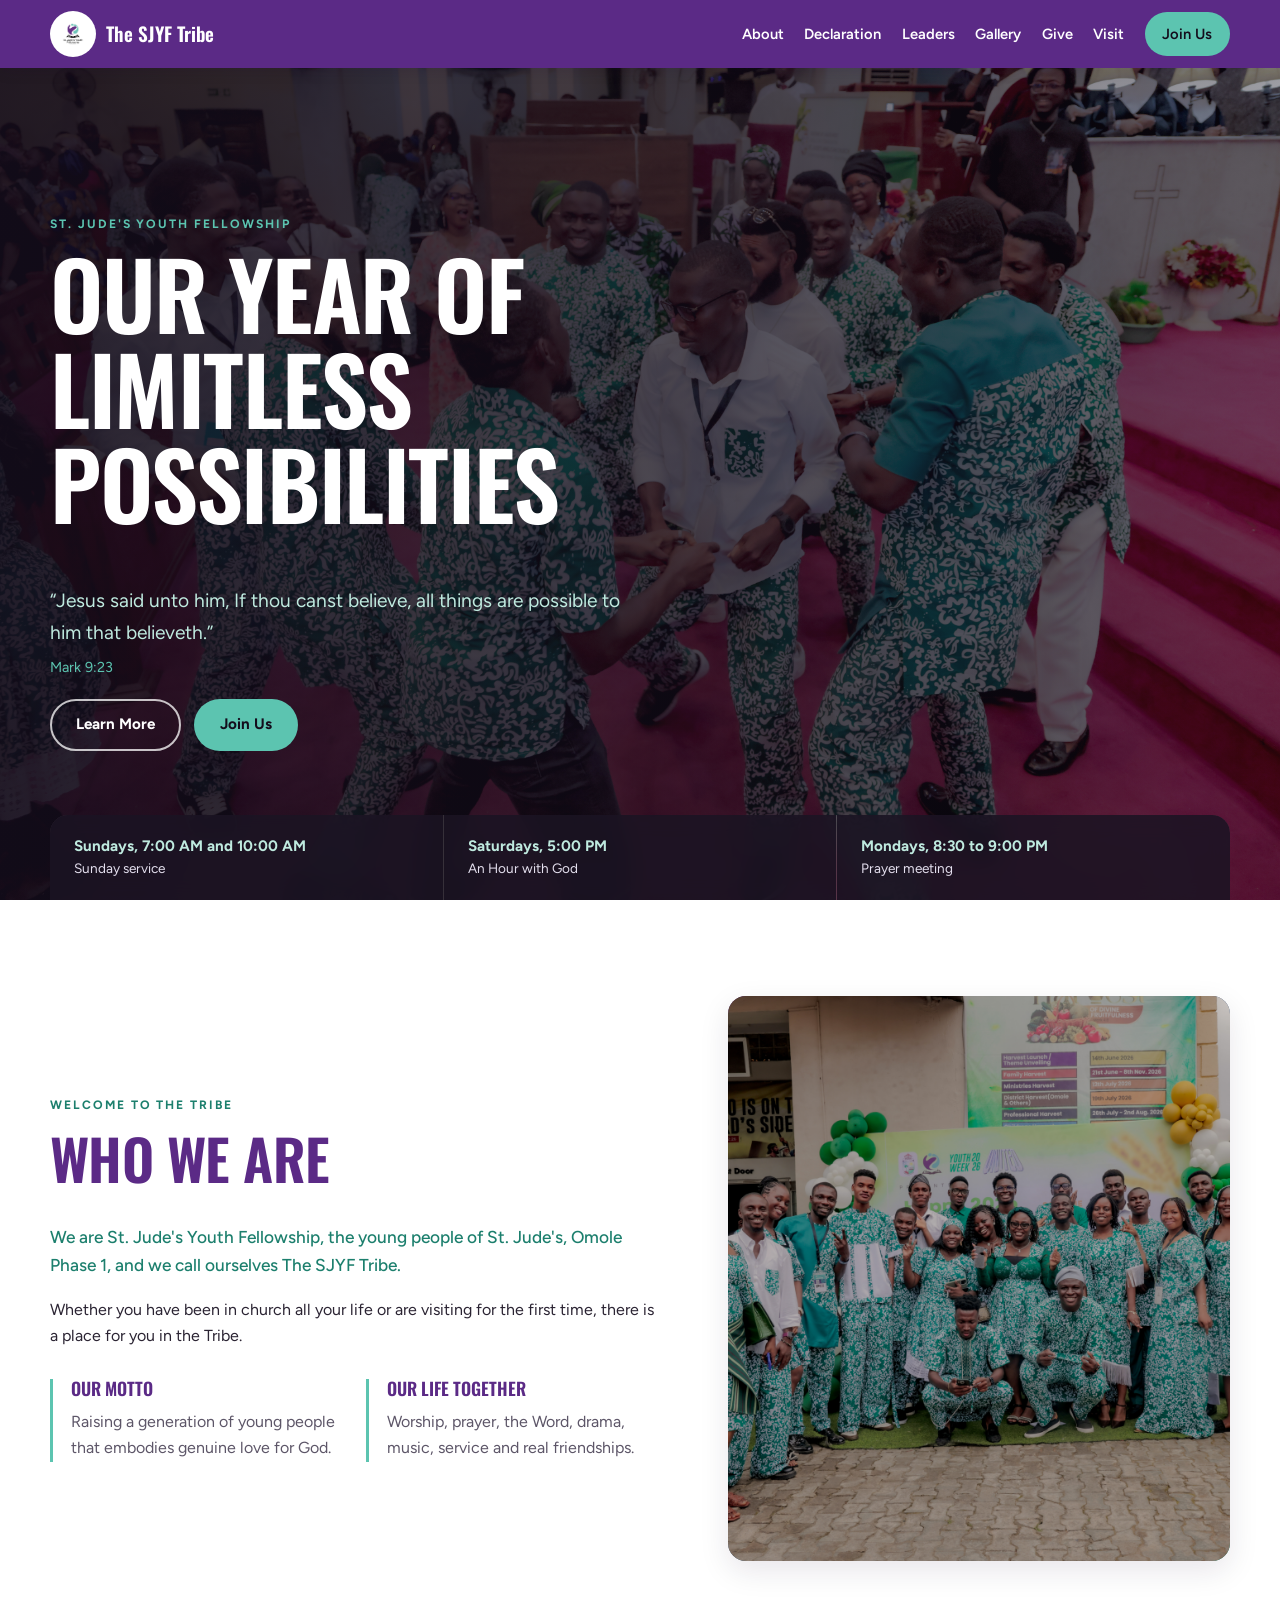
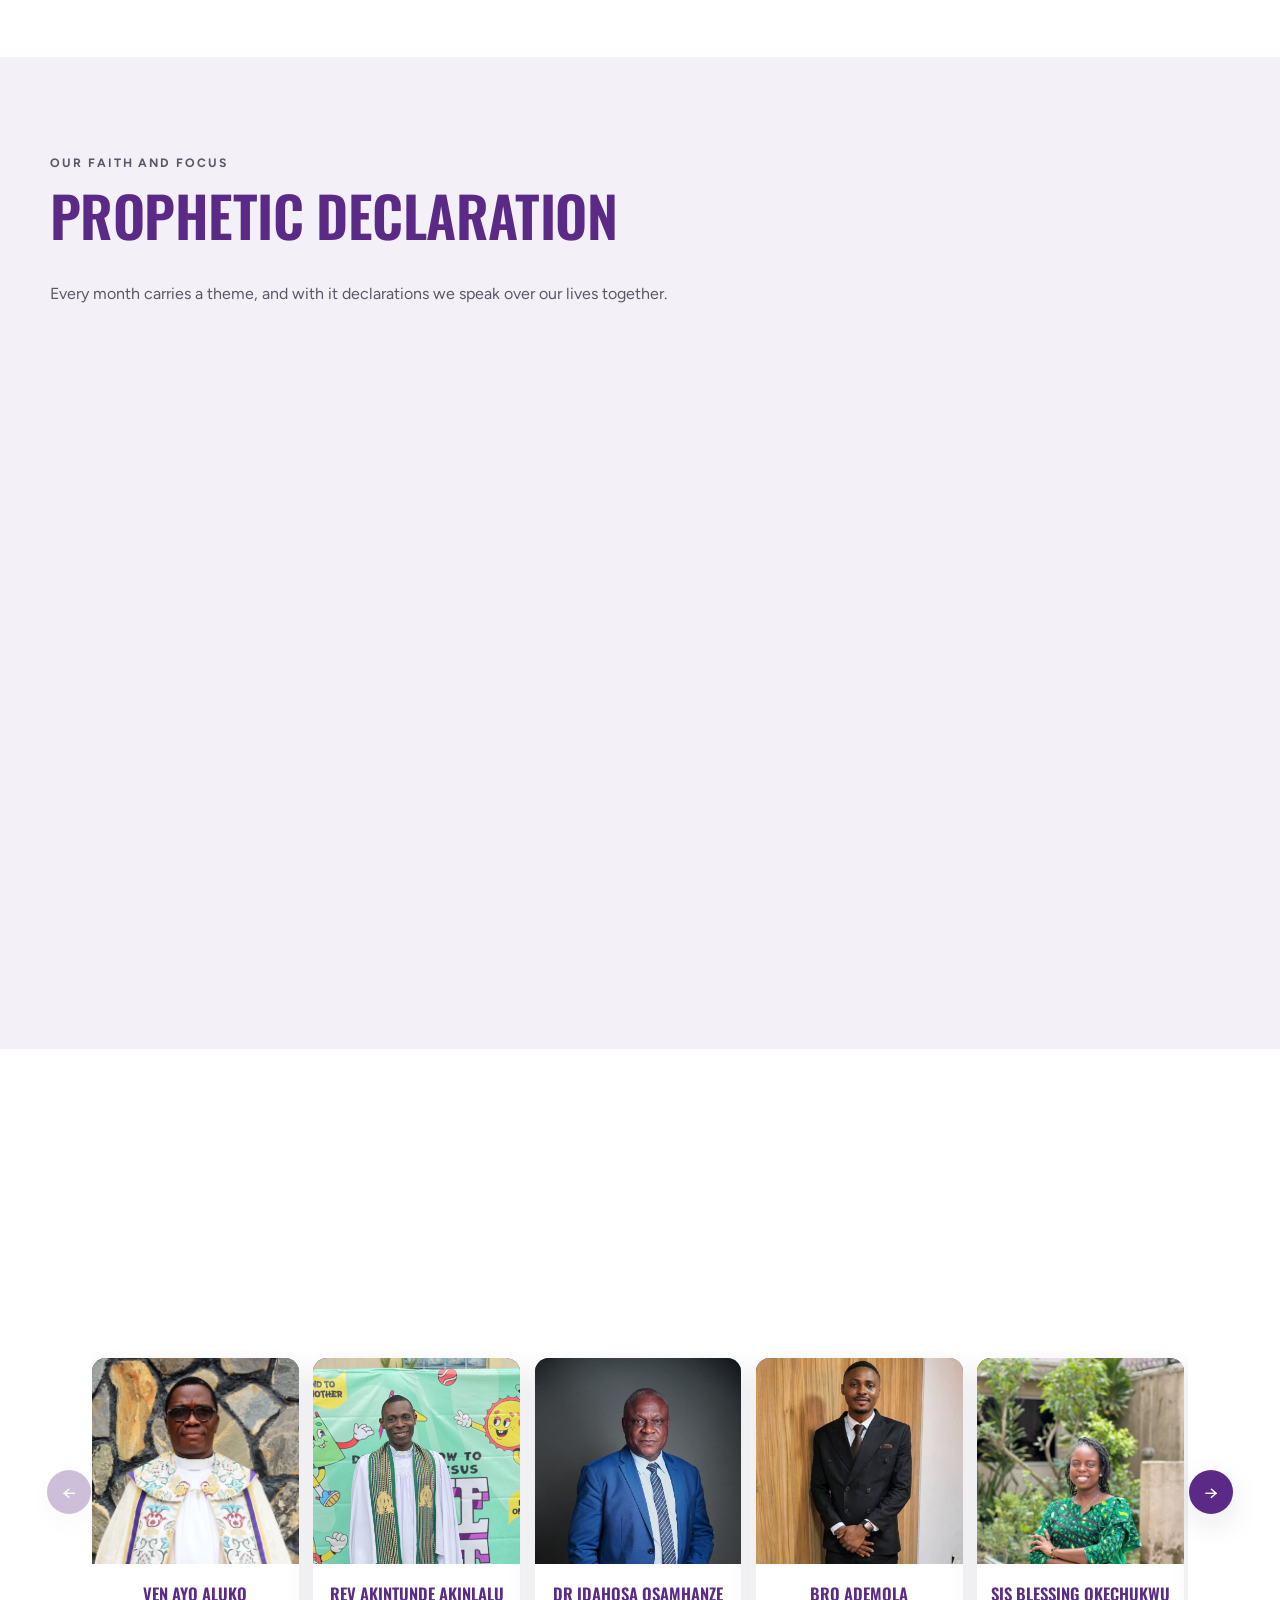
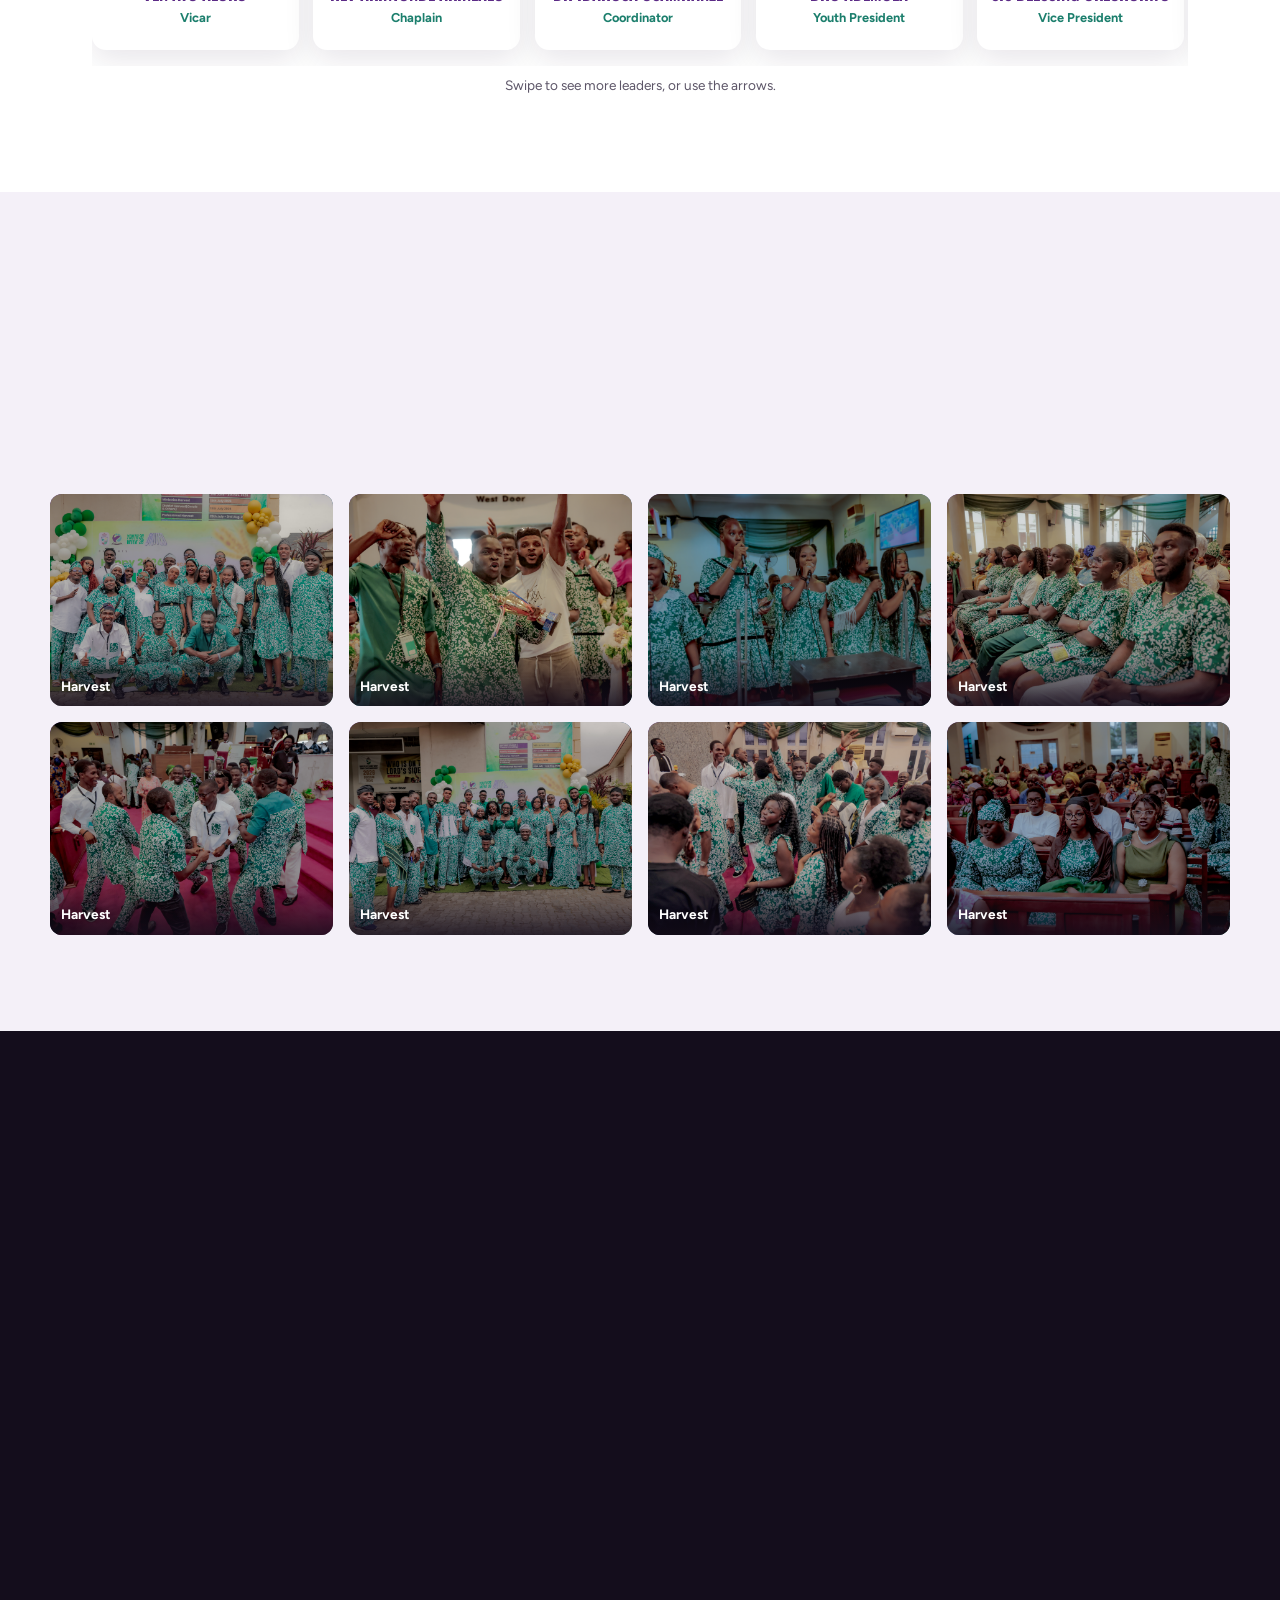
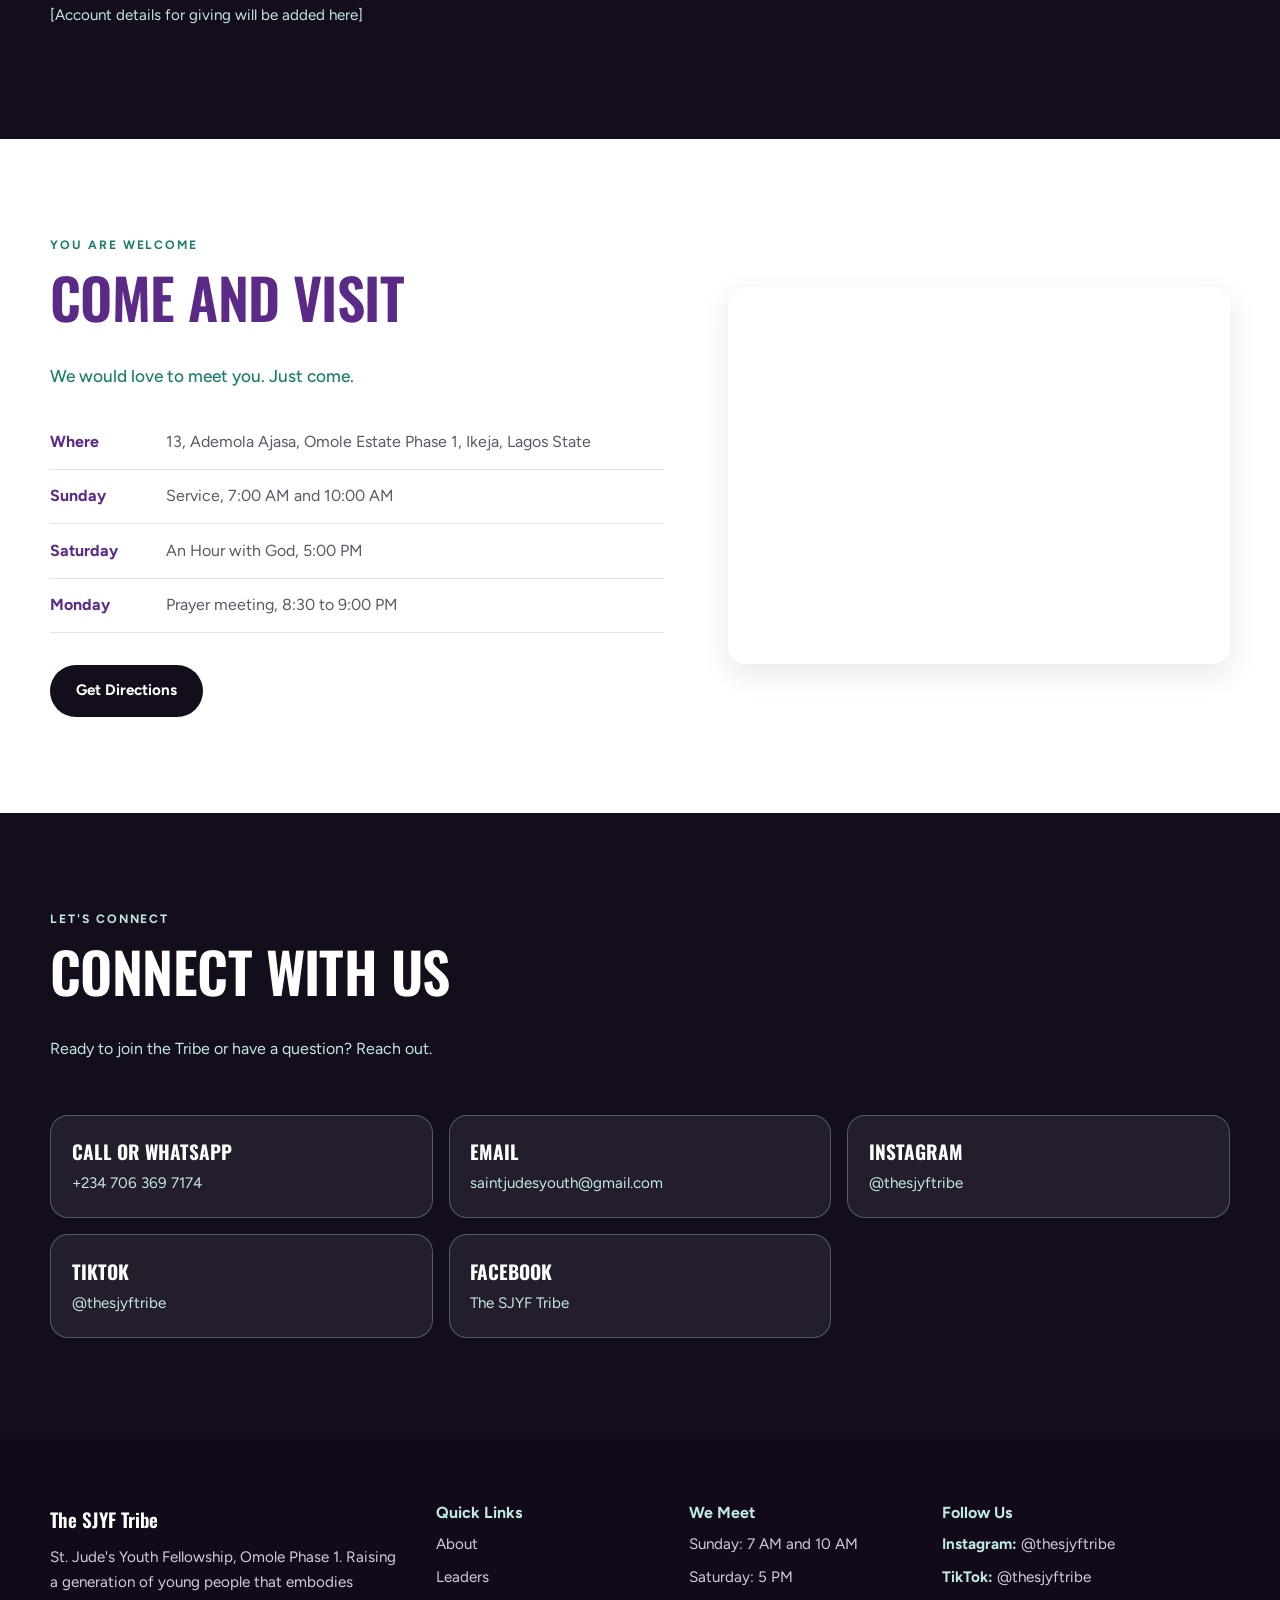
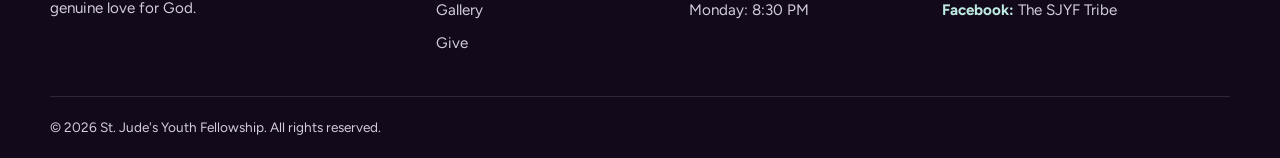
==== index.html @ 76948035 "updated the designs again because i didn't like the previous one" ====
<!DOCTYPE html>
<html lang="en">
<head>
  <meta charset="UTF-8">
  <meta name="viewport" content="width=device-width, initial-scale=1, viewport-fit=cover">
  <title>The SJYF Tribe | St. Jude's Youth Fellowship</title>
  <meta name="description" content="St. Jude's Youth Fellowship, Omole Phase 1, Ikeja, Lagos. Raising a generation of young people that embodies genuine love for God.">
  <meta name="theme-color" content="#5b2a86">
  <link rel="preconnect" href="https://fonts.googleapis.com">
  <link rel="preconnect" href="https://fonts.gstatic.com" crossorigin>
  <link href="https://fonts.googleapis.com/css2?family=Oswald:wght@400;500;600;700&family=Figtree:wght@400;500;600;700&display=swap" rel="stylesheet">
  <link rel="stylesheet" href="css/style.css">
</head>
<body>

<header class="site-header" id="top">
  <div class="container nav-bar">
    <a href="#top" class="brand">
      <span class="brand-logo"><img src="images/logo.jpg" alt="St. Jude's Youth Fellowship logo"></span>
      <span class="brand-name">The SJYF Tribe</span>
    </a>
    <button class="nav-toggle" type="button" aria-label="Open menu" aria-expanded="false" aria-controls="site-nav"><span></span><span></span><span></span></button>
    <nav id="site-nav" class="site-nav" aria-label="Main navigation">
      <ul>
        <li><a href="#about">About</a></li>
        <li><a href="#declaration">Declaration</a></li>
        <li><a href="#leaders">Leaders</a></li>
        <li><a href="#gallery">Gallery</a></li>
        <li><a href="#give">Give</a></li>
        <li><a href="#visit">Visit</a></li>
        <li><a href="#contact" class="btn btn-green btn-small">Join Us</a></li>
      </ul>
    </nav>
  </div>
</header>

<main>

  <!-- HERO -->
  <section class="hero">
    <img class="hero-img" src="images/crowd2.jpeg" alt="" onerror="this.remove()">
    <div class="hero-overlay"></div>
    <div class="container hero-content">
      <p class="hero-eyebrow">ST. JUDE'S YOUTH FELLOWSHIP</p>
      <h1>Our Year of Limitless Possibilities</h1>
      <p class="verse">&ldquo;Jesus said unto him, If thou canst believe, all things are possible to him that believeth.&rdquo;<cite>Mark 9:23</cite></p>
      <div class="btn-row">
        <a href="#declaration" class="btn btn-light">Learn More</a>
        <a href="#contact" class="btn btn-green">Join Us</a>
      </div>
    </div>
    <div class="container">
      <div class="hero-strip">
        <div><strong>Sundays, 7:00 AM and 10:00 AM</strong><span>Sunday service</span></div>
        <div><strong>Saturdays, 5:00 PM</strong><span>An Hour with God</span></div>
        <div><strong>Mondays, 8:30 to 9:00 PM</strong><span>Prayer meeting</span></div>
      </div>
    </div>
  </section>

  <!-- ABOUT -->
  <section class="section" id="about">
    <div class="container split">
      <div class="split-text reveal">
        <p class="eyebrow">WELCOME TO THE TRIBE</p>
        <h2>Who We Are</h2>
        <p class="lead">We are St. Jude's Youth Fellowship, the young people of St. Jude's, Omole Phase 1, and we call ourselves The SJYF Tribe.</p>
        <p>Whether you have been in church all your life or are visiting for the first time, there is a place for you in the Tribe.</p>
        <div class="pillars">
          <div><h3>Our Motto</h3><p>Raising a generation of young people that embodies genuine love for God.</p></div>
          <div><h3>Our Life Together</h3><p>Worship, prayer, the Word, drama, music, service and real friendships.</p></div>
        </div>
      </div>
      <figure class="split-img reveal"><img src="images/group.jpeg" alt="The SJYF Tribe together" loading="lazy" onerror="this.remove()"></figure>
    </div>
  </section>

  <!-- DECLARATION AND WEEKLY ACTIVITIES -->
  <section class="section section-tint" id="declaration">
    <div class="container">
      <div class="section-head reveal">
        <p class="eyebrow">OUR FAITH AND FOCUS</p>
        <h2>Prophetic Declaration</h2>
        <p>Every month carries a theme, and with it declarations we speak over our lives together.</p>
      </div>
      <div class="theme-box reveal">
        <small>This month's theme</small>
        <h3>[Month's theme goes here]</h3>
        <ul class="declarations">
          <li>[Declaration 1]</li>
          <li>[Declaration 2]</li>
          <li>[Declaration 3]</li>
        </ul>
      </div>
      <h2 class="weekly-heading reveal">This Week With Us</h2>
      <div class="grid grid-3">
        <article class="card reveal"><h3>Sunday Service</h3><p>7:00 AM and 10:00 AM. Come and worship with the whole church.</p></article>
        <article class="card reveal"><h3>An Hour with God</h3><p>Saturdays at 5:00 PM. One hour set apart to seek Him together.</p></article>
        <article class="card reveal"><h3>Prayer Meeting</h3><p>Mondays, 8:30 to 9:00 PM. Start the week in prayer.</p></article>
      </div>
    </div>
  </section>

  <!-- LEADERS -->
  <section class="section" id="leaders">
    <div class="container">
      <div class="section-head reveal">
        <p class="eyebrow">THE PEOPLE WHO SERVE</p>
        <h2>Meet Our Leaders</h2>
        <p>The clergy and executives who serve and guide The SJYF Tribe.</p>
      </div>
      <div class="leaders-carousel">
        <button class="leaders-arrow leaders-prev" type="button" aria-label="See previous leaders">&#8592;</button>
        <div class="leaders-track" id="leaders-track">
          <article class="leader"><div class="photo"><span>AA</span><img src="images/vicar.jpeg" alt="Ven Ayo Aluko" loading="lazy" onerror="this.remove()"></div><div class="leader-info"><h3>Ven Ayo Aluko</h3><p>Vicar</p></div></article>
          <article class="leader"><div class="photo"><span>RA</span><img src="images/rev%20akintude%20akinalu.jpeg" alt="Rev Akintunde Akinlalu" loading="lazy" onerror="this.remove()"></div><div class="leader-info"><h3>Rev Akintunde Akinlalu</h3><p>Chaplain</p></div></article>
          <article class="leader"><div class="photo"><span>IO</span><img src="images/osahamanse%20idahosa.jpeg" alt="Dr Idahosa Osamhanze" loading="lazy" onerror="this.remove()"></div><div class="leader-info"><h3>Dr Idahosa Osamhanze</h3><p>Coordinator</p></div></article>
          <article class="leader"><div class="photo"><span>A</span><img src="images/ademola%20temitope.jpeg" alt="Bro Ademola" loading="lazy" onerror="this.remove()"></div><div class="leader-info"><h3>Bro Ademola</h3><p>Youth President</p></div></article>
          <article class="leader"><div class="photo"><span>BO</span><img src="images/preciuos%20blessing.jpeg" alt="Sis Blessing Okechukwu" loading="lazy" onerror="this.remove()"></div><div class="leader-info"><h3>Sis Blessing Okechukwu</h3><p>Vice President</p></div></article>
          <article class="leader"><div class="photo"><span>DA</span><img src="images/dabiri.jpeg" alt="Bro Dabiri Ayomide" loading="lazy" onerror="this.remove()"></div><div class="leader-info"><h3>Bro Dabiri Ayomide</h3><p>General Secretary</p></div></article>
          <article class="leader"><div class="photo"><span>PA</span><img src="images/precious%20nkiruka.jpeg" alt="Sis Precious Abonyi" loading="lazy" onerror="this.remove()"></div><div class="leader-info"><h3>Sis Precious Abonyi</h3><p>Assistant General Secretary</p></div></article>
          <article class="leader"><div class="photo"><span>OD</span><img src="images/delight.jpeg" alt="Bro Osamhanze Delight" loading="lazy" onerror="this.remove()"></div><div class="leader-info"><h3>Bro Osamhanze Delight</h3><p>Prayer and Word Coordinator</p></div></article>
          <article class="leader"><div class="photo"><span>IA</span><img src="images/israel.jpeg" alt="Bro Isreal Adeyemi" loading="lazy" onerror="this.remove()"></div><div class="leader-info"><h3>Bro Isreal Adeyemi</h3><p>Choir Director</p></div></article>
          <article class="leader"><div class="photo"><span>PU</span><img src="images/phillip%20uche.jpeg" alt="Bro Philip Uche" loading="lazy" onerror="this.remove()"></div><div class="leader-info"><h3>Bro Philip Uche</h3><p>Drama Coordinator</p></div></article>
          <article class="leader"><div class="photo"><span>KJ</span><img src="images/leaders/bro-kelechi-johnson.jpg" alt="Bro Kelechi Johnson" loading="lazy" onerror="this.remove()"></div><div class="leader-info"><h3>Bro Kelechi Johnson</h3><p>Assistant Drama Coordinator</p></div></article>
          <article class="leader"><div class="photo"><span>NO</span><img src="images/chinonyerem%20blessing.jpeg" alt="Sis Nonye Onwunaike" loading="lazy" onerror="this.remove()"></div><div class="leader-info"><h3>Sis Nonye Onwunaike</h3><p>Welfare Secretary</p></div></article>
          <article class="leader"><div class="photo"><span>OI</span><img src="images/okolo%20ikechuckwu.jpeg" alt="Bro Okolo Ikechukwu" loading="lazy" onerror="this.remove()"></div><div class="leader-info"><h3>Bro Okolo Ikechukwu</h3><p>Organizing Secretary</p></div></article>
          <article class="leader"><div class="photo"><span>OW</span><img src="images/osamahanse%20wisdom.jpeg" alt="Bro Osamhanze Wisdom" loading="lazy" onerror="this.remove()"></div><div class="leader-info"><h3>Bro Osamhanze Wisdom</h3><p>Chief Usher / Protocol</p></div></article>
          <article class="leader"><div class="photo"><span>IA</span><img src="images/leaders/sis-ifeoma-anaka.jpg" alt="Sis Ifeoma Anaka" loading="lazy" onerror="this.remove()"></div><div class="leader-info"><h3>Sis Ifeoma Anaka</h3><p>Financial Secretary 1</p></div></article>
          <article class="leader"><div class="photo"><span>DO</span><img src="images/dipo-ojo.jpeg" alt="Bro Dipo Ojo Ayo" loading="lazy" onerror="this.remove()"></div><div class="leader-info"><h3>Bro Dipo Ojo Ayo</h3><p>Financial Secretary 2</p></div></article>
          <article class="leader"><div class="photo"><span>VA</span><img src="images/leaders/bro-victor-alaoma.jpg" alt="Bro Victor Alaoma" loading="lazy" onerror="this.remove()"></div><div class="leader-info"><h3>Bro Victor Alaoma</h3><p>PRO</p></div></article>
          <article class="leader"><div class="photo"><span>AE</span><img src="images/abonyi%20ugochukwu%20emmanuel.jpeg" alt="Bro Abonyi Ugochukwu Emmanuel" loading="lazy" onerror="this.remove()"></div><div class="leader-info"><h3>Bro Abonyi Ugochukwu Emmanuel</h3><p>Evangelism Secretary</p></div></article>
          <article class="leader"><div class="photo"><span>OO</span><img src="images/olusegun%20E.jpeg" alt="Bro Olaniyi Olusegun" loading="lazy" onerror="this.remove()"></div><div class="leader-info"><h3>Bro Olaniyi Olusegun</h3><p>Committee Member</p></div></article>
        </div>
        <button class="leaders-arrow leaders-next" type="button" aria-label="See more leaders">&#8594;</button>
      </div>
      <p class="carousel-hint">Swipe to see more leaders, or use the arrows.</p>
    </div>
  </section>

  <!-- GALLERY -->
  <section class="section section-tint" id="gallery">
    <div class="container">
      <div class="section-head reveal">
        <p class="eyebrow">LIFE IN THE TRIBE</p>
        <h2>Fellowship Moments</h2>
        <p>Highlights from our harvest and beyond.</p>
      </div>
      <div class="gallery" aria-label="Fellowship photo gallery">
          <figure><img src="images/group2.jpeg" alt="Harvest fellowship moment 1" loading="lazy" onerror="this.remove()"><figcaption>Harvest</figcaption></figure>
          <figure><img src="images/praise.jpeg" alt="Harvest fellowship moment 2" loading="lazy" onerror="this.remove()"><figcaption>Harvest</figcaption></figure>
          <figure><img src="images/choir.jpeg" alt="Harvest fellowship moment 3" loading="lazy" onerror="this.remove()"><figcaption>Harvest</figcaption></figure>
          <figure><img src="images/sitting.jpeg" alt="Harvest fellowship moment 4" loading="lazy" onerror="this.remove()"><figcaption>Harvest</figcaption></figure>
          <figure><img src="images/crowd2.jpeg" alt="Harvest fellowship moment 5" loading="lazy" onerror="this.remove()"><figcaption>Harvest</figcaption></figure>
          <figure><img src="images/group.jpeg" alt="Harvest fellowship moment 6" loading="lazy" onerror="this.remove()"><figcaption>Harvest</figcaption></figure>
          <figure><img src="images/praise2.jpeg" alt="Harvest fellowship moment 7" loading="lazy" onerror="this.remove()"><figcaption>Harvest</figcaption></figure>
          <figure><img src="images/crowd1.jpeg" alt="Harvest fellowship moment 8" loading="lazy" onerror="this.remove()"><figcaption>Harvest</figcaption></figure>
      </div>
      <p class="carousel-hint swipe-hint">Swipe to see more photos.</p>
    </div>
  </section>

  <!-- GIVING -->
  <section class="section section-dark" id="give">
    <div class="container">
      <div class="section-head reveal">
        <p class="eyebrow">PARTNER WITH US</p>
        <h2>Give and Support</h2>
        <p>Your giving keeps the fellowship growing and funds projects that touch lives.</p>
      </div>
      <div class="grid grid-3">
        <article class="card reveal"><h3>Offering</h3><p>Give freely as God leads you.</p></article>
        <article class="card reveal"><h3>Tithe</h3><p>Honour God with the first of your increase.</p></article>
        <article class="card reveal"><h3>Youth Dues</h3><p>Support the running of the fellowship.</p></article>
        <article class="card reveal"><h3>Welfare</h3><p>Help us care for members in need.</p></article>
        <article class="card reveal"><h3>Chapel Sound Project</h3><p>Help us equip the chapel with quality sound.</p></article>
      </div>
      <p class="note">[Account details for giving will be added here]</p>
    </div>
  </section>

  <!-- LOCATION -->
  <section class="section" id="visit">
    <div class="container split">
      <div class="split-text reveal">
        <p class="eyebrow">YOU ARE WELCOME</p>
        <h2>Come and Visit</h2>
        <p class="lead">We would love to meet you. Just come.</p>
        <ul class="info-list">
          <li><strong>Where</strong><span>13, Ademola Ajasa, Omole Estate Phase 1, Ikeja, Lagos State</span></li>
          <li><strong>Sunday</strong><span>Service, 7:00 AM and 10:00 AM</span></li>
          <li><strong>Saturday</strong><span>An Hour with God, 5:00 PM</span></li>
          <li><strong>Monday</strong><span>Prayer meeting, 8:30 to 9:00 PM</span></li>
        </ul>
        <a class="btn btn-dark" href="https://www.google.com/maps/search/?api=1&amp;query=13+Ademola+Ajasa+Omole+Estate+Phase+1+Ikeja+Lagos" target="_blank" rel="noopener">Get Directions</a>
      </div>
      <iframe class="map reveal" title="Map to St. Jude's Youth Fellowship" loading="lazy" referrerpolicy="no-referrer-when-downgrade" src="https://www.google.com/maps?q=13+Ademola+Ajasa+Omole+Estate+Phase+1+Ikeja+Lagos&amp;output=embed"></iframe>
    </div>
  </section>

  <!-- CONTACT -->
  <section class="section section-dark" id="contact">
    <div class="container">
      <div class="section-head reveal">
        <p class="eyebrow">LET'S CONNECT</p>
        <h2>Connect With Us</h2>
        <p>Ready to join the Tribe or have a question? Reach out.</p>
      </div>
      <div class="grid grid-3">
        <a class="contact-card reveal" href="tel:+2347063697174"><strong>Call or WhatsApp</strong><span>+234 706 369 7174</span></a>
        <a class="contact-card reveal" href="mailto:saintjudesyouth@gmail.com"><strong>Email</strong><span>saintjudesyouth@gmail.com</span></a>
        <a class="contact-card reveal" href="https://www.instagram.com/thesjyftribe" target="_blank" rel="noopener"><strong>Instagram</strong><span>@thesjyftribe</span></a>
        <a class="contact-card reveal" href="https://www.tiktok.com/@thesjyftribe" target="_blank" rel="noopener"><strong>TikTok</strong><span>@thesjyftribe</span></a>
        <a class="contact-card reveal" href="https://www.facebook.com/search/top?q=The%20SJYF%20Tribe" target="_blank" rel="noopener"><strong>Facebook</strong><span>The SJYF Tribe</span></a>
      </div>
    </div>
  </section>

</main>

<footer class="site-footer">
  <div class="container footer-grid">
    <div class="footer-about">
      <a href="#top" class="brand footer-brand">The SJYF Tribe</a>
      <p>St. Jude's Youth Fellowship, Omole Phase 1. Raising a generation of young people that embodies genuine love for God.</p>
    </div>
    <div><h3>Quick Links</h3><ul><li><a href="#about">About</a></li><li><a href="#leaders">Leaders</a></li><li><a href="#gallery">Gallery</a></li><li><a href="#give">Give</a></li></ul></div>
    <div><h3>We Meet</h3><ul><li>Sunday: 7 AM and 10 AM</li><li>Saturday: 5 PM</li><li>Monday: 8:30 PM</li></ul></div>
    <div><h3>Follow Us</h3><ul>
      <li><span>Instagram:</span> <a href="https://www.instagram.com/thesjyftribe" target="_blank" rel="noopener">@thesjyftribe</a></li>
      <li><span>TikTok:</span> <a href="https://www.tiktok.com/@thesjyftribe" target="_blank" rel="noopener">@thesjyftribe</a></li>
      <li><span>Facebook:</span> <a href="https://www.facebook.com/search/top?q=The%20SJYF%20Tribe" target="_blank" rel="noopener">The SJYF Tribe</a></li>
    </ul></div>
  </div>
  <div class="container copyright"><p>&copy; <span id="year">2026</span> St. Jude's Youth Fellowship. All rights reserved.</p></div>
</footer>

<script src="script.js"></script>
</body>
</html>
---- css/style.css ----
/* 1. Colours, fonts and spacing (edit here to restyle the whole site) */
:root {
  --ink: #140d1c; --purple: #5b2a86; --green: #5cc4b0; --green-dark: #1c7f6d;
  --mint: #bfeadf; --tint: #f4f0f8; --white: #fff; --text: #2b2433; --muted: #5d5668;
  --shadow: 0 10px 30px rgba(32, 14, 48, .10); --radius: 18px; --header-h: 68px;
  --font-display: "Oswald", Impact, sans-serif;
  --font-body: "Figtree", system-ui, -apple-system, "Segoe UI", Roboto, sans-serif;
}

/* 2. Base */
*, *::before, *::after { box-sizing: border-box; }
html { overflow-x: hidden; max-width: 100%; scroll-behavior: smooth; scroll-padding-top: calc(var(--header-h) + 12px); -webkit-text-size-adjust: 100%; }
body { margin: 0; font-family: var(--font-body); font-size: 1rem; line-height: 1.65; color: var(--text); background: var(--white); overflow-x: hidden; }
img { display: block; max-width: 100%; }
h1, h2, h3 { font-family: var(--font-display); font-weight: 600; text-transform: uppercase; line-height: 1.12; margin: 0 0 .6em; color: var(--purple); overflow-wrap: break-word; }
h1 { font-size: clamp(2.2rem, 1.6rem + 6vw, 5.8rem); letter-spacing: -.015em; }
h2 { font-size: clamp(1.9rem, 1.4rem + 3vw, 3.5rem); letter-spacing: -.01em; }
h3 { font-size: clamp(1.1rem, 1rem + .6vw, 1.45rem); }
p { margin: 0 0 1em; }
a { color: inherit; }
ul { list-style: none; margin: 0; padding: 0; }
button { font: inherit; -webkit-tap-highlight-color: transparent; }
:focus-visible { outline: 3px solid var(--green); outline-offset: 3px; }

.container { width: min(1180px, 100% - 2rem); margin-inline: auto; }
.section { padding-block: clamp(3rem, 2rem + 5vw, 6.5rem); }
.section-tint { background: var(--tint); }
.section-dark { background: var(--ink); color: var(--mint); }
.section-dark h2, .section-dark h3 { color: var(--white); }
.section-head { max-width: 43rem; margin-bottom: clamp(1.75rem, 1rem + 3vw, 3.25rem); }
.section-head p { color: var(--muted); }
.section-dark .section-head p { color: var(--mint); }
.lead { font-size: 1.08rem; color: var(--green-dark); font-weight: 500; }
.eyebrow, .hero-eyebrow { color: var(--green-dark); font-size: .76rem; font-weight: 700; letter-spacing: .16em; margin-bottom: .7rem; }
.section-dark .eyebrow, .hero-eyebrow { color: var(--green); }
.note { margin-top: 1.5rem; color: var(--mint); font-size: .95rem; }

/* 3. Buttons */
.btn { display: inline-flex; align-items: center; justify-content: center; min-height: 48px; padding: .7rem 1.5rem; border-radius: 999px; font-size: .95rem; font-weight: 700; text-decoration: none; border: 2px solid transparent; transition: transform .25s, box-shadow .25s, background .25s, color .25s; }
.btn:hover { transform: translateY(-2px); box-shadow: var(--shadow); }
.btn-green { background: var(--green); color: var(--ink); }
.btn-green:hover { background: var(--mint); }
.btn-light { color: var(--white); border-color: rgba(255,255,255,.75); }
.btn-light:hover { background: var(--white); color: var(--ink); }
.btn-dark { background: var(--ink); color: var(--white); }
.btn-dark:hover { background: var(--green-dark); }
.btn-small { min-height: 44px; padding: .5rem 1.1rem; }
.btn-row { display: flex; flex-wrap: wrap; gap: .8rem; }
@media (max-width: 420px) { .btn-row .btn { flex: 1 1 100%; } }

/* 4. Header and navigation */
.site-header { position: fixed; inset: 0 0 auto; z-index: 100; height: var(--header-h); background: var(--purple); box-shadow: 0 2px 14px rgba(32,14,48,.15); }
.nav-bar { height: 100%; display: flex; align-items: center; justify-content: space-between; gap: .6rem; }
.brand { display: inline-flex; align-items: center; gap: .6rem; min-width: 0; font-family: var(--font-display); font-weight: 600; font-size: 1.2rem; color: var(--white); text-decoration: none; }
.brand-name { overflow: hidden; text-overflow: ellipsis; white-space: nowrap; }
.brand-logo { width: 46px; height: 46px; flex: 0 0 46px; padding: 3px; border-radius: 50%; background: var(--white); display: grid; place-items: center; }
.brand-logo img { width: 100%; height: 100%; object-fit: contain; border-radius: 50%; }
.nav-toggle { position: relative; z-index: 102; width: 46px; height: 46px; flex: 0 0 46px; background: none; border: 0; cursor: pointer; display: grid; place-content: center; gap: 6px; }
.nav-toggle span { display: block; width: 25px; height: 2px; background: var(--white); border-radius: 3px; transition: transform .3s, opacity .3s; }
.nav-toggle[aria-expanded="true"] span:nth-child(1) { transform: translateY(8px) rotate(45deg); }
.nav-toggle[aria-expanded="true"] span:nth-child(2) { opacity: 0; }
.nav-toggle[aria-expanded="true"] span:nth-child(3) { transform: translateY(-8px) rotate(-45deg); }
.site-nav { position: fixed; inset: var(--header-h) 0 0; z-index: 101; background: var(--purple); padding: 1rem 1.25rem calc(2rem + env(safe-area-inset-bottom)); overflow-y: auto; opacity: 0; visibility: hidden; transform: translateY(-8px); transition: opacity .25s, transform .25s, visibility .25s; }
.site-nav.open { opacity: 1; visibility: visible; transform: none; }
.site-nav ul { display: flex; flex-direction: column; }
.site-nav a { display: block; padding: .95rem 0; color: var(--white); text-decoration: none; font-size: 1.1rem; font-weight: 600; border-bottom: 1px solid rgba(255,255,255,.16); }
.site-nav li:last-child a { margin-top: 1.2rem; border: 0; text-align: center; color: var(--ink); }

@media (min-width: 960px) {
  .nav-toggle { display: none; }
  .site-nav { position: static; background: none; padding: 0; overflow: visible; opacity: 1; visibility: visible; transform: none; }
  .site-nav ul { flex-direction: row; align-items: center; gap: clamp(.9rem, 1.6vw, 1.7rem); }
  .site-nav a { display: inline-block; padding: .45rem 0; font-size: .92rem; border: 0; position: relative; white-space: nowrap; }
  .site-nav li:not(:last-child) a::after { content: ""; position: absolute; left: 0; bottom: 0; width: 0; height: 2px; background: var(--green); transition: width .25s; }
  .site-nav li:not(:last-child) a:hover::after, .site-nav li:not(:last-child) a:focus-visible::after { width: 100%; }
  .site-nav li:last-child a { margin: 0; padding: .6rem 1.1rem; }
}

/* 5. Hero */
.hero { position: relative; isolation: isolate; display: flex; flex-direction: column; justify-content: flex-end; min-height: 100vh; min-height: 100svh; padding-top: var(--header-h); background: linear-gradient(135deg, #2b1245, var(--purple) 60%, var(--green-dark)); color: var(--white); }
.hero-img { position: absolute; inset: 0; z-index: -2; width: 100%; height: 100%; object-fit: cover; object-position: center; }
.hero-overlay { position: absolute; inset: 0; z-index: -1; background: linear-gradient(90deg, rgba(20,13,28,.86), rgba(20,13,28,.62) 55%, rgba(20,13,28,.35)); }
.hero-content { max-width: 100%; padding-block: clamp(2.5rem, 1rem + 7vw, 6rem) clamp(2rem, 1rem + 4vw, 4rem); }
.hero h1 { max-width: 12ch; color: var(--white); line-height: 1.02; }
.verse { max-width: 36rem; font-size: clamp(1rem, .95rem + .5vw, 1.2rem); color: var(--mint); }
.verse cite { display: block; margin-top: .5rem; font-size: .9rem; font-style: normal; color: var(--green); }
.hero-strip { display: grid; gap: 1px; overflow: hidden; background: rgba(255,255,255,.16); border-radius: var(--radius) var(--radius) 0 0; backdrop-filter: blur(10px); }
.hero-strip div { min-width: 0; display: flex; flex-direction: column; padding: .9rem 1rem; background: rgba(20,13,28,.84); }
.hero-strip strong { color: var(--mint); font-size: .95rem; line-height: 1.4; }
.hero-strip span { font-size: .85rem; color: #e4dfee; }
@media (min-width: 700px) { .hero-strip { grid-template-columns: repeat(3, minmax(0, 1fr)); } .hero-strip div { padding: 1.3rem 1.5rem; } }

/* 6. Layout helpers */
.split { display: grid; gap: 2rem; align-items: center; }
@media (min-width: 900px) { .split { grid-template-columns: 1.1fr .9fr; gap: clamp(2.5rem, 5vw, 4.5rem); } }
.split > * { min-width: 0; }
.split-img { margin: 0; aspect-ratio: 4 / 3.5; overflow: hidden; border-radius: var(--radius); box-shadow: var(--shadow); background: linear-gradient(135deg, var(--purple), var(--green-dark)); }
.split-img img { width: 100%; height: 100%; object-fit: cover; }
@media (min-width: 900px) { .split-img { aspect-ratio: 4 / 4.5; } }
.grid { display: grid; grid-template-columns: minmax(0, 1fr); gap: 1rem; }
@media (min-width: 600px) { .grid-3 { grid-template-columns: repeat(2, minmax(0, 1fr)); } }
@media (min-width: 900px) { .grid-3 { grid-template-columns: repeat(3, minmax(0, 1fr)); } }
.pillars { display: grid; gap: 1.2rem; margin-top: 1.8rem; }
.pillars > div { padding-left: 1.1rem; border-left: 3px solid var(--green); }
.pillars h3 { font-size: 1.1rem; }
.pillars p { margin: 0; color: var(--muted); }
@media (min-width: 560px) { .pillars { grid-template-columns: repeat(2, minmax(0, 1fr)); } }

/* 7. Cards and declaration */
.card { min-width: 0; padding: 1.4rem; background: var(--white); border-radius: var(--radius); border-top: 4px solid var(--green); box-shadow: var(--shadow); transition: transform .25s, box-shadow .25s; }
.card h3 { color: var(--purple); }
.card p { margin: 0; color: var(--muted); }
.card:hover { transform: translateY(-4px); box-shadow: 0 18px 40px rgba(32,14,48,.14); }
.weekly-heading { margin-block: 2.5rem 1.25rem; }
.theme-box { margin-bottom: 1rem; padding: clamp(1.25rem, .5rem + 4vw, 3rem); color: var(--white); background: linear-gradient(135deg, var(--purple), #2b1245); border-radius: var(--radius); }
.theme-box small { color: var(--green); font-weight: 700; }
.theme-box h3 { color: var(--white); font-size: clamp(1.5rem, 1.1rem + 2vw, 2.3rem); }
.declarations li { position: relative; padding: .65rem 0 .65rem 1.7rem; border-top: 1px solid rgba(255,255,255,.18); }
.declarations li::before { content: ""; position: absolute; left: 0; top: 1.15rem; width: .65rem; height: .65rem; border-radius: 50%; background: var(--green); }

/* 8. Leaders: one row, in the order you gave, scrolls sideways */
.leaders-carousel { position: relative; padding-inline: 1.9rem; }
.leaders-track { display: flex; gap: .6rem; overflow-x: auto; padding: .4rem .15rem 1rem; scroll-snap-type: x mandatory; scroll-behavior: smooth; scrollbar-width: none; overscroll-behavior-x: contain; -webkit-overflow-scrolling: touch; }
.leaders-track::-webkit-scrollbar { display: none; }
.leader { flex: 0 0 calc((100% - .6rem) / 2); min-width: 0; display: flex; flex-direction: column; overflow: hidden; text-align: center; background: var(--white); border-radius: 14px; box-shadow: var(--shadow); scroll-snap-align: start; transition: transform .25s, box-shadow .25s; }
.leader:hover { transform: translateY(-3px); box-shadow: 0 14px 30px rgba(32,14,48,.15); }
.photo { position: relative; display: grid; place-items: center; width: 100%; aspect-ratio: 1; overflow: hidden; background: linear-gradient(135deg, var(--purple), var(--green-dark)); color: var(--white); font-family: var(--font-display); font-size: 1.6rem; }
.photo img { position: absolute; inset: 0; width: 100%; height: 100%; object-fit: cover; object-position: center top; }
.leader-info { flex: 1; display: flex; flex-direction: column; justify-content: center; padding: .6rem .5rem .8rem; }
.leader h3 { margin: 0 0 .25rem; font-size: clamp(.85rem, .8rem + .3vw, 1.05rem); line-height: 1.25; overflow-wrap: anywhere; }
.leader p { margin: 0; color: var(--green-dark); font-size: .8rem; font-weight: 700; line-height: 1.35; overflow-wrap: anywhere; }
.leaders-arrow { position: absolute; z-index: 5; top: calc(50% - 1rem); transform: translateY(-50%); width: 38px; height: 38px; display: grid; place-items: center; border: 0; border-radius: 50%; background: var(--purple); color: var(--white); font-size: 1.2rem; cursor: pointer; box-shadow: var(--shadow); transition: background .2s, opacity .2s; }
.leaders-arrow:hover { background: var(--green-dark); }
.leaders-arrow:disabled { opacity: .3; cursor: default; }
.leaders-prev { left: -.2rem; }
.leaders-next { right: -.2rem; }
.carousel-hint { margin: .5rem 0 0; text-align: center; color: var(--muted); font-size: .85rem; }
@media (max-width: 380px) { .leaders-carousel { padding-inline: 1.5rem; } .leaders-arrow { width: 32px; height: 32px; font-size: 1rem; } }
@media (min-width: 600px) { .leaders-track { gap: .9rem; } .leader { flex-basis: calc((100% - 1.8rem) / 3); } .leaders-carousel { padding-inline: 2.6rem; } .leaders-arrow { width: 44px; height: 44px; } }
@media (min-width: 900px) { .leader { flex-basis: calc((100% - 2.7rem) / 4); } }
@media (min-width: 1150px) { .leader { flex-basis: calc((100% - 3.6rem) / 5); } }

/* 9. Gallery: phones swipe through two rows, bigger screens show all photos with no scrolling */
.gallery { display: grid; grid-auto-flow: column; grid-template-rows: repeat(2, auto); grid-auto-columns: min(58vw, 230px); gap: .6rem; overflow-x: auto; padding-bottom: .5rem; scroll-snap-type: x mandatory; scrollbar-width: none; -webkit-overflow-scrolling: touch; }
.gallery::-webkit-scrollbar { display: none; }
.gallery figure { position: relative; margin: 0; aspect-ratio: 4 / 3; overflow: hidden; border-radius: 12px; background: linear-gradient(135deg, var(--purple), var(--green-dark)); scroll-snap-align: start; }
.gallery img { position: absolute; inset: 0; width: 100%; height: 100%; object-fit: cover; transition: transform .5s; }
.gallery figure:hover img { transform: scale(1.05); }
.gallery figcaption { position: absolute; inset: auto 0 0; padding: 1.4rem .7rem .55rem; color: var(--white); font-size: .85rem; font-weight: 700; background: linear-gradient(transparent, rgba(20,13,28,.82)); }
@media (min-width: 700px) {
  .gallery { grid-auto-flow: row; grid-template-rows: none; grid-template-columns: repeat(4, minmax(0, 1fr)); grid-auto-columns: auto; gap: 1rem; overflow: visible; padding: 0; }
  .swipe-hint { display: none; }
}

/* 10. Location */
.info-list { margin: 1.5rem 0 2rem; }
.info-list li { display: flex; flex-direction: column; gap: .2rem; padding: .85rem 0; border-bottom: 1px solid #e3e0e8; }
.info-list strong { color: var(--purple); }
.info-list span { color: var(--muted); }
@media (min-width: 560px) { .info-list li { flex-direction: row; gap: 1.25rem; } .info-list strong { min-width: 6rem; } }
.map { display: block; width: 100%; aspect-ratio: 4 / 3; min-height: 260px; border: 0; border-radius: var(--radius); box-shadow: var(--shadow); }

/* 11. Contact */
.contact-card { display: flex; flex-direction: column; gap: .2rem; min-width: 0; padding: 1.3rem; border-radius: var(--radius); text-decoration: none; overflow-wrap: anywhere; background: rgba(255,255,255,.07); border: 1px solid rgba(191,234,223,.3); transition: background .25s, transform .25s; }
.contact-card:hover { background: rgba(255,255,255,.14); transform: translateY(-3px); }
.contact-card strong { color: var(--white); font-family: var(--font-display); font-size: 1.2rem; text-transform: uppercase; }
.contact-card span { color: var(--mint); font-size: .95rem; }

/* 12. Footer */
.site-footer { padding-top: clamp(2.5rem, 2rem + 3vw, 4.5rem); background: #120a1a; color: #d3ccdc; font-size: .95rem; }
.footer-grid { display: grid; grid-template-columns: repeat(2, minmax(0, 1fr)); gap: 1.75rem 1rem; }
.footer-about { grid-column: 1 / -1; }
.footer-grid > div { min-width: 0; }
.footer-brand { margin-bottom: .6rem; }
.footer-grid h3 { color: var(--mint); font-family: var(--font-body); font-size: 1rem; font-weight: 700; text-transform: none; }
.footer-grid li { margin-bottom: .5rem; overflow-wrap: anywhere; }
.footer-grid li span { color: var(--mint); font-weight: 700; }
.footer-grid a { text-decoration: none; transition: color .2s; }
.footer-grid a:hover { color: var(--green); }
.footer-grid p { max-width: 28rem; }
.copyright { margin-top: 2rem; padding-block: 1.2rem calc(1.2rem + env(safe-area-inset-bottom)); border-top: 1px solid rgba(255,255,255,.12); font-size: .85rem; }
.copyright p { margin: 0; }
@media (max-width: 380px) { .footer-grid { grid-template-columns: minmax(0, 1fr); } }
@media (min-width: 800px) { .footer-grid { grid-template-columns: 1.6fr 1fr 1fr 1.3fr; gap: 2rem; } .footer-about { grid-column: auto; } }

/* 13. Small phones */
@media (max-width: 420px) {
  :root { --header-h: 62px; }
  .brand { font-size: 1.05rem; gap: .5rem; }
  .brand-logo { width: 40px; height: 40px; flex-basis: 40px; }
  .card, .contact-card { padding: 1.15rem; }
}

/* 14. Scroll animation (only when JavaScript runs) */
.js .reveal { opacity: 0; transform: translateY(16px); transition: opacity .5s ease, transform .5s ease; }
.js .reveal.visible { opacity: 1; transform: none; }
@media (prefers-reduced-motion: reduce) {
  html { scroll-behavior: auto; }
  *, *::before, *::after { transition-duration: .01ms !important; }
  .js .reveal { opacity: 1; transform: none; }
  .leaders-track { scroll-behavior: auto; }
}
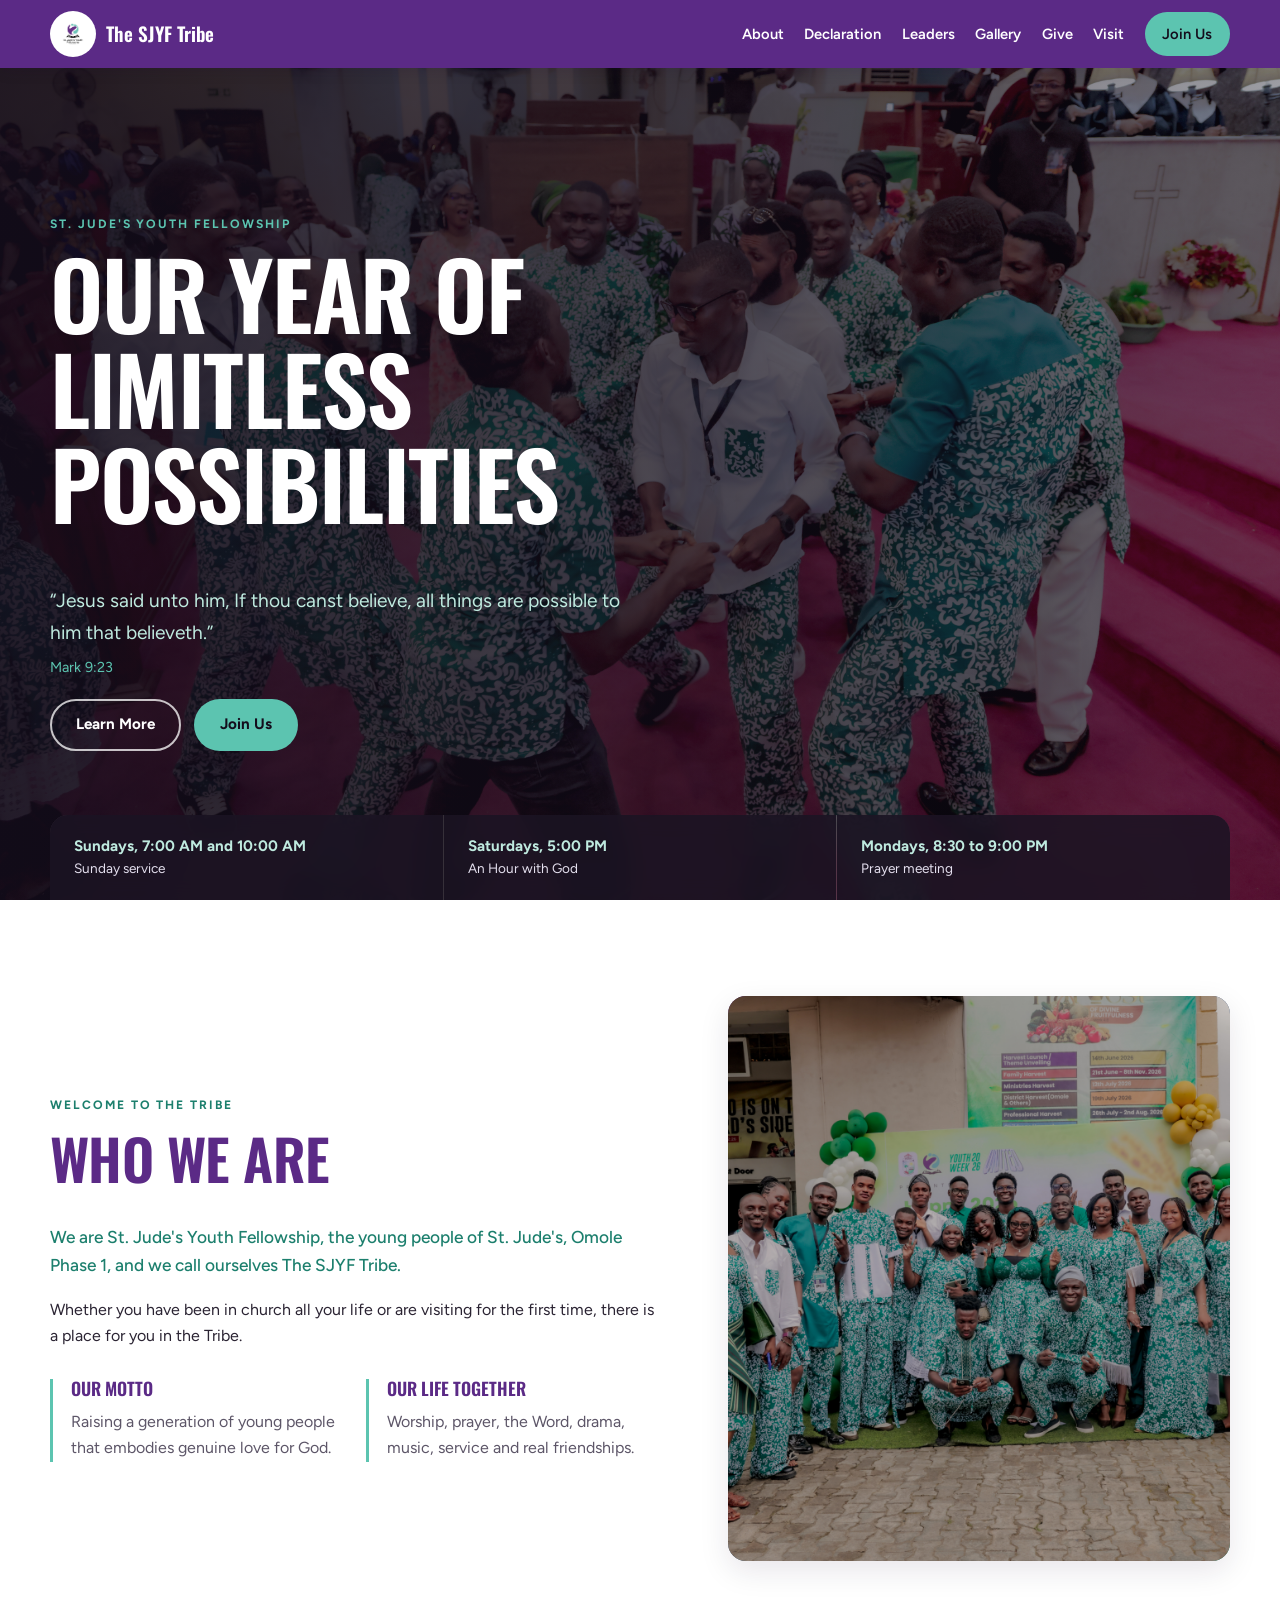
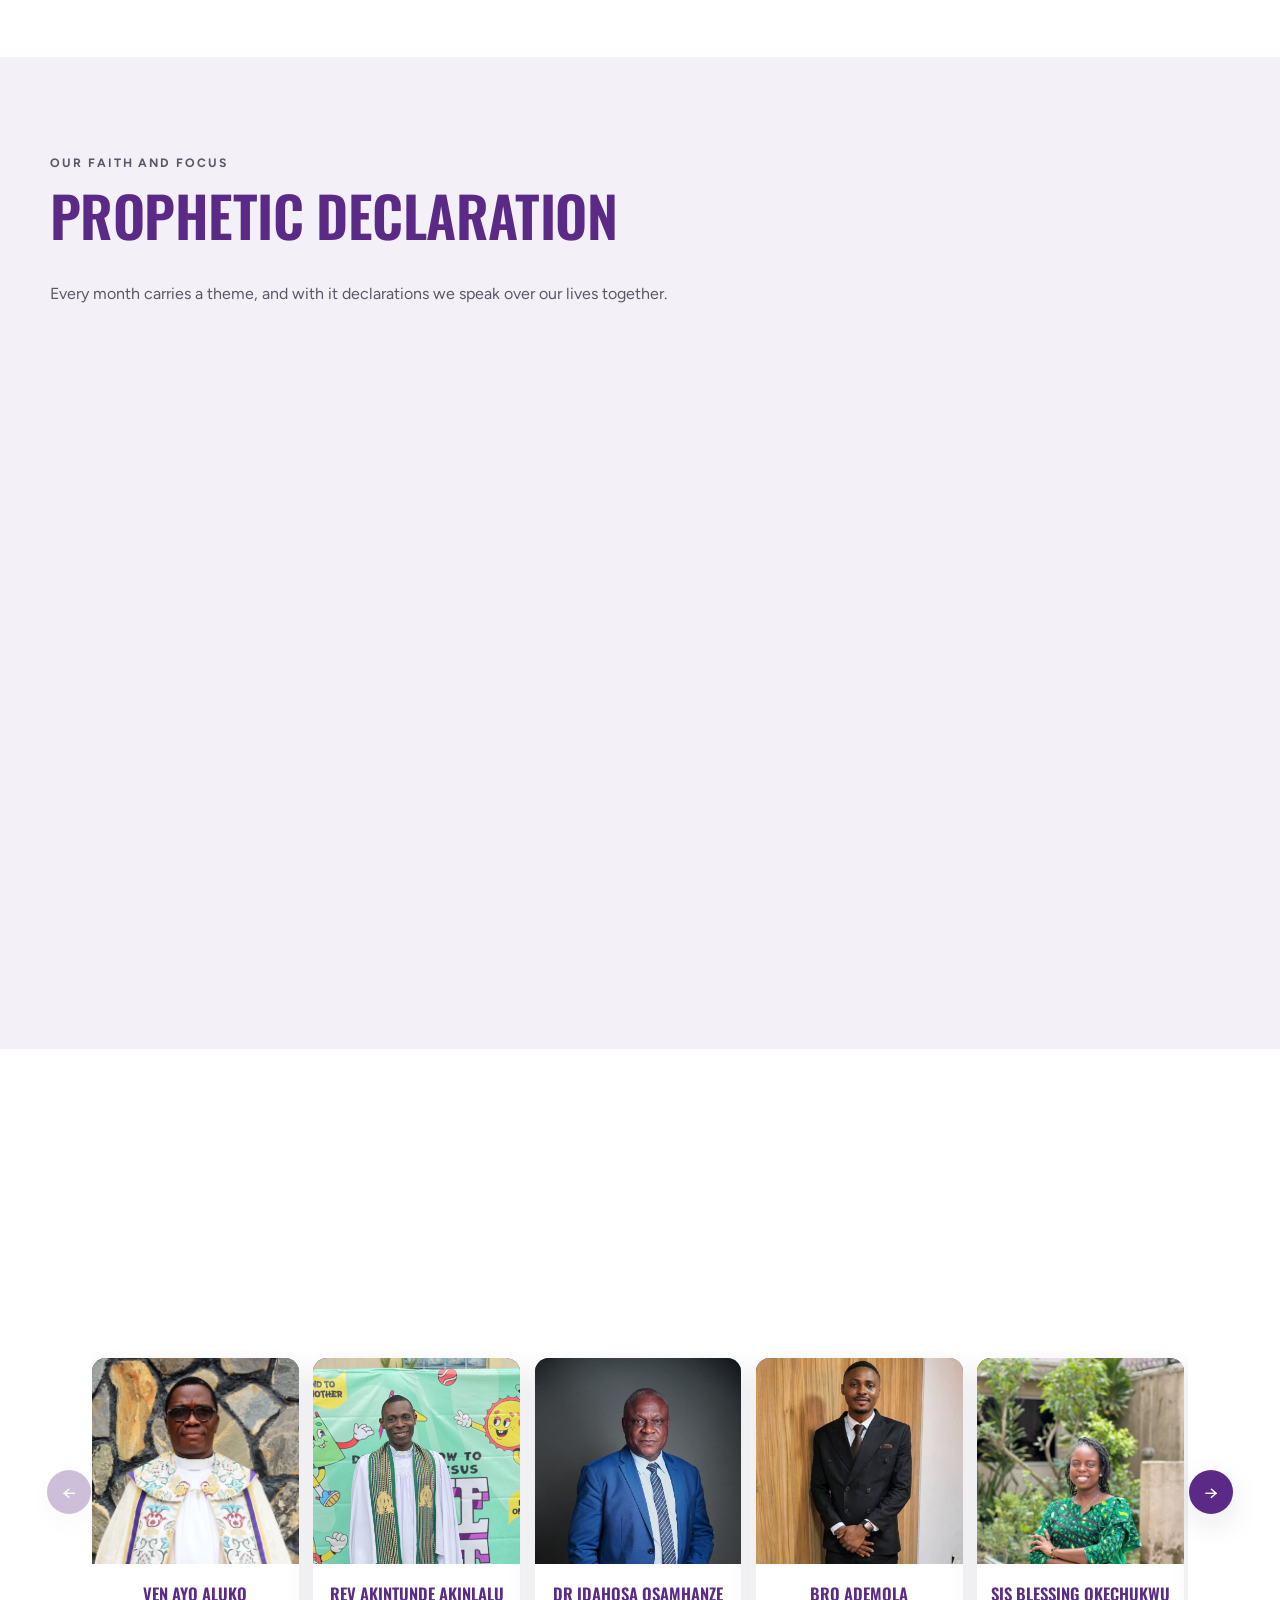
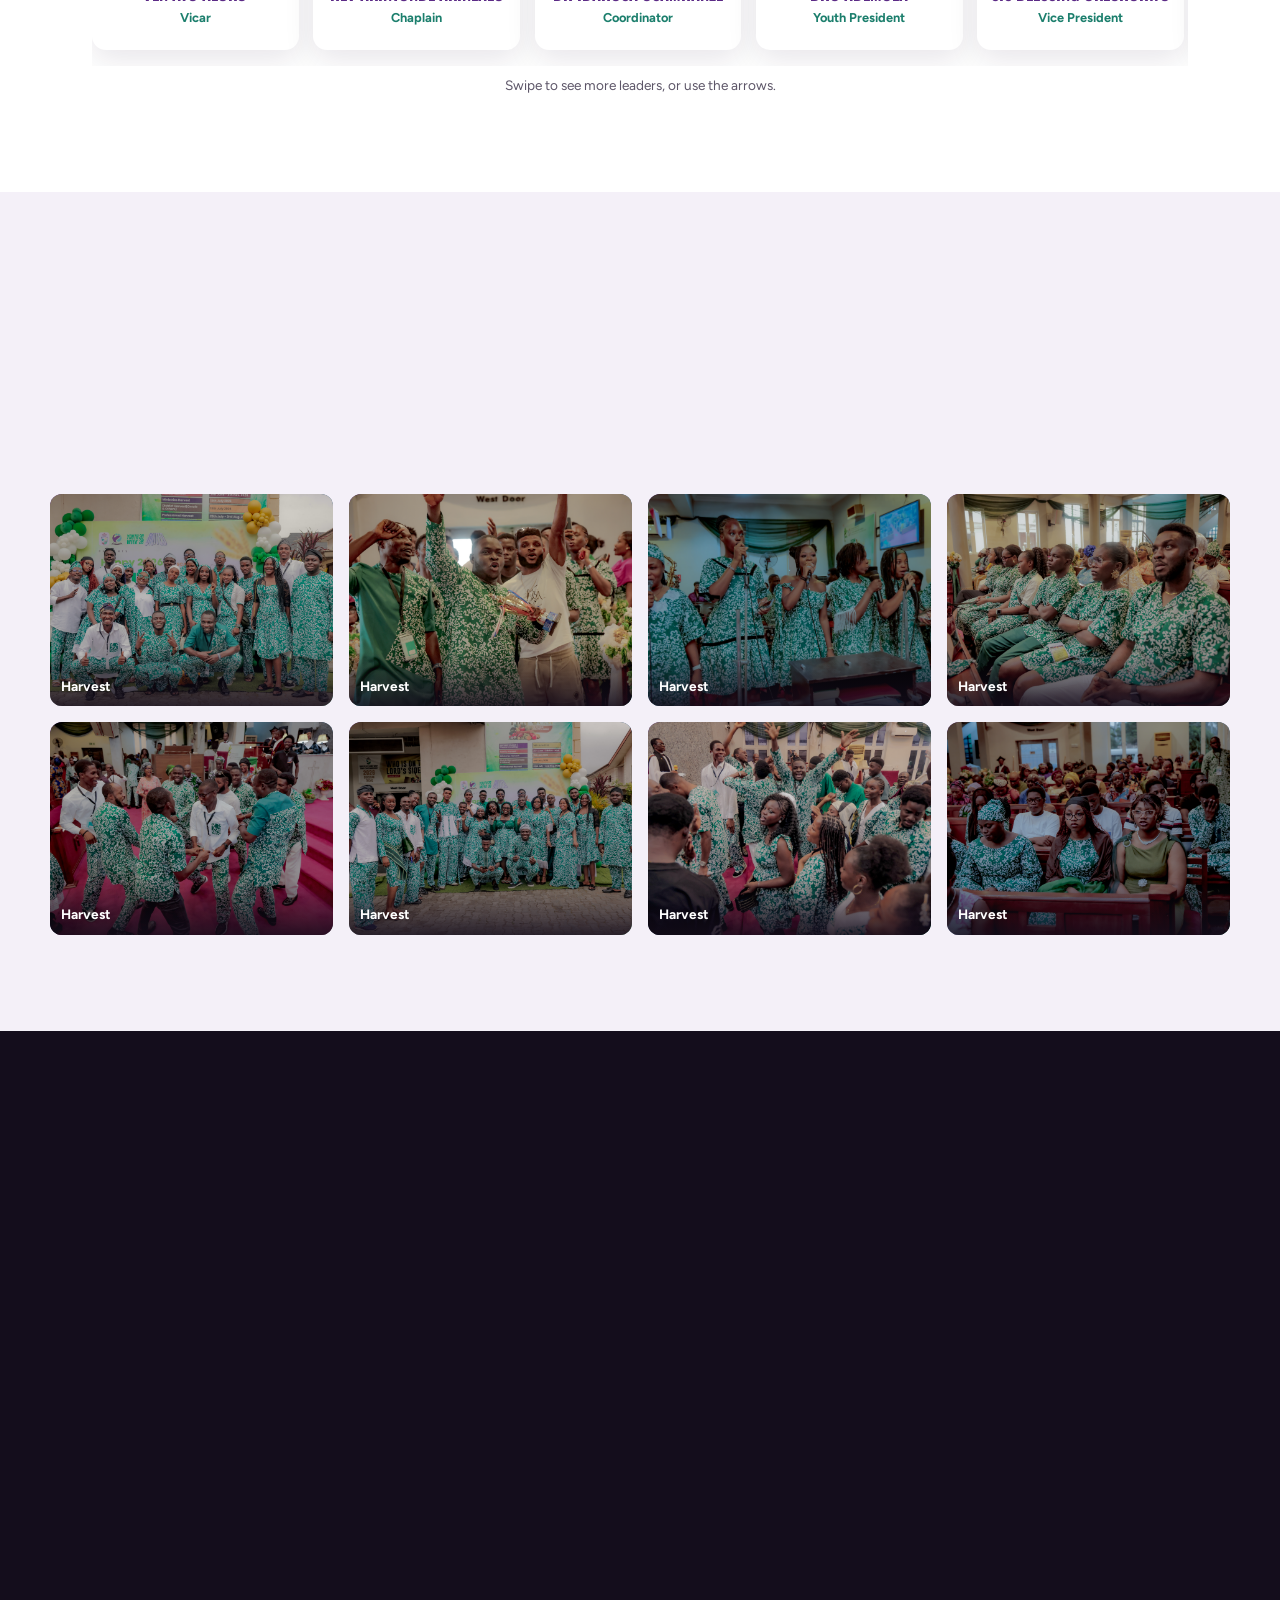
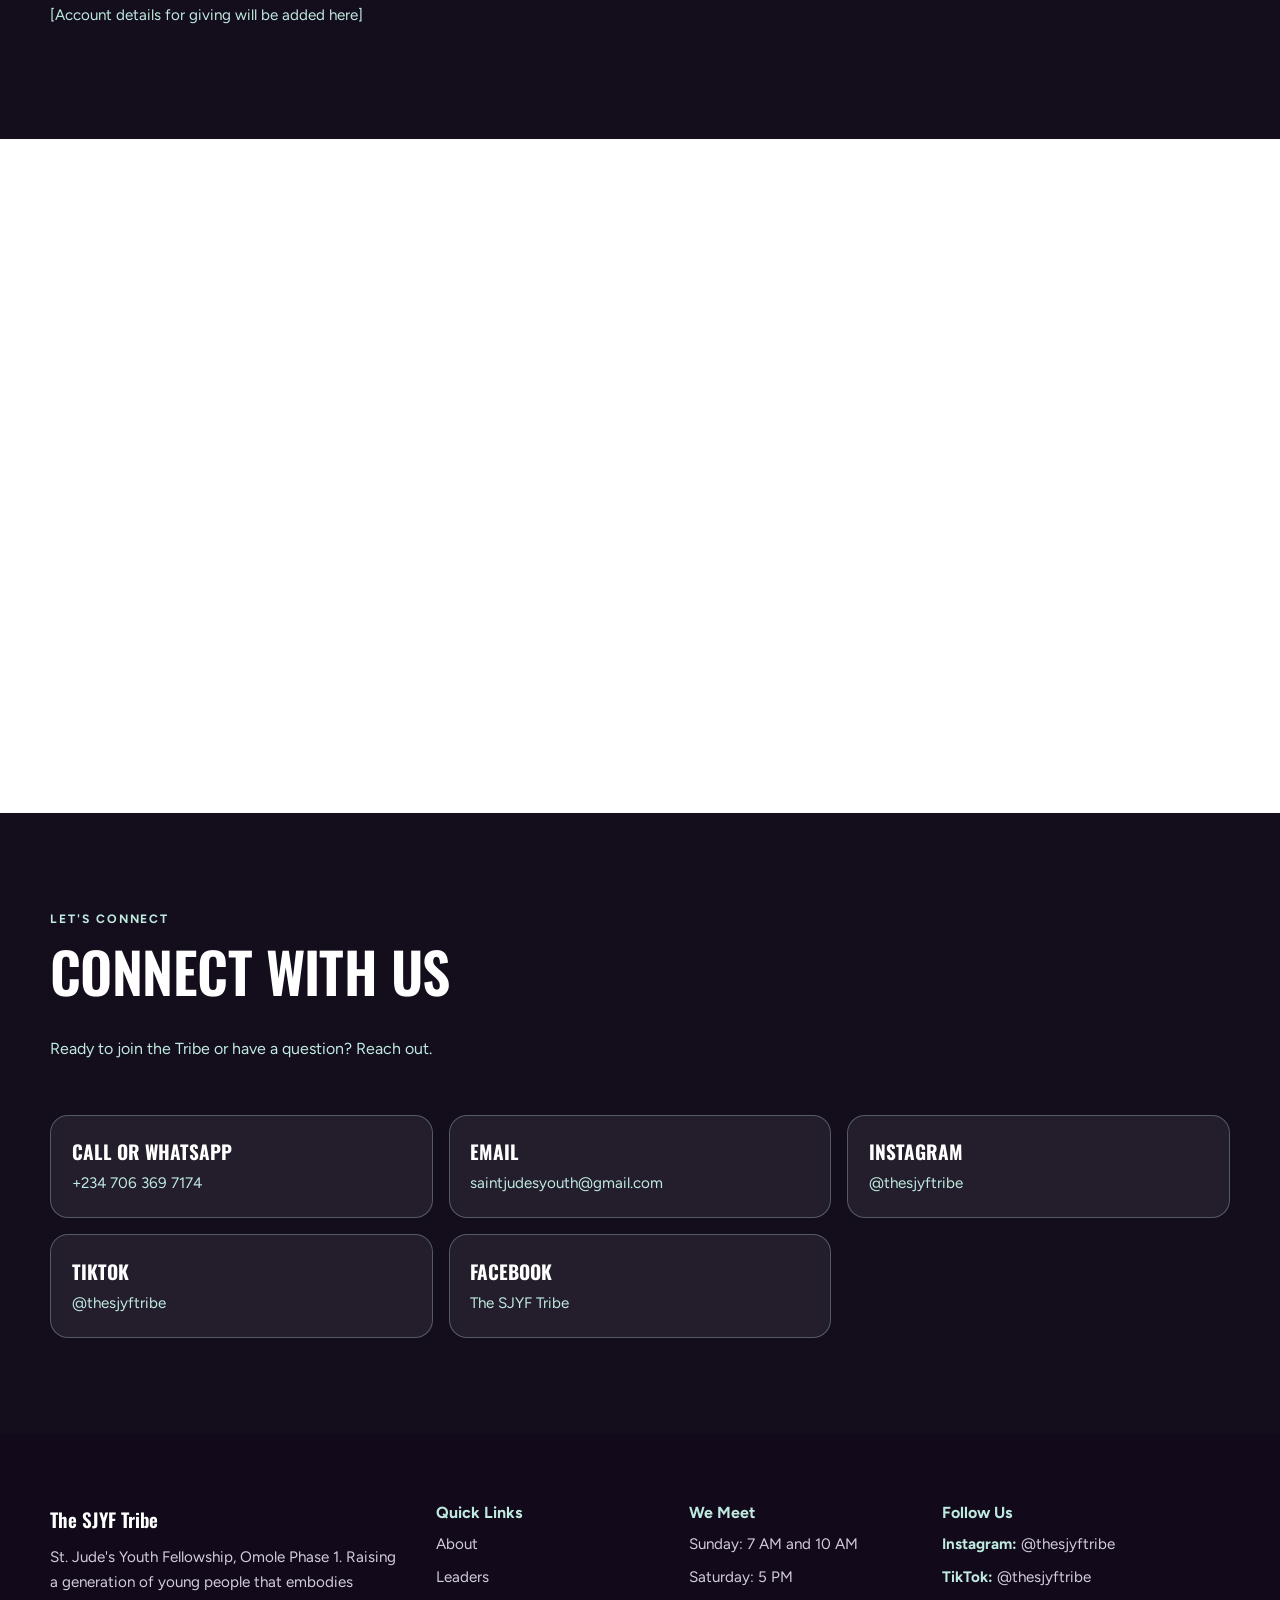
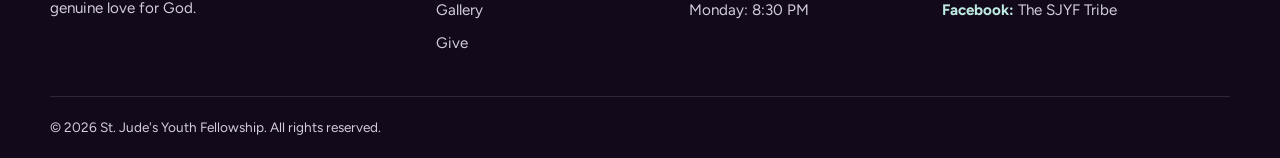
==== commit 4648cfdb: "cleaned up my code and arranged it properly" ====
--- a/index.html
+++ b/index.html
@@ -1,240 +1,928 @@
+
 <!DOCTYPE html>
 <html lang="en">
 <head>
   <meta charset="UTF-8">
   <meta name="viewport" content="width=device-width, initial-scale=1, viewport-fit=cover">
+
   <title>The SJYF Tribe | St. Jude's Youth Fellowship</title>
-  <meta name="description" content="St. Jude's Youth Fellowship, Omole Phase 1, Ikeja, Lagos. Raising a generation of young people that embodies genuine love for God.">
+
+  <meta
+    name="description"
+    content="St. Jude's Youth Fellowship, Omole Phase 1, Ikeja, Lagos. Raising a generation of young people that embodies genuine love for God."
+  >
   <meta name="theme-color" content="#5b2a86">
+
+  <!-- Google Fonts -->
   <link rel="preconnect" href="https://fonts.googleapis.com">
   <link rel="preconnect" href="https://fonts.gstatic.com" crossorigin>
-  <link href="https://fonts.googleapis.com/css2?family=Oswald:wght@400;500;600;700&family=Figtree:wght@400;500;600;700&display=swap" rel="stylesheet">
+
+  <link
+    href="https://fonts.googleapis.com/css2?family=Oswald:wght@400;500;600;700&family=Figtree:wght@400;500;600;700&display=swap"
+    rel="stylesheet"
+  >
+
+  <!-- CSS -->
   <link rel="stylesheet" href="css/style.css">
 </head>
+
 <body>
 
-<header class="site-header" id="top">
-  <div class="container nav-bar">
-    <a href="#top" class="brand">
-      <span class="brand-logo"><img src="images/logo.jpg" alt="St. Jude's Youth Fellowship logo"></span>
-      <span class="brand-name">The SJYF Tribe</span>
-    </a>
-    <button class="nav-toggle" type="button" aria-label="Open menu" aria-expanded="false" aria-controls="site-nav"><span></span><span></span><span></span></button>
-    <nav id="site-nav" class="site-nav" aria-label="Main navigation">
-      <ul>
-        <li><a href="#about">About</a></li>
-        <li><a href="#declaration">Declaration</a></li>
-        <li><a href="#leaders">Leaders</a></li>
-        <li><a href="#gallery">Gallery</a></li>
-        <li><a href="#give">Give</a></li>
-        <li><a href="#visit">Visit</a></li>
-        <li><a href="#contact" class="btn btn-green btn-small">Join Us</a></li>
-      </ul>
-    </nav>
-  </div>
-</header>
-
-<main>
-
-  <!-- HERO -->
-  <section class="hero">
-    <img class="hero-img" src="images/crowd2.jpeg" alt="" onerror="this.remove()">
-    <div class="hero-overlay"></div>
-    <div class="container hero-content">
-      <p class="hero-eyebrow">ST. JUDE'S YOUTH FELLOWSHIP</p>
-      <h1>Our Year of Limitless Possibilities</h1>
-      <p class="verse">&ldquo;Jesus said unto him, If thou canst believe, all things are possible to him that believeth.&rdquo;<cite>Mark 9:23</cite></p>
-      <div class="btn-row">
-        <a href="#declaration" class="btn btn-light">Learn More</a>
-        <a href="#contact" class="btn btn-green">Join Us</a>
-      </div>
+  <!-- HEADER AND NAVIGATION -->
+  <header class="site-header" id="top">
+    <div class="container nav-bar">
+
+      <a href="#top" class="brand">
+        <span class="brand-logo">
+          <img
+            src="images/logo.jpg"
+            alt="St. Jude's Youth Fellowship logo"
+          >
+        </span>
+
+        <span class="brand-name">The SJYF Tribe</span>
+      </a>
+
+      <button
+        class="nav-toggle"
+        type="button"
+        aria-label="Open menu"
+        aria-expanded="false"
+        aria-controls="site-nav"
+      >
+        <span></span>
+        <span></span>
+        <span></span>
+      </button>
+
+      <nav id="site-nav" class="site-nav" aria-label="Main navigation">
+        <ul>
+          <li><a href="#about">About</a></li>
+          <li><a href="#declaration">Declaration</a></li>
+          <li><a href="#leaders">Leaders</a></li>
+          <li><a href="#gallery">Gallery</a></li>
+          <li><a href="#give">Give</a></li>
+          <li><a href="#visit">Visit</a></li>
+          <li>
+            <a href="#contact" class="btn btn-green btn-small">Join Us</a>
+          </li>
+        </ul>
+      </nav>
+
     </div>
-    <div class="container">
-      <div class="hero-strip">
-        <div><strong>Sundays, 7:00 AM and 10:00 AM</strong><span>Sunday service</span></div>
-        <div><strong>Saturdays, 5:00 PM</strong><span>An Hour with God</span></div>
-        <div><strong>Mondays, 8:30 to 9:00 PM</strong><span>Prayer meeting</span></div>
-      </div>
+  </header>
+
+  <main>
+
+    <!-- HERO SECTION -->
+    <section class="hero">
+      <img
+        class="hero-img"
+        src="images/crowd2.jpeg"
+        alt=""
+        onerror="this.remove()"
+      >
+
+      <div class="hero-overlay"></div>
+
+      <div class="container hero-content">
+        <p class="hero-eyebrow">ST. JUDE'S YOUTH FELLOWSHIP</p>
+
+        <h1>Our Year of Limitless Possibilities</h1>
+
+        <p class="verse">
+          &ldquo;Jesus said unto him, If thou canst believe, all things are
+          possible to him that believeth.&rdquo;
+          <cite>Mark 9:23</cite>
+        </p>
+
+        <div class="btn-row">
+          <a href="#declaration" class="btn btn-light">Learn More</a>
+          <a href="#contact" class="btn btn-green">Join Us</a>
+        </div>
+      </div>
+
+      <div class="container">
+        <div class="hero-strip">
+          <div>
+            <strong>Sundays, 7:00 AM and 10:00 AM</strong>
+            <span>Sunday service</span>
+          </div>
+
+          <div>
+            <strong>Saturdays, 5:00 PM</strong>
+            <span>An Hour with God</span>
+          </div>
+
+          <div>
+            <strong>Mondays, 8:30 to 9:00 PM</strong>
+            <span>Prayer meeting</span>
+          </div>
+        </div>
+      </div>
+    </section>
+
+    <!-- ABOUT SECTION -->
+    <section class="section" id="about">
+      <div class="container split">
+
+        <div class="split-text reveal">
+          <p class="eyebrow">WELCOME TO THE TRIBE</p>
+
+          <h2>Who We Are</h2>
+
+          <p class="lead">
+            We are St. Jude's Youth Fellowship, the young people of St. Jude's,
+            Omole Phase 1, and we call ourselves The SJYF Tribe.
+          </p>
+
+          <p>
+            Whether you have been in church all your life or are visiting for
+            the first time, there is a place for you in the Tribe.
+          </p>
+
+          <div class="pillars">
+            <div>
+              <h3>Our Motto</h3>
+              <p>
+                Raising a generation of young people that embodies genuine
+                love for God.
+              </p>
+            </div>
+
+            <div>
+              <h3>Our Life Together</h3>
+              <p>
+                Worship, prayer, the Word, drama, music, service and real
+                friendships.
+              </p>
+            </div>
+          </div>
+        </div>
+
+        <figure class="split-img reveal">
+          <img
+            src="images/group.jpeg"
+            alt="The SJYF Tribe together"
+            loading="lazy"
+            onerror="this.remove()"
+          >
+        </figure>
+
+      </div>
+    </section>
+
+    <!-- DECLARATION AND WEEKLY ACTIVITIES -->
+    <section class="section section-tint" id="declaration">
+      <div class="container">
+
+        <div class="section-head reveal">
+          <p class="eyebrow">OUR FAITH AND FOCUS</p>
+
+          <h2>Prophetic Declaration</h2>
+
+          <p>
+            Every month carries a theme, and with it declarations we speak
+            over our lives together.
+          </p>
+        </div>
+
+        <div class="theme-box reveal">
+          <small>This month's theme</small>
+
+          <h3>[Month's theme goes here]</h3>
+
+          <ul class="declarations">
+            <li>[Declaration 1]</li>
+            <li>[Declaration 2]</li>
+            <li>[Declaration 3]</li>
+          </ul>
+        </div>
+
+        <h2 class="weekly-heading reveal">This Week With Us</h2>
+
+        <div class="grid grid-3">
+          <article class="card reveal">
+            <h3>Sunday Service</h3>
+            <p>
+              7:00 AM and 10:00 AM. Come and worship with the whole church.
+            </p>
+          </article>
+
+          <article class="card reveal">
+            <h3>An Hour with God</h3>
+            <p>
+              Saturdays at 5:00 PM. One hour set apart to seek Him together.
+            </p>
+          </article>
+
+          <article class="card reveal">
+            <h3>Prayer Meeting</h3>
+            <p>
+              Mondays, 8:30 to 9:00 PM. Start the week in prayer.
+            </p>
+          </article>
+        </div>
+
+      </div>
+    </section>
+
+    <!-- LEADERS SECTION -->
+    <section class="section" id="leaders">
+      <div class="container">
+
+        <div class="section-head reveal">
+          <p class="eyebrow">THE PEOPLE WHO SERVE</p>
+
+          <h2>Meet Our Leaders</h2>
+
+          <p>
+            The clergy and executives who serve and guide The SJYF Tribe.
+          </p>
+        </div>
+
+        <div class="leaders-carousel">
+
+          <button
+            class="leaders-arrow leaders-prev"
+            type="button"
+            aria-label="See previous leaders"
+          >
+            &#8592;
+          </button>
+
+          <div class="leaders-track" id="leaders-track">
+
+            <article class="leader">
+              <div class="photo">
+                <span>AA</span>
+                <img
+                  src="images/vicar.jpeg"
+                  alt="Ven Ayo Aluko"
+                  loading="lazy"
+                  onerror="this.remove()"
+                >
+              </div>
+              <div class="leader-info">
+                <h3>Ven Ayo Aluko</h3>
+                <p>Vicar</p>
+              </div>
+            </article>
+
+            <article class="leader">
+              <div class="photo">
+                <span>RA</span>
+                <img
+                  src="images/rev%20akintude%20akinalu.jpeg"
+                  alt="Rev Akintunde Akinlalu"
+                  loading="lazy"
+                  onerror="this.remove()"
+                >
+              </div>
+              <div class="leader-info">
+                <h3>Rev Akintunde Akinlalu</h3>
+                <p>Chaplain</p>
+              </div>
+            </article>
+
+            <article class="leader">
+              <div class="photo">
+                <span>IO</span>
+                <img
+                  src="images/osahamanse%20idahosa.jpeg"
+                  alt="Dr Idahosa Osamhanze"
+                  loading="lazy"
+                  onerror="this.remove()"
+                >
+              </div>
+              <div class="leader-info">
+                <h3>Dr Idahosa Osamhanze</h3>
+                <p>Coordinator</p>
+              </div>
+            </article>
+
+            <article class="leader">
+              <div class="photo">
+                <span>A</span>
+                <img
+                  src="images/ademola%20temitope.jpeg"
+                  alt="Bro Ademola"
+                  loading="lazy"
+                  onerror="this.remove()"
+                >
+              </div>
+              <div class="leader-info">
+                <h3>Bro Ademola</h3>
+                <p>Youth President</p>
+              </div>
+            </article>
+
+            <article class="leader">
+              <div class="photo">
+                <span>BO</span>
+                <img
+                  src="images/preciuos%20blessing.jpeg"
+                  alt="Sis Blessing Okechukwu"
+                  loading="lazy"
+                  onerror="this.remove()"
+                >
+              </div>
+              <div class="leader-info">
+                <h3>Sis Blessing Okechukwu</h3>
+                <p>Vice President</p>
+              </div>
+            </article>
+
+            <article class="leader">
+              <div class="photo">
+                <span>DA</span>
+                <img
+                  src="images/dabiri.jpeg"
+                  alt="Bro Dabiri Ayomide"
+                  loading="lazy"
+                  onerror="this.remove()"
+                >
+              </div>
+              <div class="leader-info">
+                <h3>Bro Dabiri Ayomide</h3>
+                <p>General Secretary</p>
+              </div>
+            </article>
+
+            <article class="leader">
+              <div class="photo">
+                <span>PA</span>
+                <img
+                  src="images/precious%20nkiruka.jpeg"
+                  alt="Sis Precious Abonyi"
+                  loading="lazy"
+                  onerror="this.remove()"
+                >
+              </div>
+              <div class="leader-info">
+                <h3>Sis Precious Abonyi</h3>
+                <p>Assistant General Secretary</p>
+              </div>
+            </article>
+
+            <article class="leader">
+              <div class="photo">
+                <span>OD</span>
+                <img
+                  src="images/delight.jpeg"
+                  alt="Bro Osamhanze Delight"
+                  loading="lazy"
+                  onerror="this.remove()"
+                >
+              </div>
+              <div class="leader-info">
+                <h3>Bro Osamhanze Delight</h3>
+                <p>Prayer and Word Coordinator</p>
+              </div>
+            </article>
+
+            <article class="leader">
+              <div class="photo">
+                <span>IA</span>
+                <img
+                  src="images/israel.jpeg"
+                  alt="Bro Isreal Adeyemi"
+                  loading="lazy"
+                  onerror="this.remove()"
+                >
+              </div>
+              <div class="leader-info">
+                <h3>Bro Isreal Adeyemi</h3>
+                <p>Choir Director</p>
+              </div>
+            </article>
+
+            <article class="leader">
+              <div class="photo">
+                <span>PU</span>
+                <img
+                  src="images/phillip%20uche.jpeg"
+                  alt="Bro Philip Uche"
+                  loading="lazy"
+                  onerror="this.remove()"
+                >
+              </div>
+              <div class="leader-info">
+                <h3>Bro Philip Uche</h3>
+                <p>Drama Coordinator</p>
+              </div>
+            </article>
+
+            <article class="leader">
+              <div class="photo">
+                <span>KJ</span>
+                <img
+                  src="images/leaders/bro-kelechi-johnson.jpg"
+                  alt="Bro Kelechi Johnson"
+                  loading="lazy"
+                  onerror="this.remove()"
+                >
+              </div>
+              <div class="leader-info">
+                <h3>Bro Kelechi Johnson</h3>
+                <p>Assistant Drama Coordinator</p>
+              </div>
+            </article>
+
+            <article class="leader">
+              <div class="photo">
+                <span>NO</span>
+                <img
+                  src="images/chinonyerem%20blessing.jpeg"
+                  alt="Sis Nonye Onwunaike"
+                  loading="lazy"
+                  onerror="this.remove()"
+                >
+              </div>
+              <div class="leader-info">
+                <h3>Sis Nonye Onwunaike</h3>
+                <p>Welfare Secretary</p>
+              </div>
+            </article>
+
+            <article class="leader">
+              <div class="photo">
+                <span>OI</span>
+                <img
+                  src="images/okolo%20ikechuckwu.jpeg"
+                  alt="Bro Okolo Ikechukwu"
+                  loading="lazy"
+                  onerror="this.remove()"
+                >
+              </div>
+              <div class="leader-info">
+                <h3>Bro Okolo Ikechukwu</h3>
+                <p>Organizing Secretary</p>
+              </div>
+            </article>
+
+            <article class="leader">
+              <div class="photo">
+                <span>OW</span>
+                <img
+                  src="images/osamahanse%20wisdom.jpeg"
+                  alt="Bro Osamhanze Wisdom"
+                  loading="lazy"
+                  onerror="this.remove()"
+                >
+              </div>
+              <div class="leader-info">
+                <h3>Bro Osamhanze Wisdom</h3>
+                <p>Chief Usher / Protocol</p>
+              </div>
+            </article>
+
+            <article class="leader">
+              <div class="photo">
+                <span>IA</span>
+                <img
+                  src="images/leaders/sis-ifeoma-anaka.jpg"
+                  alt="Sis Ifeoma Anaka"
+                  loading="lazy"
+                  onerror="this.remove()"
+                >
+              </div>
+              <div class="leader-info">
+                <h3>Sis Ifeoma Anaka</h3>
+                <p>Financial Secretary 1</p>
+              </div>
+            </article>
+
+            <article class="leader">
+              <div class="photo">
+                <span>DO</span>
+                <img
+                  src="images/dipo-ojo.jpeg"
+                  alt="Bro Dipo Ojo Ayo"
+                  loading="lazy"
+                  onerror="this.remove()"
+                >
+              </div>
+              <div class="leader-info">
+                <h3>Bro Dipo Ojo Ayo</h3>
+                <p>Financial Secretary 2</p>
+              </div>
+            </article>
+
+            <article class="leader">
+              <div class="photo">
+                <span>VA</span>
+                <img
+                  src="images/leaders/bro-victor-alaoma.jpg"
+                  alt="Bro Victor Alaoma"
+                  loading="lazy"
+                  onerror="this.remove()"
+                >
+              </div>
+              <div class="leader-info">
+                <h3>Bro Victor Alaoma</h3>
+                <p>PRO</p>
+              </div>
+            </article>
+
+            <article class="leader">
+              <div class="photo">
+                <span>AE</span>
+                <img
+                  src="images/abonyi%20ugochukwu%20emmanuel.jpeg"
+                  alt="Bro Abonyi Ugochukwu Emmanuel"
+                  loading="lazy"
+                  onerror="this.remove()"
+                >
+              </div>
+              <div class="leader-info">
+                <h3>Bro Abonyi Ugochukwu Emmanuel</h3>
+                <p>Evangelism Secretary</p>
+              </div>
+            </article>
+
+            <article class="leader">
+              <div class="photo">
+                <span>OO</span>
+                <img
+                  src="images/olusegun%20E.jpeg"
+                  alt="Bro Olaniyi Olusegun"
+                  loading="lazy"
+                  onerror="this.remove()"
+                >
+              </div>
+              <div class="leader-info">
+                <h3>Bro Olaniyi Olusegun</h3>
+                <p>Committee Member</p>
+              </div>
+            </article>
+
+          </div>
+
+          <button
+            class="leaders-arrow leaders-next"
+            type="button"
+            aria-label="See more leaders"
+          >
+            &#8594;
+          </button>
+
+        </div>
+
+        <p class="carousel-hint">
+          Swipe to see more leaders, or use the arrows.
+        </p>
+      </div>
+    </section>
+
+    <!-- GALLERY SECTION -->
+    <section class="section section-tint" id="gallery">
+      <div class="container">
+
+        <div class="section-head reveal">
+          <p class="eyebrow">LIFE IN THE TRIBE</p>
+
+          <h2>Fellowship Moments</h2>
+
+          <p>Highlights from our harvest and beyond.</p>
+        </div>
+
+        <div class="gallery" aria-label="Fellowship photo gallery">
+
+          <figure>
+            <img
+              src="images/group2.jpeg"
+              alt="Harvest fellowship moment 1"
+              loading="lazy"
+              onerror="this.remove()"
+            >
+            <figcaption>Harvest</figcaption>
+          </figure>
+
+          <figure>
+            <img
+              src="images/praise.jpeg"
+              alt="Harvest fellowship moment 2"
+              loading="lazy"
+              onerror="this.remove()"
+            >
+            <figcaption>Harvest</figcaption>
+          </figure>
+
+          <figure>
+            <img
+              src="images/choir.jpeg"
+              alt="Harvest fellowship moment 3"
+              loading="lazy"
+              onerror="this.remove()"
+            >
+            <figcaption>Harvest</figcaption>
+          </figure>
+
+          <figure>
+            <img
+              src="images/sitting.jpeg"
+              alt="Harvest fellowship moment 4"
+              loading="lazy"
+              onerror="this.remove()"
+            >
+            <figcaption>Harvest</figcaption>
+          </figure>
+
+          <figure>
+            <img
+              src="images/crowd2.jpeg"
+              alt="Harvest fellowship moment 5"
+              loading="lazy"
+              onerror="this.remove()"
+            >
+            <figcaption>Harvest</figcaption>
+          </figure>
+
+          <figure>
+            <img
+              src="images/group.jpeg"
+              alt="Harvest fellowship moment 6"
+              loading="lazy"
+              onerror="this.remove()"
+            >
+            <figcaption>Harvest</figcaption>
+          </figure>
+
+          <figure>
+            <img
+              src="images/praise2.jpeg"
+              alt="Harvest fellowship moment 7"
+              loading="lazy"
+              onerror="this.remove()"
+            >
+            <figcaption>Harvest</figcaption>
+          </figure>
+
+          <figure>
+            <img
+              src="images/crowd1.jpeg"
+              alt="Harvest fellowship moment 8"
+              loading="lazy"
+              onerror="this.remove()"
+            >
+            <figcaption>Harvest</figcaption>
+          </figure>
+
+        </div>
+
+        <p class="carousel-hint swipe-hint">
+          Swipe to see more photos.
+        </p>
+      </div>
+    </section>
+
+    <!-- GIVING SECTION -->
+    <section class="section section-dark" id="give">
+      <div class="container">
+
+        <div class="section-head reveal">
+          <p class="eyebrow">PARTNER WITH US</p>
+
+          <h2>Give and Support</h2>
+
+          <p>
+            Your giving keeps the fellowship growing and funds projects that
+            touch lives.
+          </p>
+        </div>
+
+        <div class="grid grid-3">
+          <article class="card reveal">
+            <h3>Offering</h3>
+            <p>Give freely as God leads you.</p>
+          </article>
+
+          <article class="card reveal">
+            <h3>Tithe</h3>
+            <p>Honour God with the first of your increase.</p>
+          </article>
+
+          <article class="card reveal">
+            <h3>Youth Dues</h3>
+            <p>Support the running of the fellowship.</p>
+          </article>
+
+          <article class="card reveal">
+            <h3>Welfare</h3>
+            <p>Help us care for members in need.</p>
+          </article>
+
+          <article class="card reveal">
+            <h3>Chapel Sound Project</h3>
+            <p>Help us equip the chapel with quality sound.</p>
+          </article>
+        </div>
+
+        <p class="note">[Account details for giving will be added here]</p>
+      </div>
+    </section>
+
+    <!-- LOCATION SECTION -->
+    <section class="section" id="visit">
+      <div class="container split">
+
+        <div class="split-text reveal">
+          <p class="eyebrow">YOU ARE WELCOME</p>
+
+          <h2>Come and Visit</h2>
+
+          <p class="lead">We would love to meet you. Just come.</p>
+
+          <ul class="info-list">
+            <li>
+              <strong>Where</strong>
+              <span>
+                13, Ademola Ajasa, Omole Estate Phase 1, Ikeja, Lagos State
+              </span>
+            </li>
+
+            <li>
+              <strong>Sunday</strong>
+              <span>Service, 7:00 AM and 10:00 AM</span>
+            </li>
+
+            <li>
+              <strong>Saturday</strong>
+              <span>An Hour with God, 5:00 PM</span>
+            </li>
+
+            <li>
+              <strong>Monday</strong>
+              <span>Prayer meeting, 8:30 to 9:00 PM</span>
+            </li>
+          </ul>
+
+          <a
+            class="btn btn-dark"
+            href="https://www.google.com/maps/search/?api=1&amp;query=13+Ademola+Ajasa+Omole+Estate+Phase+1+Ikeja+Lagos"
+            target="_blank"
+            rel="noopener"
+          >
+            Get Directions
+          </a>
+        </div>
+
+        <iframe
+          class="map reveal"
+          title="Map to St. Jude's Youth Fellowship"
+          loading="lazy"
+          referrerpolicy="no-referrer-when-downgrade"
+          src="https://www.google.com/maps?q=13+Ademola+Ajasa+Omole+Estate+Phase+1+Ikeja+Lagos&amp;output=embed"
+        ></iframe>
+
+      </div>
+    </section>
+
+    <!-- CONTACT SECTION -->
+    <section class="section section-dark" id="contact">
+      <div class="container">
+
+        <div class="section-head reveal">
+          <p class="eyebrow">LET'S CONNECT</p>
+
+          <h2>Connect With Us</h2>
+
+          <p>
+            Ready to join the Tribe or have a question? Reach out.
+          </p>
+        </div>
+
+        <div class="grid grid-3">
+
+          <a class="contact-card reveal" href="tel:+2347063697174">
+            <strong>Call or WhatsApp</strong>
+            <span>+234 706 369 7174</span>
+          </a>
+
+          <a class="contact-card reveal" href="mailto:saintjudesyouth@gmail.com">
+            <strong>Email</strong>
+            <span>saintjudesyouth@gmail.com</span>
+          </a>
+
+          <a
+            class="contact-card reveal"
+            href="https://www.instagram.com/thesjyftribe"
+            target="_blank"
+            rel="noopener"
+          >
+            <strong>Instagram</strong>
+            <span>@thesjyftribe</span>
+          </a>
+
+          <a
+            class="contact-card reveal"
+            href="https://www.tiktok.com/@thesjyftribe"
+            target="_blank"
+            rel="noopener"
+          >
+            <strong>TikTok</strong>
+            <span>@thesjyftribe</span>
+          </a>
+
+          <a
+            class="contact-card reveal"
+            href="https://www.facebook.com/search/top?q=The%20SJYF%20Tribe"
+            target="_blank"
+            rel="noopener"
+          >
+            <strong>Facebook</strong>
+            <span>The SJYF Tribe</span>
+          </a>
+
+        </div>
+      </div>
+    </section>
+
+  </main>
+
+  <!-- FOOTER -->
+  <footer class="site-footer">
+    <div class="container footer-grid">
+
+      <div class="footer-about">
+        <a href="#top" class="brand footer-brand">The SJYF Tribe</a>
+
+        <p>
+          St. Jude's Youth Fellowship, Omole Phase 1. Raising a generation
+          of young people that embodies genuine love for God.
+        </p>
+      </div>
+
+      <div>
+        <h3>Quick Links</h3>
+        <ul>
+          <li><a href="#about">About</a></li>
+          <li><a href="#leaders">Leaders</a></li>
+          <li><a href="#gallery">Gallery</a></li>
+          <li><a href="#give">Give</a></li>
+        </ul>
+      </div>
+
+      <div>
+        <h3>We Meet</h3>
+        <ul>
+          <li>Sunday: 7 AM and 10 AM</li>
+          <li>Saturday: 5 PM</li>
+          <li>Monday: 8:30 PM</li>
+        </ul>
+      </div>
+
+      <div>
+        <h3>Follow Us</h3>
+        <ul>
+          <li>
+            <span>Instagram:</span>
+            <a
+              href="https://www.instagram.com/thesjyftribe"
+              target="_blank"
+              rel="noopener"
+            >
+              @thesjyftribe
+            </a>
+          </li>
+
+          <li>
+            <span>TikTok:</span>
+            <a
+              href="https://www.tiktok.com/@thesjyftribe"
+              target="_blank"
+              rel="noopener"
+            >
+              @thesjyftribe
+            </a>
+          </li>
+
+          <li>
+            <span>Facebook:</span>
+            <a
+              href="https://www.facebook.com/search/top?q=The%20SJYF%20Tribe"
+              target="_blank"
+              rel="noopener"
+            >
+              The SJYF Tribe
+            </a>
+          </li>
+        </ul>
+      </div>
+
     </div>
-  </section>
-
-  <!-- ABOUT -->
-  <section class="section" id="about">
-    <div class="container split">
-      <div class="split-text reveal">
-        <p class="eyebrow">WELCOME TO THE TRIBE</p>
-        <h2>Who We Are</h2>
-        <p class="lead">We are St. Jude's Youth Fellowship, the young people of St. Jude's, Omole Phase 1, and we call ourselves The SJYF Tribe.</p>
-        <p>Whether you have been in church all your life or are visiting for the first time, there is a place for you in the Tribe.</p>
-        <div class="pillars">
-          <div><h3>Our Motto</h3><p>Raising a generation of young people that embodies genuine love for God.</p></div>
-          <div><h3>Our Life Together</h3><p>Worship, prayer, the Word, drama, music, service and real friendships.</p></div>
-        </div>
-      </div>
-      <figure class="split-img reveal"><img src="images/group.jpeg" alt="The SJYF Tribe together" loading="lazy" onerror="this.remove()"></figure>
+
+    <div class="container copyright">
+      <p>
+        &copy; <span id="year">2026</span> St. Jude's Youth Fellowship.
+        All rights reserved.
+      </p>
     </div>
-  </section>
-
-  <!-- DECLARATION AND WEEKLY ACTIVITIES -->
-  <section class="section section-tint" id="declaration">
-    <div class="container">
-      <div class="section-head reveal">
-        <p class="eyebrow">OUR FAITH AND FOCUS</p>
-        <h2>Prophetic Declaration</h2>
-        <p>Every month carries a theme, and with it declarations we speak over our lives together.</p>
-      </div>
-      <div class="theme-box reveal">
-        <small>This month's theme</small>
-        <h3>[Month's theme goes here]</h3>
-        <ul class="declarations">
-          <li>[Declaration 1]</li>
-          <li>[Declaration 2]</li>
-          <li>[Declaration 3]</li>
-        </ul>
-      </div>
-      <h2 class="weekly-heading reveal">This Week With Us</h2>
-      <div class="grid grid-3">
-        <article class="card reveal"><h3>Sunday Service</h3><p>7:00 AM and 10:00 AM. Come and worship with the whole church.</p></article>
-        <article class="card reveal"><h3>An Hour with God</h3><p>Saturdays at 5:00 PM. One hour set apart to seek Him together.</p></article>
-        <article class="card reveal"><h3>Prayer Meeting</h3><p>Mondays, 8:30 to 9:00 PM. Start the week in prayer.</p></article>
-      </div>
-    </div>
-  </section>
-
-  <!-- LEADERS -->
-  <section class="section" id="leaders">
-    <div class="container">
-      <div class="section-head reveal">
-        <p class="eyebrow">THE PEOPLE WHO SERVE</p>
-        <h2>Meet Our Leaders</h2>
-        <p>The clergy and executives who serve and guide The SJYF Tribe.</p>
-      </div>
-      <div class="leaders-carousel">
-        <button class="leaders-arrow leaders-prev" type="button" aria-label="See previous leaders">&#8592;</button>
-        <div class="leaders-track" id="leaders-track">
-          <article class="leader"><div class="photo"><span>AA</span><img src="images/vicar.jpeg" alt="Ven Ayo Aluko" loading="lazy" onerror="this.remove()"></div><div class="leader-info"><h3>Ven Ayo Aluko</h3><p>Vicar</p></div></article>
-          <article class="leader"><div class="photo"><span>RA</span><img src="images/rev%20akintude%20akinalu.jpeg" alt="Rev Akintunde Akinlalu" loading="lazy" onerror="this.remove()"></div><div class="leader-info"><h3>Rev Akintunde Akinlalu</h3><p>Chaplain</p></div></article>
-          <article class="leader"><div class="photo"><span>IO</span><img src="images/osahamanse%20idahosa.jpeg" alt="Dr Idahosa Osamhanze" loading="lazy" onerror="this.remove()"></div><div class="leader-info"><h3>Dr Idahosa Osamhanze</h3><p>Coordinator</p></div></article>
-          <article class="leader"><div class="photo"><span>A</span><img src="images/ademola%20temitope.jpeg" alt="Bro Ademola" loading="lazy" onerror="this.remove()"></div><div class="leader-info"><h3>Bro Ademola</h3><p>Youth President</p></div></article>
-          <article class="leader"><div class="photo"><span>BO</span><img src="images/preciuos%20blessing.jpeg" alt="Sis Blessing Okechukwu" loading="lazy" onerror="this.remove()"></div><div class="leader-info"><h3>Sis Blessing Okechukwu</h3><p>Vice President</p></div></article>
-          <article class="leader"><div class="photo"><span>DA</span><img src="images/dabiri.jpeg" alt="Bro Dabiri Ayomide" loading="lazy" onerror="this.remove()"></div><div class="leader-info"><h3>Bro Dabiri Ayomide</h3><p>General Secretary</p></div></article>
-          <article class="leader"><div class="photo"><span>PA</span><img src="images/precious%20nkiruka.jpeg" alt="Sis Precious Abonyi" loading="lazy" onerror="this.remove()"></div><div class="leader-info"><h3>Sis Precious Abonyi</h3><p>Assistant General Secretary</p></div></article>
-          <article class="leader"><div class="photo"><span>OD</span><img src="images/delight.jpeg" alt="Bro Osamhanze Delight" loading="lazy" onerror="this.remove()"></div><div class="leader-info"><h3>Bro Osamhanze Delight</h3><p>Prayer and Word Coordinator</p></div></article>
-          <article class="leader"><div class="photo"><span>IA</span><img src="images/israel.jpeg" alt="Bro Isreal Adeyemi" loading="lazy" onerror="this.remove()"></div><div class="leader-info"><h3>Bro Isreal Adeyemi</h3><p>Choir Director</p></div></article>
-          <article class="leader"><div class="photo"><span>PU</span><img src="images/phillip%20uche.jpeg" alt="Bro Philip Uche" loading="lazy" onerror="this.remove()"></div><div class="leader-info"><h3>Bro Philip Uche</h3><p>Drama Coordinator</p></div></article>
-          <article class="leader"><div class="photo"><span>KJ</span><img src="images/leaders/bro-kelechi-johnson.jpg" alt="Bro Kelechi Johnson" loading="lazy" onerror="this.remove()"></div><div class="leader-info"><h3>Bro Kelechi Johnson</h3><p>Assistant Drama Coordinator</p></div></article>
-          <article class="leader"><div class="photo"><span>NO</span><img src="images/chinonyerem%20blessing.jpeg" alt="Sis Nonye Onwunaike" loading="lazy" onerror="this.remove()"></div><div class="leader-info"><h3>Sis Nonye Onwunaike</h3><p>Welfare Secretary</p></div></article>
-          <article class="leader"><div class="photo"><span>OI</span><img src="images/okolo%20ikechuckwu.jpeg" alt="Bro Okolo Ikechukwu" loading="lazy" onerror="this.remove()"></div><div class="leader-info"><h3>Bro Okolo Ikechukwu</h3><p>Organizing Secretary</p></div></article>
-          <article class="leader"><div class="photo"><span>OW</span><img src="images/osamahanse%20wisdom.jpeg" alt="Bro Osamhanze Wisdom" loading="lazy" onerror="this.remove()"></div><div class="leader-info"><h3>Bro Osamhanze Wisdom</h3><p>Chief Usher / Protocol</p></div></article>
-          <article class="leader"><div class="photo"><span>IA</span><img src="images/leaders/sis-ifeoma-anaka.jpg" alt="Sis Ifeoma Anaka" loading="lazy" onerror="this.remove()"></div><div class="leader-info"><h3>Sis Ifeoma Anaka</h3><p>Financial Secretary 1</p></div></article>
-          <article class="leader"><div class="photo"><span>DO</span><img src="images/dipo-ojo.jpeg" alt="Bro Dipo Ojo Ayo" loading="lazy" onerror="this.remove()"></div><div class="leader-info"><h3>Bro Dipo Ojo Ayo</h3><p>Financial Secretary 2</p></div></article>
-          <article class="leader"><div class="photo"><span>VA</span><img src="images/leaders/bro-victor-alaoma.jpg" alt="Bro Victor Alaoma" loading="lazy" onerror="this.remove()"></div><div class="leader-info"><h3>Bro Victor Alaoma</h3><p>PRO</p></div></article>
-          <article class="leader"><div class="photo"><span>AE</span><img src="images/abonyi%20ugochukwu%20emmanuel.jpeg" alt="Bro Abonyi Ugochukwu Emmanuel" loading="lazy" onerror="this.remove()"></div><div class="leader-info"><h3>Bro Abonyi Ugochukwu Emmanuel</h3><p>Evangelism Secretary</p></div></article>
-          <article class="leader"><div class="photo"><span>OO</span><img src="images/olusegun%20E.jpeg" alt="Bro Olaniyi Olusegun" loading="lazy" onerror="this.remove()"></div><div class="leader-info"><h3>Bro Olaniyi Olusegun</h3><p>Committee Member</p></div></article>
-        </div>
-        <button class="leaders-arrow leaders-next" type="button" aria-label="See more leaders">&#8594;</button>
-      </div>
-      <p class="carousel-hint">Swipe to see more leaders, or use the arrows.</p>
-    </div>
-  </section>
-
-  <!-- GALLERY -->
-  <section class="section section-tint" id="gallery">
-    <div class="container">
-      <div class="section-head reveal">
-        <p class="eyebrow">LIFE IN THE TRIBE</p>
-        <h2>Fellowship Moments</h2>
-        <p>Highlights from our harvest and beyond.</p>
-      </div>
-      <div class="gallery" aria-label="Fellowship photo gallery">
-          <figure><img src="images/group2.jpeg" alt="Harvest fellowship moment 1" loading="lazy" onerror="this.remove()"><figcaption>Harvest</figcaption></figure>
-          <figure><img src="images/praise.jpeg" alt="Harvest fellowship moment 2" loading="lazy" onerror="this.remove()"><figcaption>Harvest</figcaption></figure>
-          <figure><img src="images/choir.jpeg" alt="Harvest fellowship moment 3" loading="lazy" onerror="this.remove()"><figcaption>Harvest</figcaption></figure>
-          <figure><img src="images/sitting.jpeg" alt="Harvest fellowship moment 4" loading="lazy" onerror="this.remove()"><figcaption>Harvest</figcaption></figure>
-          <figure><img src="images/crowd2.jpeg" alt="Harvest fellowship moment 5" loading="lazy" onerror="this.remove()"><figcaption>Harvest</figcaption></figure>
-          <figure><img src="images/group.jpeg" alt="Harvest fellowship moment 6" loading="lazy" onerror="this.remove()"><figcaption>Harvest</figcaption></figure>
-          <figure><img src="images/praise2.jpeg" alt="Harvest fellowship moment 7" loading="lazy" onerror="this.remove()"><figcaption>Harvest</figcaption></figure>
-          <figure><img src="images/crowd1.jpeg" alt="Harvest fellowship moment 8" loading="lazy" onerror="this.remove()"><figcaption>Harvest</figcaption></figure>
-      </div>
-      <p class="carousel-hint swipe-hint">Swipe to see more photos.</p>
-    </div>
-  </section>
-
-  <!-- GIVING -->
-  <section class="section section-dark" id="give">
-    <div class="container">
-      <div class="section-head reveal">
-        <p class="eyebrow">PARTNER WITH US</p>
-        <h2>Give and Support</h2>
-        <p>Your giving keeps the fellowship growing and funds projects that touch lives.</p>
-      </div>
-      <div class="grid grid-3">
-        <article class="card reveal"><h3>Offering</h3><p>Give freely as God leads you.</p></article>
-        <article class="card reveal"><h3>Tithe</h3><p>Honour God with the first of your increase.</p></article>
-        <article class="card reveal"><h3>Youth Dues</h3><p>Support the running of the fellowship.</p></article>
-        <article class="card reveal"><h3>Welfare</h3><p>Help us care for members in need.</p></article>
-        <article class="card reveal"><h3>Chapel Sound Project</h3><p>Help us equip the chapel with quality sound.</p></article>
-      </div>
-      <p class="note">[Account details for giving will be added here]</p>
-    </div>
-  </section>
-
-  <!-- LOCATION -->
-  <section class="section" id="visit">
-    <div class="container split">
-      <div class="split-text reveal">
-        <p class="eyebrow">YOU ARE WELCOME</p>
-        <h2>Come and Visit</h2>
-        <p class="lead">We would love to meet you. Just come.</p>
-        <ul class="info-list">
-          <li><strong>Where</strong><span>13, Ademola Ajasa, Omole Estate Phase 1, Ikeja, Lagos State</span></li>
-          <li><strong>Sunday</strong><span>Service, 7:00 AM and 10:00 AM</span></li>
-          <li><strong>Saturday</strong><span>An Hour with God, 5:00 PM</span></li>
-          <li><strong>Monday</strong><span>Prayer meeting, 8:30 to 9:00 PM</span></li>
-        </ul>
-        <a class="btn btn-dark" href="https://www.google.com/maps/search/?api=1&amp;query=13+Ademola+Ajasa+Omole+Estate+Phase+1+Ikeja+Lagos" target="_blank" rel="noopener">Get Directions</a>
-      </div>
-      <iframe class="map reveal" title="Map to St. Jude's Youth Fellowship" loading="lazy" referrerpolicy="no-referrer-when-downgrade" src="https://www.google.com/maps?q=13+Ademola+Ajasa+Omole+Estate+Phase+1+Ikeja+Lagos&amp;output=embed"></iframe>
-    </div>
-  </section>
-
-  <!-- CONTACT -->
-  <section class="section section-dark" id="contact">
-    <div class="container">
-      <div class="section-head reveal">
-        <p class="eyebrow">LET'S CONNECT</p>
-        <h2>Connect With Us</h2>
-        <p>Ready to join the Tribe or have a question? Reach out.</p>
-      </div>
-      <div class="grid grid-3">
-        <a class="contact-card reveal" href="tel:+2347063697174"><strong>Call or WhatsApp</strong><span>+234 706 369 7174</span></a>
-        <a class="contact-card reveal" href="mailto:saintjudesyouth@gmail.com"><strong>Email</strong><span>saintjudesyouth@gmail.com</span></a>
-        <a class="contact-card reveal" href="https://www.instagram.com/thesjyftribe" target="_blank" rel="noopener"><strong>Instagram</strong><span>@thesjyftribe</span></a>
-        <a class="contact-card reveal" href="https://www.tiktok.com/@thesjyftribe" target="_blank" rel="noopener"><strong>TikTok</strong><span>@thesjyftribe</span></a>
-        <a class="contact-card reveal" href="https://www.facebook.com/search/top?q=The%20SJYF%20Tribe" target="_blank" rel="noopener"><strong>Facebook</strong><span>The SJYF Tribe</span></a>
-      </div>
-    </div>
-  </section>
-
-</main>
-
-<footer class="site-footer">
-  <div class="container footer-grid">
-    <div class="footer-about">
-      <a href="#top" class="brand footer-brand">The SJYF Tribe</a>
-      <p>St. Jude's Youth Fellowship, Omole Phase 1. Raising a generation of young people that embodies genuine love for God.</p>
-    </div>
-    <div><h3>Quick Links</h3><ul><li><a href="#about">About</a></li><li><a href="#leaders">Leaders</a></li><li><a href="#gallery">Gallery</a></li><li><a href="#give">Give</a></li></ul></div>
-    <div><h3>We Meet</h3><ul><li>Sunday: 7 AM and 10 AM</li><li>Saturday: 5 PM</li><li>Monday: 8:30 PM</li></ul></div>
-    <div><h3>Follow Us</h3><ul>
-      <li><span>Instagram:</span> <a href="https://www.instagram.com/thesjyftribe" target="_blank" rel="noopener">@thesjyftribe</a></li>
-      <li><span>TikTok:</span> <a href="https://www.tiktok.com/@thesjyftribe" target="_blank" rel="noopener">@thesjyftribe</a></li>
-      <li><span>Facebook:</span> <a href="https://www.facebook.com/search/top?q=The%20SJYF%20Tribe" target="_blank" rel="noopener">The SJYF Tribe</a></li>
-    </ul></div>
-  </div>
-  <div class="container copyright"><p>&copy; <span id="year">2026</span> St. Jude's Youth Fellowship. All rights reserved.</p></div>
-</footer>
-
-<script src="script.js"></script>
+  </footer>
+
+  <!-- JavaScript -->
+  <script src="script.js"></script>
+
 </body>
-</html>+</html>
--- a/css/style.css
+++ b/css/style.css
@@ -1,202 +1,1097 @@
-/* 1. Colours, fonts and spacing (edit here to restyle the whole site) */
+
+/* 1. Colours, fonts and spacing */
 :root {
-  --ink: #140d1c; --purple: #5b2a86; --green: #5cc4b0; --green-dark: #1c7f6d;
-  --mint: #bfeadf; --tint: #f4f0f8; --white: #fff; --text: #2b2433; --muted: #5d5668;
-  --shadow: 0 10px 30px rgba(32, 14, 48, .10); --radius: 18px; --header-h: 68px;
+  --ink: #140d1c;
+  --purple: #5b2a86;
+  --green: #5cc4b0;
+  --green-dark: #1c7f6d;
+  --mint: #bfeadf;
+  --tint: #f4f0f8;
+  --white: #fff;
+  --text: #2b2433;
+  --muted: #5d5668;
+  --shadow: 0 10px 30px rgba(32, 14, 48, .10);
+  --radius: 18px;
+  --header-h: 68px;
   --font-display: "Oswald", Impact, sans-serif;
   --font-body: "Figtree", system-ui, -apple-system, "Segoe UI", Roboto, sans-serif;
 }
 
-/* 2. Base */
-*, *::before, *::after { box-sizing: border-box; }
-html { overflow-x: hidden; max-width: 100%; scroll-behavior: smooth; scroll-padding-top: calc(var(--header-h) + 12px); -webkit-text-size-adjust: 100%; }
-body { margin: 0; font-family: var(--font-body); font-size: 1rem; line-height: 1.65; color: var(--text); background: var(--white); overflow-x: hidden; }
-img { display: block; max-width: 100%; }
-h1, h2, h3 { font-family: var(--font-display); font-weight: 600; text-transform: uppercase; line-height: 1.12; margin: 0 0 .6em; color: var(--purple); overflow-wrap: break-word; }
-h1 { font-size: clamp(2.2rem, 1.6rem + 6vw, 5.8rem); letter-spacing: -.015em; }
-h2 { font-size: clamp(1.9rem, 1.4rem + 3vw, 3.5rem); letter-spacing: -.01em; }
-h3 { font-size: clamp(1.1rem, 1rem + .6vw, 1.45rem); }
-p { margin: 0 0 1em; }
-a { color: inherit; }
-ul { list-style: none; margin: 0; padding: 0; }
-button { font: inherit; -webkit-tap-highlight-color: transparent; }
-:focus-visible { outline: 3px solid var(--green); outline-offset: 3px; }
-
-.container { width: min(1180px, 100% - 2rem); margin-inline: auto; }
-.section { padding-block: clamp(3rem, 2rem + 5vw, 6.5rem); }
-.section-tint { background: var(--tint); }
-.section-dark { background: var(--ink); color: var(--mint); }
-.section-dark h2, .section-dark h3 { color: var(--white); }
-.section-head { max-width: 43rem; margin-bottom: clamp(1.75rem, 1rem + 3vw, 3.25rem); }
-.section-head p { color: var(--muted); }
-.section-dark .section-head p { color: var(--mint); }
-.lead { font-size: 1.08rem; color: var(--green-dark); font-weight: 500; }
-.eyebrow, .hero-eyebrow { color: var(--green-dark); font-size: .76rem; font-weight: 700; letter-spacing: .16em; margin-bottom: .7rem; }
-.section-dark .eyebrow, .hero-eyebrow { color: var(--green); }
-.note { margin-top: 1.5rem; color: var(--mint); font-size: .95rem; }
+/* 2. Base styles */
+*, *::before, *::after {
+  box-sizing: border-box;
+}
+
+html {
+  max-width: 100%;
+  overflow-x: hidden;
+  scroll-behavior: smooth;
+  scroll-padding-top: calc(var(--header-h) + 12px);
+  -webkit-text-size-adjust: 100%;
+}
+
+body {
+  margin: 0;
+  overflow-x: hidden;
+  background: var(--white);
+  color: var(--text);
+  font-family: var(--font-body);
+  font-size: 1rem;
+  line-height: 1.65;
+}
+
+img {
+  display: block;
+  max-width: 100%;
+}
+
+h1, h2, h3 {
+  margin: 0 0 .6em;
+  color: var(--purple);
+  font-family: var(--font-display);
+  font-weight: 600;
+  line-height: 1.12;
+  text-transform: uppercase;
+  overflow-wrap: break-word;
+}
+
+h1 {
+  font-size: clamp(2.2rem, 1.6rem + 6vw, 5.8rem);
+  letter-spacing: -.015em;
+}
+
+h2 {
+  font-size: clamp(1.9rem, 1.4rem + 3vw, 3.5rem);
+  letter-spacing: -.01em;
+}
+
+h3 {
+  font-size: clamp(1.1rem, 1rem + .6vw, 1.45rem);
+}
+
+p {
+  margin: 0 0 1em;
+}
+
+a {
+  color: inherit;
+}
+
+ul {
+  margin: 0;
+  padding: 0;
+  list-style: none;
+}
+
+button {
+  font: inherit;
+  -webkit-tap-highlight-color: transparent;
+}
+
+:focus-visible {
+  outline: 3px solid var(--green);
+  outline-offset: 3px;
+}
+
+/* Reusable layout */
+.container {
+  width: min(1180px, 100% - 2rem);
+  margin-inline: auto;
+}
+
+.section {
+  padding-block: clamp(3rem, 2rem + 5vw, 6.5rem);
+}
+
+.section-tint {
+  background: var(--tint);
+}
+
+.section-dark {
+  background: var(--ink);
+  color: var(--mint);
+}
+
+.section-dark h2,
+.section-dark h3 {
+  color: var(--white);
+}
+
+.section-head {
+  max-width: 43rem;
+  margin-bottom: clamp(1.75rem, 1rem + 3vw, 3.25rem);
+}
+
+.section-head p {
+  color: var(--muted);
+}
+
+.section-dark .section-head p {
+  color: var(--mint);
+}
+
+.lead {
+  color: var(--green-dark);
+  font-size: 1.08rem;
+  font-weight: 500;
+}
+
+.eyebrow,
+.hero-eyebrow {
+  margin-bottom: .7rem;
+  color: var(--green-dark);
+  font-size: .76rem;
+  font-weight: 700;
+  letter-spacing: .16em;
+}
+
+.section-dark .eyebrow,
+.hero-eyebrow {
+  color: var(--green);
+}
+
+.note {
+  margin-top: 1.5rem;
+  color: var(--mint);
+  font-size: .95rem;
+}
 
 /* 3. Buttons */
-.btn { display: inline-flex; align-items: center; justify-content: center; min-height: 48px; padding: .7rem 1.5rem; border-radius: 999px; font-size: .95rem; font-weight: 700; text-decoration: none; border: 2px solid transparent; transition: transform .25s, box-shadow .25s, background .25s, color .25s; }
-.btn:hover { transform: translateY(-2px); box-shadow: var(--shadow); }
-.btn-green { background: var(--green); color: var(--ink); }
-.btn-green:hover { background: var(--mint); }
-.btn-light { color: var(--white); border-color: rgba(255,255,255,.75); }
-.btn-light:hover { background: var(--white); color: var(--ink); }
-.btn-dark { background: var(--ink); color: var(--white); }
-.btn-dark:hover { background: var(--green-dark); }
-.btn-small { min-height: 44px; padding: .5rem 1.1rem; }
-.btn-row { display: flex; flex-wrap: wrap; gap: .8rem; }
-@media (max-width: 420px) { .btn-row .btn { flex: 1 1 100%; } }
+.btn {
+  display: inline-flex;
+  align-items: center;
+  justify-content: center;
+  min-height: 48px;
+  padding: .7rem 1.5rem;
+  border: 2px solid transparent;
+  border-radius: 999px;
+  font-size: .95rem;
+  font-weight: 700;
+  text-decoration: none;
+  transition: transform .25s, box-shadow .25s, background .25s, color .25s;
+}
+
+.btn:hover {
+  transform: translateY(-2px);
+  box-shadow: var(--shadow);
+}
+
+.btn-green {
+  background: var(--green);
+  color: var(--ink);
+}
+
+.btn-green:hover {
+  background: var(--mint);
+}
+
+.btn-light {
+  border-color: rgba(255, 255, 255, .75);
+  color: var(--white);
+}
+
+.btn-light:hover {
+  background: var(--white);
+  color: var(--ink);
+}
+
+.btn-dark {
+  background: var(--ink);
+  color: var(--white);
+}
+
+.btn-dark:hover {
+  background: var(--green-dark);
+}
+
+.btn-small {
+  min-height: 44px;
+  padding: .5rem 1.1rem;
+}
+
+.btn-row {
+  display: flex;
+  flex-wrap: nowrap;
+  gap: .8rem;
+}
 
 /* 4. Header and navigation */
-.site-header { position: fixed; inset: 0 0 auto; z-index: 100; height: var(--header-h); background: var(--purple); box-shadow: 0 2px 14px rgba(32,14,48,.15); }
-.nav-bar { height: 100%; display: flex; align-items: center; justify-content: space-between; gap: .6rem; }
-.brand { display: inline-flex; align-items: center; gap: .6rem; min-width: 0; font-family: var(--font-display); font-weight: 600; font-size: 1.2rem; color: var(--white); text-decoration: none; }
-.brand-name { overflow: hidden; text-overflow: ellipsis; white-space: nowrap; }
-.brand-logo { width: 46px; height: 46px; flex: 0 0 46px; padding: 3px; border-radius: 50%; background: var(--white); display: grid; place-items: center; }
-.brand-logo img { width: 100%; height: 100%; object-fit: contain; border-radius: 50%; }
-.nav-toggle { position: relative; z-index: 102; width: 46px; height: 46px; flex: 0 0 46px; background: none; border: 0; cursor: pointer; display: grid; place-content: center; gap: 6px; }
-.nav-toggle span { display: block; width: 25px; height: 2px; background: var(--white); border-radius: 3px; transition: transform .3s, opacity .3s; }
-.nav-toggle[aria-expanded="true"] span:nth-child(1) { transform: translateY(8px) rotate(45deg); }
-.nav-toggle[aria-expanded="true"] span:nth-child(2) { opacity: 0; }
-.nav-toggle[aria-expanded="true"] span:nth-child(3) { transform: translateY(-8px) rotate(-45deg); }
-.site-nav { position: fixed; inset: var(--header-h) 0 0; z-index: 101; background: var(--purple); padding: 1rem 1.25rem calc(2rem + env(safe-area-inset-bottom)); overflow-y: auto; opacity: 0; visibility: hidden; transform: translateY(-8px); transition: opacity .25s, transform .25s, visibility .25s; }
-.site-nav.open { opacity: 1; visibility: visible; transform: none; }
-.site-nav ul { display: flex; flex-direction: column; }
-.site-nav a { display: block; padding: .95rem 0; color: var(--white); text-decoration: none; font-size: 1.1rem; font-weight: 600; border-bottom: 1px solid rgba(255,255,255,.16); }
-.site-nav li:last-child a { margin-top: 1.2rem; border: 0; text-align: center; color: var(--ink); }
-
+.site-header {
+  position: fixed;
+  z-index: 100;
+  inset: 0 0 auto;
+  height: var(--header-h);
+  background: var(--purple);
+  box-shadow: 0 2px 14px rgba(32, 14, 48, .15);
+}
+
+.nav-bar {
+  display: flex;
+  align-items: center;
+  justify-content: space-between;
+  gap: .6rem;
+  height: 100%;
+}
+
+.brand {
+  display: inline-flex;
+  align-items: center;
+  gap: .6rem;
+  min-width: 0;
+  color: var(--white);
+  font-family: var(--font-display);
+  font-size: 1.2rem;
+  font-weight: 600;
+  text-decoration: none;
+}
+
+.brand-name {
+  overflow: hidden;
+  text-overflow: ellipsis;
+  white-space: nowrap;
+}
+
+.brand-logo {
+  display: grid;
+  flex: 0 0 46px;
+  place-items: center;
+  width: 46px;
+  height: 46px;
+  padding: 3px;
+  border-radius: 50%;
+  background: var(--white);
+}
+
+.brand-logo img {
+  width: 100%;
+  height: 100%;
+  border-radius: 50%;
+  object-fit: contain;
+}
+
+.nav-toggle {
+  position: relative;
+  z-index: 102;
+  display: grid;
+  flex: 0 0 46px;
+  place-content: center;
+  gap: 6px;
+  width: 46px;
+  height: 46px;
+  border: 0;
+  background: none;
+  cursor: pointer;
+}
+
+.nav-toggle span {
+  display: block;
+  width: 25px;
+  height: 2px;
+  border-radius: 3px;
+  background: var(--white);
+  transition: transform .3s, opacity .3s;
+}
+
+.nav-toggle[aria-expanded="true"] span:nth-child(1) {
+  transform: translateY(8px) rotate(45deg);
+}
+
+.nav-toggle[aria-expanded="true"] span:nth-child(2) {
+  opacity: 0;
+}
+
+.nav-toggle[aria-expanded="true"] span:nth-child(3) {
+  transform: translateY(-8px) rotate(-45deg);
+}
+
+.site-nav {
+  position: fixed;
+  z-index: 101;
+  inset: var(--header-h) 0 0;
+  padding: 1rem 1.25rem calc(2rem + env(safe-area-inset-bottom));
+  overflow-y: auto;
+  background: var(--purple);
+  opacity: 0;
+  visibility: hidden;
+  transform: translateY(-8px);
+  transition: opacity .25s, transform .25s, visibility .25s;
+}
+
+.site-nav.open {
+  opacity: 1;
+  visibility: visible;
+  transform: none;
+}
+
+.site-nav ul {
+  display: flex;
+  flex-direction: column;
+}
+
+.site-nav a {
+  display: block;
+  padding: .95rem 0;
+  border-bottom: 1px solid rgba(255, 255, 255, .16);
+  color: var(--white);
+  font-size: 1.1rem;
+  font-weight: 600;
+  text-decoration: none;
+}
+
+.site-nav li:last-child a {
+  margin-top: 1.2rem;
+  border: 0;
+  color: var(--ink);
+  text-align: center;
+}
+
+/* 5. Hero section */
+.hero {
+  position: relative;
+  isolation: isolate;
+  display: flex;
+  flex-direction: column;
+  justify-content: flex-end;
+  min-height: 100vh;
+  min-height: 100svh;
+  padding-top: var(--header-h);
+  background: linear-gradient(135deg, #2b1245, var(--purple) 60%, var(--green-dark));
+  color: var(--white);
+}
+
+.hero-img {
+  position: absolute;
+  z-index: -2;
+  inset: 0;
+  width: 100%;
+  height: 100%;
+  object-fit: cover;
+  object-position: center;
+}
+
+.hero-overlay {
+  position: absolute;
+  z-index: -1;
+  inset: 0;
+  background: linear-gradient(90deg, rgba(20, 13, 28, .86), rgba(20, 13, 28, .62) 55%, rgba(20, 13, 28, .35));
+}
+
+.hero-content {
+  max-width: 100%;
+  padding-block: clamp(2.5rem, 1rem + 7vw, 6rem) clamp(2rem, 1rem + 4vw, 4rem);
+}
+
+.hero h1 {
+  max-width: 12ch;
+  color: var(--white);
+  line-height: 1.02;
+}
+
+.verse {
+  max-width: 36rem;
+  color: var(--mint);
+  font-size: clamp(1rem, .95rem + .5vw, 1.2rem);
+}
+
+.verse cite {
+  display: block;
+  margin-top: .5rem;
+  color: var(--green);
+  font-size: .9rem;
+  font-style: normal;
+}
+
+.hero-strip {
+  display: grid;
+  gap: 1px;
+  overflow: hidden;
+  border-radius: var(--radius) var(--radius) 0 0;
+  background: rgba(255, 255, 255, .16);
+  backdrop-filter: blur(10px);
+}
+
+.hero-strip div {
+  display: flex;
+  flex-direction: column;
+  min-width: 0;
+  padding: .9rem 1rem;
+  background: rgba(20, 13, 28, .84);
+}
+
+.hero-strip strong {
+  color: var(--mint);
+  font-size: .95rem;
+  line-height: 1.4;
+}
+
+.hero-strip span {
+  color: #e4dfee;
+  font-size: .85rem;
+}
+
+/* 6. Layout helpers */
+.split {
+  display: grid;
+  align-items: center;
+  gap: 2rem;
+}
+
+.split > * {
+  min-width: 0;
+}
+
+.split-img {
+  margin: 0;
+  aspect-ratio: 4 / 3.5;
+  overflow: hidden;
+  border-radius: var(--radius);
+  background: linear-gradient(135deg, var(--purple), var(--green-dark));
+  box-shadow: var(--shadow);
+}
+
+.split-img img {
+  width: 100%;
+  height: 100%;
+  object-fit: cover;
+}
+
+.grid {
+  display: grid;
+  grid-template-columns: minmax(0, 1fr);
+  gap: 1rem;
+}
+
+.pillars {
+  display: grid;
+  gap: 1.2rem;
+  margin-top: 1.8rem;
+}
+
+.pillars > div {
+  padding-left: 1.1rem;
+  border-left: 3px solid var(--green);
+}
+
+.pillars h3 {
+  font-size: 1.1rem;
+}
+
+.pillars p {
+  margin: 0;
+  color: var(--muted);
+}
+
+/* 7. Cards and declaration */
+.card {
+  min-width: 0;
+  padding: 1.4rem;
+  border-top: 4px solid var(--green);
+  border-radius: var(--radius);
+  background: var(--white);
+  box-shadow: var(--shadow);
+  transition: transform .25s, box-shadow .25s;
+}
+
+.card h3 {
+  color: var(--purple);
+}
+
+.card p {
+  margin: 0;
+  color: var(--muted);
+}
+
+.card:hover {
+  transform: translateY(-4px);
+  box-shadow: 0 18px 40px rgba(32, 14, 48, .14);
+}
+
+.weekly-heading {
+  margin-block: 2.5rem 1.25rem;
+}
+
+.theme-box {
+  margin-bottom: 1rem;
+  padding: clamp(1.25rem, .5rem + 4vw, 3rem);
+  border-radius: var(--radius);
+  background: linear-gradient(135deg, var(--purple), #2b1245);
+  color: var(--white);
+}
+
+.theme-box small {
+  color: var(--green);
+  font-weight: 700;
+}
+
+.theme-box h3 {
+  color: var(--white);
+  font-size: clamp(1.5rem, 1.1rem + 2vw, 2.3rem);
+}
+
+.declarations li {
+  position: relative;
+  padding: .65rem 0 .65rem 1.7rem;
+  border-top: 1px solid rgba(255, 255, 255, .18);
+}
+
+.declarations li::before {
+  position: absolute;
+  top: 1.15rem;
+  left: 0;
+  width: .65rem;
+  height: .65rem;
+  border-radius: 50%;
+  background: var(--green);
+  content: "";
+}
+
+/* 8. Leaders carousel */
+.leaders-carousel {
+  position: relative;
+  padding-inline: 1.9rem;
+}
+
+.leaders-track {
+  display: flex;
+  gap: .6rem;
+  overflow-x: auto;
+  padding: .4rem .15rem 1rem;
+  scroll-snap-type: x mandatory;
+  scroll-behavior: smooth;
+  scrollbar-width: none;
+  overscroll-behavior-x: contain;
+  -webkit-overflow-scrolling: touch;
+}
+
+.leaders-track::-webkit-scrollbar {
+  display: none;
+}
+
+.leader {
+  display: flex;
+  flex: 0 0 calc((100% - .6rem) / 2);
+  flex-direction: column;
+  min-width: 0;
+  overflow: hidden;
+  border-radius: 14px;
+  background: var(--white);
+  box-shadow: var(--shadow);
+  text-align: center;
+  scroll-snap-align: start;
+  transition: transform .25s, box-shadow .25s;
+}
+
+.leader:hover {
+  transform: translateY(-3px);
+  box-shadow: 0 14px 30px rgba(32, 14, 48, .15);
+}
+
+.photo {
+  position: relative;
+  display: grid;
+  place-items: center;
+  width: 100%;
+  aspect-ratio: 1;
+  overflow: hidden;
+  background: linear-gradient(135deg, var(--purple), var(--green-dark));
+  color: var(--white);
+  font-family: var(--font-display);
+  font-size: 1.6rem;
+}
+
+.photo img {
+  position: absolute;
+  inset: 0;
+  width: 100%;
+  height: 100%;
+  object-fit: cover;
+  object-position: center top;
+}
+
+.leader-info {
+  display: flex;
+  flex: 1;
+  flex-direction: column;
+  justify-content: center;
+  padding: .6rem .5rem .8rem;
+}
+
+.leader h3 {
+  margin: 0 0 .25rem;
+  font-size: clamp(.85rem, .8rem + .3vw, 1.05rem);
+  line-height: 1.25;
+  overflow-wrap: anywhere;
+}
+
+.leader p {
+  margin: 0;
+  color: var(--green-dark);
+  font-size: .8rem;
+  font-weight: 700;
+  line-height: 1.35;
+  overflow-wrap: anywhere;
+}
+
+.leaders-arrow {
+  position: absolute;
+  z-index: 5;
+  top: calc(50% - 1rem);
+  display: grid;
+  place-items: center;
+  width: 38px;
+  height: 38px;
+  border: 0;
+  border-radius: 50%;
+  background: var(--purple);
+  color: var(--white);
+  font-size: 1.2rem;
+  cursor: pointer;
+  box-shadow: var(--shadow);
+  transform: translateY(-50%);
+  transition: background .2s, opacity .2s;
+}
+
+.leaders-arrow:hover {
+  background: var(--green-dark);
+}
+
+.leaders-arrow:disabled {
+  opacity: .3;
+  cursor: default;
+}
+
+.leaders-prev {
+  left: -.2rem;
+}
+
+.leaders-next {
+  right: -.2rem;
+}
+
+.carousel-hint {
+  margin: .5rem 0 0;
+  color: var(--muted);
+  font-size: .85rem;
+  text-align: center;
+}
+
+/* 9. Gallery */
+.gallery {
+  display: grid;
+  grid-auto-flow: column;
+  grid-template-rows: repeat(2, auto);
+  grid-auto-columns: min(58vw, 230px);
+  gap: .6rem;
+  overflow-x: auto;
+  padding-bottom: .5rem;
+  scroll-snap-type: x mandatory;
+  scrollbar-width: none;
+  -webkit-overflow-scrolling: touch;
+}
+
+.gallery::-webkit-scrollbar {
+  display: none;
+}
+
+.gallery figure {
+  position: relative;
+  margin: 0;
+  aspect-ratio: 4 / 3;
+  overflow: hidden;
+  border-radius: 12px;
+  background: linear-gradient(135deg, var(--purple), var(--green-dark));
+  scroll-snap-align: start;
+}
+
+.gallery img {
+  position: absolute;
+  inset: 0;
+  width: 100%;
+  height: 100%;
+  object-fit: cover;
+  transition: transform .5s;
+}
+
+.gallery figure:hover img {
+  transform: scale(1.05);
+}
+
+.gallery figcaption {
+  position: absolute;
+  inset: auto 0 0;
+  padding: 1.4rem .7rem .55rem;
+  background: linear-gradient(transparent, rgba(20, 13, 28, .82));
+  color: var(--white);
+  font-size: .85rem;
+  font-weight: 700;
+}
+
+/* 10. Location */
+.info-list {
+  margin: 1.5rem 0 2rem;
+}
+
+.info-list li {
+  display: flex;
+  flex-direction: column;
+  gap: .2rem;
+  padding: .85rem 0;
+  border-bottom: 1px solid #e3e0e8;
+}
+
+.info-list strong {
+  color: var(--purple);
+}
+
+.info-list span {
+  color: var(--muted);
+}
+
+.map {
+  display: block;
+  width: 100%;
+  min-height: 260px;
+  aspect-ratio: 4 / 3;
+  border: 0;
+  border-radius: var(--radius);
+  box-shadow: var(--shadow);
+}
+
+/* 11. Contact */
+.contact-card {
+  display: flex;
+  flex-direction: column;
+  gap: .2rem;
+  min-width: 0;
+  padding: 1.3rem;
+  overflow-wrap: anywhere;
+  border: 1px solid rgba(191, 234, 223, .3);
+  border-radius: var(--radius);
+  background: rgba(255, 255, 255, .07);
+  text-decoration: none;
+  transition: background .25s, transform .25s;
+}
+
+.contact-card:hover {
+  background: rgba(255, 255, 255, .14);
+  transform: translateY(-3px);
+}
+
+.contact-card strong {
+  color: var(--white);
+  font-family: var(--font-display);
+  font-size: 1.2rem;
+  text-transform: uppercase;
+}
+
+.contact-card span {
+  color: var(--mint);
+  font-size: .95rem;
+}
+
+/* 12. Footer */
+.site-footer {
+  padding-top: clamp(2.5rem, 2rem + 3vw, 4.5rem);
+  background: #120a1a;
+  color: #d3ccdc;
+  font-size: .95rem;
+}
+
+.footer-grid {
+  display: grid;
+  grid-template-columns: repeat(2, minmax(0, 1fr));
+  gap: 1.75rem 1rem;
+}
+
+.footer-about {
+  grid-column: 1 / -1;
+}
+
+.footer-grid > div {
+  min-width: 0;
+}
+
+.footer-brand {
+  margin-bottom: .6rem;
+}
+
+.footer-grid h3 {
+  color: var(--mint);
+  font-family: var(--font-body);
+  font-size: 1rem;
+  font-weight: 700;
+  text-transform: none;
+}
+
+.footer-grid li {
+  margin-bottom: .5rem;
+  overflow-wrap: anywhere;
+}
+
+.footer-grid li span {
+  color: var(--mint);
+  font-weight: 700;
+}
+
+.footer-grid a {
+  text-decoration: none;
+  transition: color .2s;
+}
+
+.footer-grid a:hover {
+  color: var(--green);
+}
+
+.footer-grid p {
+  max-width: 28rem;
+}
+
+.copyright {
+  margin-top: 2rem;
+  padding-block: 1.2rem calc(1.2rem + env(safe-area-inset-bottom));
+  border-top: 1px solid rgba(255, 255, 255, .12);
+  font-size: .85rem;
+}
+
+.copyright p {
+  margin: 0;
+}
+
+/* 13. Responsive design */
+
+/* Small phones */
+@media (max-width: 420px) {
+  :root {
+    --header-h: 62px;
+  }
+
+  .brand {
+    gap: .5rem;
+    font-size: 1.05rem;
+  }
+
+  .brand-logo {
+    flex-basis: 40px;
+    width: 40px;
+    height: 40px;
+  }
+
+  .card,
+  .contact-card {
+    padding: 1.15rem;
+  }
+
+  .btn-row {
+    gap: .6rem;
+  }
+
+  .btn-row .btn {
+    flex: 1 1 0;
+    min-width: 0;
+    padding-inline: .8rem;
+    font-size: .9rem;
+  }
+}
+
+/* Extra-small phones */
+@media (max-width: 380px) {
+  .leaders-carousel {
+    padding-inline: 1.5rem;
+  }
+
+  .leaders-arrow {
+    width: 32px;
+    height: 32px;
+    font-size: 1rem;
+  }
+
+  .footer-grid {
+    grid-template-columns: minmax(0, 1fr);
+  }
+}
+
+/* Tablets and larger phones */
+@media (min-width: 560px) {
+  .pillars {
+    grid-template-columns: repeat(2, minmax(0, 1fr));
+  }
+
+  .info-list li {
+    flex-direction: row;
+    gap: 1.25rem;
+  }
+
+  .info-list strong {
+    min-width: 6rem;
+  }
+}
+
+@media (min-width: 600px) {
+  .grid-3 {
+    grid-template-columns: repeat(2, minmax(0, 1fr));
+  }
+
+  .leaders-track {
+    gap: .9rem;
+  }
+
+  .leader {
+    flex-basis: calc((100% - 1.8rem) / 3);
+  }
+
+  .leaders-carousel {
+    padding-inline: 2.6rem;
+  }
+
+  .leaders-arrow {
+    width: 44px;
+    height: 44px;
+  }
+}
+
+@media (min-width: 700px) {
+  .hero-strip {
+    grid-template-columns: repeat(3, minmax(0, 1fr));
+  }
+
+  .hero-strip div {
+    padding: 1.3rem 1.5rem;
+  }
+
+  .gallery {
+    grid-auto-flow: row;
+    grid-template-rows: none;
+    grid-template-columns: repeat(4, minmax(0, 1fr));
+    grid-auto-columns: auto;
+    gap: 1rem;
+    overflow: visible;
+    padding: 0;
+  }
+
+  .swipe-hint {
+    display: none;
+  }
+}
+
+@media (min-width: 800px) {
+  .footer-grid {
+    grid-template-columns: 1.6fr 1fr 1fr 1.3fr;
+    gap: 2rem;
+  }
+
+  .footer-about {
+    grid-column: auto;
+  }
+}
+
+@media (min-width: 900px) {
+  .split {
+    grid-template-columns: 1.1fr .9fr;
+    gap: clamp(2.5rem, 5vw, 4.5rem);
+  }
+
+  .split-img {
+    aspect-ratio: 4 / 4.5;
+  }
+
+  .grid-3 {
+    grid-template-columns: repeat(3, minmax(0, 1fr));
+  }
+
+  .leader {
+    flex-basis: calc((100% - 2.7rem) / 4);
+  }
+}
+
+/* Desktop navigation */
 @media (min-width: 960px) {
-  .nav-toggle { display: none; }
-  .site-nav { position: static; background: none; padding: 0; overflow: visible; opacity: 1; visibility: visible; transform: none; }
-  .site-nav ul { flex-direction: row; align-items: center; gap: clamp(.9rem, 1.6vw, 1.7rem); }
-  .site-nav a { display: inline-block; padding: .45rem 0; font-size: .92rem; border: 0; position: relative; white-space: nowrap; }
-  .site-nav li:not(:last-child) a::after { content: ""; position: absolute; left: 0; bottom: 0; width: 0; height: 2px; background: var(--green); transition: width .25s; }
-  .site-nav li:not(:last-child) a:hover::after, .site-nav li:not(:last-child) a:focus-visible::after { width: 100%; }
-  .site-nav li:last-child a { margin: 0; padding: .6rem 1.1rem; }
-}
-
-/* 5. Hero */
-.hero { position: relative; isolation: isolate; display: flex; flex-direction: column; justify-content: flex-end; min-height: 100vh; min-height: 100svh; padding-top: var(--header-h); background: linear-gradient(135deg, #2b1245, var(--purple) 60%, var(--green-dark)); color: var(--white); }
-.hero-img { position: absolute; inset: 0; z-index: -2; width: 100%; height: 100%; object-fit: cover; object-position: center; }
-.hero-overlay { position: absolute; inset: 0; z-index: -1; background: linear-gradient(90deg, rgba(20,13,28,.86), rgba(20,13,28,.62) 55%, rgba(20,13,28,.35)); }
-.hero-content { max-width: 100%; padding-block: clamp(2.5rem, 1rem + 7vw, 6rem) clamp(2rem, 1rem + 4vw, 4rem); }
-.hero h1 { max-width: 12ch; color: var(--white); line-height: 1.02; }
-.verse { max-width: 36rem; font-size: clamp(1rem, .95rem + .5vw, 1.2rem); color: var(--mint); }
-.verse cite { display: block; margin-top: .5rem; font-size: .9rem; font-style: normal; color: var(--green); }
-.hero-strip { display: grid; gap: 1px; overflow: hidden; background: rgba(255,255,255,.16); border-radius: var(--radius) var(--radius) 0 0; backdrop-filter: blur(10px); }
-.hero-strip div { min-width: 0; display: flex; flex-direction: column; padding: .9rem 1rem; background: rgba(20,13,28,.84); }
-.hero-strip strong { color: var(--mint); font-size: .95rem; line-height: 1.4; }
-.hero-strip span { font-size: .85rem; color: #e4dfee; }
-@media (min-width: 700px) { .hero-strip { grid-template-columns: repeat(3, minmax(0, 1fr)); } .hero-strip div { padding: 1.3rem 1.5rem; } }
-
-/* 6. Layout helpers */
-.split { display: grid; gap: 2rem; align-items: center; }
-@media (min-width: 900px) { .split { grid-template-columns: 1.1fr .9fr; gap: clamp(2.5rem, 5vw, 4.5rem); } }
-.split > * { min-width: 0; }
-.split-img { margin: 0; aspect-ratio: 4 / 3.5; overflow: hidden; border-radius: var(--radius); box-shadow: var(--shadow); background: linear-gradient(135deg, var(--purple), var(--green-dark)); }
-.split-img img { width: 100%; height: 100%; object-fit: cover; }
-@media (min-width: 900px) { .split-img { aspect-ratio: 4 / 4.5; } }
-.grid { display: grid; grid-template-columns: minmax(0, 1fr); gap: 1rem; }
-@media (min-width: 600px) { .grid-3 { grid-template-columns: repeat(2, minmax(0, 1fr)); } }
-@media (min-width: 900px) { .grid-3 { grid-template-columns: repeat(3, minmax(0, 1fr)); } }
-.pillars { display: grid; gap: 1.2rem; margin-top: 1.8rem; }
-.pillars > div { padding-left: 1.1rem; border-left: 3px solid var(--green); }
-.pillars h3 { font-size: 1.1rem; }
-.pillars p { margin: 0; color: var(--muted); }
-@media (min-width: 560px) { .pillars { grid-template-columns: repeat(2, minmax(0, 1fr)); } }
-
-/* 7. Cards and declaration */
-.card { min-width: 0; padding: 1.4rem; background: var(--white); border-radius: var(--radius); border-top: 4px solid var(--green); box-shadow: var(--shadow); transition: transform .25s, box-shadow .25s; }
-.card h3 { color: var(--purple); }
-.card p { margin: 0; color: var(--muted); }
-.card:hover { transform: translateY(-4px); box-shadow: 0 18px 40px rgba(32,14,48,.14); }
-.weekly-heading { margin-block: 2.5rem 1.25rem; }
-.theme-box { margin-bottom: 1rem; padding: clamp(1.25rem, .5rem + 4vw, 3rem); color: var(--white); background: linear-gradient(135deg, var(--purple), #2b1245); border-radius: var(--radius); }
-.theme-box small { color: var(--green); font-weight: 700; }
-.theme-box h3 { color: var(--white); font-size: clamp(1.5rem, 1.1rem + 2vw, 2.3rem); }
-.declarations li { position: relative; padding: .65rem 0 .65rem 1.7rem; border-top: 1px solid rgba(255,255,255,.18); }
-.declarations li::before { content: ""; position: absolute; left: 0; top: 1.15rem; width: .65rem; height: .65rem; border-radius: 50%; background: var(--green); }
-
-/* 8. Leaders: one row, in the order you gave, scrolls sideways */
-.leaders-carousel { position: relative; padding-inline: 1.9rem; }
-.leaders-track { display: flex; gap: .6rem; overflow-x: auto; padding: .4rem .15rem 1rem; scroll-snap-type: x mandatory; scroll-behavior: smooth; scrollbar-width: none; overscroll-behavior-x: contain; -webkit-overflow-scrolling: touch; }
-.leaders-track::-webkit-scrollbar { display: none; }
-.leader { flex: 0 0 calc((100% - .6rem) / 2); min-width: 0; display: flex; flex-direction: column; overflow: hidden; text-align: center; background: var(--white); border-radius: 14px; box-shadow: var(--shadow); scroll-snap-align: start; transition: transform .25s, box-shadow .25s; }
-.leader:hover { transform: translateY(-3px); box-shadow: 0 14px 30px rgba(32,14,48,.15); }
-.photo { position: relative; display: grid; place-items: center; width: 100%; aspect-ratio: 1; overflow: hidden; background: linear-gradient(135deg, var(--purple), var(--green-dark)); color: var(--white); font-family: var(--font-display); font-size: 1.6rem; }
-.photo img { position: absolute; inset: 0; width: 100%; height: 100%; object-fit: cover; object-position: center top; }
-.leader-info { flex: 1; display: flex; flex-direction: column; justify-content: center; padding: .6rem .5rem .8rem; }
-.leader h3 { margin: 0 0 .25rem; font-size: clamp(.85rem, .8rem + .3vw, 1.05rem); line-height: 1.25; overflow-wrap: anywhere; }
-.leader p { margin: 0; color: var(--green-dark); font-size: .8rem; font-weight: 700; line-height: 1.35; overflow-wrap: anywhere; }
-.leaders-arrow { position: absolute; z-index: 5; top: calc(50% - 1rem); transform: translateY(-50%); width: 38px; height: 38px; display: grid; place-items: center; border: 0; border-radius: 50%; background: var(--purple); color: var(--white); font-size: 1.2rem; cursor: pointer; box-shadow: var(--shadow); transition: background .2s, opacity .2s; }
-.leaders-arrow:hover { background: var(--green-dark); }
-.leaders-arrow:disabled { opacity: .3; cursor: default; }
-.leaders-prev { left: -.2rem; }
-.leaders-next { right: -.2rem; }
-.carousel-hint { margin: .5rem 0 0; text-align: center; color: var(--muted); font-size: .85rem; }
-@media (max-width: 380px) { .leaders-carousel { padding-inline: 1.5rem; } .leaders-arrow { width: 32px; height: 32px; font-size: 1rem; } }
-@media (min-width: 600px) { .leaders-track { gap: .9rem; } .leader { flex-basis: calc((100% - 1.8rem) / 3); } .leaders-carousel { padding-inline: 2.6rem; } .leaders-arrow { width: 44px; height: 44px; } }
-@media (min-width: 900px) { .leader { flex-basis: calc((100% - 2.7rem) / 4); } }
-@media (min-width: 1150px) { .leader { flex-basis: calc((100% - 3.6rem) / 5); } }
-
-/* 9. Gallery: phones swipe through two rows, bigger screens show all photos with no scrolling */
-.gallery { display: grid; grid-auto-flow: column; grid-template-rows: repeat(2, auto); grid-auto-columns: min(58vw, 230px); gap: .6rem; overflow-x: auto; padding-bottom: .5rem; scroll-snap-type: x mandatory; scrollbar-width: none; -webkit-overflow-scrolling: touch; }
-.gallery::-webkit-scrollbar { display: none; }
-.gallery figure { position: relative; margin: 0; aspect-ratio: 4 / 3; overflow: hidden; border-radius: 12px; background: linear-gradient(135deg, var(--purple), var(--green-dark)); scroll-snap-align: start; }
-.gallery img { position: absolute; inset: 0; width: 100%; height: 100%; object-fit: cover; transition: transform .5s; }
-.gallery figure:hover img { transform: scale(1.05); }
-.gallery figcaption { position: absolute; inset: auto 0 0; padding: 1.4rem .7rem .55rem; color: var(--white); font-size: .85rem; font-weight: 700; background: linear-gradient(transparent, rgba(20,13,28,.82)); }
-@media (min-width: 700px) {
-  .gallery { grid-auto-flow: row; grid-template-rows: none; grid-template-columns: repeat(4, minmax(0, 1fr)); grid-auto-columns: auto; gap: 1rem; overflow: visible; padding: 0; }
-  .swipe-hint { display: none; }
-}
-
-/* 10. Location */
-.info-list { margin: 1.5rem 0 2rem; }
-.info-list li { display: flex; flex-direction: column; gap: .2rem; padding: .85rem 0; border-bottom: 1px solid #e3e0e8; }
-.info-list strong { color: var(--purple); }
-.info-list span { color: var(--muted); }
-@media (min-width: 560px) { .info-list li { flex-direction: row; gap: 1.25rem; } .info-list strong { min-width: 6rem; } }
-.map { display: block; width: 100%; aspect-ratio: 4 / 3; min-height: 260px; border: 0; border-radius: var(--radius); box-shadow: var(--shadow); }
-
-/* 11. Contact */
-.contact-card { display: flex; flex-direction: column; gap: .2rem; min-width: 0; padding: 1.3rem; border-radius: var(--radius); text-decoration: none; overflow-wrap: anywhere; background: rgba(255,255,255,.07); border: 1px solid rgba(191,234,223,.3); transition: background .25s, transform .25s; }
-.contact-card:hover { background: rgba(255,255,255,.14); transform: translateY(-3px); }
-.contact-card strong { color: var(--white); font-family: var(--font-display); font-size: 1.2rem; text-transform: uppercase; }
-.contact-card span { color: var(--mint); font-size: .95rem; }
-
-/* 12. Footer */
-.site-footer { padding-top: clamp(2.5rem, 2rem + 3vw, 4.5rem); background: #120a1a; color: #d3ccdc; font-size: .95rem; }
-.footer-grid { display: grid; grid-template-columns: repeat(2, minmax(0, 1fr)); gap: 1.75rem 1rem; }
-.footer-about { grid-column: 1 / -1; }
-.footer-grid > div { min-width: 0; }
-.footer-brand { margin-bottom: .6rem; }
-.footer-grid h3 { color: var(--mint); font-family: var(--font-body); font-size: 1rem; font-weight: 700; text-transform: none; }
-.footer-grid li { margin-bottom: .5rem; overflow-wrap: anywhere; }
-.footer-grid li span { color: var(--mint); font-weight: 700; }
-.footer-grid a { text-decoration: none; transition: color .2s; }
-.footer-grid a:hover { color: var(--green); }
-.footer-grid p { max-width: 28rem; }
-.copyright { margin-top: 2rem; padding-block: 1.2rem calc(1.2rem + env(safe-area-inset-bottom)); border-top: 1px solid rgba(255,255,255,.12); font-size: .85rem; }
-.copyright p { margin: 0; }
-@media (max-width: 380px) { .footer-grid { grid-template-columns: minmax(0, 1fr); } }
-@media (min-width: 800px) { .footer-grid { grid-template-columns: 1.6fr 1fr 1fr 1.3fr; gap: 2rem; } .footer-about { grid-column: auto; } }
-
-/* 13. Small phones */
-@media (max-width: 420px) {
-  :root { --header-h: 62px; }
-  .brand { font-size: 1.05rem; gap: .5rem; }
-  .brand-logo { width: 40px; height: 40px; flex-basis: 40px; }
-  .card, .contact-card { padding: 1.15rem; }
-}
-
-/* 14. Scroll animation (only when JavaScript runs) */
-.js .reveal { opacity: 0; transform: translateY(16px); transition: opacity .5s ease, transform .5s ease; }
-.js .reveal.visible { opacity: 1; transform: none; }
+  .nav-toggle {
+    display: none;
+  }
+
+  .site-nav {
+    position: static;
+    padding: 0;
+    overflow: visible;
+    background: none;
+    opacity: 1;
+    visibility: visible;
+    transform: none;
+  }
+
+  .site-nav ul {
+    flex-direction: row;
+    align-items: center;
+    gap: clamp(.9rem, 1.6vw, 1.7rem);
+  }
+
+  .site-nav a {
+    position: relative;
+    display: inline-block;
+    padding: .45rem 0;
+    border: 0;
+    font-size: .92rem;
+    white-space: nowrap;
+  }
+
+  .site-nav li:not(:last-child) a::after {
+    position: absolute;
+    bottom: 0;
+    left: 0;
+    width: 0;
+    height: 2px;
+    background: var(--green);
+    content: "";
+    transition: width .25s;
+  }
+
+  .site-nav li:not(:last-child) a:hover::after,
+  .site-nav li:not(:last-child) a:focus-visible::after {
+    width: 100%;
+  }
+
+  .site-nav li:last-child a {
+    margin: 0;
+    padding: .6rem 1.1rem;
+  }
+}
+
+@media (min-width: 1150px) {
+  .leader {
+    flex-basis: calc((100% - 3.6rem) / 5);
+  }
+}
+
+/* 14. Scroll animations */
+.js .reveal {
+  opacity: 0;
+  transform: translateY(16px);
+  transition: opacity .5s ease, transform .5s ease;
+}
+
+.js .reveal.visible {
+  opacity: 1;
+  transform: none;
+}
+
+/* Respect reduced-motion preferences */
 @media (prefers-reduced-motion: reduce) {
-  html { scroll-behavior: auto; }
-  *, *::before, *::after { transition-duration: .01ms !important; }
-  .js .reveal { opacity: 1; transform: none; }
-  .leaders-track { scroll-behavior: auto; }
-}+  html {
+    scroll-behavior: auto;
+  }
+
+  *,
+  *::before,
+  *::after {
+    transition-duration: .01ms !important;
+  }
+
+  .js .reveal {
+    opacity: 1;
+    transform: none;
+  }
+
+  .leaders-track {
+    scroll-behavior: auto;
+  }
+}
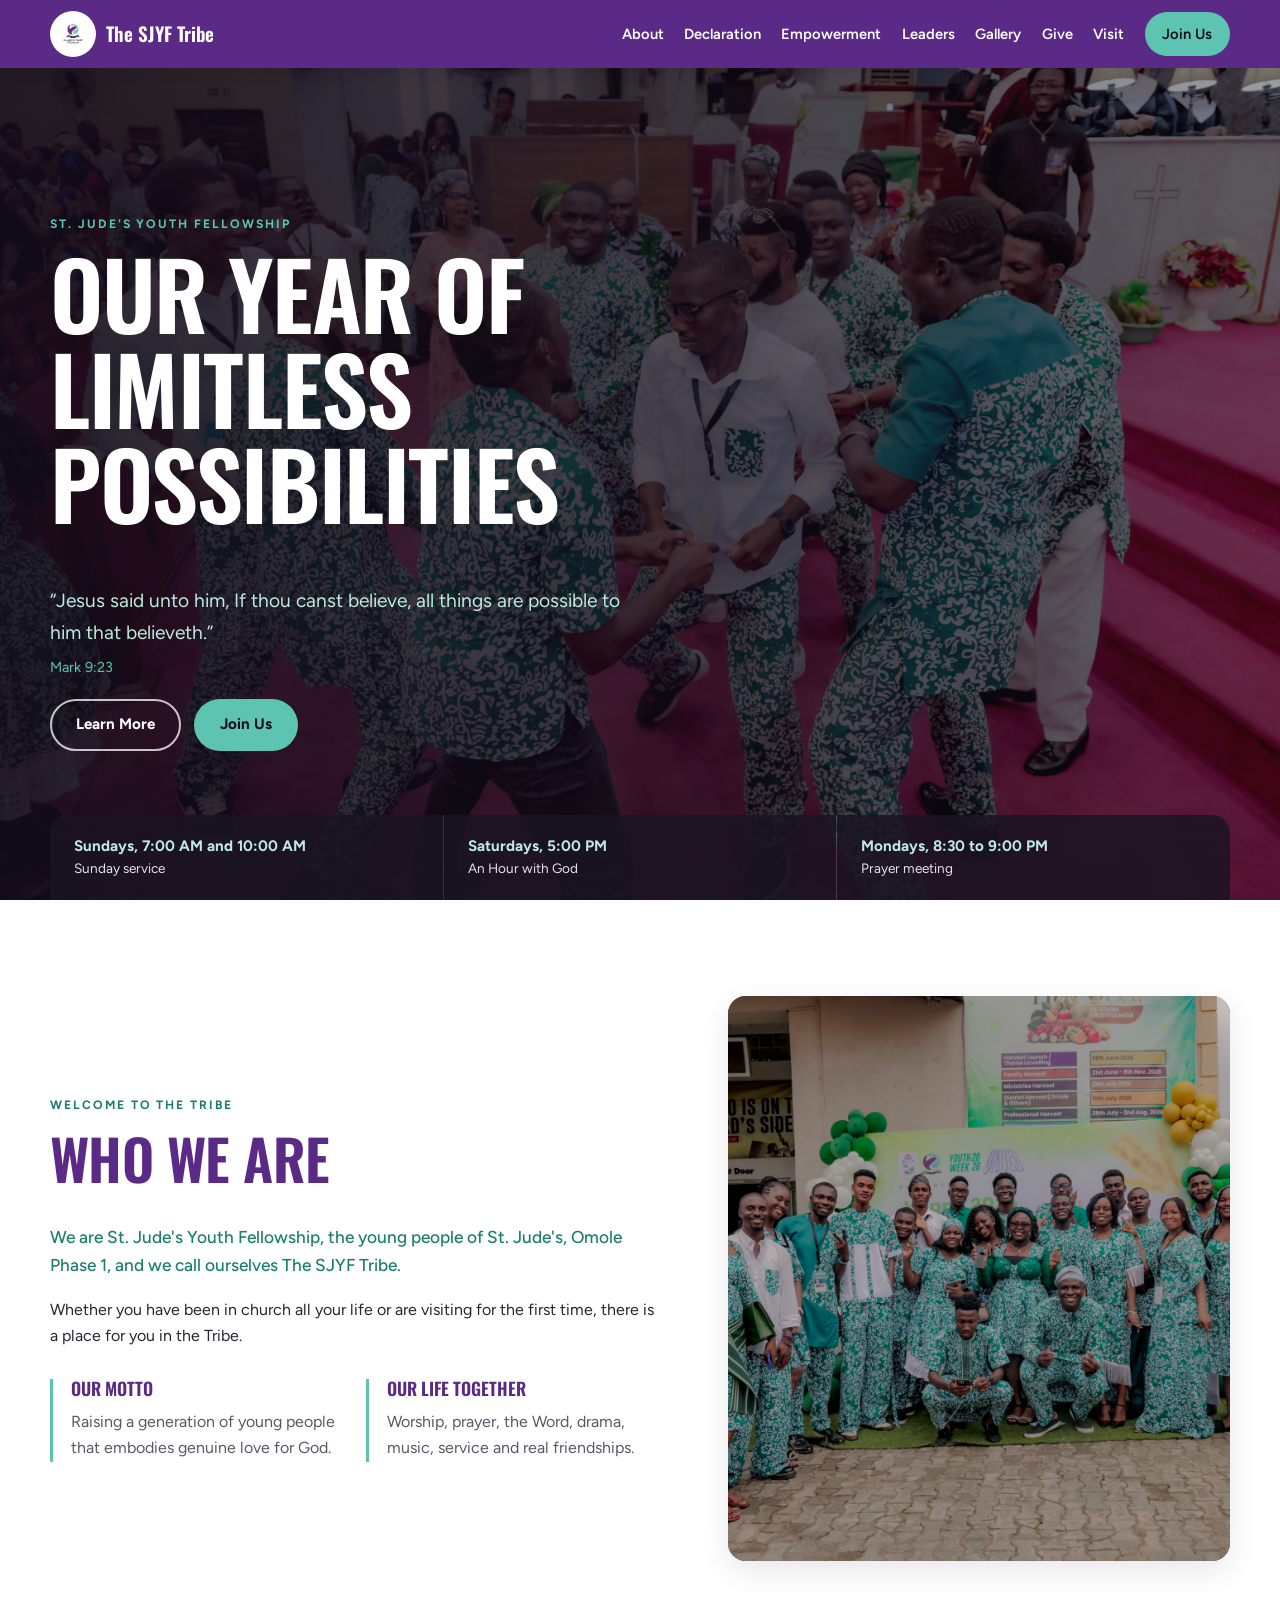
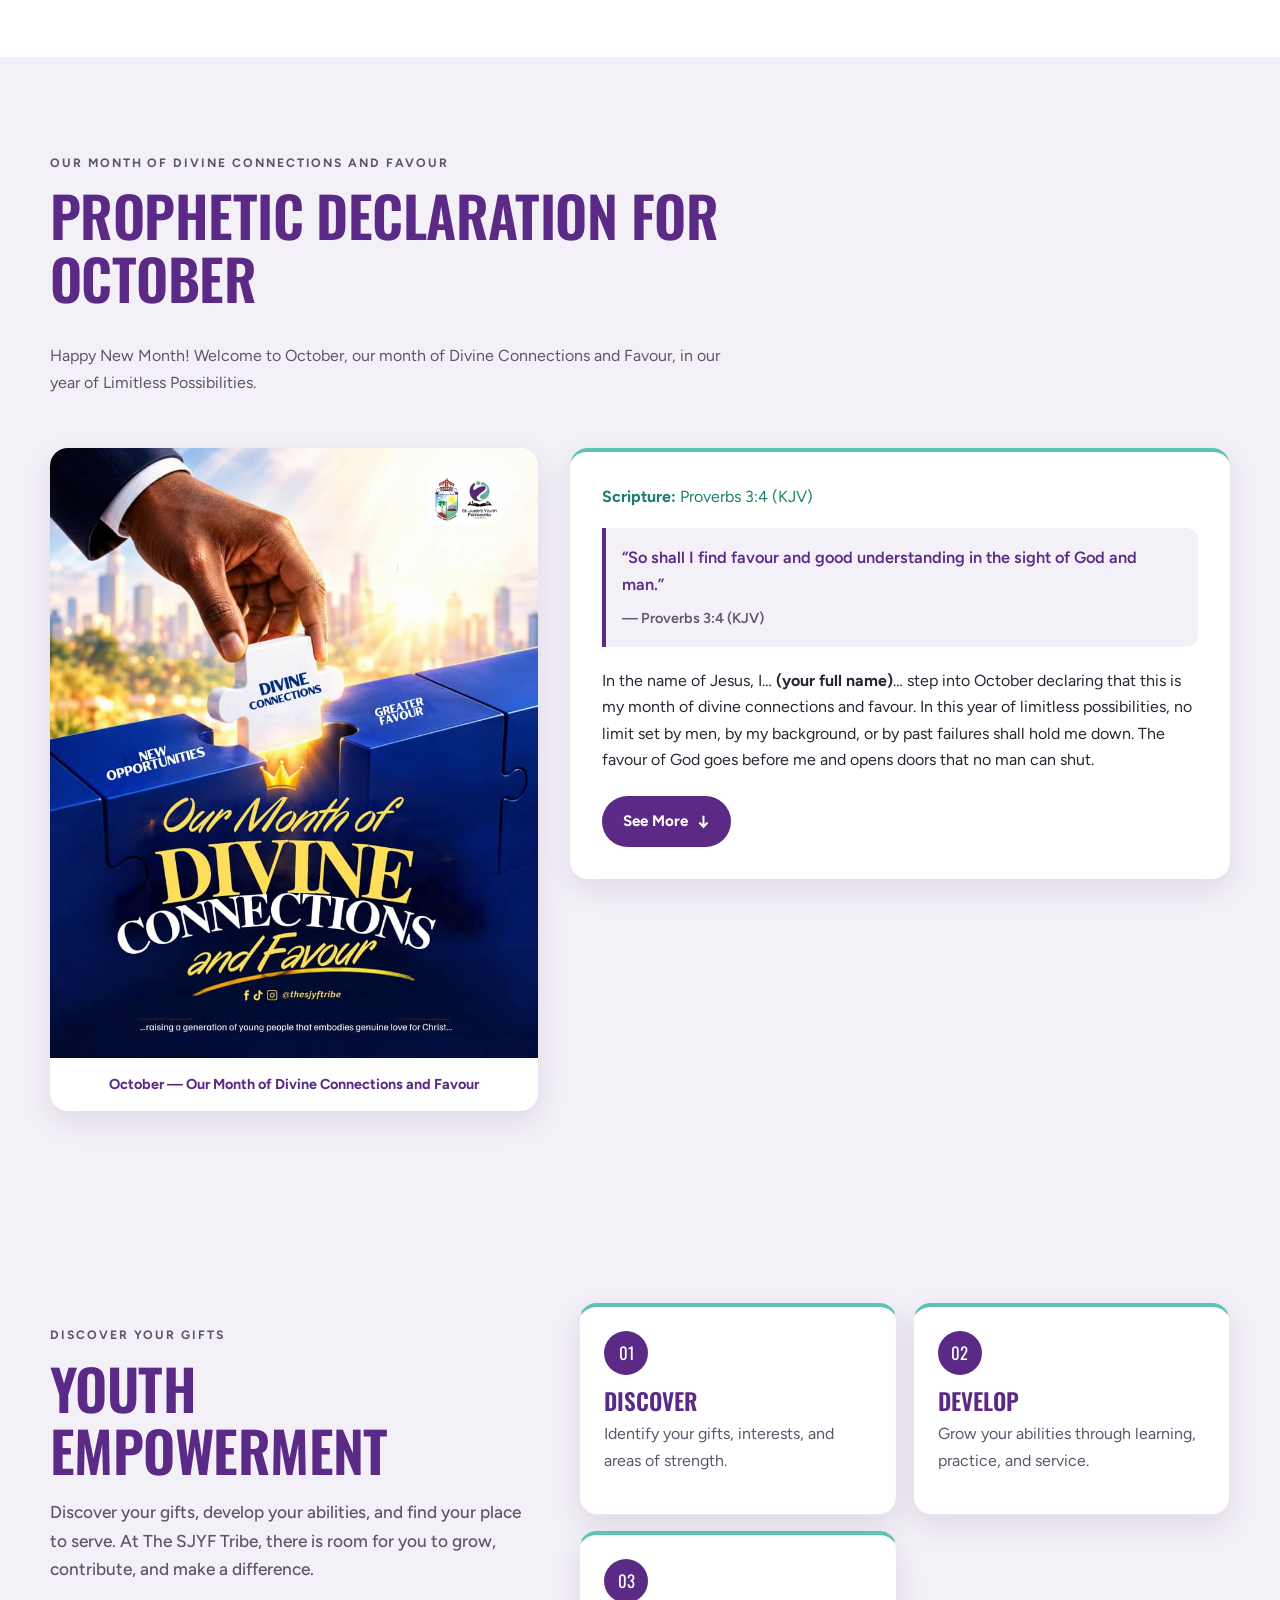
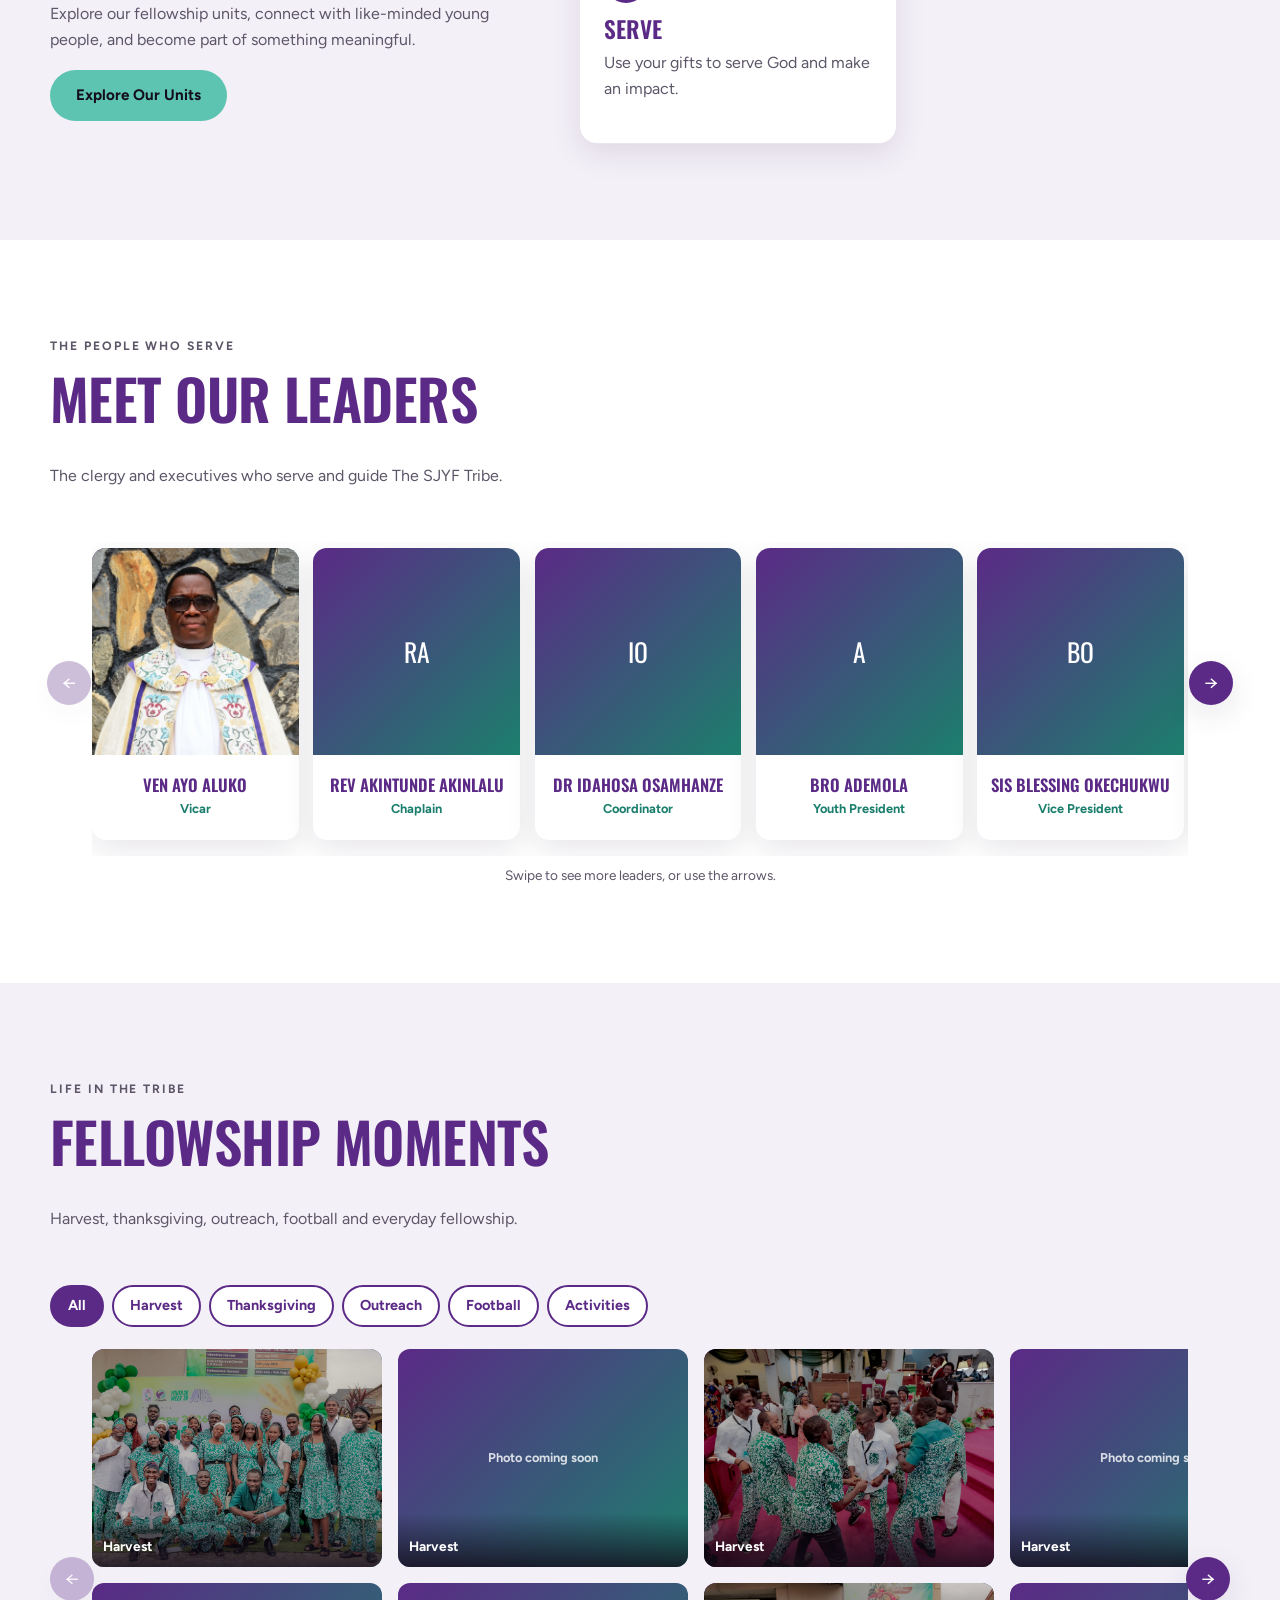
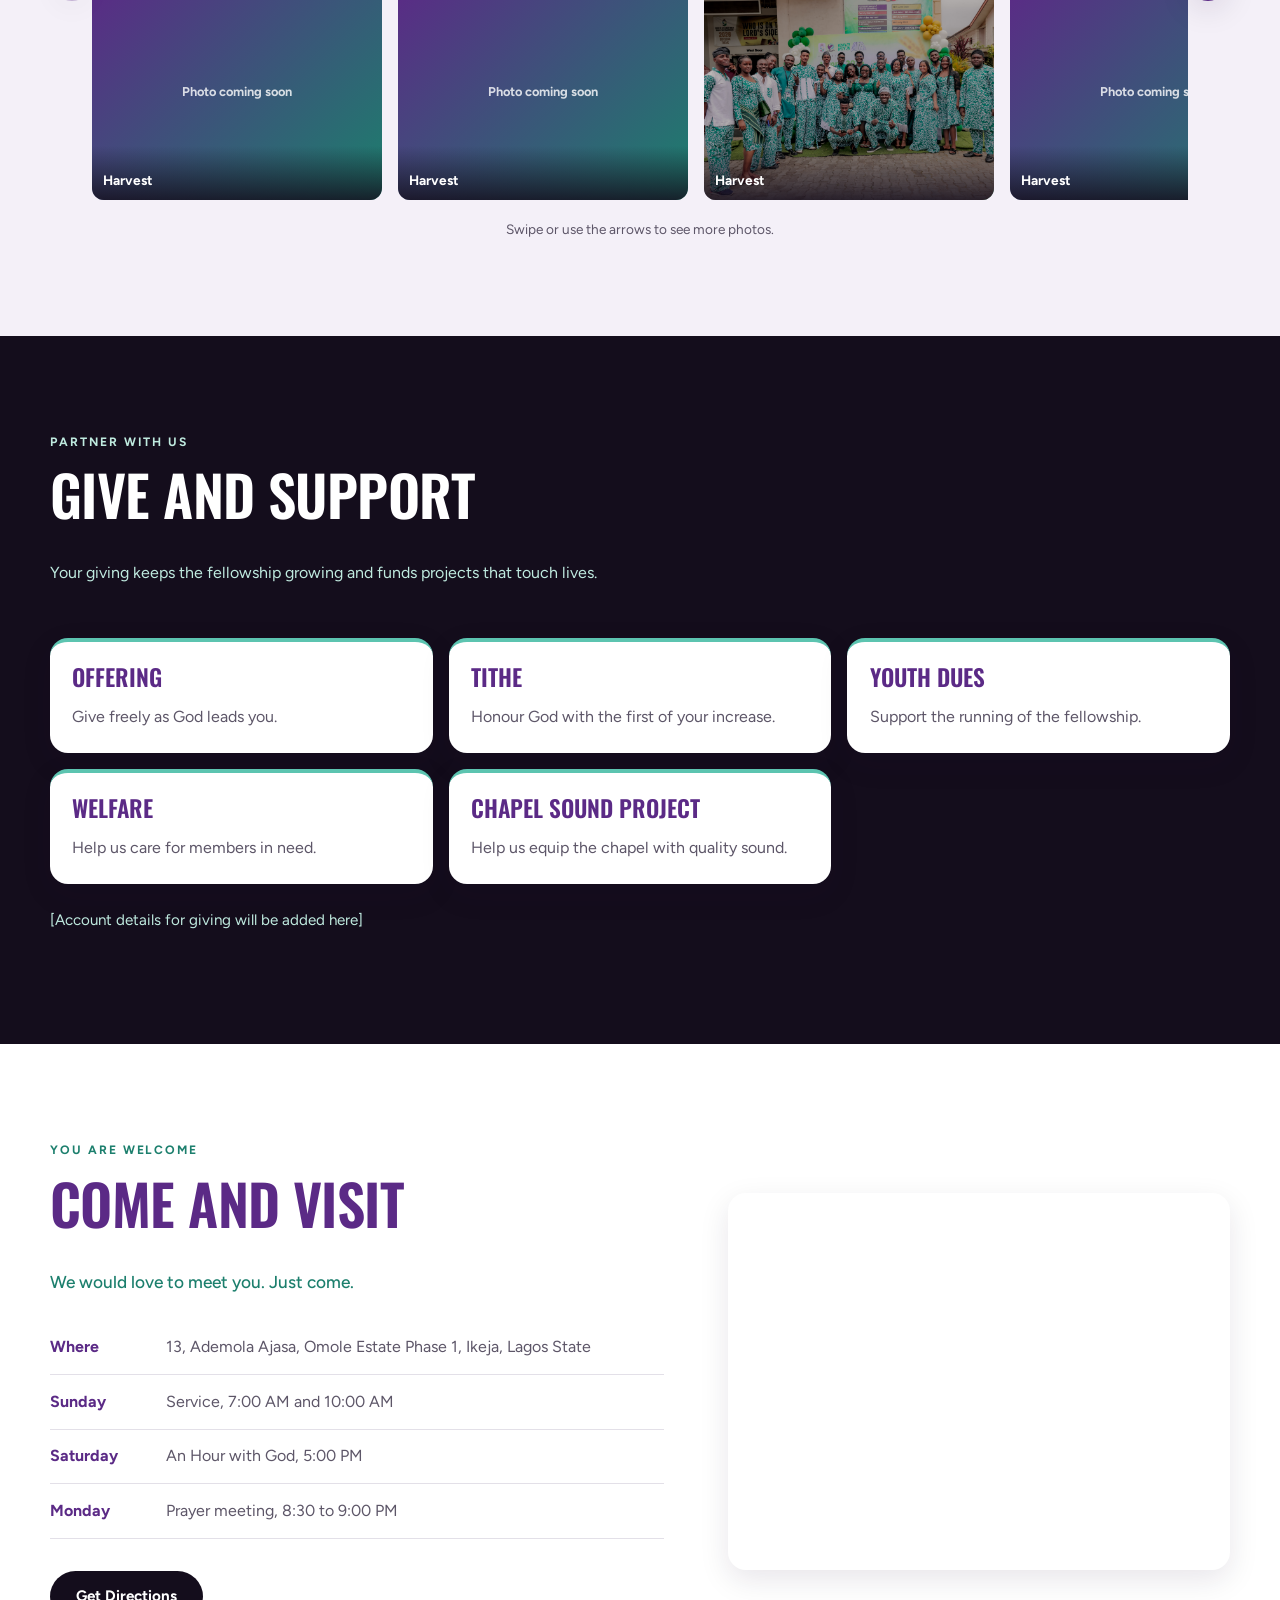
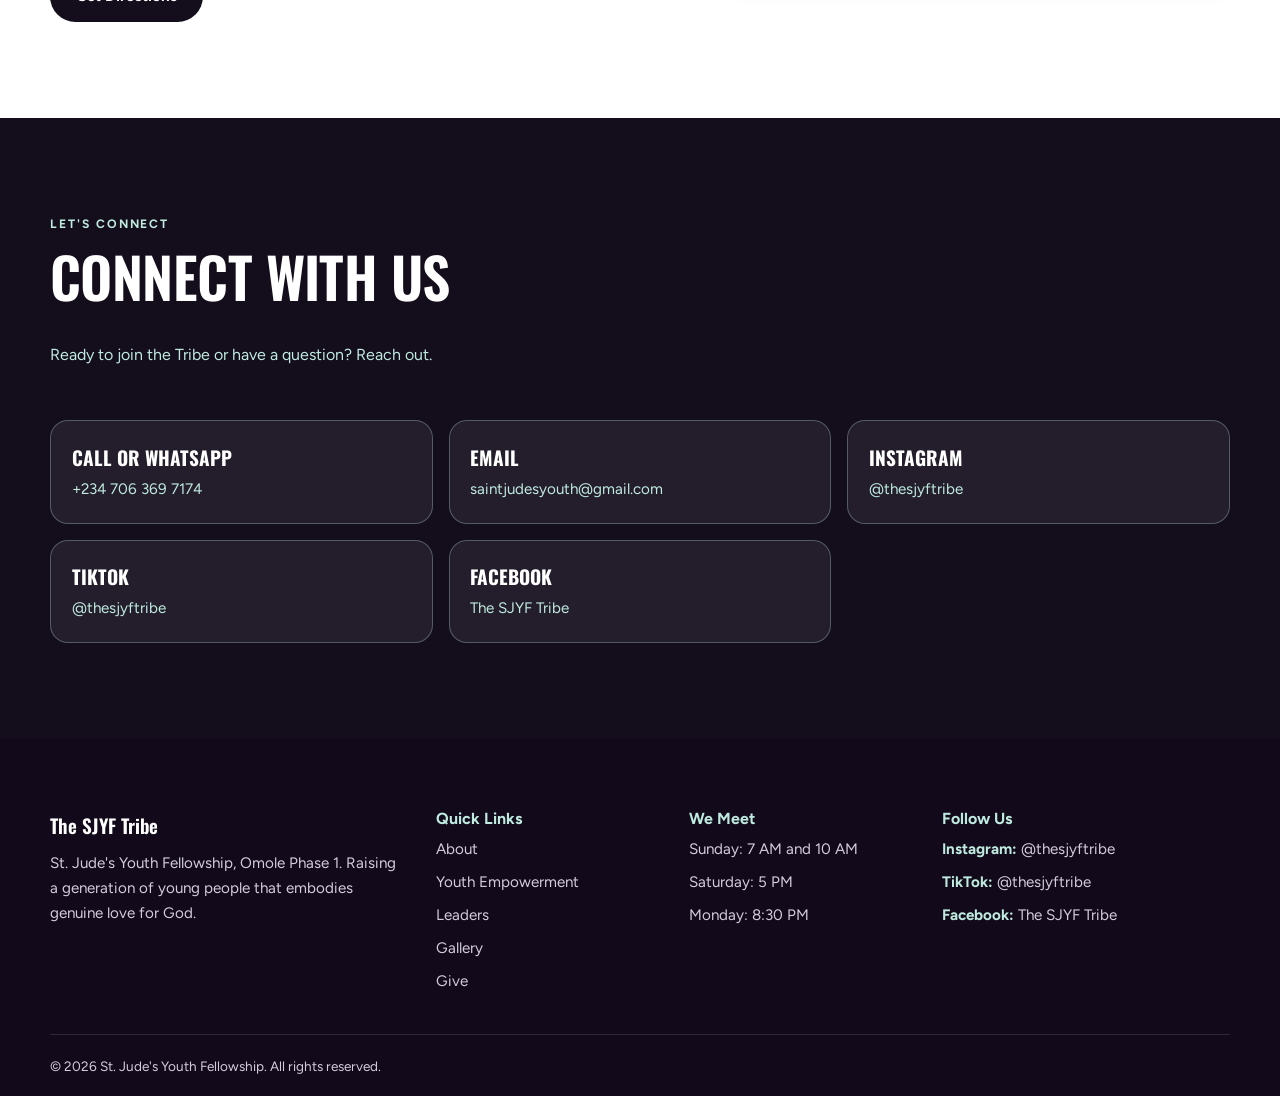
==== commit 0a9cc450: "updated it and added some new features" ====
--- a/index.html
+++ b/index.html
@@ -1,4 +1,3 @@
-
 <!DOCTYPE html>
 <html lang="en">
 <head>
@@ -7,68 +6,47 @@
 
   <title>The SJYF Tribe | St. Jude's Youth Fellowship</title>
 
-  <meta
-    name="description"
-    content="St. Jude's Youth Fellowship, Omole Phase 1, Ikeja, Lagos. Raising a generation of young people that embodies genuine love for God."
-  >
+  <meta name="description" content="St. Jude's Youth Fellowship, Omole Phase 1, Ikeja, Lagos. Raising a generation of young people that embodies genuine love for God.">
   <meta name="theme-color" content="#5b2a86">
 
-  <!-- Google Fonts -->
   <link rel="preconnect" href="https://fonts.googleapis.com">
   <link rel="preconnect" href="https://fonts.gstatic.com" crossorigin>
-
-  <link
-    href="https://fonts.googleapis.com/css2?family=Oswald:wght@400;500;600;700&family=Figtree:wght@400;500;600;700&display=swap"
-    rel="stylesheet"
-  >
-
-  <!-- CSS -->
+  <link href="https://fonts.googleapis.com/css2?family=Oswald:wght@400;500;600;700&family=Figtree:wght@400;500;600;700&display=swap" rel="stylesheet">
+
   <link rel="stylesheet" href="css/style.css">
+  <link rel="stylesheet" href="css/pages.css">
 </head>
 
 <body>
 
-  <!-- HEADER AND NAVIGATION -->
+  <!-- HEADER -->
   <header class="site-header" id="top">
     <div class="container nav-bar">
-
       <a href="#top" class="brand">
         <span class="brand-logo">
-          <img
-            src="images/logo.jpg"
-            alt="St. Jude's Youth Fellowship logo"
-          >
+          <img src="images/logo.jpg" alt="St. Jude's Youth Fellowship logo" width="46" height="46">
         </span>
-
         <span class="brand-name">The SJYF Tribe</span>
       </a>
 
-      <button
-        class="nav-toggle"
-        type="button"
-        aria-label="Open menu"
-        aria-expanded="false"
-        aria-controls="site-nav"
-      >
+      <button class="nav-toggle" type="button" aria-label="Open menu" aria-expanded="false" aria-controls="site-nav">
         <span></span>
         <span></span>
         <span></span>
       </button>
 
-      <nav id="site-nav" class="site-nav" aria-label="Main navigation">
+      <nav class="site-nav" id="site-nav" aria-label="Main navigation">
         <ul>
           <li><a href="#about">About</a></li>
           <li><a href="#declaration">Declaration</a></li>
+          <li><a href="#empowerment">Empowerment</a></li>
           <li><a href="#leaders">Leaders</a></li>
           <li><a href="#gallery">Gallery</a></li>
           <li><a href="#give">Give</a></li>
           <li><a href="#visit">Visit</a></li>
-          <li>
-            <a href="#contact" class="btn btn-green btn-small">Join Us</a>
-          </li>
+          <li><a href="#contact" class="btn btn-green btn-small">Join Us</a></li>
         </ul>
       </nav>
-
     </div>
   </header>
 
@@ -76,23 +54,15 @@
 
     <!-- HERO SECTION -->
     <section class="hero">
-      <img
-        class="hero-img"
-        src="images/crowd2.jpeg"
-        alt=""
-        onerror="this.remove()"
-      >
-
+      <img class="hero-img" src="images/crowd2.jpeg" alt="" fetchpriority="high" decoding="async" onerror="this.remove()">
       <div class="hero-overlay"></div>
 
       <div class="container hero-content">
         <p class="hero-eyebrow">ST. JUDE'S YOUTH FELLOWSHIP</p>
-
         <h1>Our Year of Limitless Possibilities</h1>
 
         <p class="verse">
-          &ldquo;Jesus said unto him, If thou canst believe, all things are
-          possible to him that believeth.&rdquo;
+          “Jesus said unto him, If thou canst believe, all things are possible to him that believeth.”
           <cite>Mark 9:23</cite>
         </p>
 
@@ -108,12 +78,10 @@
             <strong>Sundays, 7:00 AM and 10:00 AM</strong>
             <span>Sunday service</span>
           </div>
-
           <div>
             <strong>Saturdays, 5:00 PM</strong>
             <span>An Hour with God</span>
           </div>
-
           <div>
             <strong>Mondays, 8:30 to 9:00 PM</strong>
             <span>Prayer meeting</span>
@@ -125,143 +93,153 @@
     <!-- ABOUT SECTION -->
     <section class="section" id="about">
       <div class="container split">
-
         <div class="split-text reveal">
           <p class="eyebrow">WELCOME TO THE TRIBE</p>
-
           <h2>Who We Are</h2>
 
           <p class="lead">
-            We are St. Jude's Youth Fellowship, the young people of St. Jude's,
-            Omole Phase 1, and we call ourselves The SJYF Tribe.
+            We are St. Jude's Youth Fellowship, the young people of St. Jude's, Omole Phase 1, and we call ourselves The SJYF Tribe.
           </p>
 
           <p>
-            Whether you have been in church all your life or are visiting for
-            the first time, there is a place for you in the Tribe.
+            Whether you have been in church all your life or are visiting for the first time, there is a place for you in the Tribe.
           </p>
 
           <div class="pillars">
             <div>
               <h3>Our Motto</h3>
+              <p>Raising a generation of young people that embodies genuine love for God.</p>
+            </div>
+            <div>
+              <h3>Our Life Together</h3>
+              <p>Worship, prayer, the Word, drama, music, service and real friendships.</p>
+            </div>
+          </div>
+        </div>
+
+        <figure class="split-img reveal">
+          <img src="images/group.jpeg" alt="The SJYF Tribe together" loading="lazy" decoding="async" onerror="this.remove()">
+        </figure>
+      </div>
+    </section>
+
+    <!-- PROPHETIC DECLARATION -->
+    <section class="section section-tint" id="declaration">
+      <div class="container">
+        <div class="section-head reveal">
+          <p class="eyebrow">OUR MONTH OF DIVINE CONNECTIONS AND FAVOUR</p>
+          <h2>Prophetic Declaration for October</h2>
+          <p>
+            Happy New Month! Welcome to October, our month of Divine Connections and Favour, in our year of Limitless Possibilities.
+          </p>
+        </div>
+
+        <div class="prophetic-layout">
+          <figure class="prophetic-image reveal">
+            <img src="images/october-prophetic-declaration.jpeg" alt="October Prophetic Declaration" loading="lazy" decoding="async">
+            <figcaption>October — Our Month of Divine Connections and Favour</figcaption>
+          </figure>
+
+          <article class="prophetic-content reveal">
+            <p class="prophetic-scripture">
+              <strong>Scripture:</strong> Proverbs 3:4 (KJV)
+            </p>
+
+            <blockquote class="prophetic-verse">
+              “So shall I find favour and good understanding in the sight of God and man.”
+              <cite>— Proverbs 3:4 (KJV)</cite>
+            </blockquote>
+
+            <div class="prophetic-intro">
               <p>
-                Raising a generation of young people that embodies genuine
-                love for God.
+                In the name of Jesus, I… <strong>(your full name)</strong>… step into October declaring that this is my month of divine connections and favour. In this year of limitless possibilities, no limit set by men, by my background, or by past failures shall hold me down. The favour of God goes before me and opens doors that no man can shut.
               </p>
             </div>
 
-            <div>
-              <h3>Our Life Together</h3>
+            <div class="prophetic-extra" id="prophetic-extra" hidden>
               <p>
-                Worship, prayer, the Word, drama, music, service and real
-                friendships.
+                I decree and declare that I find favour and good understanding in the sight of God and man. Heaven smiles on me, and people are moved to help me. My name comes up for good in rooms I have not yet entered. Helpers of destiny locate me. I am connected to the right mentors, opportunities, and friendships, and the right places. The Holy Spirit cuts me off from every wrong association.
+              </p>
+
+              <p>
+                I receive wisdom beyond my years. In my studies, career, business, and ministry, I excel. Examinations, interviews, applications, and proposals turn in my favour. Where others are rejected, I am accepted, and where others struggle, I find grace.
+              </p>
+
+              <p>
+                This October, my gifts make room for me and bring me before great men. I will not be hidden or forgotten. Like Joseph, Daniel and Esther, I rise to places of influence and use them for God's glory. My spiritual fire burns brighter as I grow in the Word, in prayer and in love for God's house.
+              </p>
+
+              <p class="prophetic-closing">
+                October is my month. I am favoured, connected, free and limitless. It is settled in heaven and established on earth, in the mighty name of Jesus I decree and declare. Amen!
               </p>
             </div>
-          </div>
-        </div>
-
-        <figure class="split-img reveal">
-          <img
-            src="images/group.jpeg"
-            alt="The SJYF Tribe together"
-            loading="lazy"
-            onerror="this.remove()"
-          >
-        </figure>
-
-      </div>
-    </section>
-
-    <!-- DECLARATION AND WEEKLY ACTIVITIES -->
-    <section class="section section-tint" id="declaration">
-      <div class="container">
-
-        <div class="section-head reveal">
-          <p class="eyebrow">OUR FAITH AND FOCUS</p>
-
-          <h2>Prophetic Declaration</h2>
+
+            <button class="prophetic-toggle" id="prophetic-toggle" type="button" aria-expanded="false" aria-controls="prophetic-extra">
+              See More <span aria-hidden="true">↓</span>
+            </button>
+          </article>
+        </div>
+      </div>
+    </section>
+
+    <!-- YOUTH EMPOWERMENT -->
+    <section class="section empowerment-section" id="empowerment">
+      <div class="container empowerment-content">
+        <div class="empowerment-text reveal">
+          <p class="eyebrow">DISCOVER YOUR GIFTS</p>
+          <h2>Youth Empowerment</h2>
+
+          <p class="lead">
+            Discover your gifts, develop your abilities, and find your place to serve. At The SJYF Tribe, there is room for you to grow, contribute, and make a difference.
+          </p>
 
           <p>
-            Every month carries a theme, and with it declarations we speak
-            over our lives together.
+            Explore our fellowship units, connect with like-minded young people, and become part of something meaningful.
           </p>
-        </div>
-
-        <div class="theme-box reveal">
-          <small>This month's theme</small>
-
-          <h3>[Month's theme goes here]</h3>
-
-          <ul class="declarations">
-            <li>[Declaration 1]</li>
-            <li>[Declaration 2]</li>
-            <li>[Declaration 3]</li>
-          </ul>
-        </div>
-
-        <h2 class="weekly-heading reveal">This Week With Us</h2>
-
-        <div class="grid grid-3">
-          <article class="card reveal">
-            <h3>Sunday Service</h3>
-            <p>
-              7:00 AM and 10:00 AM. Come and worship with the whole church.
-            </p>
-          </article>
-
-          <article class="card reveal">
-            <h3>An Hour with God</h3>
-            <p>
-              Saturdays at 5:00 PM. One hour set apart to seek Him together.
-            </p>
-          </article>
-
-          <article class="card reveal">
-            <h3>Prayer Meeting</h3>
-            <p>
-              Mondays, 8:30 to 9:00 PM. Start the week in prayer.
-            </p>
-          </article>
-        </div>
-
-      </div>
-    </section>
-
-    <!-- LEADERS SECTION -->
+
+          <a href="units.html" class="btn btn-green">Explore Our Units</a>
+        </div>
+
+        <div class="empowerment-cards reveal">
+          <div class="empowerment-card">
+            <span class="empowerment-icon">01</span>
+            <h3>Discover</h3>
+            <p>Identify your gifts, interests, and areas of strength.</p>
+          </div>
+
+          <div class="empowerment-card">
+            <span class="empowerment-icon">02</span>
+            <h3>Develop</h3>
+            <p>Grow your abilities through learning, practice, and service.</p>
+          </div>
+
+          <div class="empowerment-card">
+            <span class="empowerment-icon">03</span>
+            <h3>Serve</h3>
+            <p>Use your gifts to serve God and make an impact.</p>
+          </div>
+        </div>
+      </div>
+    </section>
+
+    <!-- LEADERS -->
     <section class="section" id="leaders">
       <div class="container">
-
         <div class="section-head reveal">
           <p class="eyebrow">THE PEOPLE WHO SERVE</p>
-
           <h2>Meet Our Leaders</h2>
-
-          <p>
-            The clergy and executives who serve and guide The SJYF Tribe.
-          </p>
+          <p>The clergy and executives who serve and guide The SJYF Tribe.</p>
         </div>
 
         <div class="leaders-carousel">
-
-          <button
-            class="leaders-arrow leaders-prev"
-            type="button"
-            aria-label="See previous leaders"
-          >
-            &#8592;
-          </button>
+          <button class="leaders-arrow leaders-prev" type="button" aria-label="See previous leaders">←</button>
 
           <div class="leaders-track" id="leaders-track">
 
             <article class="leader">
               <div class="photo">
                 <span>AA</span>
-                <img
-                  src="images/vicar.jpeg"
-                  alt="Ven Ayo Aluko"
-                  loading="lazy"
-                  onerror="this.remove()"
-                >
+                <img src="images/vicar.jpeg" alt="Ven Ayo Aluko" loading="lazy" decoding="async" onerror="this.remove()">
               </div>
               <div class="leader-info">
                 <h3>Ven Ayo Aluko</h3>
@@ -272,12 +250,7 @@
             <article class="leader">
               <div class="photo">
                 <span>RA</span>
-                <img
-                  src="images/rev%20akintude%20akinalu.jpeg"
-                  alt="Rev Akintunde Akinlalu"
-                  loading="lazy"
-                  onerror="this.remove()"
-                >
+                <img src="images/rev%20akintude%20akinalu.jpeg" alt="Rev Akintunde Akinlalu" loading="lazy" decoding="async" onerror="this.remove()">
               </div>
               <div class="leader-info">
                 <h3>Rev Akintunde Akinlalu</h3>
@@ -288,12 +261,7 @@
             <article class="leader">
               <div class="photo">
                 <span>IO</span>
-                <img
-                  src="images/osahamanse%20idahosa.jpeg"
-                  alt="Dr Idahosa Osamhanze"
-                  loading="lazy"
-                  onerror="this.remove()"
-                >
+                <img src="images/osahamanse%20idahosa.jpeg" alt="Dr Idahosa Osamhanze" loading="lazy" decoding="async" onerror="this.remove()">
               </div>
               <div class="leader-info">
                 <h3>Dr Idahosa Osamhanze</h3>
@@ -304,12 +272,7 @@
             <article class="leader">
               <div class="photo">
                 <span>A</span>
-                <img
-                  src="images/ademola%20temitope.jpeg"
-                  alt="Bro Ademola"
-                  loading="lazy"
-                  onerror="this.remove()"
-                >
+                <img src="images/ademola%20temitope.jpeg" alt="Bro Ademola" loading="lazy" decoding="async" onerror="this.remove()">
               </div>
               <div class="leader-info">
                 <h3>Bro Ademola</h3>
@@ -320,12 +283,7 @@
             <article class="leader">
               <div class="photo">
                 <span>BO</span>
-                <img
-                  src="images/preciuos%20blessing.jpeg"
-                  alt="Sis Blessing Okechukwu"
-                  loading="lazy"
-                  onerror="this.remove()"
-                >
+                <img src="images/preciuos%20blessing.jpeg" alt="Sis Blessing Okechukwu" loading="lazy" decoding="async" onerror="this.remove()">
               </div>
               <div class="leader-info">
                 <h3>Sis Blessing Okechukwu</h3>
@@ -336,12 +294,7 @@
             <article class="leader">
               <div class="photo">
                 <span>DA</span>
-                <img
-                  src="images/dabiri.jpeg"
-                  alt="Bro Dabiri Ayomide"
-                  loading="lazy"
-                  onerror="this.remove()"
-                >
+                <img src="images/dabiri.jpeg" alt="Bro Dabiri Ayomide" loading="lazy" decoding="async" onerror="this.remove()">
               </div>
               <div class="leader-info">
                 <h3>Bro Dabiri Ayomide</h3>
@@ -352,12 +305,7 @@
             <article class="leader">
               <div class="photo">
                 <span>PA</span>
-                <img
-                  src="images/precious%20nkiruka.jpeg"
-                  alt="Sis Precious Abonyi"
-                  loading="lazy"
-                  onerror="this.remove()"
-                >
+                <img src="images/precious%20nkiruka.jpeg" alt="Sis Precious Abonyi" loading="lazy" decoding="async" onerror="this.remove()">
               </div>
               <div class="leader-info">
                 <h3>Sis Precious Abonyi</h3>
@@ -368,12 +316,7 @@
             <article class="leader">
               <div class="photo">
                 <span>OD</span>
-                <img
-                  src="images/delight.jpeg"
-                  alt="Bro Osamhanze Delight"
-                  loading="lazy"
-                  onerror="this.remove()"
-                >
+                <img src="images/delight.jpeg" alt="Bro Osamhanze Delight" loading="lazy" decoding="async" onerror="this.remove()">
               </div>
               <div class="leader-info">
                 <h3>Bro Osamhanze Delight</h3>
@@ -384,12 +327,7 @@
             <article class="leader">
               <div class="photo">
                 <span>IA</span>
-                <img
-                  src="images/israel.jpeg"
-                  alt="Bro Isreal Adeyemi"
-                  loading="lazy"
-                  onerror="this.remove()"
-                >
+                <img src="images/israel.jpeg" alt="Bro Isreal Adeyemi" loading="lazy" decoding="async" onerror="this.remove()">
               </div>
               <div class="leader-info">
                 <h3>Bro Isreal Adeyemi</h3>
@@ -400,12 +338,7 @@
             <article class="leader">
               <div class="photo">
                 <span>PU</span>
-                <img
-                  src="images/phillip%20uche.jpeg"
-                  alt="Bro Philip Uche"
-                  loading="lazy"
-                  onerror="this.remove()"
-                >
+                <img src="images/phillip%20uche.jpeg" alt="Bro Philip Uche" loading="lazy" decoding="async" onerror="this.remove()">
               </div>
               <div class="leader-info">
                 <h3>Bro Philip Uche</h3>
@@ -416,12 +349,7 @@
             <article class="leader">
               <div class="photo">
                 <span>KJ</span>
-                <img
-                  src="images/leaders/bro-kelechi-johnson.jpg"
-                  alt="Bro Kelechi Johnson"
-                  loading="lazy"
-                  onerror="this.remove()"
-                >
+                <img src="images/kelechi johnson.jpg" alt="Bro Kelechi Johnson" loading="lazy" decoding="async" onerror="this.remove()">
               </div>
               <div class="leader-info">
                 <h3>Bro Kelechi Johnson</h3>
@@ -432,12 +360,7 @@
             <article class="leader">
               <div class="photo">
                 <span>NO</span>
-                <img
-                  src="images/chinonyerem%20blessing.jpeg"
-                  alt="Sis Nonye Onwunaike"
-                  loading="lazy"
-                  onerror="this.remove()"
-                >
+                <img src="images/chinonyerem%20blessing.jpeg" alt="Sis Nonye Onwunaike" loading="lazy" decoding="async" onerror="this.remove()">
               </div>
               <div class="leader-info">
                 <h3>Sis Nonye Onwunaike</h3>
@@ -448,12 +371,7 @@
             <article class="leader">
               <div class="photo">
                 <span>OI</span>
-                <img
-                  src="images/okolo%20ikechuckwu.jpeg"
-                  alt="Bro Okolo Ikechukwu"
-                  loading="lazy"
-                  onerror="this.remove()"
-                >
+                <img src="images/okolo%20ikechuckwu.jpeg" alt="Bro Okolo Ikechukwu" loading="lazy" decoding="async" onerror="this.remove()">
               </div>
               <div class="leader-info">
                 <h3>Bro Okolo Ikechukwu</h3>
@@ -464,12 +382,7 @@
             <article class="leader">
               <div class="photo">
                 <span>OW</span>
-                <img
-                  src="images/osamahanse%20wisdom.jpeg"
-                  alt="Bro Osamhanze Wisdom"
-                  loading="lazy"
-                  onerror="this.remove()"
-                >
+                <img src="images/osamahanse%20wisdom.jpeg" alt="Bro Osamhanze Wisdom" loading="lazy" decoding="async" onerror="this.remove()">
               </div>
               <div class="leader-info">
                 <h3>Bro Osamhanze Wisdom</h3>
@@ -480,12 +393,7 @@
             <article class="leader">
               <div class="photo">
                 <span>IA</span>
-                <img
-                  src="images/leaders/sis-ifeoma-anaka.jpg"
-                  alt="Sis Ifeoma Anaka"
-                  loading="lazy"
-                  onerror="this.remove()"
-                >
+                <img src="images/ifeoma anaka.jpeg" alt="Sis Ifeoma Anaka" loading="lazy" decoding="async" onerror="this.remove()">
               </div>
               <div class="leader-info">
                 <h3>Sis Ifeoma Anaka</h3>
@@ -496,12 +404,7 @@
             <article class="leader">
               <div class="photo">
                 <span>DO</span>
-                <img
-                  src="images/dipo-ojo.jpeg"
-                  alt="Bro Dipo Ojo Ayo"
-                  loading="lazy"
-                  onerror="this.remove()"
-                >
+                <img src="images/dipo-ojo.jpeg" alt="Bro Dipo Ojo Ayo" loading="lazy" decoding="async" onerror="this.remove()">
               </div>
               <div class="leader-info">
                 <h3>Bro Dipo Ojo Ayo</h3>
@@ -512,12 +415,7 @@
             <article class="leader">
               <div class="photo">
                 <span>VA</span>
-                <img
-                  src="images/leaders/bro-victor-alaoma.jpg"
-                  alt="Bro Victor Alaoma"
-                  loading="lazy"
-                  onerror="this.remove()"
-                >
+                <img src="images/victor alaoma.jpg" alt="Bro Victor Alaoma" loading="lazy" decoding="async" onerror="this.remove()">
               </div>
               <div class="leader-info">
                 <h3>Bro Victor Alaoma</h3>
@@ -528,12 +426,7 @@
             <article class="leader">
               <div class="photo">
                 <span>AE</span>
-                <img
-                  src="images/abonyi%20ugochukwu%20emmanuel.jpeg"
-                  alt="Bro Abonyi Ugochukwu Emmanuel"
-                  loading="lazy"
-                  onerror="this.remove()"
-                >
+                <img src="images/abonyi ugochukwu emmanuel.jpeg" alt="Bro Abonyi Ugochukwu Emmanuel" loading="lazy" decoding="async" onerror="this.remove()">
               </div>
               <div class="leader-info">
                 <h3>Bro Abonyi Ugochukwu Emmanuel</h3>
@@ -544,12 +437,7 @@
             <article class="leader">
               <div class="photo">
                 <span>OO</span>
-                <img
-                  src="images/olusegun%20E.jpeg"
-                  alt="Bro Olaniyi Olusegun"
-                  loading="lazy"
-                  onerror="this.remove()"
-                >
+                <img src="images/olusegun E.jpeg" alt="Bro Olaniyi Olusegun" loading="lazy" decoding="async" onerror="this.remove()">
               </div>
               <div class="leader-info">
                 <h3>Bro Olaniyi Olusegun</h3>
@@ -559,137 +447,151 @@
 
           </div>
 
-          <button
-            class="leaders-arrow leaders-next"
-            type="button"
-            aria-label="See more leaders"
-          >
-            &#8594;
-          </button>
-
-        </div>
-
-        <p class="carousel-hint">
-          Swipe to see more leaders, or use the arrows.
-        </p>
-      </div>
-    </section>
-
-    <!-- GALLERY SECTION -->
+          <button class="leaders-arrow leaders-next" type="button" aria-label="See more leaders">→</button>
+        </div>
+
+        <p class="carousel-hint">Swipe to see more leaders, or use the arrows.</p>
+      </div>
+    </section>
+
+    <!-- GALLERY -->
     <section class="section section-tint" id="gallery">
       <div class="container">
-
         <div class="section-head reveal">
           <p class="eyebrow">LIFE IN THE TRIBE</p>
-
           <h2>Fellowship Moments</h2>
-
-          <p>Highlights from our harvest and beyond.</p>
-        </div>
-
-        <div class="gallery" aria-label="Fellowship photo gallery">
-
-          <figure>
-            <img
-              src="images/group2.jpeg"
-              alt="Harvest fellowship moment 1"
-              loading="lazy"
-              onerror="this.remove()"
-            >
-            <figcaption>Harvest</figcaption>
-          </figure>
-
-          <figure>
-            <img
-              src="images/praise.jpeg"
-              alt="Harvest fellowship moment 2"
-              loading="lazy"
-              onerror="this.remove()"
-            >
-            <figcaption>Harvest</figcaption>
-          </figure>
-
-          <figure>
-            <img
-              src="images/choir.jpeg"
-              alt="Harvest fellowship moment 3"
-              loading="lazy"
-              onerror="this.remove()"
-            >
-            <figcaption>Harvest</figcaption>
-          </figure>
-
-          <figure>
-            <img
-              src="images/sitting.jpeg"
-              alt="Harvest fellowship moment 4"
-              loading="lazy"
-              onerror="this.remove()"
-            >
-            <figcaption>Harvest</figcaption>
-          </figure>
-
-          <figure>
-            <img
-              src="images/crowd2.jpeg"
-              alt="Harvest fellowship moment 5"
-              loading="lazy"
-              onerror="this.remove()"
-            >
-            <figcaption>Harvest</figcaption>
-          </figure>
-
-          <figure>
-            <img
-              src="images/group.jpeg"
-              alt="Harvest fellowship moment 6"
-              loading="lazy"
-              onerror="this.remove()"
-            >
-            <figcaption>Harvest</figcaption>
-          </figure>
-
-          <figure>
-            <img
-              src="images/praise2.jpeg"
-              alt="Harvest fellowship moment 7"
-              loading="lazy"
-              onerror="this.remove()"
-            >
-            <figcaption>Harvest</figcaption>
-          </figure>
-
-          <figure>
-            <img
-              src="images/crowd1.jpeg"
-              alt="Harvest fellowship moment 8"
-              loading="lazy"
-              onerror="this.remove()"
-            >
-            <figcaption>Harvest</figcaption>
-          </figure>
-
-        </div>
-
-        <p class="carousel-hint swipe-hint">
-          Swipe to see more photos.
-        </p>
-      </div>
-    </section>
-
-    <!-- GIVING SECTION -->
+          <p>Harvest, thanksgiving, outreach, football and everyday fellowship.</p>
+        </div>
+
+        <div class="g-filters" role="group" aria-label="Filter photos">
+          <button class="g-filter" type="button" data-filter="all" aria-pressed="true">All</button>
+          <button class="g-filter" type="button" data-filter="harvest" aria-pressed="false">Harvest</button>
+          <button class="g-filter" type="button" data-filter="thanksgiving" aria-pressed="false">Thanksgiving</button>
+          <button class="g-filter" type="button" data-filter="outreach" aria-pressed="false">Outreach</button>
+          <button class="g-filter" type="button" data-filter="football" aria-pressed="false">Football</button>
+          <button class="g-filter" type="button" data-filter="activities" aria-pressed="false">Activities</button>
+        </div>
+
+        <div class="gallery-wrap" data-carousel>
+          <button class="c-arrow c-prev" type="button" aria-label="Previous photos">←</button>
+
+          <div class="c-track gallery-scroller" aria-label="Fellowship photo gallery">
+            <figure class="g-item" data-cat="harvest">
+              <img src="images/group2.jpeg" alt="Harvest fellowship moment 1" loading="lazy" decoding="async" onerror="this.remove()">
+              <figcaption>Harvest</figcaption>
+            </figure>
+            <figure class="g-item" data-cat="harvest">
+              <img src="images/praise.jpeg" alt="Harvest fellowship moment 2" loading="lazy" decoding="async" onerror="this.remove()">
+              <figcaption>Harvest</figcaption>
+            </figure>
+            <figure class="g-item" data-cat="harvest">
+              <img src="images/choir.jpeg" alt="Harvest fellowship moment 3" loading="lazy" decoding="async" onerror="this.remove()">
+              <figcaption>Harvest</figcaption>
+            </figure>
+            <figure class="g-item" data-cat="harvest">
+              <img src="images/sitting.jpeg" alt="Harvest fellowship moment 4" loading="lazy" decoding="async" onerror="this.remove()">
+              <figcaption>Harvest</figcaption>
+            </figure>
+            <figure class="g-item" data-cat="harvest">
+              <img src="images/crowd2.jpeg" alt="Harvest fellowship moment 5" loading="lazy" decoding="async" onerror="this.remove()">
+              <figcaption>Harvest</figcaption>
+            </figure>
+            <figure class="g-item" data-cat="harvest">
+              <img src="images/group.jpeg" alt="Harvest fellowship moment 6" loading="lazy" decoding="async" onerror="this.remove()">
+              <figcaption>Harvest</figcaption>
+            </figure>
+            <figure class="g-item" data-cat="harvest">
+              <img src="images/praise2.jpeg" alt="Harvest fellowship moment 7" loading="lazy" decoding="async" onerror="this.remove()">
+              <figcaption>Harvest</figcaption>
+            </figure>
+            <figure class="g-item" data-cat="harvest">
+              <img src="images/crowd1.jpeg" alt="Harvest fellowship moment 8" loading="lazy" decoding="async" onerror="this.remove()">
+              <figcaption>Harvest</figcaption>
+            </figure>
+
+            <figure class="g-item" data-cat="thanksgiving">
+              <img src="images/thanksgiving crowd.jpeg" alt="Thanksgiving service moment 1" loading="lazy" decoding="async" onerror="this.remove()">
+              <figcaption>Thanksgiving</figcaption>
+            </figure>
+            <figure class="g-item" data-cat="thanksgiving">
+              <img src="images/thanksgiving dance.jpeg" alt="Thanksgiving service moment 2" loading="lazy" decoding="async" onerror="this.remove()">
+              <figcaption>Thanksgiving</figcaption>
+            </figure>
+            <figure class="g-item" data-cat="thanksgiving">
+              <img src="images/thanksgiving crowd2.jpeg" alt="Thanksgiving service moment 3" loading="lazy" decoding="async" onerror="this.remove()">
+              <figcaption>Thanksgiving</figcaption>
+            </figure>
+            <figure class="g-item" data-cat="thanksgiving">
+              <img src="images/thanksgiving happy.jpeg" alt="Thanksgiving service moment 4" loading="lazy" decoding="async" onerror="this.remove()">
+              <figcaption>Thanksgiving</figcaption>
+            </figure>
+
+            <figure class="g-item" data-cat="outreach">
+              <img src="images/outreach-group.jpg" alt="Outreach moment 1" loading="lazy" decoding="async" onerror="this.remove()">
+              <figcaption>Outreach</figcaption>
+            </figure>
+            <figure class="g-item" data-cat="outreach">
+              <img src="images/outreach.jpg" alt="Outreach moment 2" loading="lazy" decoding="async" onerror="this.remove()">
+              <figcaption>Outreach</figcaption>
+            </figure>
+            <figure class="g-item" data-cat="outreach">
+              <img src="images/outreach2.jpg" alt="Outreach moment 3" loading="lazy" decoding="async" onerror="this.remove()">
+              <figcaption>Outreach</figcaption>
+            </figure>
+            <figure class="g-item" data-cat="outreach">
+              <img src="images/outreach3.jpg" alt="Outreach moment 4" loading="lazy" decoding="async" onerror="this.remove()">
+              <figcaption>Outreach</figcaption>
+            </figure>
+
+            <figure class="g-item" data-cat="football">
+              <img src="images/tiger2.jpeg" alt="SJYF Tigers football moment 1" loading="lazy" decoding="async" onerror="this.remove()">
+              <figcaption>Football</figcaption>
+            </figure>
+            <figure class="g-item" data-cat="football">
+              <img src="images/tigers-group-photo1.jpeg" alt="SJYF Tigers football moment 2" loading="lazy" decoding="async" onerror="this.remove()">
+              <figcaption>Football</figcaption>
+            </figure>
+            <figure class="g-item" data-cat="football">
+              <img src="images/tigers-group-2.jpeg" alt="SJYF Tigers football moment 3" loading="lazy" decoding="async" onerror="this.remove()">
+              <figcaption>Football</figcaption>
+            </figure>
+            <figure class="g-item" data-cat="football">
+              <img src="images/tigers.jpeg" alt="SJYF Tigers football moment 4" loading="lazy" decoding="async" onerror="this.remove()">
+              <figcaption>Football</figcaption>
+            </figure>
+
+            <figure class="g-item" data-cat="activities">
+              <img src="images/gallery/activities-1.jpg" alt="Fellowship activity 1" loading="lazy" decoding="async" onerror="this.remove()">
+              <figcaption>Activities</figcaption>
+            </figure>
+            <figure class="g-item" data-cat="activities">
+              <img src="images/gallery/activities-2.jpg" alt="Fellowship activity 2" loading="lazy" decoding="async" onerror="this.remove()">
+              <figcaption>Activities</figcaption>
+            </figure>
+            <figure class="g-item" data-cat="activities">
+              <img src="images/gallery/activities-3.jpg" alt="Fellowship activity 3" loading="lazy" decoding="async" onerror="this.remove()">
+              <figcaption>Activities</figcaption>
+            </figure>
+            <figure class="g-item" data-cat="activities">
+              <img src="images/gallery/activities-4.jpg" alt="Fellowship activity 4" loading="lazy" decoding="async" onerror="this.remove()">
+              <figcaption>Activities</figcaption>
+            </figure>
+          </div>
+
+          <button class="c-arrow c-next" type="button" aria-label="Next photos">→</button>
+        </div>
+
+        <p class="carousel-hint">Swipe or use the arrows to see more photos.</p>
+      </div>
+    </section>
+
+    <!-- GIVING -->
     <section class="section section-dark" id="give">
       <div class="container">
-
         <div class="section-head reveal">
           <p class="eyebrow">PARTNER WITH US</p>
-
           <h2>Give and Support</h2>
-
-          <p>
-            Your giving keeps the fellowship growing and funds projects that
-            touch lives.
-          </p>
+          <p>Your giving keeps the fellowship growing and funds projects that touch lives.</p>
         </div>
 
         <div class="grid grid-3">
@@ -697,22 +599,18 @@
             <h3>Offering</h3>
             <p>Give freely as God leads you.</p>
           </article>
-
           <article class="card reveal">
             <h3>Tithe</h3>
             <p>Honour God with the first of your increase.</p>
           </article>
-
           <article class="card reveal">
             <h3>Youth Dues</h3>
             <p>Support the running of the fellowship.</p>
           </article>
-
           <article class="card reveal">
             <h3>Welfare</h3>
             <p>Help us care for members in need.</p>
           </article>
-
           <article class="card reveal">
             <h3>Chapel Sound Project</h3>
             <p>Help us equip the chapel with quality sound.</p>
@@ -723,47 +621,34 @@
       </div>
     </section>
 
-    <!-- LOCATION SECTION -->
+    <!-- VISIT -->
     <section class="section" id="visit">
       <div class="container split">
-
         <div class="split-text reveal">
           <p class="eyebrow">YOU ARE WELCOME</p>
-
           <h2>Come and Visit</h2>
-
           <p class="lead">We would love to meet you. Just come.</p>
 
           <ul class="info-list">
             <li>
               <strong>Where</strong>
-              <span>
-                13, Ademola Ajasa, Omole Estate Phase 1, Ikeja, Lagos State
-              </span>
+              <span>13, Ademola Ajasa, Omole Estate Phase 1, Ikeja, Lagos State</span>
             </li>
-
             <li>
               <strong>Sunday</strong>
               <span>Service, 7:00 AM and 10:00 AM</span>
             </li>
-
             <li>
               <strong>Saturday</strong>
               <span>An Hour with God, 5:00 PM</span>
             </li>
-
             <li>
               <strong>Monday</strong>
               <span>Prayer meeting, 8:30 to 9:00 PM</span>
             </li>
           </ul>
 
-          <a
-            class="btn btn-dark"
-            href="https://www.google.com/maps/search/?api=1&amp;query=13+Ademola+Ajasa+Omole+Estate+Phase+1+Ikeja+Lagos"
-            target="_blank"
-            rel="noopener"
-          >
+          <a class="btn btn-dark" href="https://www.google.com/maps/search/?api=1&query=13+Ademola+Ajasa+Omole+Estate+Phase+1+Ikeja+Lagos" target="_blank" rel="noopener">
             Get Directions
           </a>
         </div>
@@ -773,28 +658,21 @@
           title="Map to St. Jude's Youth Fellowship"
           loading="lazy"
           referrerpolicy="no-referrer-when-downgrade"
-          src="https://www.google.com/maps?q=13+Ademola+Ajasa+Omole+Estate+Phase+1+Ikeja+Lagos&amp;output=embed"
-        ></iframe>
-
-      </div>
-    </section>
-
-    <!-- CONTACT SECTION -->
+          src="https://www.google.com/maps?q=13+Ademola+Ajasa+Omole+Estate+Phase+1+Ikeja+Lagos&output=embed">
+        </iframe>
+      </div>
+    </section>
+
+    <!-- CONTACT -->
     <section class="section section-dark" id="contact">
       <div class="container">
-
         <div class="section-head reveal">
           <p class="eyebrow">LET'S CONNECT</p>
-
           <h2>Connect With Us</h2>
-
-          <p>
-            Ready to join the Tribe or have a question? Reach out.
-          </p>
+          <p>Ready to join the Tribe or have a question? Reach out.</p>
         </div>
 
         <div class="grid grid-3">
-
           <a class="contact-card reveal" href="tel:+2347063697174">
             <strong>Call or WhatsApp</strong>
             <span>+234 706 369 7174</span>
@@ -805,36 +683,20 @@
             <span>saintjudesyouth@gmail.com</span>
           </a>
 
-          <a
-            class="contact-card reveal"
-            href="https://www.instagram.com/thesjyftribe"
-            target="_blank"
-            rel="noopener"
-          >
+          <a class="contact-card reveal" href="https://www.instagram.com/thesjyftribe" target="_blank" rel="noopener">
             <strong>Instagram</strong>
             <span>@thesjyftribe</span>
           </a>
 
-          <a
-            class="contact-card reveal"
-            href="https://www.tiktok.com/@thesjyftribe"
-            target="_blank"
-            rel="noopener"
-          >
+          <a class="contact-card reveal" href="https://www.tiktok.com/@thesjyftribe" target="_blank" rel="noopener">
             <strong>TikTok</strong>
             <span>@thesjyftribe</span>
           </a>
 
-          <a
-            class="contact-card reveal"
-            href="https://www.facebook.com/search/top?q=The%20SJYF%20Tribe"
-            target="_blank"
-            rel="noopener"
-          >
+          <a class="contact-card reveal" href="https://www.facebook.com/search/top?q=The%20SJYF%20Tribe" target="_blank" rel="noopener">
             <strong>Facebook</strong>
             <span>The SJYF Tribe</span>
           </a>
-
         </div>
       </div>
     </section>
@@ -844,13 +706,10 @@
   <!-- FOOTER -->
   <footer class="site-footer">
     <div class="container footer-grid">
-
       <div class="footer-about">
         <a href="#top" class="brand footer-brand">The SJYF Tribe</a>
-
         <p>
-          St. Jude's Youth Fellowship, Omole Phase 1. Raising a generation
-          of young people that embodies genuine love for God.
+          St. Jude's Youth Fellowship, Omole Phase 1. Raising a generation of young people that embodies genuine love for God.
         </p>
       </div>
 
@@ -858,6 +717,7 @@
         <h3>Quick Links</h3>
         <ul>
           <li><a href="#about">About</a></li>
+          <li><a href="#empowerment">Youth Empowerment</a></li>
           <li><a href="#leaders">Leaders</a></li>
           <li><a href="#gallery">Gallery</a></li>
           <li><a href="#give">Give</a></li>
@@ -878,51 +738,27 @@
         <ul>
           <li>
             <span>Instagram:</span>
-            <a
-              href="https://www.instagram.com/thesjyftribe"
-              target="_blank"
-              rel="noopener"
-            >
-              @thesjyftribe
-            </a>
+            <a href="https://www.instagram.com/thesjyftribe" target="_blank" rel="noopener">@thesjyftribe</a>
           </li>
-
           <li>
             <span>TikTok:</span>
-            <a
-              href="https://www.tiktok.com/@thesjyftribe"
-              target="_blank"
-              rel="noopener"
-            >
-              @thesjyftribe
-            </a>
+            <a href="https://www.tiktok.com/@thesjyftribe" target="_blank" rel="noopener">@thesjyftribe</a>
           </li>
-
           <li>
             <span>Facebook:</span>
-            <a
-              href="https://www.facebook.com/search/top?q=The%20SJYF%20Tribe"
-              target="_blank"
-              rel="noopener"
-            >
-              The SJYF Tribe
-            </a>
+            <a href="https://www.facebook.com/search/top?q=The%20SJYF%20Tribe" target="_blank" rel="noopener">The SJYF Tribe</a>
           </li>
         </ul>
       </div>
-
     </div>
 
     <div class="container copyright">
       <p>
-        &copy; <span id="year">2026</span> St. Jude's Youth Fellowship.
-        All rights reserved.
+        &copy; <span id="year">2026</span> St. Jude's Youth Fellowship. All rights reserved.
       </p>
     </div>
   </footer>
 
-  <!-- JavaScript -->
-  <script src="script.js"></script>
-
+  <script src="script.js" defer></script>
 </body>
-</html>
+</html>
--- a/css/style.css
+++ b/css/style.css
@@ -1,5 +1,7 @@
-
-/* 1. Colours, fonts and spacing */
+/* ========================================
+   1. COLOURS, FONTS AND SPACING
+======================================== */
+
 :root {
   --ink: #140d1c;
   --purple: #5b2a86;
@@ -10,15 +12,20 @@
   --white: #fff;
   --text: #2b2433;
   --muted: #5d5668;
-  --shadow: 0 10px 30px rgba(32, 14, 48, .10);
+  --shadow: 0 10px 30px rgba(32, 14, 48, 0.10);
   --radius: 18px;
   --header-h: 68px;
   --font-display: "Oswald", Impact, sans-serif;
   --font-body: "Figtree", system-ui, -apple-system, "Segoe UI", Roboto, sans-serif;
 }
 
-/* 2. Base styles */
-*, *::before, *::after {
+/* ========================================
+   2. BASE STYLES
+======================================== */
+
+*,
+*::before,
+*::after {
   box-sizing: border-box;
 }
 
@@ -43,10 +50,13 @@
 img {
   display: block;
   max-width: 100%;
-}
-
-h1, h2, h3 {
-  margin: 0 0 .6em;
+  height: auto;
+}
+
+h1,
+h2,
+h3 {
+  margin: 0 0 0.6em;
   color: var(--purple);
   font-family: var(--font-display);
   font-weight: 600;
@@ -57,16 +67,16 @@
 
 h1 {
   font-size: clamp(2.2rem, 1.6rem + 6vw, 5.8rem);
-  letter-spacing: -.015em;
+  letter-spacing: -0.015em;
 }
 
 h2 {
   font-size: clamp(1.9rem, 1.4rem + 3vw, 3.5rem);
-  letter-spacing: -.01em;
+  letter-spacing: -0.01em;
 }
 
 h3 {
-  font-size: clamp(1.1rem, 1rem + .6vw, 1.45rem);
+  font-size: clamp(1.1rem, 1rem + 0.6vw, 1.45rem);
 }
 
 p {
@@ -93,7 +103,10 @@
   outline-offset: 3px;
 }
 
-/* Reusable layout */
+/* ========================================
+   3. REUSABLE LAYOUT
+======================================== */
+
 .container {
   width: min(1180px, 100% - 2rem);
   margin-inline: auto;
@@ -138,11 +151,11 @@
 
 .eyebrow,
 .hero-eyebrow {
-  margin-bottom: .7rem;
+  margin-bottom: 0.7rem;
   color: var(--green-dark);
-  font-size: .76rem;
+  font-size: 0.76rem;
   font-weight: 700;
-  letter-spacing: .16em;
+  letter-spacing: 0.16em;
 }
 
 .section-dark .eyebrow,
@@ -153,22 +166,25 @@
 .note {
   margin-top: 1.5rem;
   color: var(--mint);
-  font-size: .95rem;
-}
-
-/* 3. Buttons */
+  font-size: 0.95rem;
+}
+
+/* ========================================
+   4. BUTTONS
+======================================== */
+
 .btn {
   display: inline-flex;
   align-items: center;
   justify-content: center;
   min-height: 48px;
-  padding: .7rem 1.5rem;
+  padding: 0.7rem 1.5rem;
   border: 2px solid transparent;
   border-radius: 999px;
-  font-size: .95rem;
+  font-size: 0.95rem;
   font-weight: 700;
   text-decoration: none;
-  transition: transform .25s, box-shadow .25s, background .25s, color .25s;
+  transition: transform 0.25s, box-shadow 0.25s, background 0.25s, color 0.25s;
 }
 
 .btn:hover {
@@ -186,7 +202,7 @@
 }
 
 .btn-light {
-  border-color: rgba(255, 255, 255, .75);
+  border-color: rgba(255, 255, 255, 0.75);
   color: var(--white);
 }
 
@@ -206,37 +222,40 @@
 
 .btn-small {
   min-height: 44px;
-  padding: .5rem 1.1rem;
+  padding: 0.5rem 1.1rem;
 }
 
 .btn-row {
   display: flex;
   flex-wrap: nowrap;
-  gap: .8rem;
-}
-
-/* 4. Header and navigation */
+  gap: 0.8rem;
+}
+
+/* ========================================
+   5. HEADER AND NAVIGATION
+======================================== */
+
 .site-header {
   position: fixed;
   z-index: 100;
   inset: 0 0 auto;
   height: var(--header-h);
   background: var(--purple);
-  box-shadow: 0 2px 14px rgba(32, 14, 48, .15);
+  box-shadow: 0 2px 14px rgba(32, 14, 48, 0.15);
 }
 
 .nav-bar {
   display: flex;
   align-items: center;
   justify-content: space-between;
-  gap: .6rem;
+  gap: 0.6rem;
   height: 100%;
 }
 
 .brand {
   display: inline-flex;
   align-items: center;
-  gap: .6rem;
+  gap: 0.6rem;
   min-width: 0;
   color: var(--white);
   font-family: var(--font-display);
@@ -289,7 +308,7 @@
   height: 2px;
   border-radius: 3px;
   background: var(--white);
-  transition: transform .3s, opacity .3s;
+  transition: transform 0.3s, opacity 0.3s;
 }
 
 .nav-toggle[aria-expanded="true"] span:nth-child(1) {
@@ -314,7 +333,7 @@
   opacity: 0;
   visibility: hidden;
   transform: translateY(-8px);
-  transition: opacity .25s, transform .25s, visibility .25s;
+  transition: opacity 0.25s, transform 0.25s, visibility 0.25s;
 }
 
 .site-nav.open {
@@ -330,8 +349,8 @@
 
 .site-nav a {
   display: block;
-  padding: .95rem 0;
-  border-bottom: 1px solid rgba(255, 255, 255, .16);
+  padding: 0.95rem 0;
+  border-bottom: 1px solid rgba(255, 255, 255, 0.16);
   color: var(--white);
   font-size: 1.1rem;
   font-weight: 600;
@@ -345,7 +364,10 @@
   text-align: center;
 }
 
-/* 5. Hero section */
+/* ========================================
+   6. HERO SECTION
+======================================== */
+
 .hero {
   position: relative;
   isolation: isolate;
@@ -355,7 +377,12 @@
   min-height: 100vh;
   min-height: 100svh;
   padding-top: var(--header-h);
-  background: linear-gradient(135deg, #2b1245, var(--purple) 60%, var(--green-dark));
+  background: linear-gradient(
+    135deg,
+    #2b1245,
+    var(--purple) 60%,
+    var(--green-dark)
+  );
   color: var(--white);
 }
 
@@ -373,12 +400,18 @@
   position: absolute;
   z-index: -1;
   inset: 0;
-  background: linear-gradient(90deg, rgba(20, 13, 28, .86), rgba(20, 13, 28, .62) 55%, rgba(20, 13, 28, .35));
+  background: linear-gradient(
+    90deg,
+    rgba(20, 13, 28, 0.86),
+    rgba(20, 13, 28, 0.62) 55%,
+    rgba(20, 13, 28, 0.35)
+  );
 }
 
 .hero-content {
   max-width: 100%;
-  padding-block: clamp(2.5rem, 1rem + 7vw, 6rem) clamp(2rem, 1rem + 4vw, 4rem);
+  padding-block: clamp(2.5rem, 1rem + 7vw, 6rem)
+    clamp(2rem, 1rem + 4vw, 4rem);
 }
 
 .hero h1 {
@@ -390,14 +423,14 @@
 .verse {
   max-width: 36rem;
   color: var(--mint);
-  font-size: clamp(1rem, .95rem + .5vw, 1.2rem);
+  font-size: clamp(1rem, 0.95rem + 0.5vw, 1.2rem);
 }
 
 .verse cite {
   display: block;
-  margin-top: .5rem;
+  margin-top: 0.5rem;
   color: var(--green);
-  font-size: .9rem;
+  font-size: 0.9rem;
   font-style: normal;
 }
 
@@ -406,7 +439,7 @@
   gap: 1px;
   overflow: hidden;
   border-radius: var(--radius) var(--radius) 0 0;
-  background: rgba(255, 255, 255, .16);
+  background: rgba(255, 255, 255, 0.16);
   backdrop-filter: blur(10px);
 }
 
@@ -414,22 +447,25 @@
   display: flex;
   flex-direction: column;
   min-width: 0;
-  padding: .9rem 1rem;
-  background: rgba(20, 13, 28, .84);
+  padding: 0.9rem 1rem;
+  background: rgba(20, 13, 28, 0.84);
 }
 
 .hero-strip strong {
   color: var(--mint);
-  font-size: .95rem;
+  font-size: 0.95rem;
   line-height: 1.4;
 }
 
 .hero-strip span {
   color: #e4dfee;
-  font-size: .85rem;
-}
-
-/* 6. Layout helpers */
+  font-size: 0.85rem;
+}
+
+/* ========================================
+   7. LAYOUT HELPERS
+======================================== */
+
 .split {
   display: grid;
   align-items: center;
@@ -481,7 +517,10 @@
   color: var(--muted);
 }
 
-/* 7. Cards and declaration */
+/* ========================================
+   8. CARDS AND DECLARATION
+======================================== */
+
 .card {
   min-width: 0;
   padding: 1.4rem;
@@ -489,7 +528,7 @@
   border-radius: var(--radius);
   background: var(--white);
   box-shadow: var(--shadow);
-  transition: transform .25s, box-shadow .25s;
+  transition: transform 0.25s, box-shadow 0.25s;
 }
 
 .card h3 {
@@ -503,7 +542,7 @@
 
 .card:hover {
   transform: translateY(-4px);
-  box-shadow: 0 18px 40px rgba(32, 14, 48, .14);
+  box-shadow: 0 18px 40px rgba(32, 14, 48, 0.14);
 }
 
 .weekly-heading {
@@ -512,7 +551,7 @@
 
 .theme-box {
   margin-bottom: 1rem;
-  padding: clamp(1.25rem, .5rem + 4vw, 3rem);
+  padding: clamp(1.25rem, 0.5rem + 4vw, 3rem);
   border-radius: var(--radius);
   background: linear-gradient(135deg, var(--purple), #2b1245);
   color: var(--white);
@@ -530,22 +569,107 @@
 
 .declarations li {
   position: relative;
-  padding: .65rem 0 .65rem 1.7rem;
-  border-top: 1px solid rgba(255, 255, 255, .18);
+  padding: 0.65rem 0 0.65rem 1.7rem;
+  border-top: 1px solid rgba(255, 255, 255, 0.18);
 }
 
 .declarations li::before {
   position: absolute;
   top: 1.15rem;
   left: 0;
-  width: .65rem;
-  height: .65rem;
+  width: 0.65rem;
+  height: 0.65rem;
   border-radius: 50%;
   background: var(--green);
   content: "";
 }
 
-/* 8. Leaders carousel */
+/* ========================================
+   9. YOUTH EMPOWERMENT SECTION
+======================================== */
+
+.youth-empowerment {
+  position: relative;
+  overflow: hidden;
+  background: var(--tint);
+}
+
+.empowerment-content {
+  display: grid;
+  gap: 2rem;
+  align-items: center;
+}
+
+.empowerment-text {
+  min-width: 0;
+}
+
+.empowerment-text h2 {
+  margin-bottom: 1rem;
+}
+
+.empowerment-text p {
+  max-width: 42rem;
+  color: var(--muted);
+}
+
+.empowerment-cards {
+  display: grid;
+  grid-template-columns: minmax(0, 1fr);
+  gap: 1rem;
+}
+
+.empowerment-card {
+  display: flex;
+  flex-direction: column;
+  align-items: flex-start;
+  min-width: 0;
+  padding: 1.5rem;
+  border: 1px solid rgba(91, 42, 134, 0.12);
+  border-top: 4px solid var(--green);
+  border-radius: var(--radius);
+  background: var(--white);
+  box-shadow: var(--shadow);
+  text-decoration: none;
+  transition: transform 0.25s, box-shadow 0.25s;
+}
+
+.empowerment-card:hover {
+  transform: translateY(-4px);
+  box-shadow: 0 18px 40px rgba(32, 14, 48, 0.14);
+}
+
+.empowerment-card h3 {
+  margin-bottom: 0.5rem;
+  color: var(--purple);
+}
+
+.empowerment-card p {
+  margin-bottom: 1rem;
+  color: var(--muted);
+}
+
+.empowerment-link {
+  display: inline-flex;
+  align-items: center;
+  gap: 0.5rem;
+  margin-top: auto;
+  color: var(--green-dark);
+  font-weight: 700;
+}
+
+.empowerment-link span {
+  transition: transform 0.2s;
+}
+
+.empowerment-card:hover .empowerment-link span {
+  transform: translateX(4px);
+}
+
+/* ========================================
+   10. LEADERS CAROUSEL
+======================================== */
+
 .leaders-carousel {
   position: relative;
   padding-inline: 1.9rem;
@@ -553,9 +677,9 @@
 
 .leaders-track {
   display: flex;
-  gap: .6rem;
+  gap: 0.6rem;
   overflow-x: auto;
-  padding: .4rem .15rem 1rem;
+  padding: 0.4rem 0.15rem 1rem;
   scroll-snap-type: x mandatory;
   scroll-behavior: smooth;
   scrollbar-width: none;
@@ -569,7 +693,7 @@
 
 .leader {
   display: flex;
-  flex: 0 0 calc((100% - .6rem) / 2);
+  flex: 0 0 calc((100% - 0.6rem) / 2);
   flex-direction: column;
   min-width: 0;
   overflow: hidden;
@@ -578,12 +702,12 @@
   box-shadow: var(--shadow);
   text-align: center;
   scroll-snap-align: start;
-  transition: transform .25s, box-shadow .25s;
+  transition: transform 0.25s, box-shadow 0.25s;
 }
 
 .leader:hover {
   transform: translateY(-3px);
-  box-shadow: 0 14px 30px rgba(32, 14, 48, .15);
+  box-shadow: 0 14px 30px rgba(32, 14, 48, 0.15);
 }
 
 .photo {
@@ -613,12 +737,12 @@
   flex: 1;
   flex-direction: column;
   justify-content: center;
-  padding: .6rem .5rem .8rem;
+  padding: 0.6rem 0.5rem 0.8rem;
 }
 
 .leader h3 {
-  margin: 0 0 .25rem;
-  font-size: clamp(.85rem, .8rem + .3vw, 1.05rem);
+  margin: 0 0 0.25rem;
+  font-size: clamp(0.85rem, 0.8rem + 0.3vw, 1.05rem);
   line-height: 1.25;
   overflow-wrap: anywhere;
 }
@@ -626,7 +750,7 @@
 .leader p {
   margin: 0;
   color: var(--green-dark);
-  font-size: .8rem;
+  font-size: 0.8rem;
   font-weight: 700;
   line-height: 1.35;
   overflow-wrap: anywhere;
@@ -648,7 +772,7 @@
   cursor: pointer;
   box-shadow: var(--shadow);
   transform: translateY(-50%);
-  transition: background .2s, opacity .2s;
+  transition: background 0.2s, opacity 0.2s;
 }
 
 .leaders-arrow:hover {
@@ -656,34 +780,37 @@
 }
 
 .leaders-arrow:disabled {
-  opacity: .3;
+  opacity: 0.3;
   cursor: default;
 }
 
 .leaders-prev {
-  left: -.2rem;
+  left: -0.2rem;
 }
 
 .leaders-next {
-  right: -.2rem;
+  right: -0.2rem;
 }
 
 .carousel-hint {
-  margin: .5rem 0 0;
+  margin: 0.5rem 0 0;
   color: var(--muted);
-  font-size: .85rem;
+  font-size: 0.85rem;
   text-align: center;
 }
 
-/* 9. Gallery */
+/* ========================================
+   11. GALLERY
+======================================== */
+
 .gallery {
   display: grid;
   grid-auto-flow: column;
   grid-template-rows: repeat(2, auto);
   grid-auto-columns: min(58vw, 230px);
-  gap: .6rem;
+  gap: 0.6rem;
   overflow-x: auto;
-  padding-bottom: .5rem;
+  padding-bottom: 0.5rem;
   scroll-snap-type: x mandatory;
   scrollbar-width: none;
   -webkit-overflow-scrolling: touch;
@@ -709,7 +836,7 @@
   width: 100%;
   height: 100%;
   object-fit: cover;
-  transition: transform .5s;
+  transition: transform 0.5s;
 }
 
 .gallery figure:hover img {
@@ -719,14 +846,17 @@
 .gallery figcaption {
   position: absolute;
   inset: auto 0 0;
-  padding: 1.4rem .7rem .55rem;
-  background: linear-gradient(transparent, rgba(20, 13, 28, .82));
+  padding: 1.4rem 0.7rem 0.55rem;
+  background: linear-gradient(transparent, rgba(20, 13, 28, 0.82));
   color: var(--white);
-  font-size: .85rem;
+  font-size: 0.85rem;
   font-weight: 700;
 }
 
-/* 10. Location */
+/* ========================================
+   12. LOCATION
+======================================== */
+
 .info-list {
   margin: 1.5rem 0 2rem;
 }
@@ -734,8 +864,8 @@
 .info-list li {
   display: flex;
   flex-direction: column;
-  gap: .2rem;
-  padding: .85rem 0;
+  gap: 0.2rem;
+  padding: 0.85rem 0;
   border-bottom: 1px solid #e3e0e8;
 }
 
@@ -757,23 +887,26 @@
   box-shadow: var(--shadow);
 }
 
-/* 11. Contact */
+/* ========================================
+   13. CONTACT
+======================================== */
+
 .contact-card {
   display: flex;
   flex-direction: column;
-  gap: .2rem;
+  gap: 0.2rem;
   min-width: 0;
   padding: 1.3rem;
   overflow-wrap: anywhere;
-  border: 1px solid rgba(191, 234, 223, .3);
+  border: 1px solid rgba(191, 234, 223, 0.3);
   border-radius: var(--radius);
-  background: rgba(255, 255, 255, .07);
+  background: rgba(255, 255, 255, 0.07);
   text-decoration: none;
-  transition: background .25s, transform .25s;
+  transition: background 0.25s, transform 0.25s;
 }
 
 .contact-card:hover {
-  background: rgba(255, 255, 255, .14);
+  background: rgba(255, 255, 255, 0.14);
   transform: translateY(-3px);
 }
 
@@ -786,15 +919,18 @@
 
 .contact-card span {
   color: var(--mint);
-  font-size: .95rem;
-}
-
-/* 12. Footer */
+  font-size: 0.95rem;
+}
+
+/* ========================================
+   14. FOOTER
+======================================== */
+
 .site-footer {
   padding-top: clamp(2.5rem, 2rem + 3vw, 4.5rem);
   background: #120a1a;
   color: #d3ccdc;
-  font-size: .95rem;
+  font-size: 0.95rem;
 }
 
 .footer-grid {
@@ -812,7 +948,7 @@
 }
 
 .footer-brand {
-  margin-bottom: .6rem;
+  margin-bottom: 0.6rem;
 }
 
 .footer-grid h3 {
@@ -824,7 +960,7 @@
 }
 
 .footer-grid li {
-  margin-bottom: .5rem;
+  margin-bottom: 0.5rem;
   overflow-wrap: anywhere;
 }
 
@@ -835,7 +971,7 @@
 
 .footer-grid a {
   text-decoration: none;
-  transition: color .2s;
+  transition: color 0.2s;
 }
 
 .footer-grid a:hover {
@@ -849,24 +985,25 @@
 .copyright {
   margin-top: 2rem;
   padding-block: 1.2rem calc(1.2rem + env(safe-area-inset-bottom));
-  border-top: 1px solid rgba(255, 255, 255, .12);
-  font-size: .85rem;
+  border-top: 1px solid rgba(255, 255, 255, 0.12);
+  font-size: 0.85rem;
 }
 
 .copyright p {
   margin: 0;
 }
 
-/* 13. Responsive design */
-
-/* Small phones */
+/* ========================================
+   15. RESPONSIVE DESIGN
+======================================== */
+
 @media (max-width: 420px) {
   :root {
     --header-h: 62px;
   }
 
   .brand {
-    gap: .5rem;
+    gap: 0.5rem;
     font-size: 1.05rem;
   }
 
@@ -877,23 +1014,23 @@
   }
 
   .card,
-  .contact-card {
+  .contact-card,
+  .empowerment-card {
     padding: 1.15rem;
   }
 
   .btn-row {
-    gap: .6rem;
+    gap: 0.6rem;
   }
 
   .btn-row .btn {
     flex: 1 1 0;
     min-width: 0;
-    padding-inline: .8rem;
-    font-size: .9rem;
-  }
-}
-
-/* Extra-small phones */
+    padding-inline: 0.8rem;
+    font-size: 0.9rem;
+  }
+}
+
 @media (max-width: 380px) {
   .leaders-carousel {
     padding-inline: 1.5rem;
@@ -910,7 +1047,6 @@
   }
 }
 
-/* Tablets and larger phones */
 @media (min-width: 560px) {
   .pillars {
     grid-template-columns: repeat(2, minmax(0, 1fr));
@@ -924,6 +1060,10 @@
   .info-list strong {
     min-width: 6rem;
   }
+
+  .empowerment-cards {
+    grid-template-columns: repeat(2, minmax(0, 1fr));
+  }
 }
 
 @media (min-width: 600px) {
@@ -932,7 +1072,7 @@
   }
 
   .leaders-track {
-    gap: .9rem;
+    gap: 0.9rem;
   }
 
   .leader {
@@ -986,7 +1126,7 @@
 
 @media (min-width: 900px) {
   .split {
-    grid-template-columns: 1.1fr .9fr;
+    grid-template-columns: 1.1fr 0.9fr;
     gap: clamp(2.5rem, 5vw, 4.5rem);
   }
 
@@ -1001,9 +1141,13 @@
   .leader {
     flex-basis: calc((100% - 2.7rem) / 4);
   }
-}
-
-/* Desktop navigation */
+
+  .empowerment-content {
+    grid-template-columns: 0.85fr 1.15fr;
+    gap: 3rem;
+  }
+}
+
 @media (min-width: 960px) {
   .nav-toggle {
     display: none;
@@ -1022,15 +1166,15 @@
   .site-nav ul {
     flex-direction: row;
     align-items: center;
-    gap: clamp(.9rem, 1.6vw, 1.7rem);
+    gap: clamp(0.9rem, 1.6vw, 1.7rem);
   }
 
   .site-nav a {
     position: relative;
     display: inline-block;
-    padding: .45rem 0;
+    padding: 0.45rem 0;
     border: 0;
-    font-size: .92rem;
+    font-size: 0.92rem;
     white-space: nowrap;
   }
 
@@ -1042,7 +1186,7 @@
     height: 2px;
     background: var(--green);
     content: "";
-    transition: width .25s;
+    transition: width 0.25s;
   }
 
   .site-nav li:not(:last-child) a:hover::after,
@@ -1052,7 +1196,7 @@
 
   .site-nav li:last-child a {
     margin: 0;
-    padding: .6rem 1.1rem;
+    padding: 0.6rem 1.1rem;
   }
 }
 
@@ -1062,11 +1206,14 @@
   }
 }
 
-/* 14. Scroll animations */
+/* ========================================
+   16. SCROLL ANIMATIONS
+======================================== */
+
 .js .reveal {
   opacity: 0;
   transform: translateY(16px);
-  transition: opacity .5s ease, transform .5s ease;
+  transition: opacity 0.5s ease, transform 0.5s ease;
 }
 
 .js .reveal.visible {
@@ -1074,7 +1221,10 @@
   transform: none;
 }
 
-/* Respect reduced-motion preferences */
+/* ========================================
+   17. REDUCED MOTION
+======================================== */
+
 @media (prefers-reduced-motion: reduce) {
   html {
     scroll-behavior: auto;
@@ -1083,7 +1233,7 @@
   *,
   *::before,
   *::after {
-    transition-duration: .01ms !important;
+    transition-duration: 0.01ms !important;
   }
 
   .js .reveal {
@@ -1095,3 +1245,147 @@
     scroll-behavior: auto;
   }
 }
+
+/* ========================================
+   18. PROPHETIC DECLARATION
+======================================== */
+
+.prophetic-layout {
+  display: grid;
+  grid-template-columns: minmax(0, 1fr);
+  gap: 1.5rem;
+  align-items: start;
+}
+
+.prophetic-image {
+  margin: 0;
+  overflow: hidden;
+  border-radius: var(--radius);
+  background: var(--white);
+  box-shadow: var(--shadow);
+}
+
+.prophetic-image img {
+  display: block;
+  width: 100%;
+  height: auto;
+  object-fit: contain;
+}
+
+.prophetic-image figcaption {
+  padding: 0.9rem 1rem;
+  color: var(--purple);
+  font-size: 0.9rem;
+  font-weight: 700;
+  text-align: center;
+}
+
+.prophetic-content {
+  min-width: 0;
+  padding: clamp(1.1rem, 3vw, 2rem);
+  border-top: 4px solid var(--green);
+  border-radius: var(--radius);
+  background: var(--white);
+  box-shadow: var(--shadow);
+}
+
+.prophetic-content p {
+  margin-bottom: 1.1rem;
+  overflow-wrap: break-word;
+}
+
+.prophetic-scripture {
+  color: var(--green-dark);
+}
+
+.prophetic-verse {
+  margin: 1rem 0 1.3rem;
+  padding: 1rem;
+  border-left: 4px solid var(--purple);
+  border-radius: 0 12px 12px 0;
+  background: var(--tint);
+  color: var(--purple);
+  font-size: 1.02rem;
+  font-weight: 600;
+}
+
+.prophetic-verse cite {
+  display: block;
+  margin-top: 0.6rem;
+  color: var(--muted);
+  font-size: 0.9rem;
+  font-style: normal;
+}
+
+.prophetic-extra[hidden] {
+  display: none;
+}
+
+.prophetic-extra {
+  animation: prophetic-reveal 0.3s ease;
+}
+
+.prophetic-closing {
+  padding-top: 0.8rem;
+  border-top: 1px solid #e3e0e8;
+  color: var(--purple);
+  font-weight: 700;
+}
+
+.prophetic-toggle {
+  display: inline-flex;
+  align-items: center;
+  justify-content: center;
+  gap: 0.6rem;
+  min-height: 46px;
+  margin-top: 0.3rem;
+  padding: 0.7rem 1.3rem;
+  border: 0;
+  border-radius: 999px;
+  background: var(--purple);
+  color: var(--white);
+  font: inherit;
+  font-size: 0.95rem;
+  font-weight: 700;
+  cursor: pointer;
+  transition: background 0.2s, transform 0.2s;
+}
+
+.prophetic-toggle:hover {
+  background: var(--green-dark);
+  transform: translateY(-2px);
+}
+
+.prophetic-toggle span {
+  font-size: 1.1rem;
+}
+
+@keyframes prophetic-reveal {
+  from {
+    opacity: 0;
+    transform: translateY(8px);
+  }
+
+  to {
+    opacity: 1;
+    transform: translateY(0);
+  }
+}
+
+@media (min-width: 900px) {
+  .prophetic-layout {
+    grid-template-columns: minmax(0, 0.85fr) minmax(0, 1.15fr);
+    gap: 2rem;
+  }
+
+  .prophetic-image {
+    position: sticky;
+    top: calc(var(--header-h) + 1.5rem);
+  }
+}
+
+@media (prefers-reduced-motion: reduce) {
+  .prophetic-extra {
+    animation: none;
+  }
+}
--- a/css/pages.css
+++ b/css/pages.css
@@ -0,0 +1,615 @@
+
+/* ========================================
+   PAGES.CSS
+   Link after style.css in index.html and units.html.
+
+   Contains:
+   - Units page
+   - Gallery filters and scrolling rows
+   - Shared carousel arrows
+   - Responsive layouts and small fixes
+======================================== */
+
+
+/* ========================================
+   1. GLOBAL FIXES
+======================================== */
+
+/* Improve horizontal overflow handling on phones. */
+body {
+  overflow-x: clip;
+}
+
+.hero-strip {
+  backdrop-filter: none;
+}
+
+
+/* ========================================
+   2. PAGE BUTTONS
+======================================== */
+
+.btn-purple {
+  background: var(--purple);
+  color: var(--white);
+}
+
+.btn-purple:hover {
+  background: var(--green-dark);
+}
+
+
+/* ========================================
+   3. YOUTH EMPOWERMENT
+======================================== */
+
+.empowerment-section {
+  position: relative;
+  overflow: hidden;
+  background: var(--tint);
+}
+
+.empowerment-icon {
+  display: inline-grid;
+  place-items: center;
+  width: 44px;
+  height: 44px;
+  margin-bottom: 0.8rem;
+  border-radius: 50%;
+  background: var(--purple);
+  color: var(--white);
+  font-family: var(--font-display);
+  font-size: 1.05rem;
+}
+
+
+/* ========================================
+   4. SHARED CAROUSEL ARROWS
+======================================== */
+
+.c-arrow {
+  position: absolute;
+  z-index: 5;
+  top: 50%;
+  display: grid;
+  place-items: center;
+  width: 40px;
+  height: 40px;
+  margin-top: -20px;
+  border: 0;
+  border-radius: 50%;
+  background: var(--purple);
+  color: var(--white);
+  font-size: 1.2rem;
+  cursor: pointer;
+  box-shadow: var(--shadow);
+  transition: background 0.2s, opacity 0.2s;
+}
+
+.c-arrow:hover {
+  background: var(--green-dark);
+}
+
+.c-arrow:disabled {
+  opacity: 0.3;
+  cursor: default;
+}
+
+.c-prev {
+  left: 0;
+}
+
+.c-next {
+  right: 0;
+}
+
+
+/* ========================================
+   5. GALLERY FILTERS AND SCROLLER
+======================================== */
+
+.g-filters {
+  display: flex;
+  flex-wrap: wrap;
+  gap: 0.5rem;
+  margin-bottom: 1.4rem;
+}
+
+.g-filter {
+  min-height: 42px;
+  padding: 0.4rem 1rem;
+  border: 2px solid var(--purple);
+  border-radius: 999px;
+  background: var(--white);
+  color: var(--purple);
+  font-size: 0.9rem;
+  font-weight: 700;
+  cursor: pointer;
+  transition: background 0.2s, color 0.2s;
+}
+
+.g-filter:hover {
+  background: var(--tint);
+}
+
+.g-filter[aria-pressed="true"] {
+  background: var(--purple);
+  color: var(--white);
+}
+
+.gallery-wrap {
+  position: relative;
+  padding-inline: 1.9rem;
+}
+
+.gallery-scroller {
+  display: grid;
+  grid-auto-flow: column;
+  grid-template-rows: repeat(2, auto);
+  grid-auto-columns: min(58vw, 230px);
+  gap: 0.6rem;
+  overflow-x: auto;
+  padding-bottom: 0.6rem;
+  scroll-snap-type: x mandatory;
+  scroll-behavior: smooth;
+  scrollbar-width: none;
+  overscroll-behavior-x: contain;
+  -webkit-overflow-scrolling: touch;
+}
+
+.gallery-scroller::-webkit-scrollbar {
+  display: none;
+}
+
+.g-item {
+  position: relative;
+  margin: 0;
+  aspect-ratio: 4 / 3;
+  overflow: hidden;
+  border-radius: 12px;
+  background: linear-gradient(
+    135deg,
+    var(--purple),
+    var(--green-dark)
+  );
+  scroll-snap-align: start;
+}
+
+.g-item[hidden] {
+  display: none;
+}
+
+.g-item::before {
+  content: "Photo coming soon";
+  position: absolute;
+  inset: 0;
+  display: grid;
+  place-items: center;
+  padding: 1rem;
+  color: rgba(255, 255, 255, 0.8);
+  font-size: 0.8rem;
+  font-weight: 700;
+  text-align: center;
+}
+
+.g-item img {
+  position: absolute;
+  inset: 0;
+  width: 100%;
+  height: 100%;
+  object-fit: cover;
+  object-position: center 30%;
+  transition: transform 0.5s;
+}
+
+.g-item:hover img {
+  transform: scale(1.05);
+}
+
+.g-item figcaption {
+  position: absolute;
+  inset: auto 0 0;
+  padding: 1.4rem 0.7rem 0.55rem;
+  background: linear-gradient(
+    transparent,
+    rgba(20, 13, 28, 0.82)
+  );
+  color: var(--white);
+  font-size: 0.85rem;
+  font-weight: 700;
+}
+
+
+/* ========================================
+   6. UNITS PAGE INTRODUCTION
+======================================== */
+
+.lead-light {
+  color: var(--mint);
+  font-size: 1.15rem;
+  font-weight: 600;
+}
+
+.page-hero {
+  padding:
+    calc(var(--header-h) + clamp(2.5rem, 6vw, 5rem))
+    0
+    clamp(2.5rem, 6vw, 4.5rem);
+  background: linear-gradient(
+    135deg,
+    #2b1245,
+    var(--purple) 60%,
+    var(--green-dark)
+  );
+  color: var(--white);
+}
+
+.page-hero h1 {
+  color: var(--white);
+}
+
+.page-hero-grid {
+  display: grid;
+  gap: 2rem;
+  align-items: center;
+}
+
+.page-hero-grid > * {
+  min-width: 0;
+}
+
+.page-hero-text p:not(.hero-eyebrow):not(.lead-light) {
+  max-width: 40rem;
+  color: #efe9f7;
+}
+
+.join-steps {
+  padding: clamp(1.25rem, 4vw, 2rem);
+  border: 1px solid rgba(255, 255, 255, 0.2);
+  border-radius: var(--radius);
+  background: rgba(255, 255, 255, 0.1);
+}
+
+.join-steps h2 {
+  margin-bottom: 1rem;
+  color: var(--white);
+  font-size: clamp(1.3rem, 1.1rem + 1vw, 1.8rem);
+}
+
+.join-steps ol {
+  margin: 0;
+  padding: 0;
+  list-style: none;
+}
+
+.join-steps li {
+  display: flex;
+  gap: 0.9rem;
+  padding: 0.8rem 0;
+  border-top: 1px solid rgba(255, 255, 255, 0.16);
+}
+
+.join-steps li > span {
+  display: grid;
+  flex: 0 0 38px;
+  place-items: center;
+  width: 38px;
+  height: 38px;
+  border-radius: 50%;
+  background: var(--green);
+  color: var(--ink);
+  font-family: var(--font-display);
+  font-size: 1.1rem;
+}
+
+.join-steps strong {
+  color: var(--white);
+}
+
+.join-steps p {
+  margin: 0.1rem 0 0;
+  color: var(--mint);
+  font-size: 0.92rem;
+}
+
+
+/* ========================================
+   7. STICKY UNIT NAVIGATION
+======================================== */
+
+.unit-nav {
+  position: sticky;
+  top: var(--header-h);
+  z-index: 50;
+  background: var(--white);
+  box-shadow: 0 4px 14px rgba(32, 14, 48, 0.1);
+}
+
+.unit-nav-list {
+  display: flex;
+  gap: 0.5rem;
+  overflow-x: auto;
+  padding-block: 0.7rem;
+  scrollbar-width: none;
+}
+
+.unit-nav-list::-webkit-scrollbar {
+  display: none;
+}
+
+.unit-nav a {
+  flex: none;
+  padding: 0.45rem 1rem;
+  border: 2px solid var(--purple);
+  border-radius: 999px;
+  color: var(--purple);
+  font-size: 0.88rem;
+  font-weight: 700;
+  text-decoration: none;
+  white-space: nowrap;
+  transition: background 0.2s, color 0.2s;
+}
+
+.unit-nav a:hover,
+.unit-nav a.active {
+  background: var(--purple);
+  color: var(--white);
+}
+
+
+/* ========================================
+   8. UNIT SECTIONS
+======================================== */
+
+.unit-section {
+  scroll-margin-top: calc(var(--header-h) + 60px);
+}
+
+.unit-layout {
+  display: grid;
+  gap: clamp(1.5rem, 4vw, 4rem);
+  align-items: center;
+}
+
+.unit-layout > * {
+  min-width: 0;
+}
+
+.unit-num {
+  display: block;
+  margin-bottom: 0.2rem;
+  color: transparent;
+  font-family: var(--font-display);
+  font-size: clamp(3rem, 2rem + 5vw, 5rem);
+  font-weight: 700;
+  line-height: 1;
+  -webkit-text-stroke: 2px var(--green);
+}
+
+.unit-info .lead {
+  margin-bottom: 1.2rem;
+}
+
+.unit-body p {
+  color: var(--muted);
+}
+
+.close-line {
+  margin: 1.4rem 0 1.2rem;
+  padding-left: 1rem;
+  border-left: 4px solid var(--green);
+  color: var(--purple);
+  font-size: 1.1rem;
+  font-weight: 700;
+}
+
+
+/* ========================================
+   9. UNIT PHOTO CAROUSEL
+======================================== */
+
+/* Displays one large photo at a time. */
+
+.stage {
+  position: relative;
+  overflow: hidden;
+  border-radius: var(--radius);
+  background: var(--ink);
+  box-shadow: 0 18px 40px rgba(32, 14, 48, 0.18);
+}
+
+.stage .c-track {
+  display: flex;
+  overflow-x: auto;
+  overflow-y: hidden;
+  scroll-snap-type: x mandatory;
+  scroll-behavior: smooth;
+  scrollbar-width: none;
+  overscroll-behavior-x: contain;
+  -webkit-overflow-scrolling: touch;
+}
+
+.stage .c-track::-webkit-scrollbar {
+  display: none;
+}
+
+.stage-slide {
+  position: relative;
+  flex: 0 0 100%;
+  margin: 0;
+  aspect-ratio: 4 / 3;
+  background: linear-gradient(
+    135deg,
+    var(--purple),
+    var(--green-dark)
+  );
+  scroll-snap-align: center;
+}
+
+.stage-slide::before {
+  content: "Photo coming soon";
+  position: absolute;
+  inset: 0;
+  display: grid;
+  place-items: center;
+  color: rgba(255, 255, 255, 0.8);
+  font-family: var(--font-display);
+  font-size: 1rem;
+  letter-spacing: 0.08em;
+  text-transform: uppercase;
+}
+
+.stage-slide img {
+  position: absolute;
+  inset: 0;
+  width: 100%;
+  height: 100%;
+  object-fit: cover;
+  object-position: center 30%;
+}
+
+.stage-slide figcaption {
+  position: absolute;
+  inset: auto 0 0;
+  padding: 2rem 1rem 0.8rem;
+  background: linear-gradient(
+    transparent,
+    rgba(20, 13, 28, 0.8)
+  );
+  color: var(--white);
+  font-weight: 700;
+}
+
+
+/* Logo slides: show the entire logo without cropping. */
+
+.stage-slide.logo-slide {
+  background: radial-gradient(
+    circle at 50% 40%,
+    var(--white),
+    var(--tint)
+  );
+}
+
+.stage-slide.logo-slide::before {
+  display: none;
+}
+
+.stage-slide.logo-slide img {
+  object-fit: contain;
+  object-position: center;
+  padding: 9% 9% 14%;
+}
+
+.stage-slide.logo-slide figcaption {
+  background: none;
+  color: var(--purple);
+  text-align: center;
+}
+
+
+/* Carousel arrows and photo counter. */
+
+.stage .c-prev {
+  left: 0.7rem;
+}
+
+.stage .c-next {
+  right: 0.7rem;
+}
+
+.stage .c-arrow {
+  background: rgba(91, 42, 134, 0.92);
+}
+
+.stage .c-arrow:hover {
+  background: var(--green-dark);
+}
+
+.stage-count {
+  position: absolute;
+  z-index: 4;
+  top: 0.8rem;
+  right: 0.8rem;
+  padding: 0.2rem 0.7rem;
+  border-radius: 999px;
+  background: rgba(20, 13, 28, 0.7);
+  color: var(--white);
+  font-size: 0.8rem;
+  font-weight: 700;
+}
+
+
+/* ========================================
+   10. UNITS CALL-TO-ACTION
+======================================== */
+
+.cta-section {
+  background: linear-gradient(
+    135deg,
+    var(--ink),
+    #2b1245
+  );
+  color: var(--mint);
+}
+
+.cta-section h2 {
+  color: var(--white);
+}
+
+.cta-end {
+  max-width: 46rem;
+}
+
+.cta-end p {
+  color: var(--mint);
+}
+
+.cta-end .btn-row {
+  margin-top: 1.5rem;
+}
+
+
+/* ========================================
+   11. RESPONSIVE DESIGN
+======================================== */
+
+@media (min-width: 600px) {
+  .gallery-wrap {
+    padding-inline: 2.6rem;
+  }
+
+  .c-arrow {
+    width: 44px;
+    height: 44px;
+    margin-top: -22px;
+  }
+}
+
+@media (min-width: 700px) {
+  .gallery-scroller {
+    grid-auto-columns: 260px;
+    gap: 1rem;
+  }
+}
+
+@media (min-width: 900px) {
+  .page-hero-grid {
+    grid-template-columns: 1.25fr 0.75fr;
+    gap: 3.5rem;
+  }
+
+  .unit-layout {
+    grid-template-columns: 1fr 1fr;
+  }
+
+  .unit-layout.flip .stage {
+    order: -1;
+  }
+}
+
+@media (min-width: 1100px) {
+  .gallery-scroller {
+    grid-auto-columns: 290px;
+  }
+}
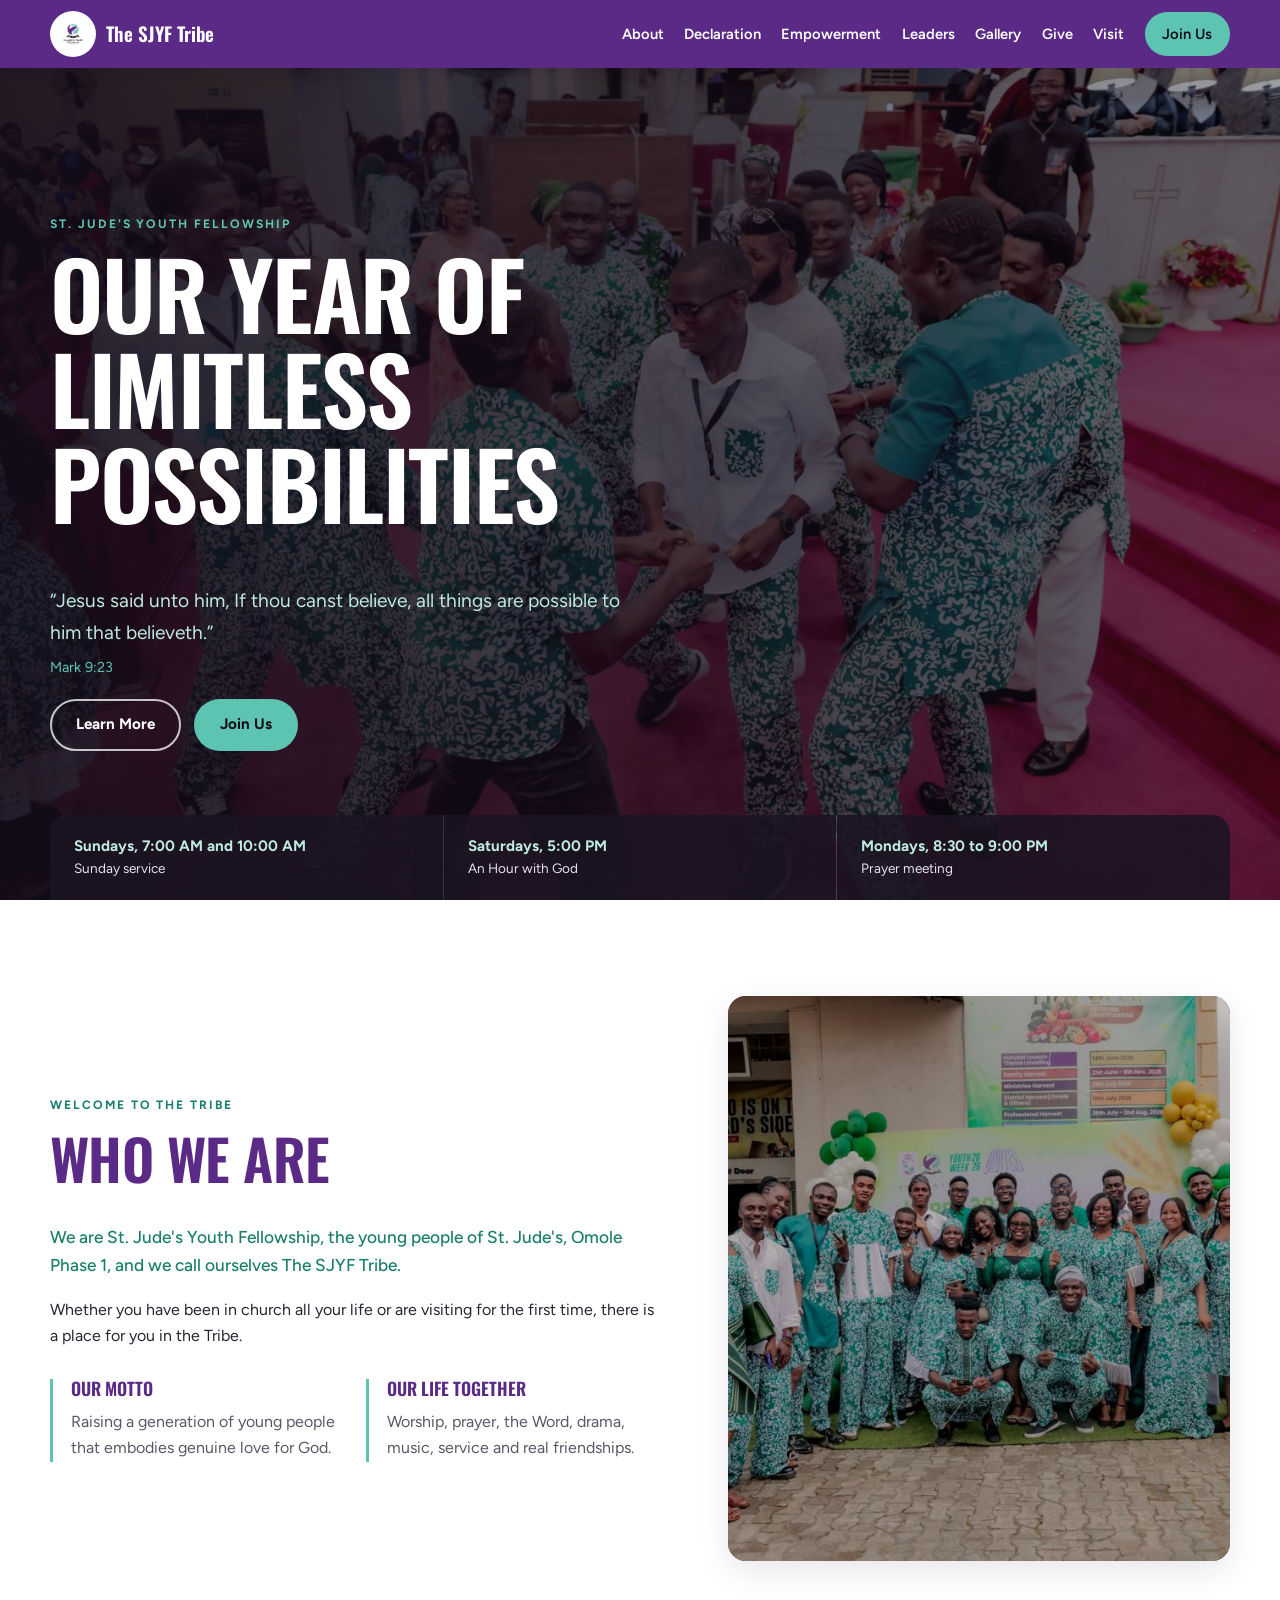
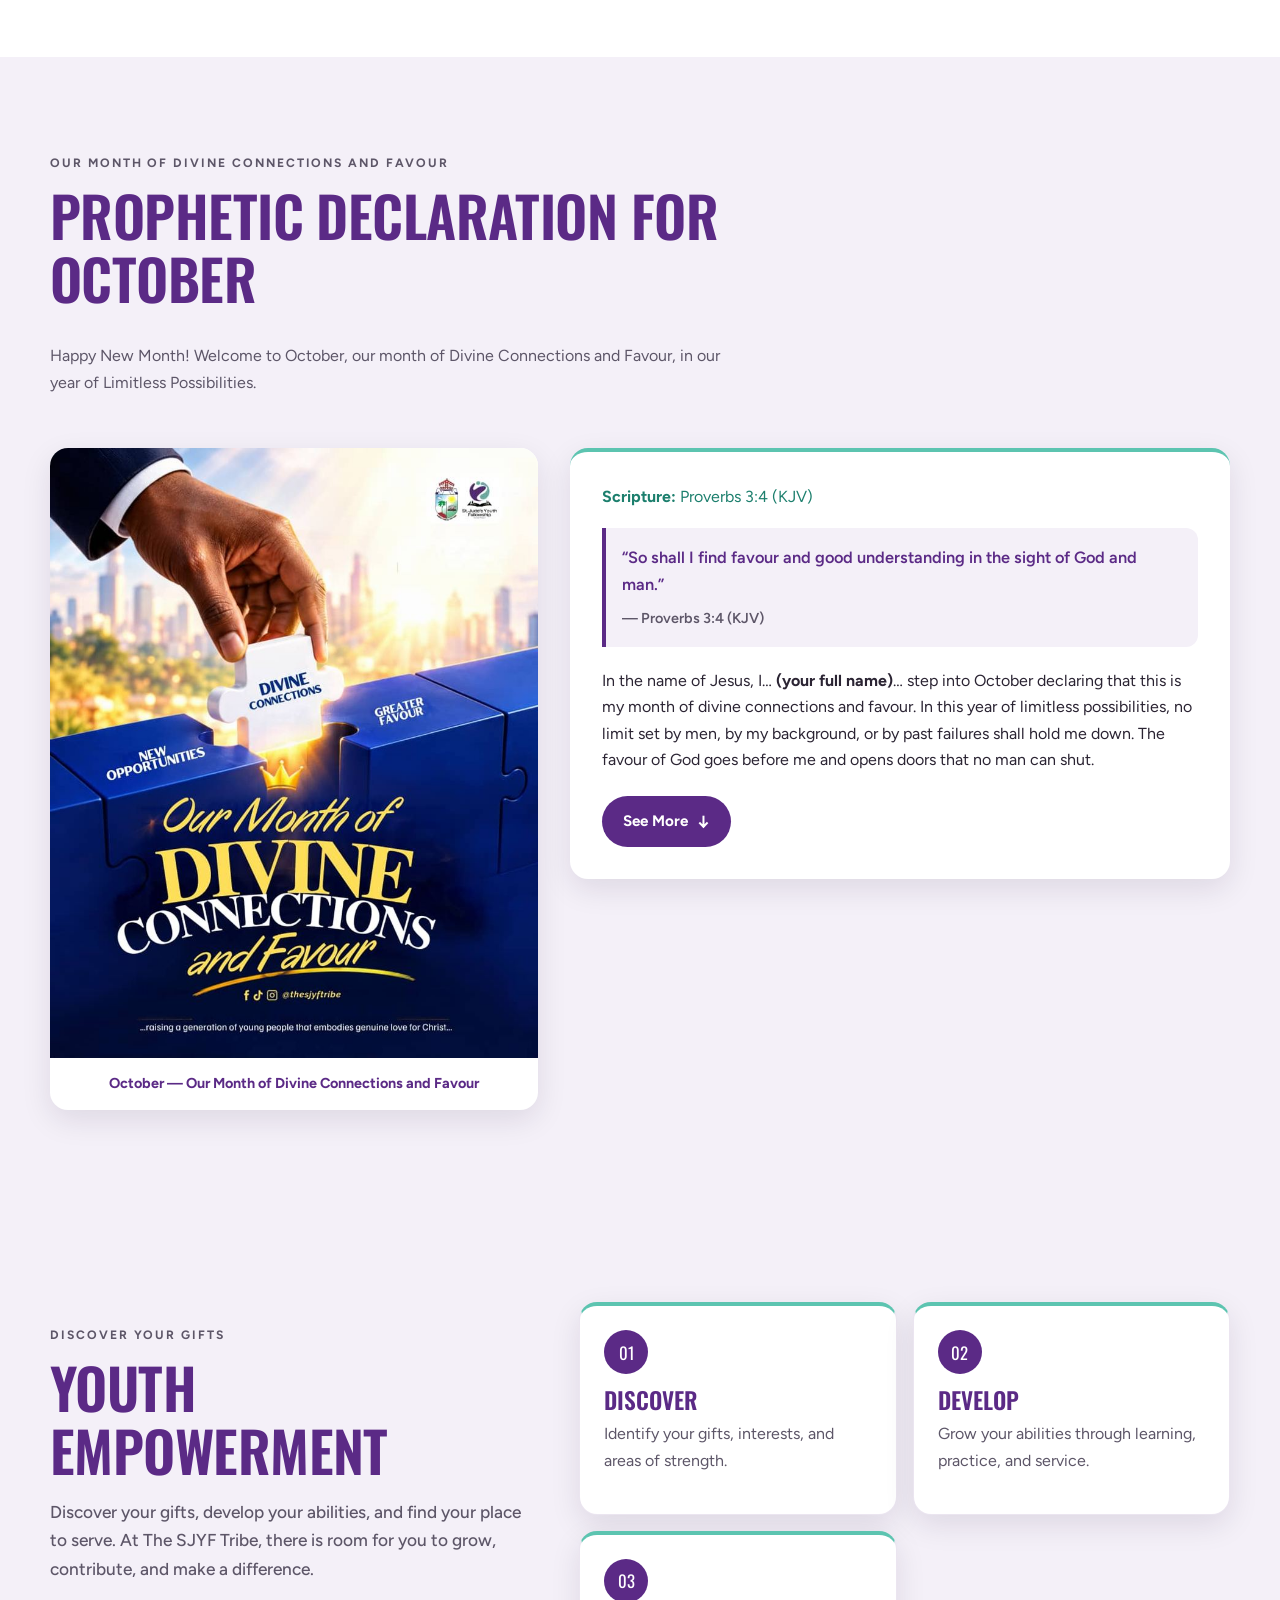
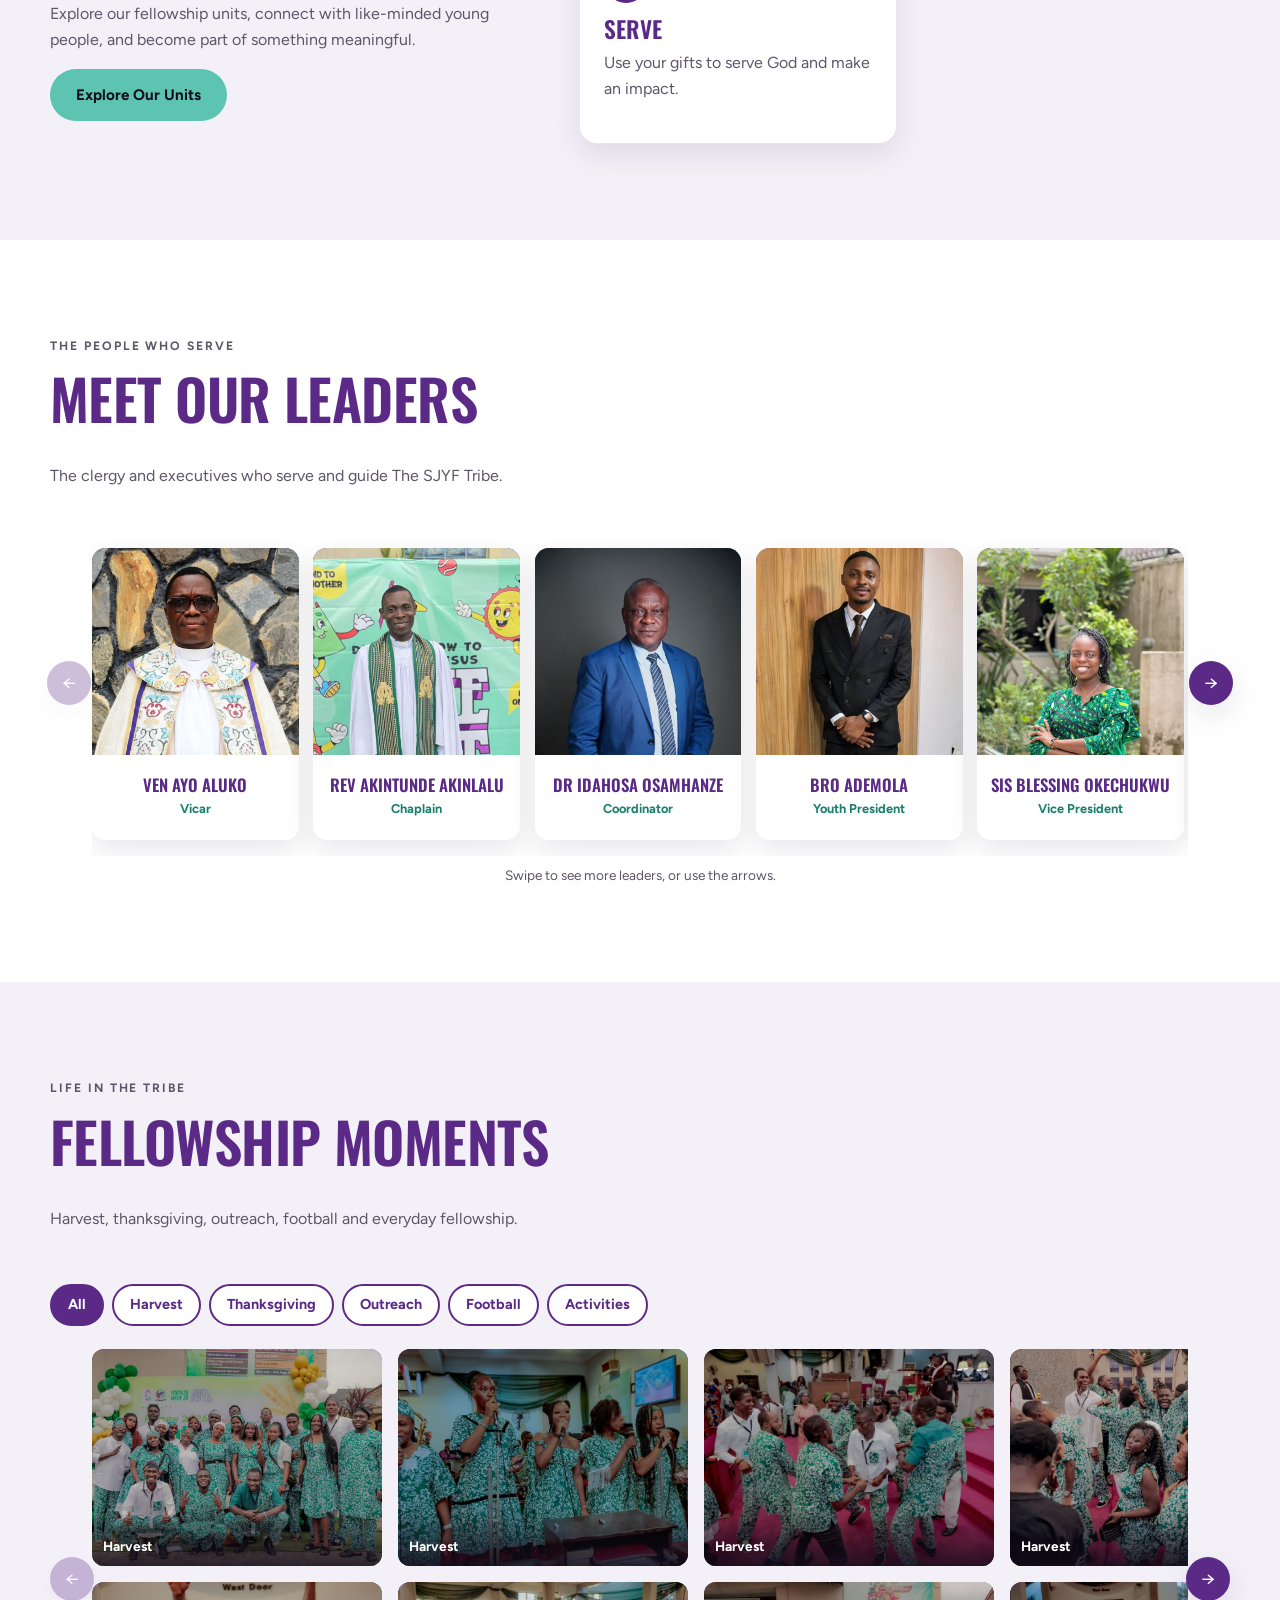
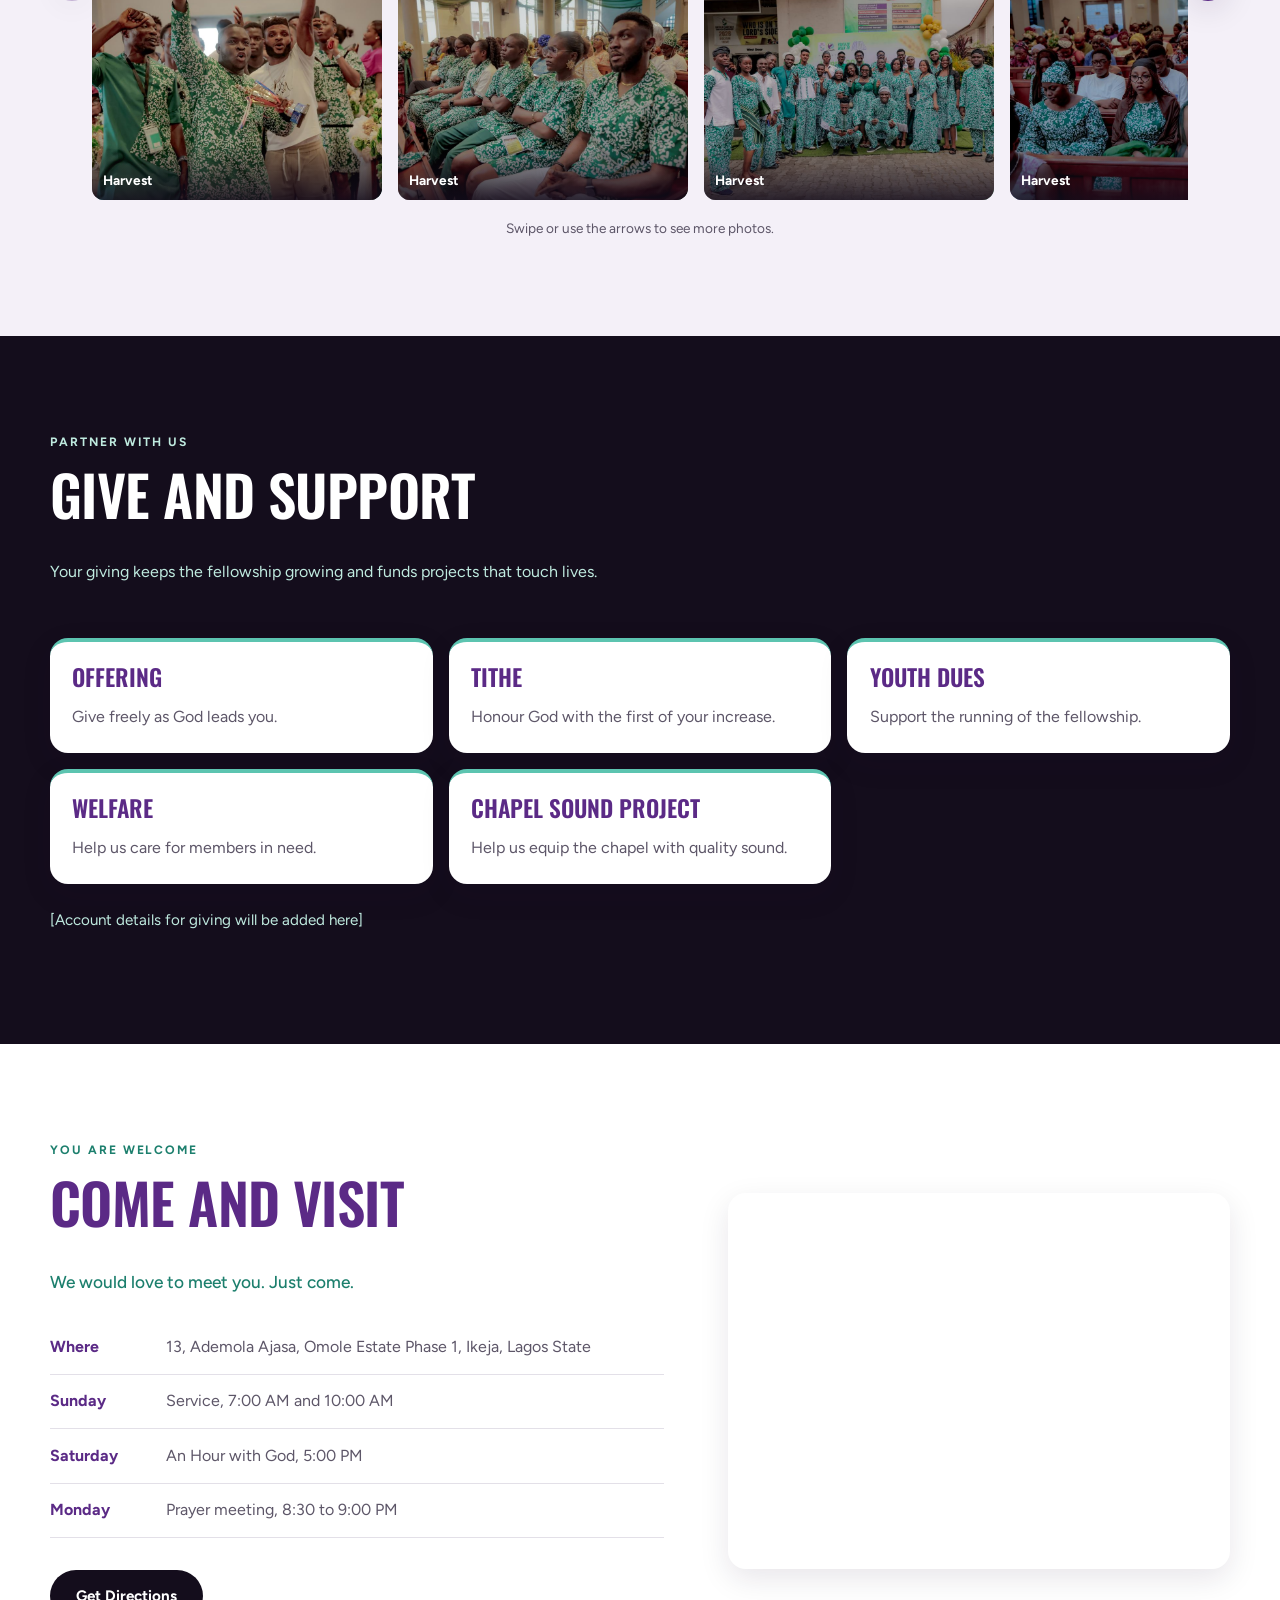
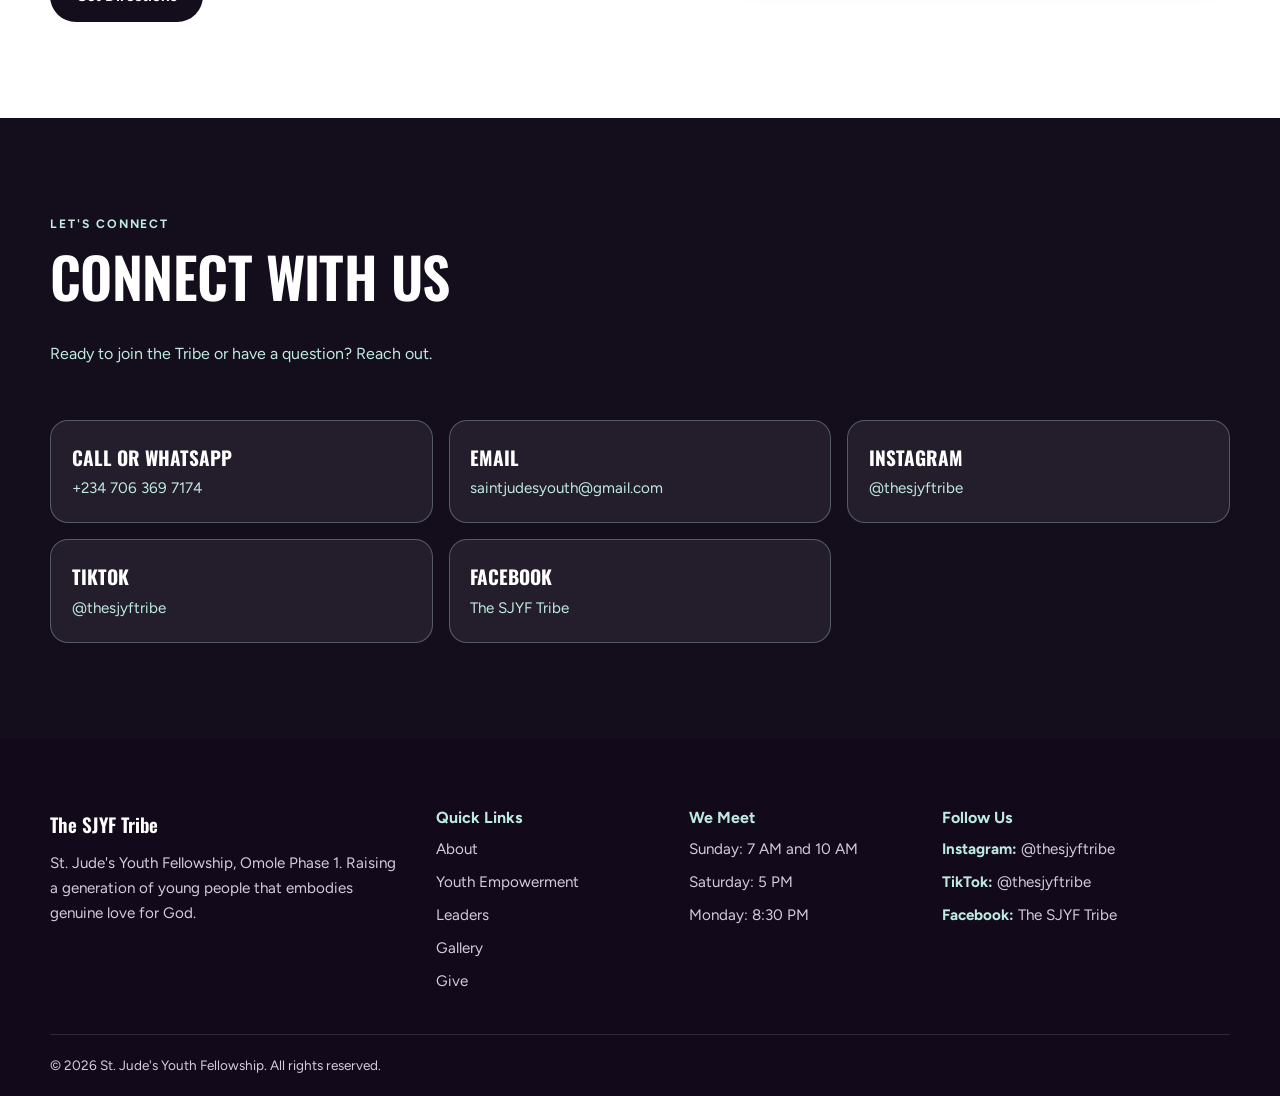
==== commit 8e976761: "updated it and added some new features" ====
--- a/index.html
+++ b/index.html
@@ -12,6 +12,7 @@
   <link rel="preconnect" href="https://fonts.googleapis.com">
   <link rel="preconnect" href="https://fonts.gstatic.com" crossorigin>
   <link href="https://fonts.googleapis.com/css2?family=Oswald:wght@400;500;600;700&family=Figtree:wght@400;500;600;700&display=swap" rel="stylesheet">
+  <link rel="preload" as="image" href="images/crowd2.jpeg" fetchpriority="high">
 
   <link rel="stylesheet" href="css/style.css">
   <link rel="stylesheet" href="css/pages.css">
@@ -561,19 +562,19 @@
             </figure>
 
             <figure class="g-item" data-cat="activities">
-              <img src="images/gallery/activities-1.jpg" alt="Fellowship activity 1" loading="lazy" decoding="async" onerror="this.remove()">
+              <img src="images/youth week.jpg" alt="Fellowship activity 1" loading="lazy" decoding="async" onerror="this.remove()">
               <figcaption>Activities</figcaption>
             </figure>
             <figure class="g-item" data-cat="activities">
-              <img src="images/gallery/activities-2.jpg" alt="Fellowship activity 2" loading="lazy" decoding="async" onerror="this.remove()">
+              <img src="images/youth.jpg" alt="Fellowship activity 2" loading="lazy" decoding="async" onerror="this.remove()">
               <figcaption>Activities</figcaption>
             </figure>
             <figure class="g-item" data-cat="activities">
-              <img src="images/gallery/activities-3.jpg" alt="Fellowship activity 3" loading="lazy" decoding="async" onerror="this.remove()">
+              <img src="images/youth group.jpg" alt="Fellowship activity 3" loading="lazy" decoding="async" onerror="this.remove()">
               <figcaption>Activities</figcaption>
             </figure>
             <figure class="g-item" data-cat="activities">
-              <img src="images/gallery/activities-4.jpg" alt="Fellowship activity 4" loading="lazy" decoding="async" onerror="this.remove()">
+              <img src="images/youth2.jpg" alt="Fellowship activity 4" loading="lazy" decoding="async" onerror="this.remove()">
               <figcaption>Activities</figcaption>
             </figure>
           </div>
--- a/css/pages.css
+++ b/css/pages.css
@@ -1,615 +1,153 @@
+/* ========================================
+   pages.css  (link this AFTER style.css in index.html and units.html)
+   Contains: units page, new gallery, shared arrows, small fixes
+======================================== */
 
-/* ========================================
-   PAGES.CSS
-   Link after style.css in index.html and units.html.
+/* ---------- Smooth scrolling on phones (fixes the page feeling stuck) ---------- */
+/* body must not become its own scroll container, or swiping up hangs and sticky bars break */
+body { overflow-x: clip; }
+.hero-strip { backdrop-filter: none; }
 
-   Contains:
-   - Units page
-   - Gallery filters and scrolling rows
-   - Shared carousel arrows
-   - Responsive layouts and small fixes
-======================================== */
+/* ---------- Buttons used on these pages ---------- */
+.btn-purple { background: var(--purple); color: var(--white); }
+.btn-purple:hover { background: var(--green-dark); }
+
+/* ---------- Fix: Youth Empowerment section (matches your HTML class names) ---------- */
+.empowerment-section { position: relative; overflow: hidden; background: var(--tint); }
+.empowerment-icon { display: inline-grid; place-items: center; width: 44px; height: 44px; margin-bottom: .8rem; border-radius: 50%; background: var(--purple); color: var(--white); font-family: var(--font-display); font-size: 1.05rem; }
+
+/* ---------- Shared carousel arrows ---------- */
+.c-arrow { position: absolute; z-index: 5; top: 50%; display: grid; place-items: center; width: 40px; height: 40px; margin-top: -20px; border: 0; border-radius: 50%; background: var(--purple); color: var(--white); font-size: 1.2rem; cursor: pointer; box-shadow: var(--shadow); transition: background .2s, opacity .2s; }
+.c-arrow:hover { background: var(--green-dark); }
+.c-arrow:disabled { opacity: .3; cursor: default; }
+.c-prev { left: 0; }
+.c-next { right: 0; }
+
+/* ---------- Gallery: filters + two scrolling rows ---------- */
+.g-filters { display: flex; flex-wrap: wrap; gap: .5rem; margin-bottom: 1.4rem; }
+.g-filter { min-height: 42px; padding: .4rem 1rem; border: 2px solid var(--purple); border-radius: 999px; background: var(--white); color: var(--purple); font-size: .9rem; font-weight: 700; cursor: pointer; transition: background .2s, color .2s; }
+.g-filter:hover { background: var(--tint); }
+.g-filter[aria-pressed="true"] { background: var(--purple); color: var(--white); }
+
+.gallery-wrap { position: relative; padding-inline: 1.9rem; }
+.gallery-scroller { display: grid; grid-auto-flow: column; grid-template-rows: repeat(2, auto); grid-auto-columns: min(58vw, 230px); gap: .6rem; overflow-x: auto; padding-bottom: .6rem; scroll-snap-type: x mandatory; scroll-behavior: smooth; scrollbar-width: none; overscroll-behavior-x: contain; -webkit-overflow-scrolling: touch; }
+.gallery-scroller::-webkit-scrollbar { display: none; }
+.g-item { position: relative; margin: 0; aspect-ratio: 4 / 3; overflow: hidden; border-radius: 12px; background: linear-gradient(135deg, var(--purple), var(--green-dark)); scroll-snap-align: start; }
+.g-item[hidden] { display: none; }
+.g-item::before { content: "Photo coming soon"; position: absolute; inset: 0; display: grid; place-items: center; padding: 1rem; color: rgba(255,255,255,.8); font-size: .8rem; font-weight: 700; text-align: center; }
+.g-item img { position: absolute; inset: 0; width: 100%; height: 100%; object-fit: cover; object-position: center 30%; transition: transform .5s; }
+.g-item:hover img { transform: scale(1.05); }
+.g-item figcaption { position: absolute; inset: auto 0 0; padding: 1.4rem .7rem .55rem; background: linear-gradient(transparent, rgba(20,13,28,.82)); color: var(--white); font-size: .85rem; font-weight: 700; }
+@media (min-width: 600px) { .gallery-wrap { padding-inline: 2.6rem; } .c-arrow { width: 44px; height: 44px; margin-top: -22px; } }
+@media (min-width: 700px) { .gallery-scroller { grid-auto-columns: 260px; gap: 1rem; } }
+@media (min-width: 1100px) { .gallery-scroller { grid-auto-columns: 290px; } }
+
+/* ---------- Units page: intro ---------- */
+.lead-light { color: var(--mint); font-size: 1.15rem; font-weight: 600; }
+.page-hero { padding: calc(var(--header-h) + clamp(2.5rem, 6vw, 5rem)) 0 clamp(2.5rem, 6vw, 4.5rem); background: linear-gradient(135deg, #2b1245, var(--purple) 60%, var(--green-dark)); color: var(--white); }
+.page-hero h1 { color: var(--white); }
+.page-hero-grid { display: grid; gap: 2rem; align-items: center; }
+.page-hero-grid > * { min-width: 0; }
+.page-hero-text p:not(.hero-eyebrow):not(.lead-light) { max-width: 40rem; color: #efe9f7; }
+.join-steps { padding: clamp(1.25rem, 4vw, 2rem); border: 1px solid rgba(255,255,255,.2); border-radius: var(--radius); background: rgba(255,255,255,.1); }
+.join-steps h2 { margin-bottom: 1rem; color: var(--white); font-size: clamp(1.3rem, 1.1rem + 1vw, 1.8rem); }
+.join-steps ol { margin: 0; padding: 0; list-style: none; }
+.join-steps li { display: flex; gap: .9rem; padding: .8rem 0; border-top: 1px solid rgba(255,255,255,.16); }
+.join-steps li > span { display: grid; flex: 0 0 38px; place-items: center; width: 38px; height: 38px; border-radius: 50%; background: var(--green); color: var(--ink); font-family: var(--font-display); font-size: 1.1rem; }
+.join-steps strong { color: var(--white); }
+.join-steps p { margin: .1rem 0 0; color: var(--mint); font-size: .92rem; }
+@media (min-width: 900px) { .page-hero-grid { grid-template-columns: 1.25fr .75fr; gap: 3.5rem; } }
+
+/* ---------- Units page: sticky jump bar ---------- */
+.unit-nav { position: sticky; top: var(--header-h); z-index: 50; background: var(--white); box-shadow: 0 4px 14px rgba(32,14,48,.1); }
+.unit-nav-list { display: flex; gap: .5rem; overflow-x: auto; padding-block: .7rem; scrollbar-width: none; }
+.unit-nav-list::-webkit-scrollbar { display: none; }
+.unit-nav a { flex: none; padding: .45rem 1rem; border: 2px solid var(--purple); border-radius: 999px; color: var(--purple); font-size: .88rem; font-weight: 700; text-decoration: none; white-space: nowrap; transition: background .2s, color .2s; }
+.unit-nav a:hover, .unit-nav a.active { background: var(--purple); color: var(--white); }
+
+/* ---------- Units page: each unit ---------- */
+.unit-section { scroll-margin-top: calc(var(--header-h) + 60px); }
+.unit-layout { display: grid; gap: clamp(1.5rem, 4vw, 4rem); align-items: center; }
+.unit-layout > * { min-width: 0; }
+@media (min-width: 900px) {
+  .unit-layout { grid-template-columns: 1fr 1fr; }
+  .unit-layout.flip .stage { order: -1; }
+}
+.unit-num { display: block; margin-bottom: .2rem; color: transparent; font-family: var(--font-display); font-size: clamp(3rem, 2rem + 5vw, 5rem); font-weight: 700; line-height: 1; -webkit-text-stroke: 2px var(--green); }
+.unit-info .lead { margin-bottom: 1.2rem; }
+.unit-body p { color: var(--muted); }
+.close-line { margin: 1.4rem 0 1.2rem; padding-left: 1rem; border-left: 4px solid var(--green); color: var(--purple); font-size: 1.1rem; font-weight: 700; }
+
+/* the photo stage: one big photo at a time */
+.stage { position: relative; overflow: hidden; border-radius: var(--radius); background: var(--ink); box-shadow: 0 18px 40px rgba(32,14,48,.18); }
+.stage .c-track { display: flex; overflow-x: auto; overflow-y: hidden; scroll-snap-type: x mandatory; scroll-behavior: smooth; scrollbar-width: none; overscroll-behavior-x: contain; -webkit-overflow-scrolling: touch; }
+.stage .c-track::-webkit-scrollbar { display: none; }
+.stage-slide { position: relative; flex: 0 0 100%; margin: 0; aspect-ratio: 4 / 3; background: linear-gradient(135deg, var(--purple), var(--green-dark)); scroll-snap-align: center; }
+.stage-slide::before { content: "Photo coming soon"; position: absolute; inset: 0; display: grid; place-items: center; color: rgba(255,255,255,.8); font-family: var(--font-display); font-size: 1rem; letter-spacing: .08em; text-transform: uppercase; }
+.stage-slide img { position: absolute; inset: 0; width: 100%; height: 100%; object-fit: cover; object-position: center 30%; }
+.stage-slide figcaption { position: absolute; inset: auto 0 0; padding: 2rem 1rem .8rem; background: linear-gradient(transparent, rgba(20,13,28,.8)); color: var(--white); font-weight: 700; }
+
+/* logo slide (for example the Tigers logo): shown whole, centred, never cropped */
+.stage-slide.logo-slide { background: radial-gradient(circle at 50% 40%, var(--white), var(--tint)); }
+.stage-slide.logo-slide::before { display: none; }
+.stage-slide.logo-slide img { object-fit: contain; object-position: center; padding: 9% 9% 14%; }
+.stage-slide.logo-slide figcaption { background: none; color: var(--purple); text-align: center; }
+
+.stage .c-prev { left: .7rem; }
+.stage .c-next { right: .7rem; }
+.stage .c-arrow { background: rgba(91,42,134,.92); }
+.stage .c-arrow:hover { background: var(--green-dark); }
+.stage-count { position: absolute; z-index: 4; top: .8rem; right: .8rem; padding: .2rem .7rem; border-radius: 999px; background: rgba(20,13,28,.7); color: var(--white); font-size: .8rem; font-weight: 700; }
+
+/* ---------- Units page: closing section ---------- */
+.cta-section { background: linear-gradient(135deg, var(--ink), #2b1245); color: var(--mint); }
+.cta-section h2 { color: var(--white); }
+.cta-end { max-width: 46rem; }
+.cta-end p { color: var(--mint); }
+.cta-end .btn-row { margin-top: 1.5rem; }
 
 
 /* ========================================
-   1. GLOBAL FIXES
+   Phone layout: boxes side by side (two per row)
+   Text uses clamp() so it is never too small or too big.
+   The hero section is not touched.
 ======================================== */
+@media (max-width: 599px) {
 
-/* Improve horizontal overflow handling on phones. */
-body {
-  overflow-x: clip;
-}
+  /* Give and Support, This Week, any .grid-3 of cards */
+  .grid-3 { grid-template-columns: repeat(2, minmax(0, 1fr)); gap: .75rem; }
+  .grid-3 > .card:last-child:nth-child(odd) { grid-column: 1 / -1; }
 
-.hero-strip {
-  backdrop-filter: none;
-}
+  .card { padding: 1rem .9rem; }
+  .card h3 { font-size: clamp(1rem, 4.2vw, 1.2rem); }
+  .card p { font-size: clamp(.82rem, 3.6vw, .95rem); line-height: 1.5; }
 
+  /* Connect With Us: Call | Instagram, Email (full width), TikTok | Facebook */
+  .contact-card { padding: 1rem .9rem; }
+  .contact-card strong { font-size: clamp(1rem, 4.2vw, 1.2rem); line-height: 1.2; }
+  .contact-card span { font-size: clamp(.82rem, 3.5vw, .95rem); }
+  .contact-card:nth-child(1) { order: 1; }
+  .contact-card:nth-child(3) { order: 2; }
+  .contact-card:nth-child(2) { order: 3; grid-column: 1 / -1; }
+  .contact-card:nth-child(4) { order: 4; }
+  .contact-card:nth-child(5) { order: 5; }
 
-/* ========================================
-   2. PAGE BUTTONS
-======================================== */
+  /* Youth Empowerment: Discover | Develop, Serve (full width) */
+  .empowerment-cards { grid-template-columns: repeat(2, minmax(0, 1fr)); gap: .75rem; }
+  .empowerment-cards > .empowerment-card:last-child:nth-child(odd) { grid-column: 1 / -1; }
+  .empowerment-card { padding: 1rem .9rem; }
+  .empowerment-card h3 { font-size: clamp(1rem, 4.2vw, 1.2rem); }
+  .empowerment-card p { margin-bottom: 0; font-size: clamp(.82rem, 3.6vw, .95rem); line-height: 1.5; }
+  .empowerment-icon { width: 38px; height: 38px; margin-bottom: .6rem; font-size: .95rem; }
 
-.btn-purple {
-  background: var(--purple);
-  color: var(--white);
-}
+  /* About: Our Motto | Our Life Together */
+  .pillars { grid-template-columns: repeat(2, minmax(0, 1fr)); gap: .9rem; }
+  .pillars > div { padding-left: .8rem; }
+  .pillars h3 { font-size: clamp(.95rem, 4vw, 1.1rem); }
+  .pillars p { font-size: clamp(.82rem, 3.5vw, .95rem); line-height: 1.5; }
 
-.btn-purple:hover {
-  background: var(--green-dark);
-}
-
-
-/* ========================================
-   3. YOUTH EMPOWERMENT
-======================================== */
-
-.empowerment-section {
-  position: relative;
-  overflow: hidden;
-  background: var(--tint);
-}
-
-.empowerment-icon {
-  display: inline-grid;
-  place-items: center;
-  width: 44px;
-  height: 44px;
-  margin-bottom: 0.8rem;
-  border-radius: 50%;
-  background: var(--purple);
-  color: var(--white);
-  font-family: var(--font-display);
-  font-size: 1.05rem;
-}
-
-
-/* ========================================
-   4. SHARED CAROUSEL ARROWS
-======================================== */
-
-.c-arrow {
-  position: absolute;
-  z-index: 5;
-  top: 50%;
-  display: grid;
-  place-items: center;
-  width: 40px;
-  height: 40px;
-  margin-top: -20px;
-  border: 0;
-  border-radius: 50%;
-  background: var(--purple);
-  color: var(--white);
-  font-size: 1.2rem;
-  cursor: pointer;
-  box-shadow: var(--shadow);
-  transition: background 0.2s, opacity 0.2s;
-}
-
-.c-arrow:hover {
-  background: var(--green-dark);
-}
-
-.c-arrow:disabled {
-  opacity: 0.3;
-  cursor: default;
-}
-
-.c-prev {
-  left: 0;
-}
-
-.c-next {
-  right: 0;
-}
-
-
-/* ========================================
-   5. GALLERY FILTERS AND SCROLLER
-======================================== */
-
-.g-filters {
-  display: flex;
-  flex-wrap: wrap;
-  gap: 0.5rem;
-  margin-bottom: 1.4rem;
-}
-
-.g-filter {
-  min-height: 42px;
-  padding: 0.4rem 1rem;
-  border: 2px solid var(--purple);
-  border-radius: 999px;
-  background: var(--white);
-  color: var(--purple);
-  font-size: 0.9rem;
-  font-weight: 700;
-  cursor: pointer;
-  transition: background 0.2s, color 0.2s;
-}
-
-.g-filter:hover {
-  background: var(--tint);
-}
-
-.g-filter[aria-pressed="true"] {
-  background: var(--purple);
-  color: var(--white);
-}
-
-.gallery-wrap {
-  position: relative;
-  padding-inline: 1.9rem;
-}
-
-.gallery-scroller {
-  display: grid;
-  grid-auto-flow: column;
-  grid-template-rows: repeat(2, auto);
-  grid-auto-columns: min(58vw, 230px);
-  gap: 0.6rem;
-  overflow-x: auto;
-  padding-bottom: 0.6rem;
-  scroll-snap-type: x mandatory;
-  scroll-behavior: smooth;
-  scrollbar-width: none;
-  overscroll-behavior-x: contain;
-  -webkit-overflow-scrolling: touch;
-}
-
-.gallery-scroller::-webkit-scrollbar {
-  display: none;
-}
-
-.g-item {
-  position: relative;
-  margin: 0;
-  aspect-ratio: 4 / 3;
-  overflow: hidden;
-  border-radius: 12px;
-  background: linear-gradient(
-    135deg,
-    var(--purple),
-    var(--green-dark)
-  );
-  scroll-snap-align: start;
-}
-
-.g-item[hidden] {
-  display: none;
-}
-
-.g-item::before {
-  content: "Photo coming soon";
-  position: absolute;
-  inset: 0;
-  display: grid;
-  place-items: center;
-  padding: 1rem;
-  color: rgba(255, 255, 255, 0.8);
-  font-size: 0.8rem;
-  font-weight: 700;
-  text-align: center;
-}
-
-.g-item img {
-  position: absolute;
-  inset: 0;
-  width: 100%;
-  height: 100%;
-  object-fit: cover;
-  object-position: center 30%;
-  transition: transform 0.5s;
-}
-
-.g-item:hover img {
-  transform: scale(1.05);
-}
-
-.g-item figcaption {
-  position: absolute;
-  inset: auto 0 0;
-  padding: 1.4rem 0.7rem 0.55rem;
-  background: linear-gradient(
-    transparent,
-    rgba(20, 13, 28, 0.82)
-  );
-  color: var(--white);
-  font-size: 0.85rem;
-  font-weight: 700;
-}
-
-
-/* ========================================
-   6. UNITS PAGE INTRODUCTION
-======================================== */
-
-.lead-light {
-  color: var(--mint);
-  font-size: 1.15rem;
-  font-weight: 600;
-}
-
-.page-hero {
-  padding:
-    calc(var(--header-h) + clamp(2.5rem, 6vw, 5rem))
-    0
-    clamp(2.5rem, 6vw, 4.5rem);
-  background: linear-gradient(
-    135deg,
-    #2b1245,
-    var(--purple) 60%,
-    var(--green-dark)
-  );
-  color: var(--white);
-}
-
-.page-hero h1 {
-  color: var(--white);
-}
-
-.page-hero-grid {
-  display: grid;
-  gap: 2rem;
-  align-items: center;
-}
-
-.page-hero-grid > * {
-  min-width: 0;
-}
-
-.page-hero-text p:not(.hero-eyebrow):not(.lead-light) {
-  max-width: 40rem;
-  color: #efe9f7;
-}
-
-.join-steps {
-  padding: clamp(1.25rem, 4vw, 2rem);
-  border: 1px solid rgba(255, 255, 255, 0.2);
-  border-radius: var(--radius);
-  background: rgba(255, 255, 255, 0.1);
-}
-
-.join-steps h2 {
-  margin-bottom: 1rem;
-  color: var(--white);
-  font-size: clamp(1.3rem, 1.1rem + 1vw, 1.8rem);
-}
-
-.join-steps ol {
-  margin: 0;
-  padding: 0;
-  list-style: none;
-}
-
-.join-steps li {
-  display: flex;
-  gap: 0.9rem;
-  padding: 0.8rem 0;
-  border-top: 1px solid rgba(255, 255, 255, 0.16);
-}
-
-.join-steps li > span {
-  display: grid;
-  flex: 0 0 38px;
-  place-items: center;
-  width: 38px;
-  height: 38px;
-  border-radius: 50%;
-  background: var(--green);
-  color: var(--ink);
-  font-family: var(--font-display);
-  font-size: 1.1rem;
-}
-
-.join-steps strong {
-  color: var(--white);
-}
-
-.join-steps p {
-  margin: 0.1rem 0 0;
-  color: var(--mint);
-  font-size: 0.92rem;
-}
-
-
-/* ========================================
-   7. STICKY UNIT NAVIGATION
-======================================== */
-
-.unit-nav {
-  position: sticky;
-  top: var(--header-h);
-  z-index: 50;
-  background: var(--white);
-  box-shadow: 0 4px 14px rgba(32, 14, 48, 0.1);
-}
-
-.unit-nav-list {
-  display: flex;
-  gap: 0.5rem;
-  overflow-x: auto;
-  padding-block: 0.7rem;
-  scrollbar-width: none;
-}
-
-.unit-nav-list::-webkit-scrollbar {
-  display: none;
-}
-
-.unit-nav a {
-  flex: none;
-  padding: 0.45rem 1rem;
-  border: 2px solid var(--purple);
-  border-radius: 999px;
-  color: var(--purple);
-  font-size: 0.88rem;
-  font-weight: 700;
-  text-decoration: none;
-  white-space: nowrap;
-  transition: background 0.2s, color 0.2s;
-}
-
-.unit-nav a:hover,
-.unit-nav a.active {
-  background: var(--purple);
-  color: var(--white);
-}
-
-
-/* ========================================
-   8. UNIT SECTIONS
-======================================== */
-
-.unit-section {
-  scroll-margin-top: calc(var(--header-h) + 60px);
-}
-
-.unit-layout {
-  display: grid;
-  gap: clamp(1.5rem, 4vw, 4rem);
-  align-items: center;
-}
-
-.unit-layout > * {
-  min-width: 0;
-}
-
-.unit-num {
-  display: block;
-  margin-bottom: 0.2rem;
-  color: transparent;
-  font-family: var(--font-display);
-  font-size: clamp(3rem, 2rem + 5vw, 5rem);
-  font-weight: 700;
-  line-height: 1;
-  -webkit-text-stroke: 2px var(--green);
-}
-
-.unit-info .lead {
-  margin-bottom: 1.2rem;
-}
-
-.unit-body p {
-  color: var(--muted);
-}
-
-.close-line {
-  margin: 1.4rem 0 1.2rem;
-  padding-left: 1rem;
-  border-left: 4px solid var(--green);
-  color: var(--purple);
-  font-size: 1.1rem;
-  font-weight: 700;
-}
-
-
-/* ========================================
-   9. UNIT PHOTO CAROUSEL
-======================================== */
-
-/* Displays one large photo at a time. */
-
-.stage {
-  position: relative;
-  overflow: hidden;
-  border-radius: var(--radius);
-  background: var(--ink);
-  box-shadow: 0 18px 40px rgba(32, 14, 48, 0.18);
-}
-
-.stage .c-track {
-  display: flex;
-  overflow-x: auto;
-  overflow-y: hidden;
-  scroll-snap-type: x mandatory;
-  scroll-behavior: smooth;
-  scrollbar-width: none;
-  overscroll-behavior-x: contain;
-  -webkit-overflow-scrolling: touch;
-}
-
-.stage .c-track::-webkit-scrollbar {
-  display: none;
-}
-
-.stage-slide {
-  position: relative;
-  flex: 0 0 100%;
-  margin: 0;
-  aspect-ratio: 4 / 3;
-  background: linear-gradient(
-    135deg,
-    var(--purple),
-    var(--green-dark)
-  );
-  scroll-snap-align: center;
-}
-
-.stage-slide::before {
-  content: "Photo coming soon";
-  position: absolute;
-  inset: 0;
-  display: grid;
-  place-items: center;
-  color: rgba(255, 255, 255, 0.8);
-  font-family: var(--font-display);
-  font-size: 1rem;
-  letter-spacing: 0.08em;
-  text-transform: uppercase;
-}
-
-.stage-slide img {
-  position: absolute;
-  inset: 0;
-  width: 100%;
-  height: 100%;
-  object-fit: cover;
-  object-position: center 30%;
-}
-
-.stage-slide figcaption {
-  position: absolute;
-  inset: auto 0 0;
-  padding: 2rem 1rem 0.8rem;
-  background: linear-gradient(
-    transparent,
-    rgba(20, 13, 28, 0.8)
-  );
-  color: var(--white);
-  font-weight: 700;
-}
-
-
-/* Logo slides: show the entire logo without cropping. */
-
-.stage-slide.logo-slide {
-  background: radial-gradient(
-    circle at 50% 40%,
-    var(--white),
-    var(--tint)
-  );
-}
-
-.stage-slide.logo-slide::before {
-  display: none;
-}
-
-.stage-slide.logo-slide img {
-  object-fit: contain;
-  object-position: center;
-  padding: 9% 9% 14%;
-}
-
-.stage-slide.logo-slide figcaption {
-  background: none;
-  color: var(--purple);
-  text-align: center;
-}
-
-
-/* Carousel arrows and photo counter. */
-
-.stage .c-prev {
-  left: 0.7rem;
-}
-
-.stage .c-next {
-  right: 0.7rem;
-}
-
-.stage .c-arrow {
-  background: rgba(91, 42, 134, 0.92);
-}
-
-.stage .c-arrow:hover {
-  background: var(--green-dark);
-}
-
-.stage-count {
-  position: absolute;
-  z-index: 4;
-  top: 0.8rem;
-  right: 0.8rem;
-  padding: 0.2rem 0.7rem;
-  border-radius: 999px;
-  background: rgba(20, 13, 28, 0.7);
-  color: var(--white);
-  font-size: 0.8rem;
-  font-weight: 700;
-}
-
-
-/* ========================================
-   10. UNITS CALL-TO-ACTION
-======================================== */
-
-.cta-section {
-  background: linear-gradient(
-    135deg,
-    var(--ink),
-    #2b1245
-  );
-  color: var(--mint);
-}
-
-.cta-section h2 {
-  color: var(--white);
-}
-
-.cta-end {
-  max-width: 46rem;
-}
-
-.cta-end p {
-  color: var(--mint);
-}
-
-.cta-end .btn-row {
-  margin-top: 1.5rem;
-}
-
-
-/* ========================================
-   11. RESPONSIVE DESIGN
-======================================== */
-
-@media (min-width: 600px) {
-  .gallery-wrap {
-    padding-inline: 2.6rem;
-  }
-
-  .c-arrow {
-    width: 44px;
-    height: 44px;
-    margin-top: -22px;
-  }
-}
-
-@media (min-width: 700px) {
-  .gallery-scroller {
-    grid-auto-columns: 260px;
-    gap: 1rem;
-  }
-}
-
-@media (min-width: 900px) {
-  .page-hero-grid {
-    grid-template-columns: 1.25fr 0.75fr;
-    gap: 3.5rem;
-  }
-
-  .unit-layout {
-    grid-template-columns: 1fr 1fr;
-  }
-
-  .unit-layout.flip .stage {
-    order: -1;
-  }
-}
-
-@media (min-width: 1100px) {
-  .gallery-scroller {
-    grid-auto-columns: 290px;
-  }
-}
+  /* Visit: label and details side by side */
+  .info-list li { flex-direction: row; gap: .9rem; }
+  .info-list strong { flex: 0 0 4.8rem; font-size: .95rem; }
+  .info-list span { font-size: clamp(.85rem, 3.6vw, .95rem); }
+}
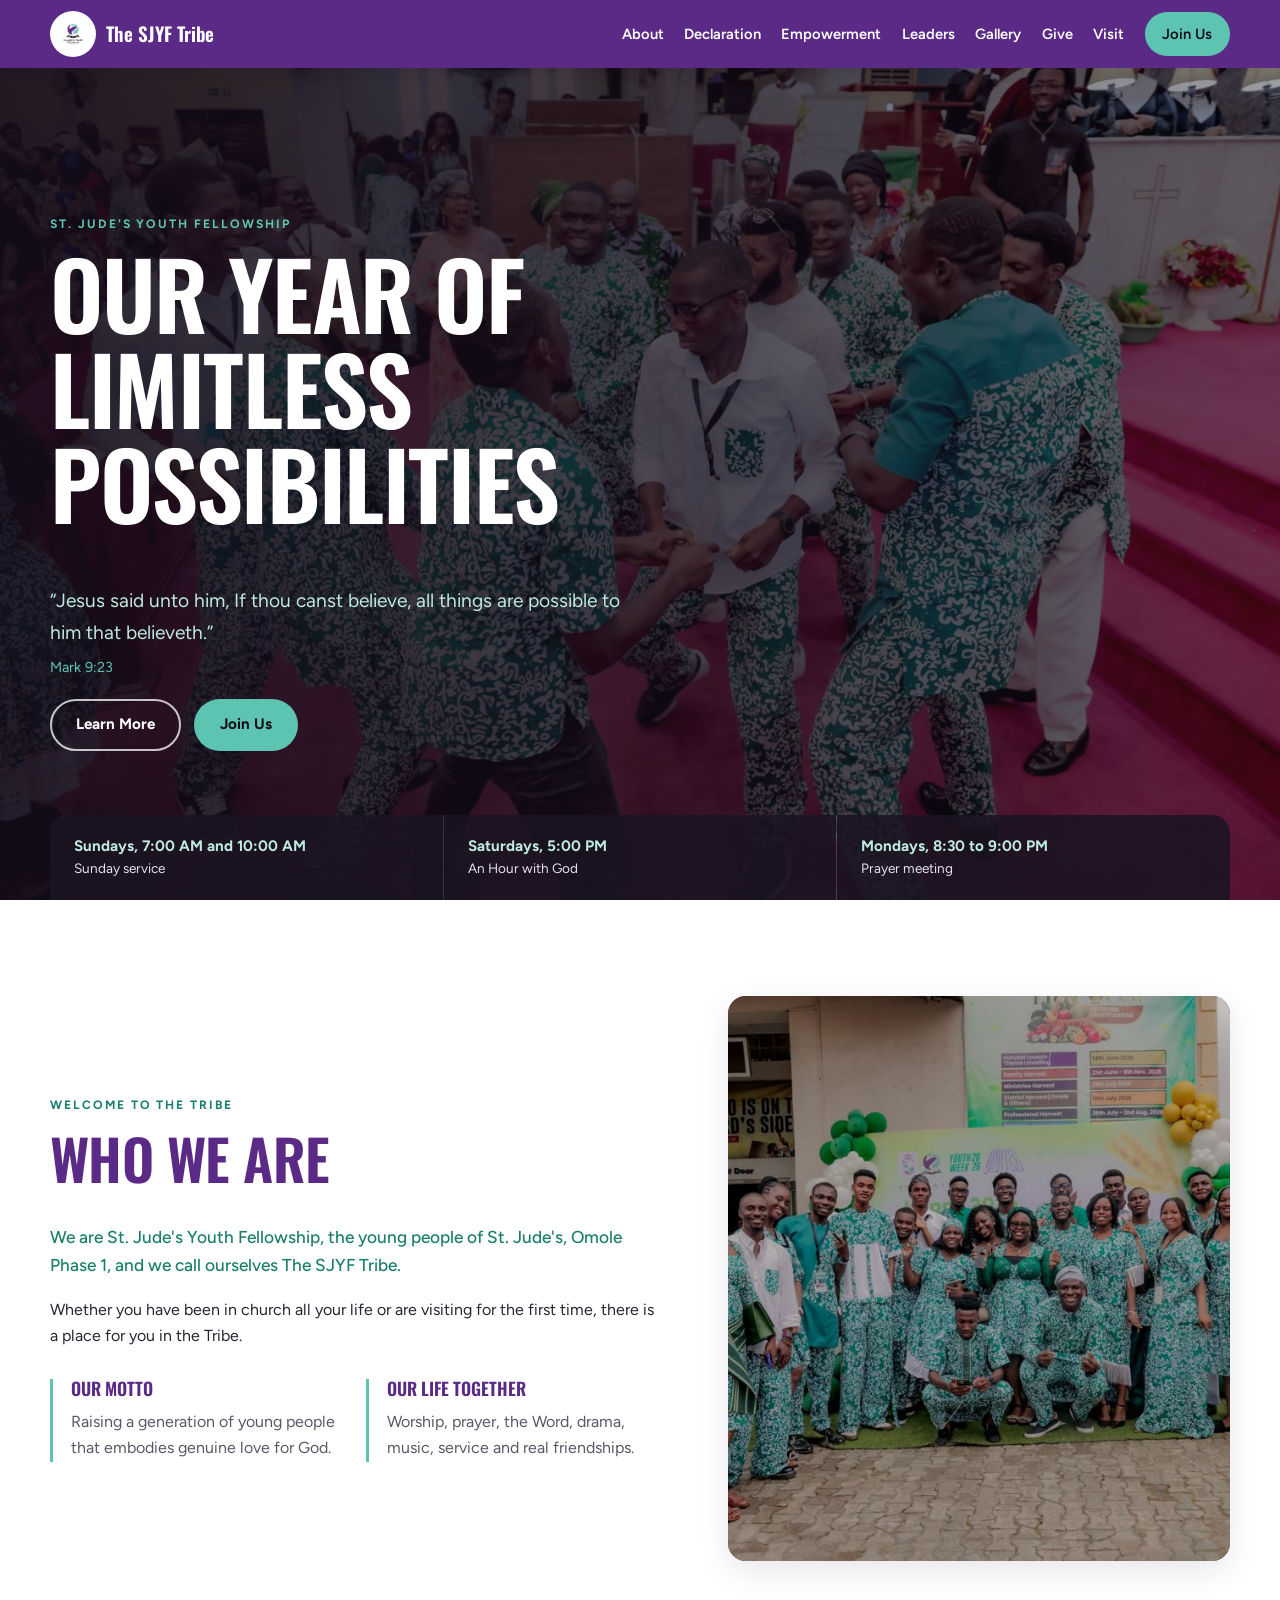
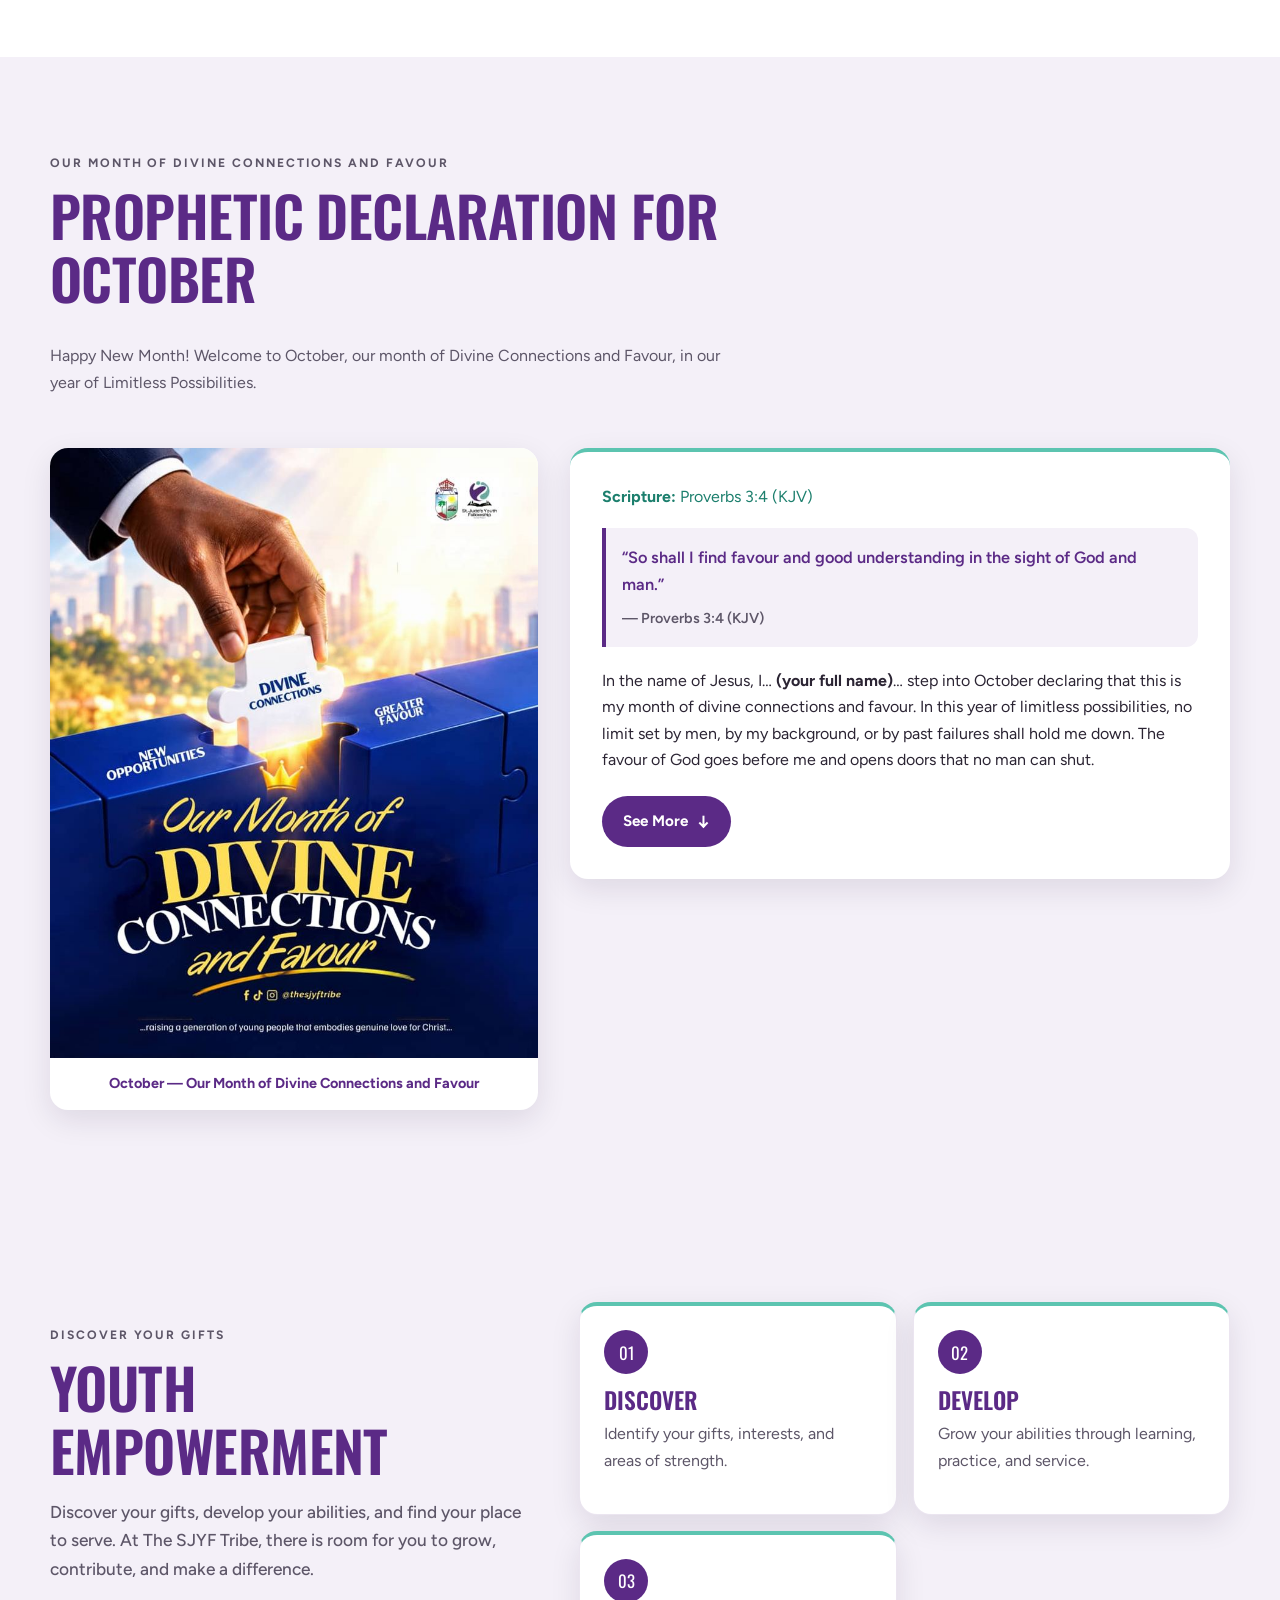
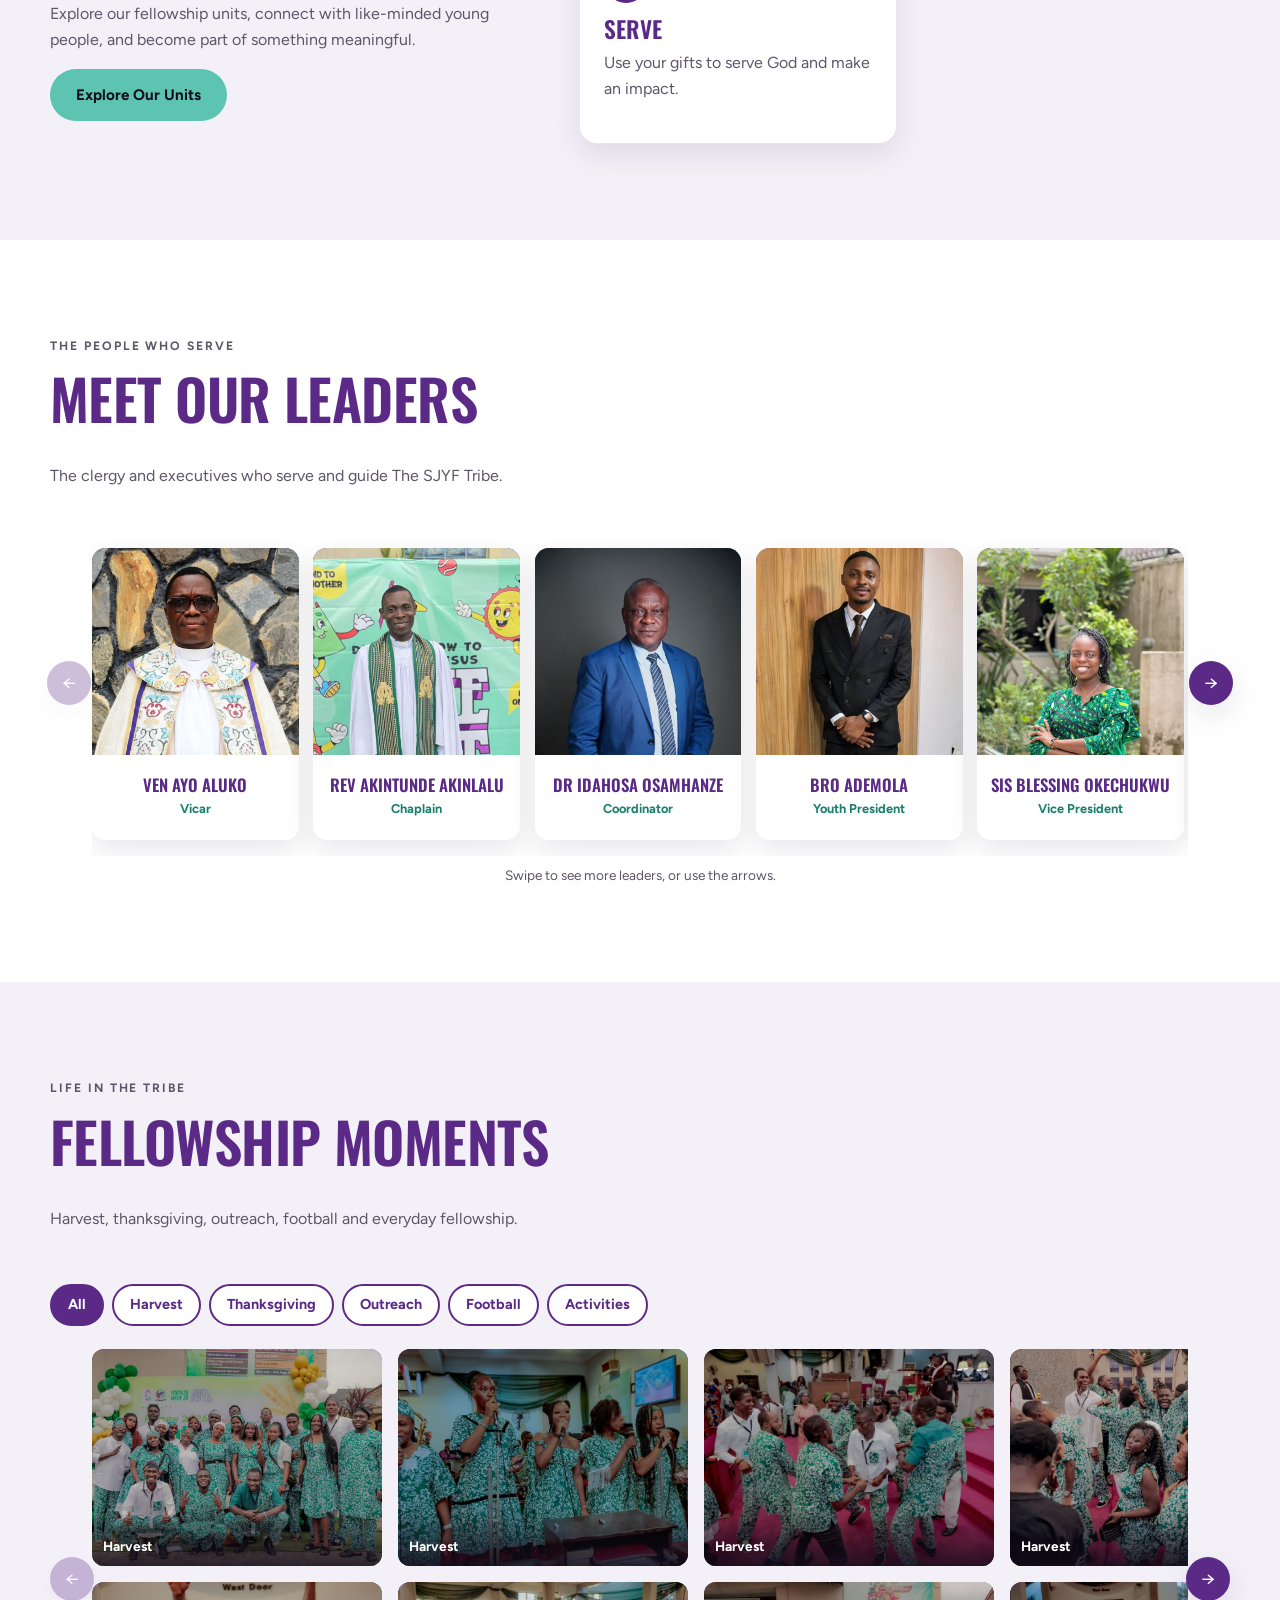
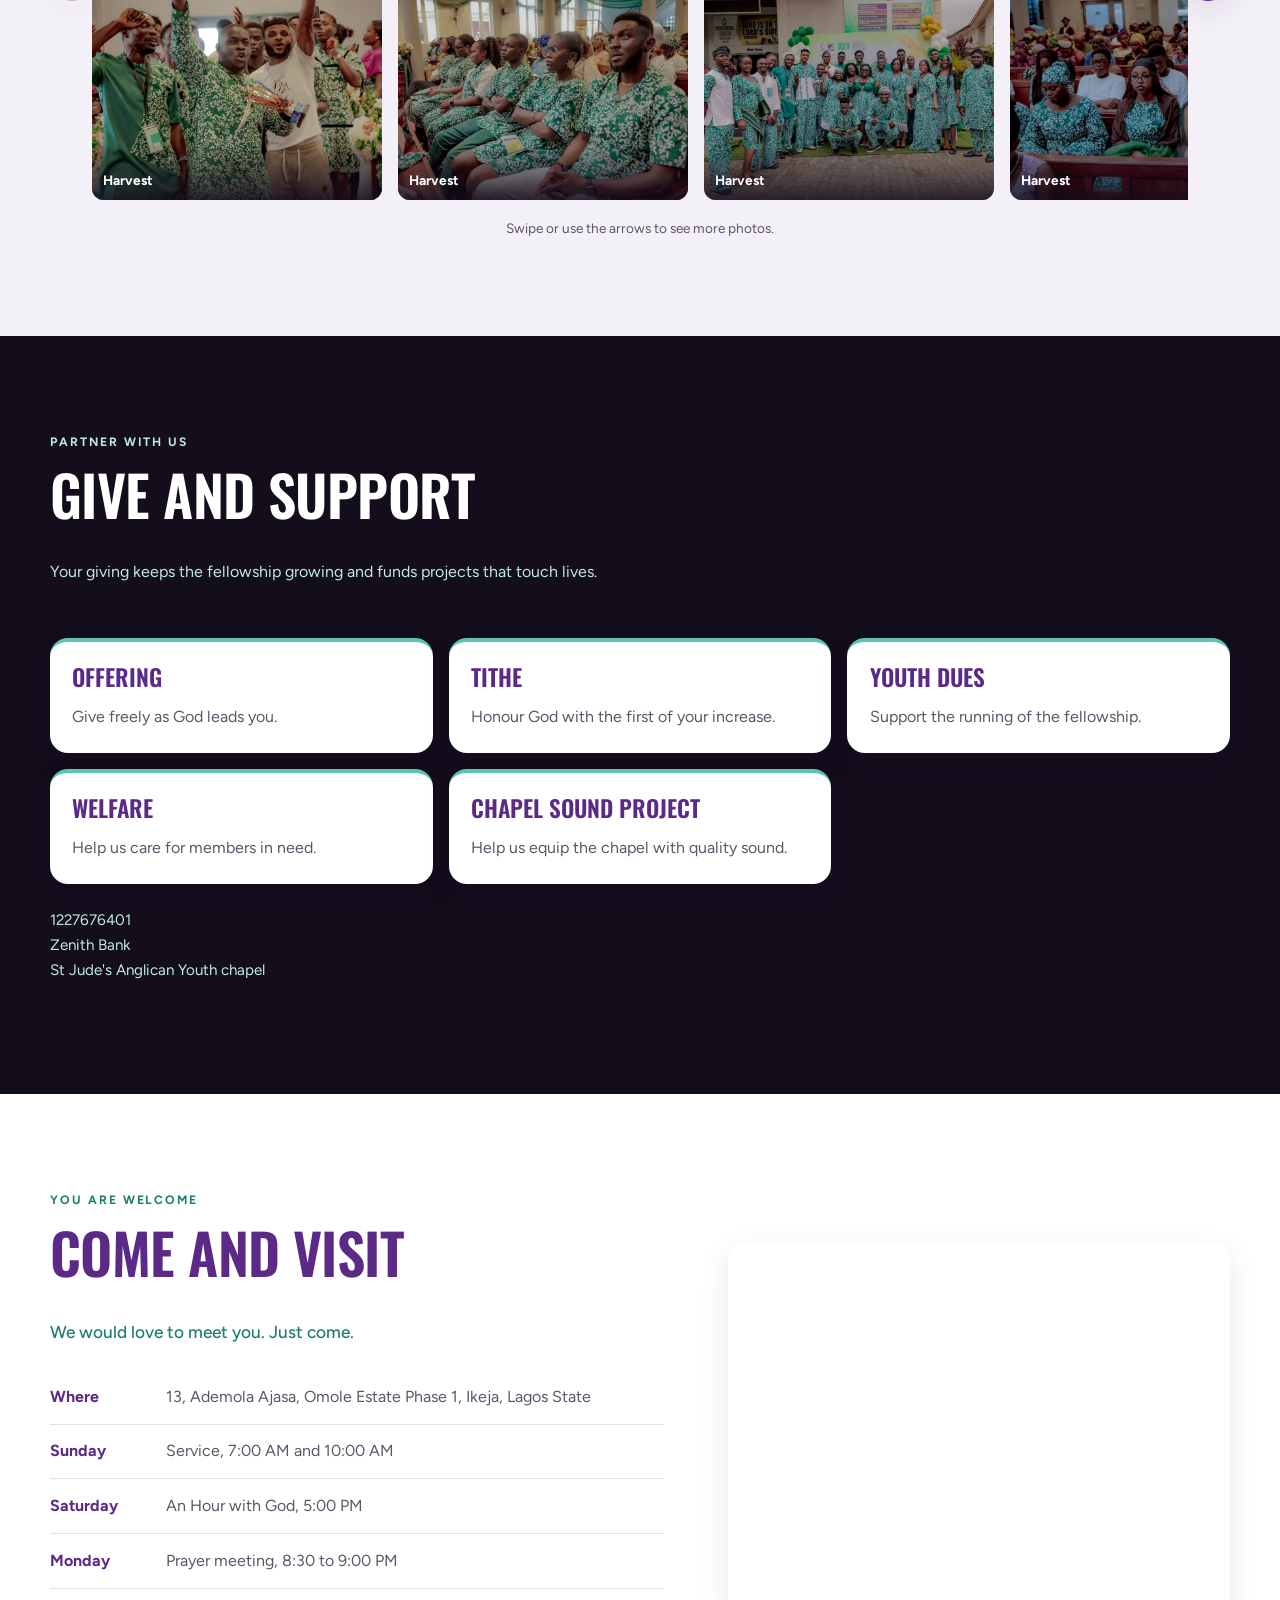
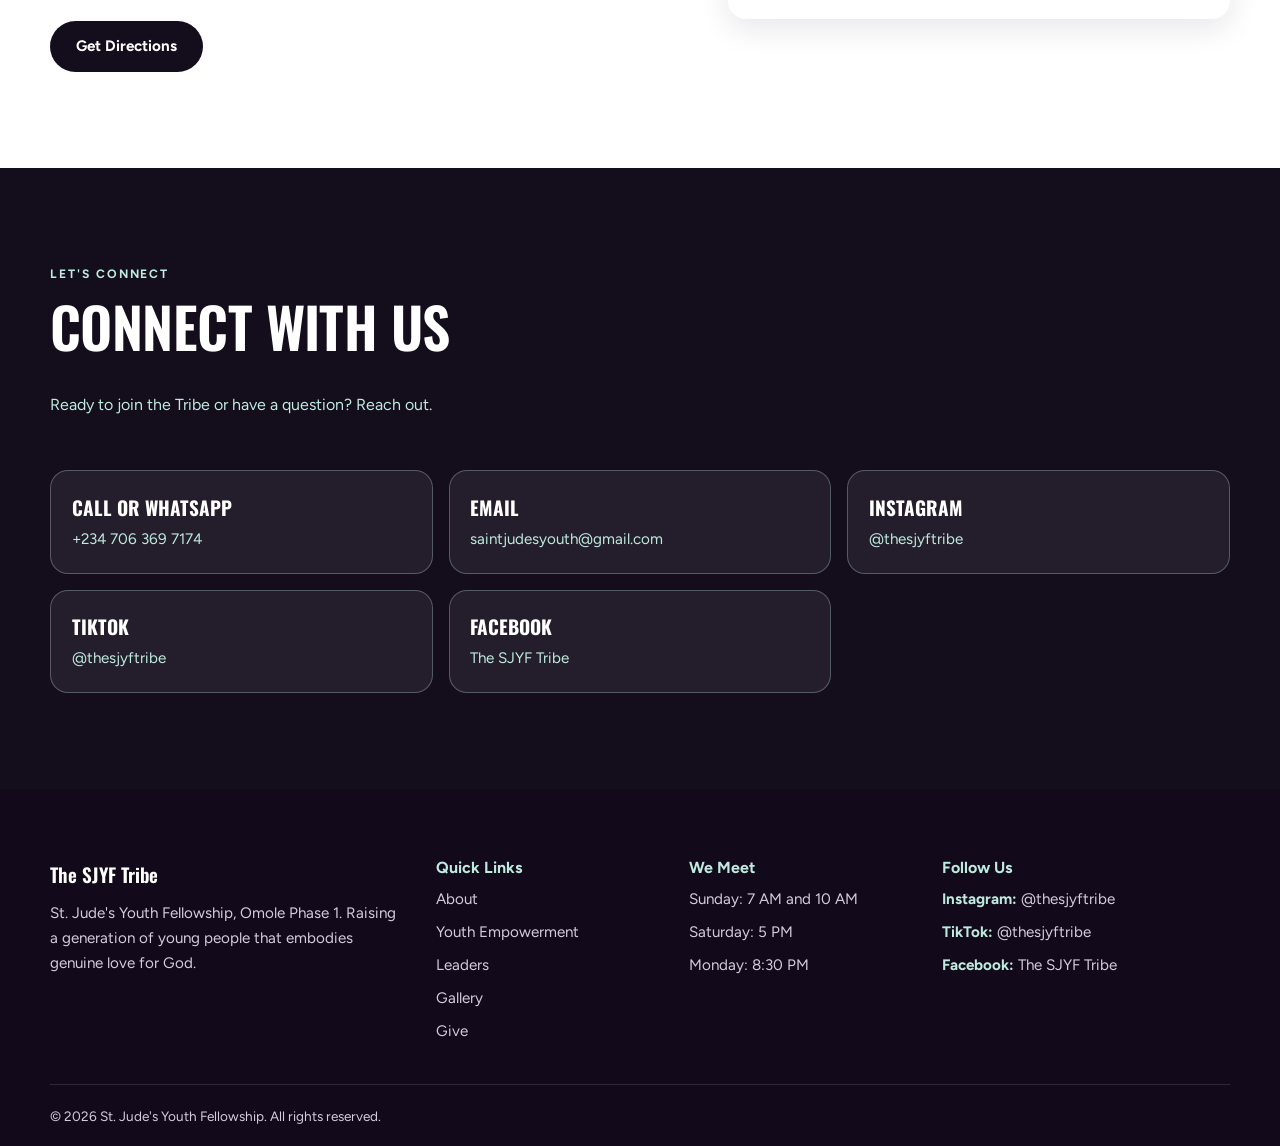
==== commit 9969af13: "updated version" ====
--- a/index.html
+++ b/index.html
@@ -618,7 +618,7 @@
           </article>
         </div>
 
-        <p class="note">[Account details for giving will be added here]</p>
+        <p class="note">1227676401 <br>Zenith Bank <br>St Jude's Anglican Youth chapel</p>
       </div>
     </section>
 
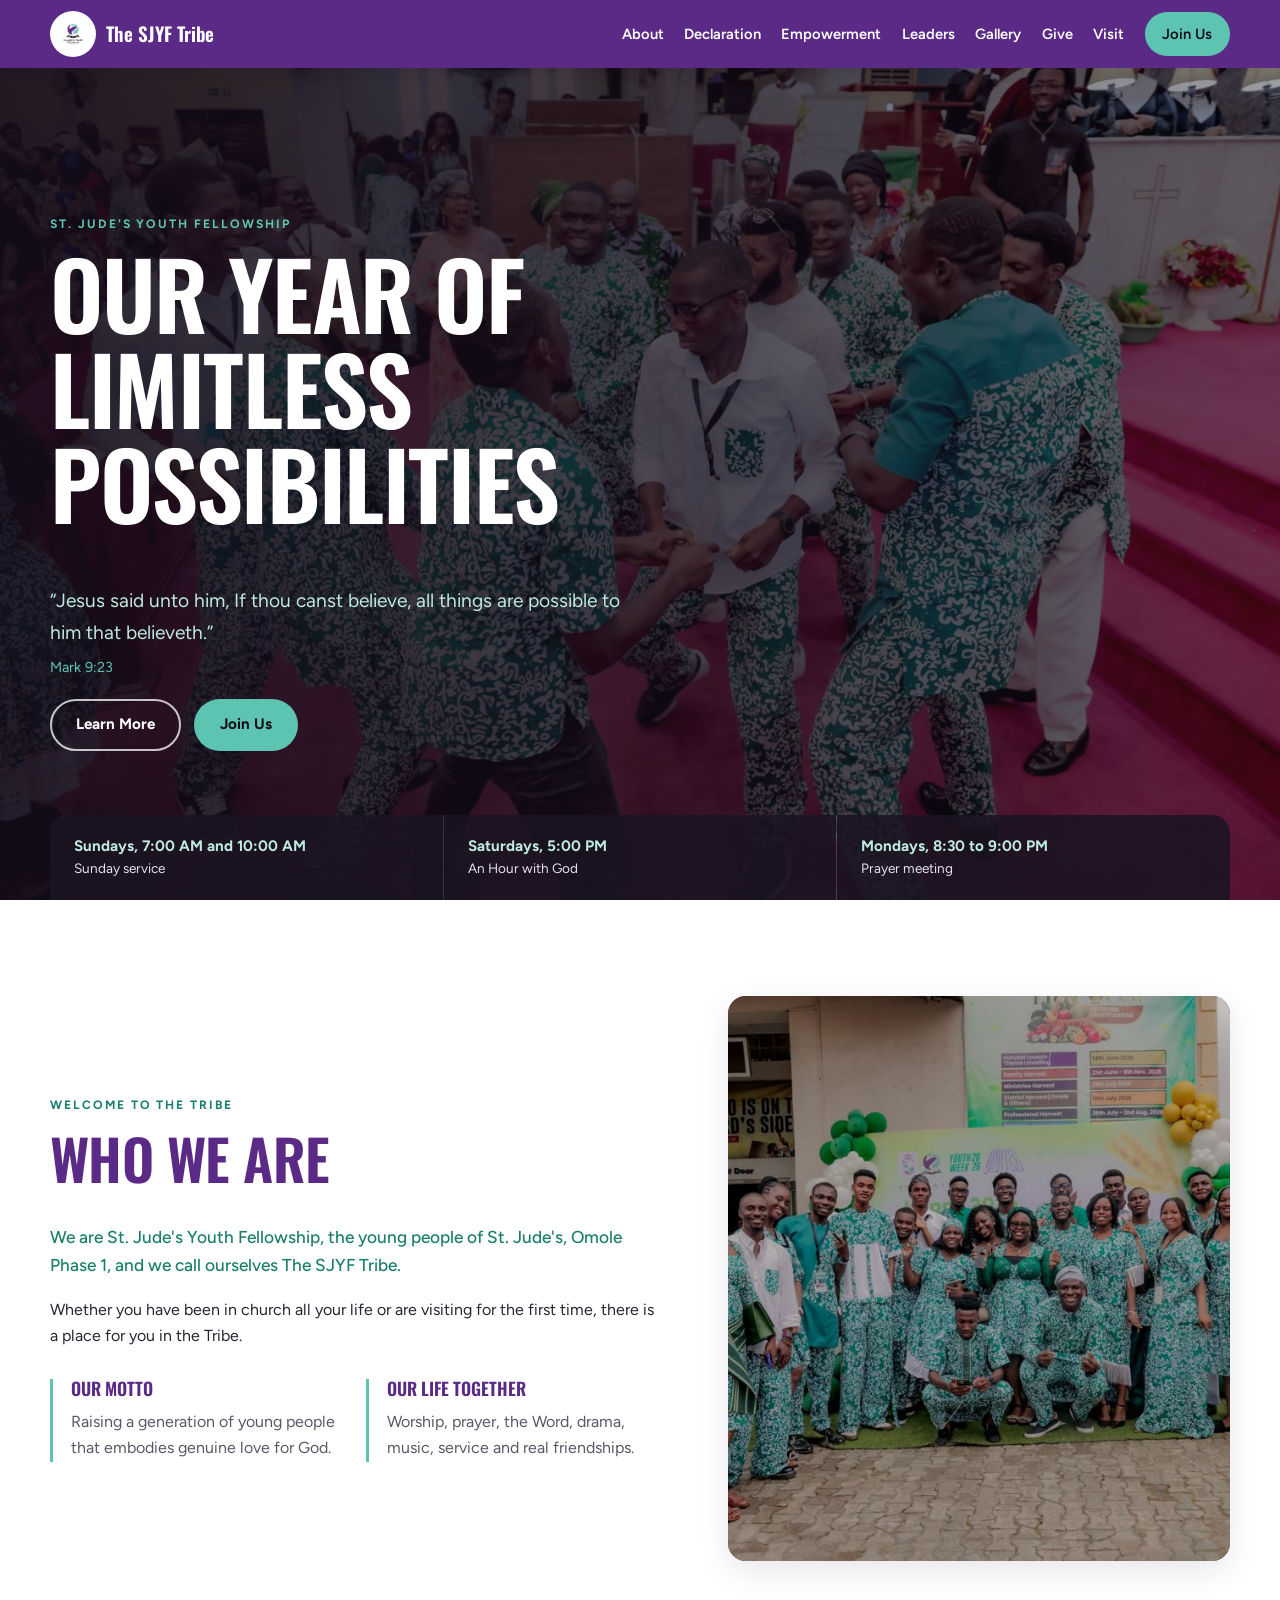
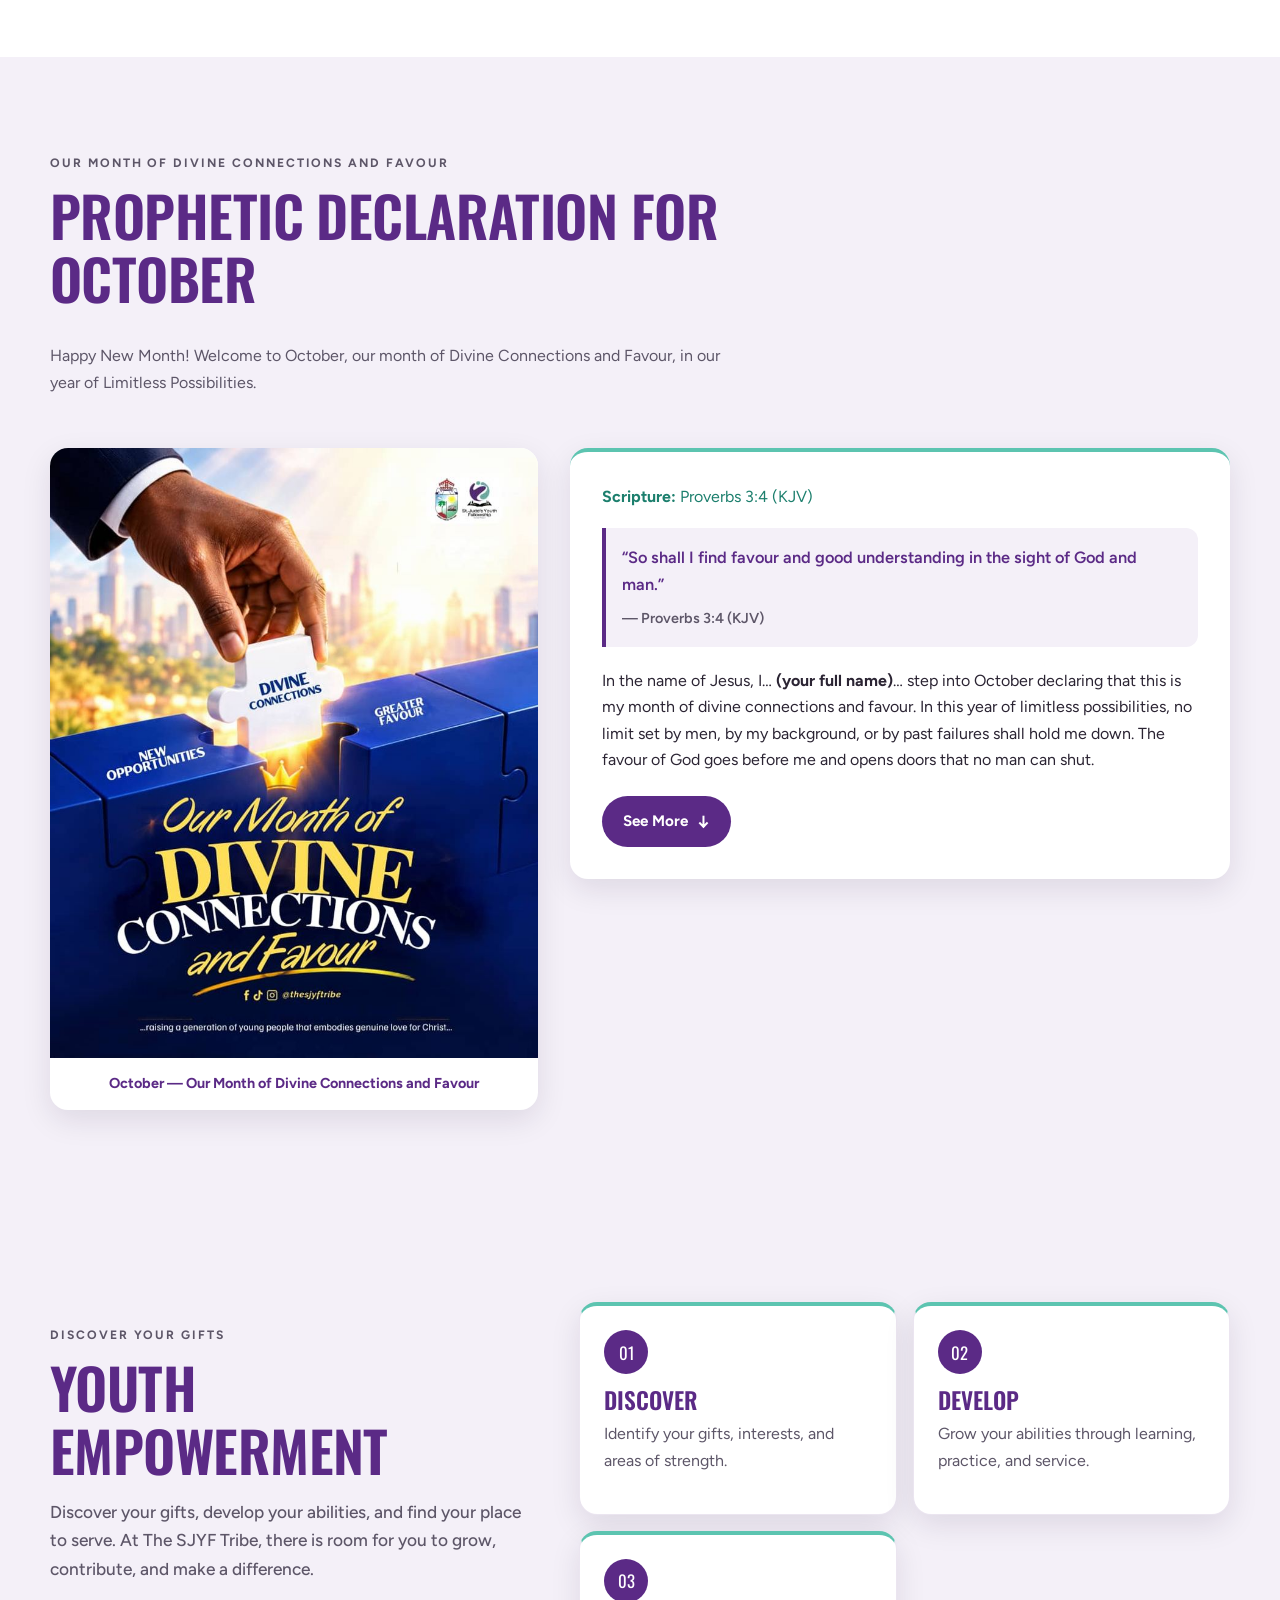
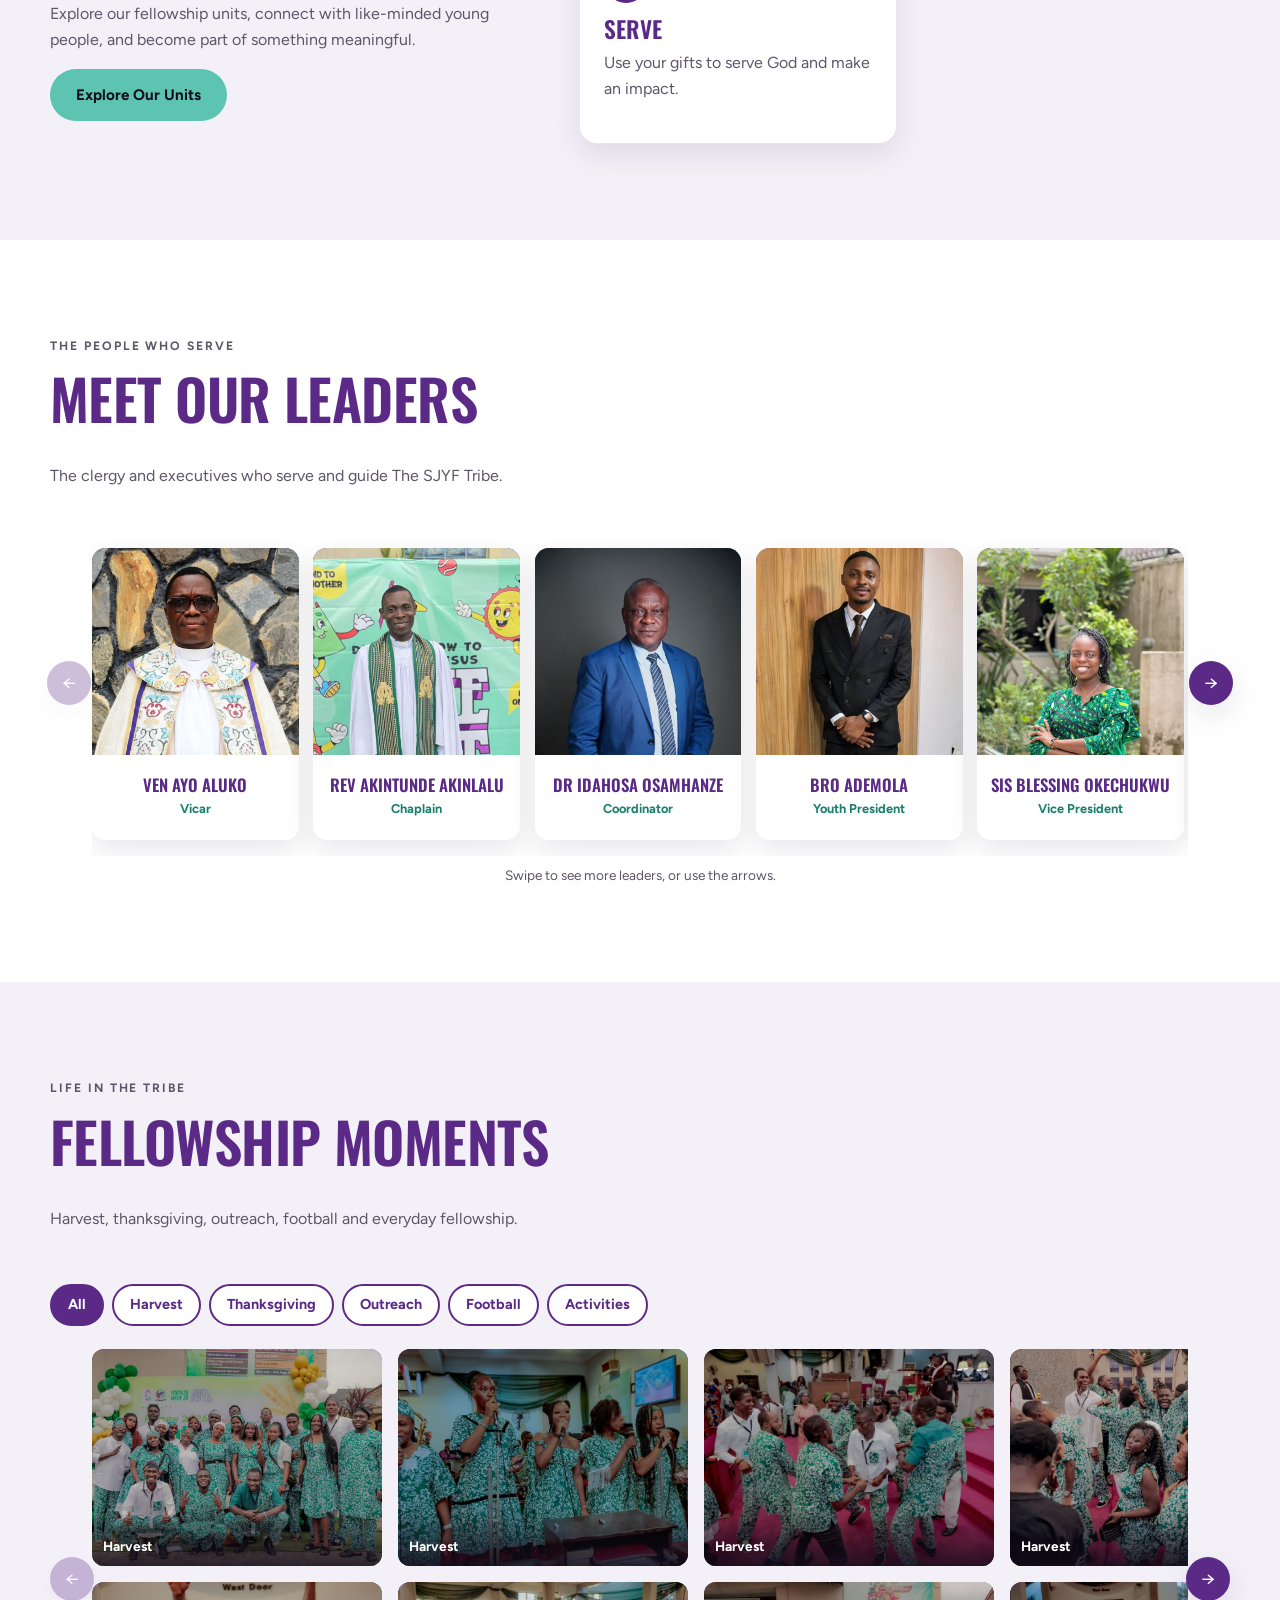
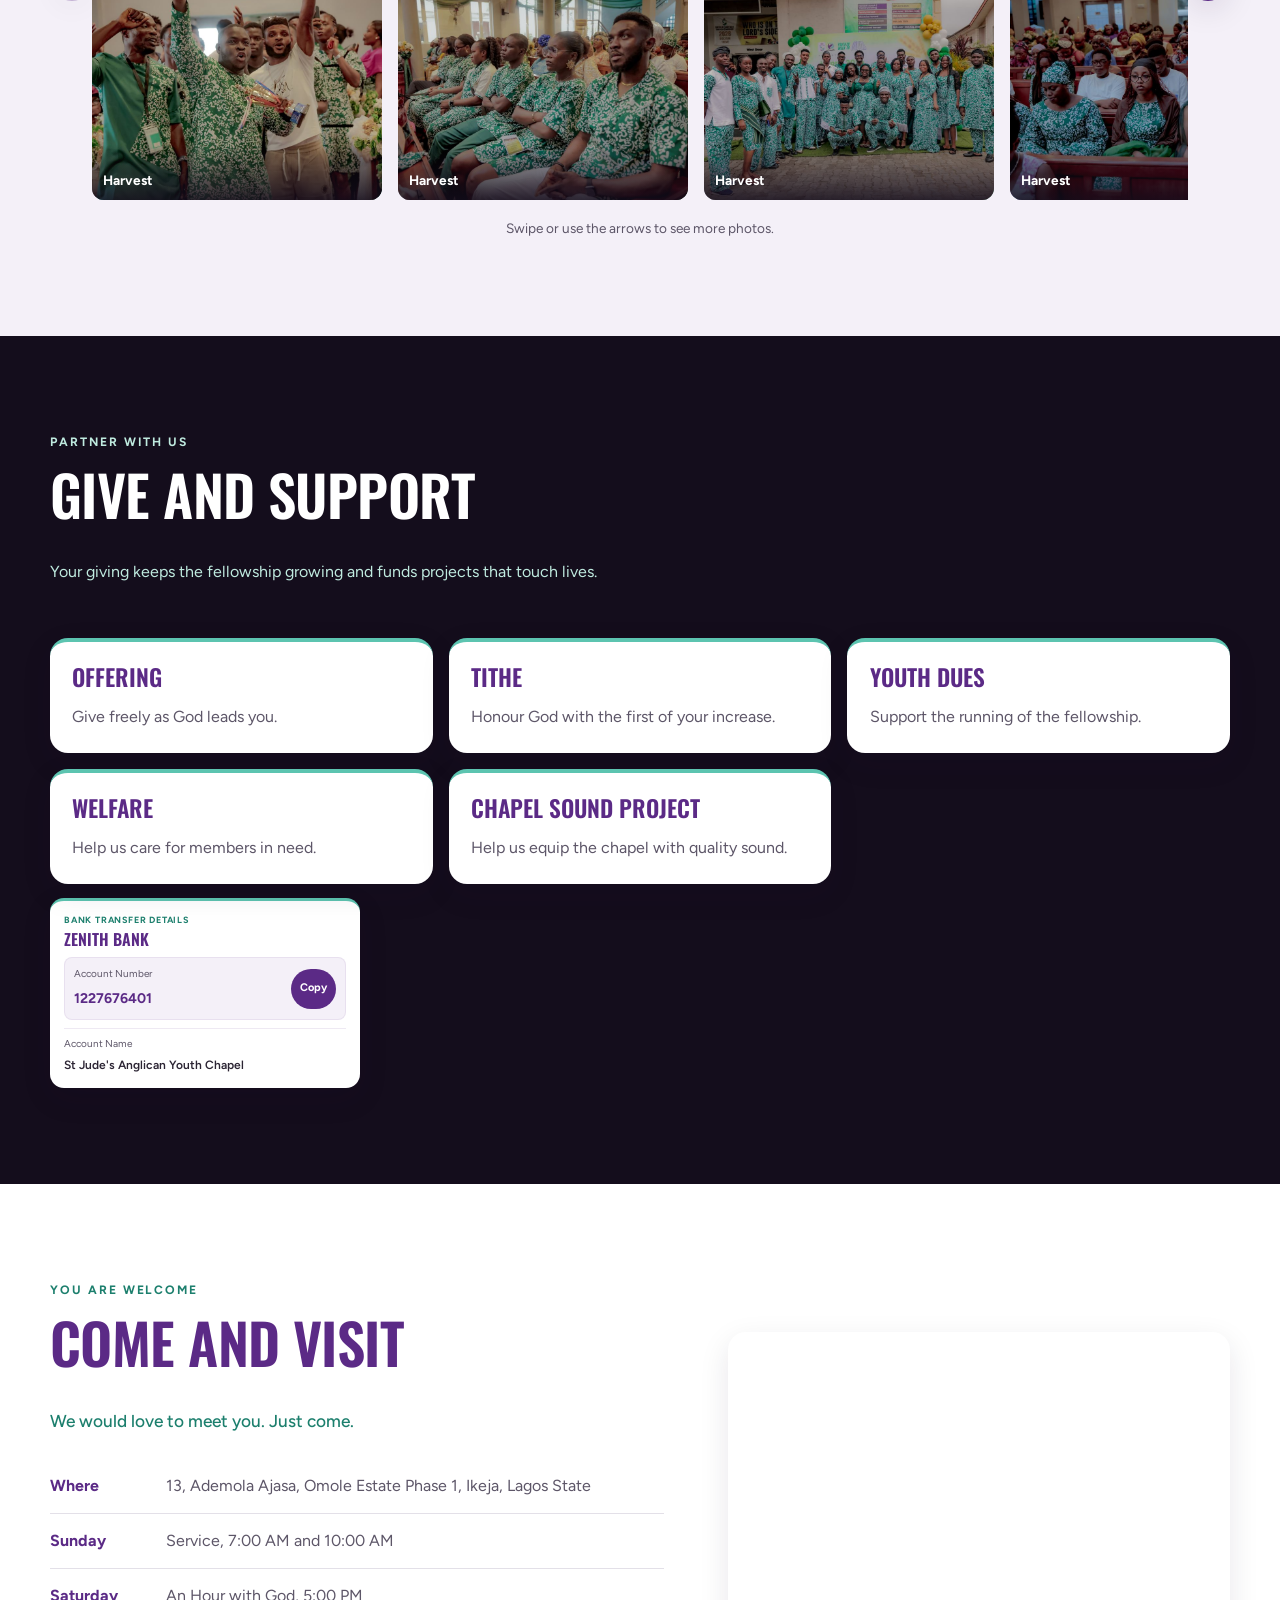
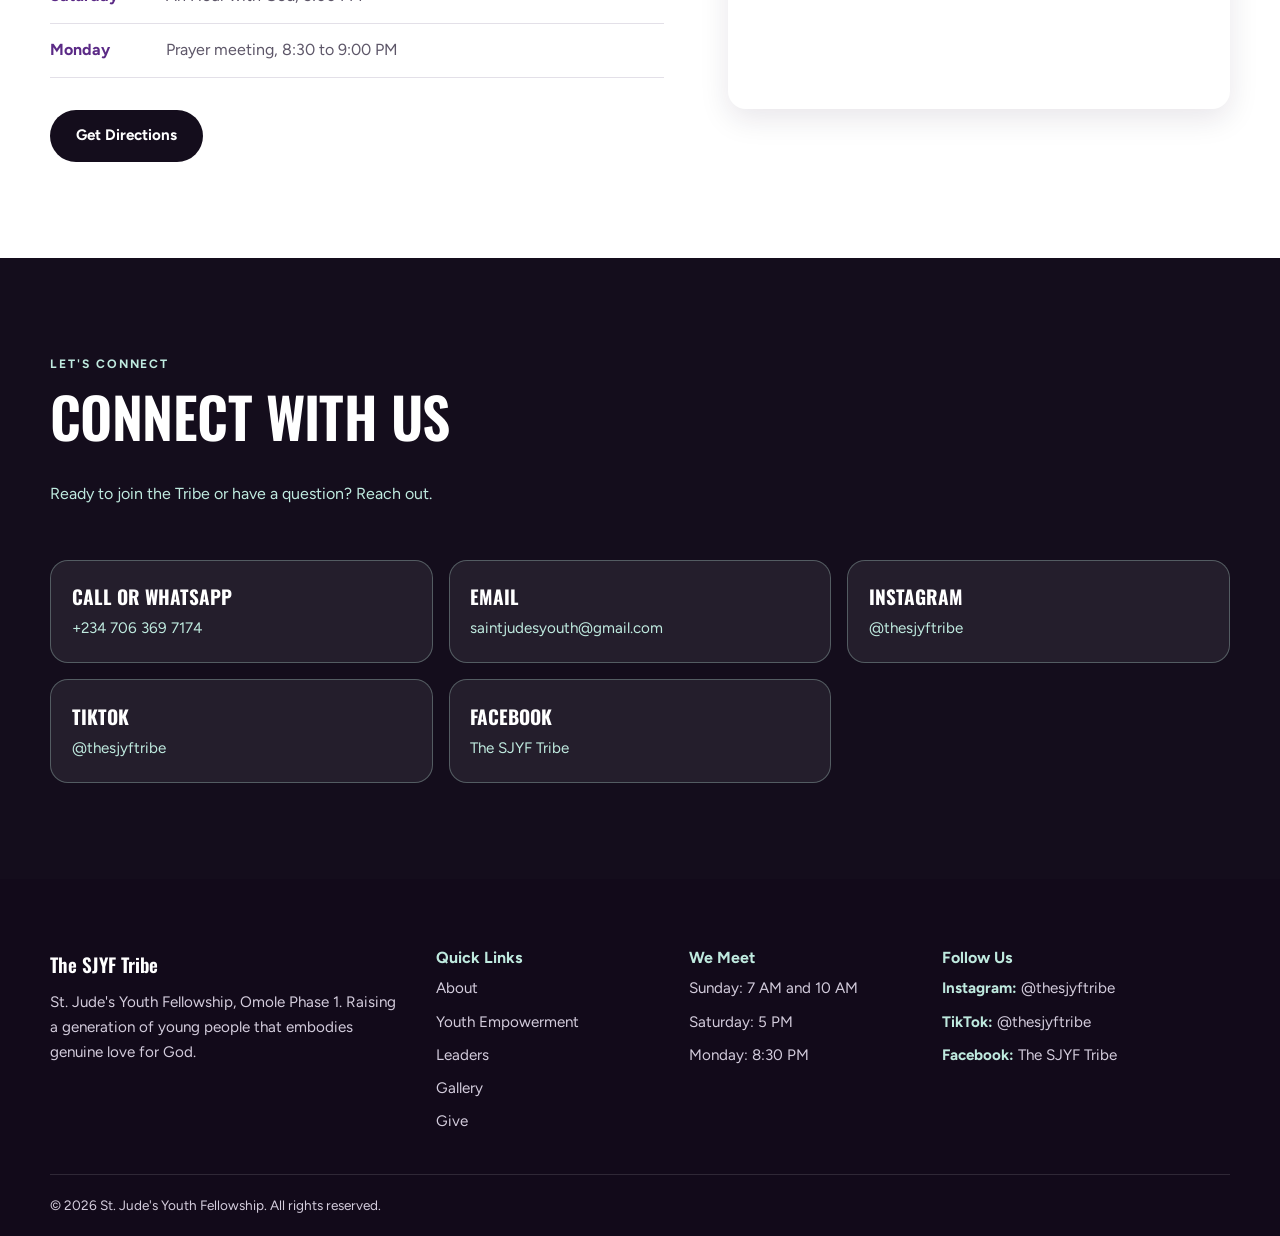
==== commit 589cee98: "updated version" ====
--- a/index.html
+++ b/index.html
@@ -1,5 +1,7 @@
+
 <!DOCTYPE html>
 <html lang="en">
+
 <head>
   <meta charset="UTF-8">
   <meta name="viewport" content="width=device-width, initial-scale=1, viewport-fit=cover">
@@ -9,13 +11,17 @@
   <meta name="description" content="St. Jude's Youth Fellowship, Omole Phase 1, Ikeja, Lagos. Raising a generation of young people that embodies genuine love for God.">
   <meta name="theme-color" content="#5b2a86">
 
+  <!-- Fonts -->
   <link rel="preconnect" href="https://fonts.googleapis.com">
   <link rel="preconnect" href="https://fonts.gstatic.com" crossorigin>
   <link href="https://fonts.googleapis.com/css2?family=Oswald:wght@400;500;600;700&family=Figtree:wght@400;500;600;700&display=swap" rel="stylesheet">
-  <link rel="preload" as="image" href="images/crowd2.jpeg" fetchpriority="high">
-
+
+  <!-- Stylesheets -->
   <link rel="stylesheet" href="css/style.css">
   <link rel="stylesheet" href="css/pages.css">
+
+  <!-- Hero image -->
+  <link rel="preload" as="image" href="images/crowd2.jpeg" fetchpriority="high">
 </head>
 
 <body>
@@ -23,6 +29,7 @@
   <!-- HEADER -->
   <header class="site-header" id="top">
     <div class="container nav-bar">
+
       <a href="#top" class="brand">
         <span class="brand-logo">
           <img src="images/logo.jpg" alt="St. Jude's Youth Fellowship logo" width="46" height="46">
@@ -48,12 +55,13 @@
           <li><a href="#contact" class="btn btn-green btn-small">Join Us</a></li>
         </ul>
       </nav>
+
     </div>
   </header>
 
   <main>
 
-    <!-- HERO SECTION -->
+    <!-- HERO -->
     <section class="hero">
       <img class="hero-img" src="images/crowd2.jpeg" alt="" fetchpriority="high" decoding="async" onerror="this.remove()">
       <div class="hero-overlay"></div>
@@ -91,9 +99,10 @@
       </div>
     </section>
 
-    <!-- ABOUT SECTION -->
+    <!-- ABOUT -->
     <section class="section" id="about">
       <div class="container split">
+
         <div class="split-text reveal">
           <p class="eyebrow">WELCOME TO THE TRIBE</p>
           <h2>Who We Are</h2>
@@ -111,6 +120,7 @@
               <h3>Our Motto</h3>
               <p>Raising a generation of young people that embodies genuine love for God.</p>
             </div>
+
             <div>
               <h3>Our Life Together</h3>
               <p>Worship, prayer, the Word, drama, music, service and real friendships.</p>
@@ -121,12 +131,14 @@
         <figure class="split-img reveal">
           <img src="images/group.jpeg" alt="The SJYF Tribe together" loading="lazy" decoding="async" onerror="this.remove()">
         </figure>
+
       </div>
     </section>
 
     <!-- PROPHETIC DECLARATION -->
     <section class="section section-tint" id="declaration">
       <div class="container">
+
         <div class="section-head reveal">
           <p class="eyebrow">OUR MONTH OF DIVINE CONNECTIONS AND FAVOUR</p>
           <h2>Prophetic Declaration for October</h2>
@@ -136,6 +148,7 @@
         </div>
 
         <div class="prophetic-layout">
+
           <figure class="prophetic-image reveal">
             <img src="images/october-prophetic-declaration.jpeg" alt="October Prophetic Declaration" loading="lazy" decoding="async">
             <figcaption>October — Our Month of Divine Connections and Favour</figcaption>
@@ -179,6 +192,7 @@
               See More <span aria-hidden="true">↓</span>
             </button>
           </article>
+
         </div>
       </div>
     </section>
@@ -186,6 +200,7 @@
     <!-- YOUTH EMPOWERMENT -->
     <section class="section empowerment-section" id="empowerment">
       <div class="container empowerment-content">
+
         <div class="empowerment-text reveal">
           <p class="eyebrow">DISCOVER YOUR GIFTS</p>
           <h2>Youth Empowerment</h2>
@@ -220,12 +235,14 @@
             <p>Use your gifts to serve God and make an impact.</p>
           </div>
         </div>
+
       </div>
     </section>
 
     <!-- LEADERS -->
     <section class="section" id="leaders">
       <div class="container">
+
         <div class="section-head reveal">
           <p class="eyebrow">THE PEOPLE WHO SERVE</p>
           <h2>Meet Our Leaders</h2>
@@ -458,12 +475,14 @@
     <!-- GALLERY -->
     <section class="section section-tint" id="gallery">
       <div class="container">
+
         <div class="section-head reveal">
           <p class="eyebrow">LIFE IN THE TRIBE</p>
           <h2>Fellowship Moments</h2>
           <p>Harvest, thanksgiving, outreach, football and everyday fellowship.</p>
         </div>
 
+        <!-- Gallery filters -->
         <div class="g-filters" role="group" aria-label="Filter photos">
           <button class="g-filter" type="button" data-filter="all" aria-pressed="true">All</button>
           <button class="g-filter" type="button" data-filter="harvest" aria-pressed="false">Harvest</button>
@@ -473,10 +492,13 @@
           <button class="g-filter" type="button" data-filter="activities" aria-pressed="false">Activities</button>
         </div>
 
+        <!-- Gallery carousel -->
         <div class="gallery-wrap" data-carousel>
           <button class="c-arrow c-prev" type="button" aria-label="Previous photos">←</button>
 
           <div class="c-track gallery-scroller" aria-label="Fellowship photo gallery">
+
+            <!-- Harvest -->
             <figure class="g-item" data-cat="harvest">
               <img src="images/group2.jpeg" alt="Harvest fellowship moment 1" loading="lazy" decoding="async" onerror="this.remove()">
               <figcaption>Harvest</figcaption>
@@ -510,6 +532,7 @@
               <figcaption>Harvest</figcaption>
             </figure>
 
+            <!-- Thanksgiving -->
             <figure class="g-item" data-cat="thanksgiving">
               <img src="images/thanksgiving crowd.jpeg" alt="Thanksgiving service moment 1" loading="lazy" decoding="async" onerror="this.remove()">
               <figcaption>Thanksgiving</figcaption>
@@ -527,6 +550,7 @@
               <figcaption>Thanksgiving</figcaption>
             </figure>
 
+            <!-- Outreach -->
             <figure class="g-item" data-cat="outreach">
               <img src="images/outreach-group.jpg" alt="Outreach moment 1" loading="lazy" decoding="async" onerror="this.remove()">
               <figcaption>Outreach</figcaption>
@@ -544,6 +568,7 @@
               <figcaption>Outreach</figcaption>
             </figure>
 
+            <!-- Football -->
             <figure class="g-item" data-cat="football">
               <img src="images/tiger2.jpeg" alt="SJYF Tigers football moment 1" loading="lazy" decoding="async" onerror="this.remove()">
               <figcaption>Football</figcaption>
@@ -561,6 +586,7 @@
               <figcaption>Football</figcaption>
             </figure>
 
+            <!-- Other activities -->
             <figure class="g-item" data-cat="activities">
               <img src="images/youth week.jpg" alt="Fellowship activity 1" loading="lazy" decoding="async" onerror="this.remove()">
               <figcaption>Activities</figcaption>
@@ -577,6 +603,7 @@
               <img src="images/youth2.jpg" alt="Fellowship activity 4" loading="lazy" decoding="async" onerror="this.remove()">
               <figcaption>Activities</figcaption>
             </figure>
+
           </div>
 
           <button class="c-arrow c-next" type="button" aria-label="Next photos">→</button>
@@ -589,6 +616,7 @@
     <!-- GIVING -->
     <section class="section section-dark" id="give">
       <div class="container">
+
         <div class="section-head reveal">
           <p class="eyebrow">PARTNER WITH US</p>
           <h2>Give and Support</h2>
@@ -600,31 +628,57 @@
             <h3>Offering</h3>
             <p>Give freely as God leads you.</p>
           </article>
+
           <article class="card reveal">
             <h3>Tithe</h3>
             <p>Honour God with the first of your increase.</p>
           </article>
+
           <article class="card reveal">
             <h3>Youth Dues</h3>
             <p>Support the running of the fellowship.</p>
           </article>
+
           <article class="card reveal">
             <h3>Welfare</h3>
             <p>Help us care for members in need.</p>
           </article>
+
           <article class="card reveal">
             <h3>Chapel Sound Project</h3>
             <p>Help us equip the chapel with quality sound.</p>
           </article>
         </div>
 
-        <p class="note">1227676401 <br>Zenith Bank <br>St Jude's Anglican Youth chapel</p>
+        <!-- Bank transfer details -->
+        <div class="bank-details">
+          <p class="bank-label">BANK TRANSFER DETAILS</p>
+          <h3>Zenith Bank</h3>
+
+          <div class="account-info">
+            <div>
+              <span>Account Number</span>
+              <strong>1227676401</strong>
+            </div>
+
+            <button class="copy-account" type="button" onclick="navigator.clipboard.writeText('1227676401').then(() => { this.textContent = 'Copied!'; }).catch(() => { alert('Account number: 1227676401'); })">
+              Copy
+            </button>
+          </div>
+
+          <div class="account-name">
+            <span>Account Name</span>
+            <p>St Jude's Anglican Youth Chapel</p>
+          </div>
+        </div>
+
       </div>
     </section>
 
     <!-- VISIT -->
     <section class="section" id="visit">
       <div class="container split">
+
         <div class="split-text reveal">
           <p class="eyebrow">YOU ARE WELCOME</p>
           <h2>Come and Visit</h2>
@@ -649,24 +703,20 @@
             </li>
           </ul>
 
-          <a class="btn btn-dark" href="https://www.google.com/maps/search/?api=1&query=13+Ademola+Ajasa+Omole+Estate+Phase+1+Ikeja+Lagos" target="_blank" rel="noopener">
+          <a class="btn btn-dark" href="https://www.google.com/maps/search/?api=1&amp;query=13+Ademola+Ajasa+Omole+Estate+Phase+1+Ikeja+Lagos" target="_blank" rel="noopener">
             Get Directions
           </a>
         </div>
 
-        <iframe
-          class="map reveal"
-          title="Map to St. Jude's Youth Fellowship"
-          loading="lazy"
-          referrerpolicy="no-referrer-when-downgrade"
-          src="https://www.google.com/maps?q=13+Ademola+Ajasa+Omole+Estate+Phase+1+Ikeja+Lagos&output=embed">
-        </iframe>
+        <iframe class="map reveal" title="Map to St. Jude's Youth Fellowship" loading="lazy" referrerpolicy="no-referrer-when-downgrade" src="https://www.google.com/maps?q=13+Ademola+Ajasa+Omole+Estate+Phase+1+Ikeja+Lagos&amp;output=embed"></iframe>
+
       </div>
     </section>
 
     <!-- CONTACT -->
     <section class="section section-dark" id="contact">
       <div class="container">
+
         <div class="section-head reveal">
           <p class="eyebrow">LET'S CONNECT</p>
           <h2>Connect With Us</h2>
@@ -699,6 +749,7 @@
             <span>The SJYF Tribe</span>
           </a>
         </div>
+
       </div>
     </section>
 
@@ -707,6 +758,7 @@
   <!-- FOOTER -->
   <footer class="site-footer">
     <div class="container footer-grid">
+
       <div class="footer-about">
         <a href="#top" class="brand footer-brand">The SJYF Tribe</a>
         <p>
@@ -751,6 +803,7 @@
           </li>
         </ul>
       </div>
+
     </div>
 
     <div class="container copyright">
@@ -760,6 +813,8 @@
     </div>
   </footer>
 
+  <!-- JavaScript -->
   <script src="script.js" defer></script>
+
 </body>
-</html>+</html>
--- a/css/style.css
+++ b/css/style.css
@@ -1388,4 +1388,249 @@
   .prophetic-extra {
     animation: none;
   }
-}+}
+
+
+.bank-details {
+  max-width: 420px;
+  margin: 24px auto;
+  padding: 24px;
+  background: #fff;
+  border: 1px solid #e8e5df;
+  border-radius: 14px;
+  text-align: left;
+  box-shadow: 0 8px 24px rgba(0, 0, 0, 0.05);
+}
+
+.bank-label {
+  margin: 0 0 16px;
+  color: #9b8050;
+  font-size: 11px;
+  font-weight: 700;
+  letter-spacing: 1.5px;
+}
+
+
+/* ========================================
+   19. BANK DETAILS
+======================================== */
+
+.bank-details {
+  width: 100%;
+  max-width: 420px;
+  margin: 1.5rem auto;
+  padding: 1.25rem;
+  border: 1px solid rgba(91, 42, 134, 0.12);
+  border-top: 4px solid var(--green);
+  border-radius: var(--radius);
+  background: var(--white);
+  box-shadow: var(--shadow);
+  text-align: left;
+}
+
+.bank-label {
+  margin-bottom: 0.6rem;
+  color: var(--green-dark);
+  font-size: 0.72rem;
+  font-weight: 700;
+  letter-spacing: 0.1em;
+}
+
+.bank-details h3 {
+  margin-bottom: 1rem;
+  color: var(--purple);
+  font-size: 1.15rem;
+}
+
+.account-info {
+  display: flex;
+  align-items: center;
+  justify-content: space-between;
+  flex-wrap: wrap;
+  gap: 0.75rem;
+  padding: 0.9rem;
+  border: 1px solid rgba(91, 42, 134, 0.08);
+  border-radius: 12px;
+  background: var(--tint);
+}
+
+.account-info span,
+.account-name span {
+  display: block;
+  margin-bottom: 0.25rem;
+  color: var(--muted);
+  font-size: 0.8rem;
+}
+
+.account-info strong {
+  color: var(--purple);
+  font-size: clamp(1rem, 4vw, 1.2rem);
+  font-weight: 700;
+  letter-spacing: 0.04em;
+  overflow-wrap: anywhere;
+}
+
+.copy-account {
+  flex-shrink: 0;
+  min-height: 40px;
+  padding: 0.55rem 0.9rem;
+  border: 0;
+  border-radius: 999px;
+  background: var(--purple);
+  color: var(--white);
+  font: inherit;
+  font-size: 0.82rem;
+  font-weight: 700;
+  cursor: pointer;
+  transition: background 0.2s, transform 0.2s;
+}
+
+.copy-account:hover {
+  background: var(--green-dark);
+  transform: translateY(-1px);
+}
+
+.copy-account:active {
+  transform: scale(0.98);
+}
+
+.account-name {
+  margin-top: 1rem;
+  padding-top: 0.9rem;
+  border-top: 1px solid rgba(91, 42, 134, 0.1);
+}
+
+.account-name p {
+  margin: 0;
+  color: var(--text);
+  font-size: 0.92rem;
+  font-weight: 600;
+  overflow-wrap: anywhere;
+}
+
+/* Small phone screens */
+@media (max-width: 380px) {
+  .bank-details {
+    padding: 1rem;
+  }
+
+  .account-info {
+    gap: 0.6rem;
+    padding: 0.75rem;
+  }
+
+  .account-info strong {
+    font-size: 1rem;
+  }
+
+  .copy-account {
+    padding-inline: 0.75rem;
+    font-size: 0.78rem;
+  }
+}
+
+
+
+
+/* Slim bank details card */
+.give-section .bank-details,
+.bank-details {
+  box-sizing: border-box;
+  width: 100%;
+  max-width: 310px;
+  margin: 14px 0 0;
+  padding: 12px 14px;
+  background: #fff;
+  border: none;
+  border-top: 3px solid var(--green);
+  border-radius: 14px;
+  box-shadow: var(--shadow);
+  text-align: left;
+}
+
+.bank-details .bank-label {
+  margin: 0 0 3px;
+  color: var(--green-dark);
+  font-size: 9px;
+  font-weight: 700;
+  letter-spacing: 0.8px;
+}
+
+.bank-details h3 {
+  margin: 0 0 8px;
+  color: var(--purple);
+  font-family: var(--font-display);
+  font-size: 16px;
+}
+
+.bank-details .account-info {
+  display: flex;
+  align-items: center;
+  justify-content: space-between;
+  gap: 8px;
+  padding: 8px 9px;
+  background: var(--tint);
+  border-radius: 8px;
+}
+
+.bank-details .account-info > div {
+  min-width: 0;
+}
+
+.bank-details .account-info span,
+.bank-details .account-name span {
+  display: block;
+  margin-bottom: 3px;
+  color: var(--muted);
+  font-size: 10px;
+}
+
+.bank-details .account-info strong {
+  color: var(--purple);
+  font-size: 14px;
+  letter-spacing: 0;
+  overflow-wrap: anywhere;
+}
+
+.bank-details .copy-account {
+  flex-shrink: 0;
+  padding: 6px 9px;
+  border: none;
+  border-radius: 20px;
+  background: var(--purple);
+  color: #fff;
+  font-size: 11px;
+  font-weight: 700;
+  cursor: pointer;
+}
+
+.bank-details .account-name {
+  margin-top: 8px;
+  padding-top: 7px;
+  border-top: 1px solid rgba(91, 42, 134, 0.1);
+}
+
+.bank-details .account-name p {
+  margin: 0;
+  color: var(--text);
+  font-size: 12px;
+  font-weight: 600;
+  overflow-wrap: anywhere;
+}
+
+@media (max-width: 600px) {
+  .give-section .bank-details,
+  .bank-details {
+    max-width: 290px;
+    padding: 11px 12px;
+  }
+
+  .bank-details .account-info {
+    padding: 7px;
+  }
+
+  .bank-details .account-info strong {
+    font-size: 13px;
+  }
+}
+
--- a/css/pages.css
+++ b/css/pages.css
@@ -1,153 +1,695 @@
+
+
+body {
+  overflow-x: clip;
+}
+
+.hero-strip {
+  backdrop-filter: none;
+}
+
+.btn-purple {
+  background: var(--purple);
+  color: var(--white);
+}
+
+.btn-purple:hover {
+  background: var(--green-dark);
+}
+
+/* ---------- Youth empowerment ---------- */
+
+.empowerment-section {
+  position: relative;
+  overflow: hidden;
+  background: var(--tint);
+}
+
+.empowerment-icon {
+  display: inline-grid;
+  place-items: center;
+  width: 44px;
+  height: 44px;
+  margin-bottom: 0.8rem;
+  border-radius: 50%;
+  background: var(--purple);
+  color: var(--white);
+  font-family: var(--font-display);
+  font-size: 1.05rem;
+}
+
+/* ---------- Shared carousel arrows ---------- */
+
+.c-arrow {
+  position: absolute;
+  z-index: 5;
+  top: 50%;
+  display: grid;
+  place-items: center;
+  width: 40px;
+  height: 40px;
+  margin-top: -20px;
+  border: 0;
+  border-radius: 50%;
+  background: var(--purple);
+  color: var(--white);
+  font-size: 1.2rem;
+  cursor: pointer;
+  box-shadow: var(--shadow);
+  transition: background 0.2s, opacity 0.2s;
+}
+
+.c-arrow:hover {
+  background: var(--green-dark);
+}
+
+.c-arrow:disabled {
+  opacity: 0.3;
+  cursor: default;
+}
+
+.c-prev {
+  left: 0;
+}
+
+.c-next {
+  right: 0;
+}
+
+/* ---------- Gallery filters ---------- */
+
+.g-filters {
+  display: flex;
+  flex-wrap: wrap;
+  gap: 0.5rem;
+  margin-bottom: 1.4rem;
+}
+
+.g-filter {
+  min-height: 42px;
+  padding: 0.4rem 1rem;
+  border: 2px solid var(--purple);
+  border-radius: 999px;
+  background: var(--white);
+  color: var(--purple);
+  font-size: 0.9rem;
+  font-weight: 700;
+  cursor: pointer;
+  transition: background 0.2s, color 0.2s;
+}
+
+.g-filter:hover {
+  background: var(--tint);
+}
+
+.g-filter[aria-pressed="true"] {
+  background: var(--purple);
+  color: var(--white);
+}
+
+/* ---------- Gallery layout ---------- */
+
+.gallery-wrap {
+  position: relative;
+  padding-inline: 1.9rem;
+}
+
+.gallery-scroller {
+  display: grid;
+  grid-auto-flow: column;
+  grid-template-rows: repeat(2, auto);
+  grid-auto-columns: min(58vw, 230px);
+  gap: 0.6rem;
+  overflow-x: auto;
+  padding-bottom: 0.6rem;
+  scroll-snap-type: x mandatory;
+  scroll-behavior: smooth;
+  scrollbar-width: none;
+  overscroll-behavior-x: contain;
+  -webkit-overflow-scrolling: touch;
+}
+
+.gallery-scroller::-webkit-scrollbar {
+  display: none;
+}
+
+.g-item {
+  position: relative;
+  margin: 0;
+  aspect-ratio: 4 / 3;
+  overflow: hidden;
+  border-radius: 12px;
+  background: linear-gradient(
+    135deg,
+    var(--purple),
+    var(--green-dark)
+  );
+  scroll-snap-align: start;
+}
+
+.g-item[hidden] {
+  display: none;
+}
+
+.g-item::before {
+  position: absolute;
+  inset: 0;
+  display: grid;
+  place-items: center;
+  padding: 1rem;
+  color: rgba(255, 255, 255, 0.8);
+  font-size: 0.8rem;
+  font-weight: 700;
+  text-align: center;
+  content: "Photo coming soon";
+}
+
+.g-item img {
+  position: absolute;
+  inset: 0;
+  width: 100%;
+  height: 100%;
+  object-fit: cover;
+  object-position: center 30%;
+  transition: transform 0.5s;
+}
+
+.g-item:hover img {
+  transform: scale(1.05);
+}
+
+.g-item figcaption {
+  position: absolute;
+  inset: auto 0 0;
+  padding: 1.4rem 0.7rem 0.55rem;
+  background: linear-gradient(
+    transparent,
+    rgba(20, 13, 28, 0.82)
+  );
+  color: var(--white);
+  font-size: 0.85rem;
+  font-weight: 700;
+}
+
+/* ---------- Units page: hero ---------- */
+
+.lead-light {
+  color: var(--mint);
+  font-size: 1.15rem;
+  font-weight: 600;
+}
+
+.page-hero {
+  padding:
+    calc(var(--header-h) + clamp(2.5rem, 6vw, 5rem))
+    0
+    clamp(2.5rem, 6vw, 4.5rem);
+  background: linear-gradient(
+    135deg,
+    #2b1245,
+    var(--purple) 60%,
+    var(--green-dark)
+  );
+  color: var(--white);
+}
+
+.page-hero h1 {
+  color: var(--white);
+}
+
+.page-hero-grid {
+  display: grid;
+  gap: 2rem;
+  align-items: center;
+}
+
+.page-hero-grid > * {
+  min-width: 0;
+}
+
+.page-hero-text p:not(.hero-eyebrow):not(.lead-light) {
+  max-width: 40rem;
+  color: #efe9f7;
+}
+
+.join-steps {
+  padding: clamp(1.25rem, 4vw, 2rem);
+  border: 1px solid rgba(255, 255, 255, 0.2);
+  border-radius: var(--radius);
+  background: rgba(255, 255, 255, 0.1);
+}
+
+.join-steps h2 {
+  margin-bottom: 1rem;
+  color: var(--white);
+  font-size: clamp(1.3rem, 1.1rem + 1vw, 1.8rem);
+}
+
+.join-steps ol {
+  margin: 0;
+  padding: 0;
+  list-style: none;
+}
+
+.join-steps li {
+  display: flex;
+  gap: 0.9rem;
+  padding: 0.8rem 0;
+  border-top: 1px solid rgba(255, 255, 255, 0.16);
+}
+
+.join-steps li > span {
+  display: grid;
+  flex: 0 0 38px;
+  place-items: center;
+  width: 38px;
+  height: 38px;
+  border-radius: 50%;
+  background: var(--green);
+  color: var(--ink);
+  font-family: var(--font-display);
+  font-size: 1.1rem;
+}
+
+.join-steps strong {
+  color: var(--white);
+}
+
+.join-steps p {
+  margin: 0.1rem 0 0;
+  color: var(--mint);
+  font-size: 0.92rem;
+}
+
+/* ---------- Units page: sticky navigation ---------- */
+
+.unit-nav {
+  position: sticky;
+  top: var(--header-h);
+  z-index: 50;
+  background: var(--white);
+  box-shadow: 0 4px 14px rgba(32, 14, 48, 0.1);
+}
+
+.unit-nav-list {
+  display: flex;
+  gap: 0.5rem;
+  overflow-x: auto;
+  padding-block: 0.7rem;
+  scrollbar-width: none;
+}
+
+.unit-nav-list::-webkit-scrollbar {
+  display: none;
+}
+
+.unit-nav a {
+  flex: none;
+  padding: 0.45rem 1rem;
+  border: 2px solid var(--purple);
+  border-radius: 999px;
+  color: var(--purple);
+  font-size: 0.88rem;
+  font-weight: 700;
+  text-decoration: none;
+  white-space: nowrap;
+  transition: background 0.2s, color 0.2s;
+}
+
+.unit-nav a:hover,
+.unit-nav a.active {
+  background: var(--purple);
+  color: var(--white);
+}
+
+/* ---------- Units page: unit sections ---------- */
+
+.unit-section {
+  scroll-margin-top: calc(var(--header-h) + 60px);
+}
+
+.unit-layout {
+  display: grid;
+  gap: clamp(1.5rem, 4vw, 4rem);
+  align-items: center;
+}
+
+.unit-layout > * {
+  min-width: 0;
+}
+
+.unit-num {
+  display: block;
+  margin-bottom: 0.2rem;
+  color: transparent;
+  font-family: var(--font-display);
+  font-size: clamp(3rem, 2rem + 5vw, 5rem);
+  font-weight: 700;
+  line-height: 1;
+  -webkit-text-stroke: 2px var(--green);
+}
+
+.unit-info .lead {
+  margin-bottom: 1.2rem;
+}
+
+.unit-body p {
+  color: var(--muted);
+}
+
+.close-line {
+  margin: 1.4rem 0 1.2rem;
+  padding-left: 1rem;
+  border-left: 4px solid var(--green);
+  color: var(--purple);
+  font-size: 1.1rem;
+  font-weight: 700;
+}
+
+/* ---------- Units page: photo carousel ---------- */
+
+.stage {
+  position: relative;
+  overflow: hidden;
+  border-radius: var(--radius);
+  background: var(--ink);
+  box-shadow: 0 18px 40px rgba(32, 14, 48, 0.18);
+}
+
+.stage .c-track {
+  display: flex;
+  overflow-x: auto;
+  overflow-y: hidden;
+  scroll-snap-type: x mandatory;
+  scroll-behavior: smooth;
+  scrollbar-width: none;
+  overscroll-behavior-x: contain;
+  -webkit-overflow-scrolling: touch;
+}
+
+.stage .c-track::-webkit-scrollbar {
+  display: none;
+}
+
+.stage-slide {
+  position: relative;
+  flex: 0 0 100%;
+  margin: 0;
+  aspect-ratio: 4 / 3;
+  background: linear-gradient(
+    135deg,
+    var(--purple),
+    var(--green-dark)
+  );
+  scroll-snap-align: center;
+}
+
+.stage-slide::before {
+  position: absolute;
+  inset: 0;
+  display: grid;
+  place-items: center;
+  color: rgba(255, 255, 255, 0.8);
+  font-family: var(--font-display);
+  font-size: 1rem;
+  letter-spacing: 0.08em;
+  text-transform: uppercase;
+  content: "Photo coming soon";
+}
+
+.stage-slide img {
+  position: absolute;
+  inset: 0;
+  width: 100%;
+  height: 100%;
+  object-fit: cover;
+  object-position: center 30%;
+}
+
+.stage-slide figcaption {
+  position: absolute;
+  inset: auto 0 0;
+  padding: 2rem 1rem 0.8rem;
+  background: linear-gradient(
+    transparent,
+    rgba(20, 13, 28, 0.8)
+  );
+  color: var(--white);
+  font-weight: 700;
+}
+
+/* Logo slides: show the complete logo without cropping */
+
+.stage-slide.logo-slide {
+  background: radial-gradient(
+    circle at 50% 40%,
+    var(--white),
+    var(--tint)
+  );
+}
+
+.stage-slide.logo-slide::before {
+  display: none;
+}
+
+.stage-slide.logo-slide img {
+  padding: 9% 9% 14%;
+  object-fit: contain;
+  object-position: center;
+}
+
+.stage-slide.logo-slide figcaption {
+  background: none;
+  color: var(--purple);
+  text-align: center;
+}
+
+.stage .c-prev {
+  left: 0.7rem;
+}
+
+.stage .c-next {
+  right: 0.7rem;
+}
+
+.stage .c-arrow {
+  background: rgba(91, 42, 134, 0.92);
+}
+
+.stage .c-arrow:hover {
+  background: var(--green-dark);
+}
+
+.stage-count {
+  position: absolute;
+  z-index: 4;
+  top: 0.8rem;
+  right: 0.8rem;
+  padding: 0.2rem 0.7rem;
+  border-radius: 999px;
+  background: rgba(20, 13, 28, 0.7);
+  color: var(--white);
+  font-size: 0.8rem;
+  font-weight: 700;
+}
+
+/* ---------- Units page: closing section ---------- */
+
+.cta-section {
+  background: linear-gradient(135deg, var(--ink), #2b1245);
+  color: var(--mint);
+}
+
+.cta-section h2 {
+  color: var(--white);
+}
+
+.cta-end {
+  max-width: 46rem;
+}
+
+.cta-end p {
+  color: var(--mint);
+}
+
+.cta-end .btn-row {
+  margin-top: 1.5rem;
+}
+
 /* ========================================
-   pages.css  (link this AFTER style.css in index.html and units.html)
-   Contains: units page, new gallery, shared arrows, small fixes
+   RESPONSIVE DESIGN
 ======================================== */
 
-/* ---------- Smooth scrolling on phones (fixes the page feeling stuck) ---------- */
-/* body must not become its own scroll container, or swiping up hangs and sticky bars break */
-body { overflow-x: clip; }
-.hero-strip { backdrop-filter: none; }
-
-/* ---------- Buttons used on these pages ---------- */
-.btn-purple { background: var(--purple); color: var(--white); }
-.btn-purple:hover { background: var(--green-dark); }
-
-/* ---------- Fix: Youth Empowerment section (matches your HTML class names) ---------- */
-.empowerment-section { position: relative; overflow: hidden; background: var(--tint); }
-.empowerment-icon { display: inline-grid; place-items: center; width: 44px; height: 44px; margin-bottom: .8rem; border-radius: 50%; background: var(--purple); color: var(--white); font-family: var(--font-display); font-size: 1.05rem; }
-
-/* ---------- Shared carousel arrows ---------- */
-.c-arrow { position: absolute; z-index: 5; top: 50%; display: grid; place-items: center; width: 40px; height: 40px; margin-top: -20px; border: 0; border-radius: 50%; background: var(--purple); color: var(--white); font-size: 1.2rem; cursor: pointer; box-shadow: var(--shadow); transition: background .2s, opacity .2s; }
-.c-arrow:hover { background: var(--green-dark); }
-.c-arrow:disabled { opacity: .3; cursor: default; }
-.c-prev { left: 0; }
-.c-next { right: 0; }
-
-/* ---------- Gallery: filters + two scrolling rows ---------- */
-.g-filters { display: flex; flex-wrap: wrap; gap: .5rem; margin-bottom: 1.4rem; }
-.g-filter { min-height: 42px; padding: .4rem 1rem; border: 2px solid var(--purple); border-radius: 999px; background: var(--white); color: var(--purple); font-size: .9rem; font-weight: 700; cursor: pointer; transition: background .2s, color .2s; }
-.g-filter:hover { background: var(--tint); }
-.g-filter[aria-pressed="true"] { background: var(--purple); color: var(--white); }
-
-.gallery-wrap { position: relative; padding-inline: 1.9rem; }
-.gallery-scroller { display: grid; grid-auto-flow: column; grid-template-rows: repeat(2, auto); grid-auto-columns: min(58vw, 230px); gap: .6rem; overflow-x: auto; padding-bottom: .6rem; scroll-snap-type: x mandatory; scroll-behavior: smooth; scrollbar-width: none; overscroll-behavior-x: contain; -webkit-overflow-scrolling: touch; }
-.gallery-scroller::-webkit-scrollbar { display: none; }
-.g-item { position: relative; margin: 0; aspect-ratio: 4 / 3; overflow: hidden; border-radius: 12px; background: linear-gradient(135deg, var(--purple), var(--green-dark)); scroll-snap-align: start; }
-.g-item[hidden] { display: none; }
-.g-item::before { content: "Photo coming soon"; position: absolute; inset: 0; display: grid; place-items: center; padding: 1rem; color: rgba(255,255,255,.8); font-size: .8rem; font-weight: 700; text-align: center; }
-.g-item img { position: absolute; inset: 0; width: 100%; height: 100%; object-fit: cover; object-position: center 30%; transition: transform .5s; }
-.g-item:hover img { transform: scale(1.05); }
-.g-item figcaption { position: absolute; inset: auto 0 0; padding: 1.4rem .7rem .55rem; background: linear-gradient(transparent, rgba(20,13,28,.82)); color: var(--white); font-size: .85rem; font-weight: 700; }
-@media (min-width: 600px) { .gallery-wrap { padding-inline: 2.6rem; } .c-arrow { width: 44px; height: 44px; margin-top: -22px; } }
-@media (min-width: 700px) { .gallery-scroller { grid-auto-columns: 260px; gap: 1rem; } }
-@media (min-width: 1100px) { .gallery-scroller { grid-auto-columns: 290px; } }
-
-/* ---------- Units page: intro ---------- */
-.lead-light { color: var(--mint); font-size: 1.15rem; font-weight: 600; }
-.page-hero { padding: calc(var(--header-h) + clamp(2.5rem, 6vw, 5rem)) 0 clamp(2.5rem, 6vw, 4.5rem); background: linear-gradient(135deg, #2b1245, var(--purple) 60%, var(--green-dark)); color: var(--white); }
-.page-hero h1 { color: var(--white); }
-.page-hero-grid { display: grid; gap: 2rem; align-items: center; }
-.page-hero-grid > * { min-width: 0; }
-.page-hero-text p:not(.hero-eyebrow):not(.lead-light) { max-width: 40rem; color: #efe9f7; }
-.join-steps { padding: clamp(1.25rem, 4vw, 2rem); border: 1px solid rgba(255,255,255,.2); border-radius: var(--radius); background: rgba(255,255,255,.1); }
-.join-steps h2 { margin-bottom: 1rem; color: var(--white); font-size: clamp(1.3rem, 1.1rem + 1vw, 1.8rem); }
-.join-steps ol { margin: 0; padding: 0; list-style: none; }
-.join-steps li { display: flex; gap: .9rem; padding: .8rem 0; border-top: 1px solid rgba(255,255,255,.16); }
-.join-steps li > span { display: grid; flex: 0 0 38px; place-items: center; width: 38px; height: 38px; border-radius: 50%; background: var(--green); color: var(--ink); font-family: var(--font-display); font-size: 1.1rem; }
-.join-steps strong { color: var(--white); }
-.join-steps p { margin: .1rem 0 0; color: var(--mint); font-size: .92rem; }
-@media (min-width: 900px) { .page-hero-grid { grid-template-columns: 1.25fr .75fr; gap: 3.5rem; } }
-
-/* ---------- Units page: sticky jump bar ---------- */
-.unit-nav { position: sticky; top: var(--header-h); z-index: 50; background: var(--white); box-shadow: 0 4px 14px rgba(32,14,48,.1); }
-.unit-nav-list { display: flex; gap: .5rem; overflow-x: auto; padding-block: .7rem; scrollbar-width: none; }
-.unit-nav-list::-webkit-scrollbar { display: none; }
-.unit-nav a { flex: none; padding: .45rem 1rem; border: 2px solid var(--purple); border-radius: 999px; color: var(--purple); font-size: .88rem; font-weight: 700; text-decoration: none; white-space: nowrap; transition: background .2s, color .2s; }
-.unit-nav a:hover, .unit-nav a.active { background: var(--purple); color: var(--white); }
-
-/* ---------- Units page: each unit ---------- */
-.unit-section { scroll-margin-top: calc(var(--header-h) + 60px); }
-.unit-layout { display: grid; gap: clamp(1.5rem, 4vw, 4rem); align-items: center; }
-.unit-layout > * { min-width: 0; }
+/* Small screens: gallery and unit page */
+
+@media (min-width: 600px) {
+  .gallery-wrap {
+    padding-inline: 2.6rem;
+  }
+
+  .c-arrow {
+    width: 44px;
+    height: 44px;
+    margin-top: -22px;
+  }
+}
+
+@media (min-width: 700px) {
+  .gallery-scroller {
+    grid-auto-columns: 260px;
+    gap: 1rem;
+  }
+}
+
 @media (min-width: 900px) {
-  .unit-layout { grid-template-columns: 1fr 1fr; }
-  .unit-layout.flip .stage { order: -1; }
-}
-.unit-num { display: block; margin-bottom: .2rem; color: transparent; font-family: var(--font-display); font-size: clamp(3rem, 2rem + 5vw, 5rem); font-weight: 700; line-height: 1; -webkit-text-stroke: 2px var(--green); }
-.unit-info .lead { margin-bottom: 1.2rem; }
-.unit-body p { color: var(--muted); }
-.close-line { margin: 1.4rem 0 1.2rem; padding-left: 1rem; border-left: 4px solid var(--green); color: var(--purple); font-size: 1.1rem; font-weight: 700; }
-
-/* the photo stage: one big photo at a time */
-.stage { position: relative; overflow: hidden; border-radius: var(--radius); background: var(--ink); box-shadow: 0 18px 40px rgba(32,14,48,.18); }
-.stage .c-track { display: flex; overflow-x: auto; overflow-y: hidden; scroll-snap-type: x mandatory; scroll-behavior: smooth; scrollbar-width: none; overscroll-behavior-x: contain; -webkit-overflow-scrolling: touch; }
-.stage .c-track::-webkit-scrollbar { display: none; }
-.stage-slide { position: relative; flex: 0 0 100%; margin: 0; aspect-ratio: 4 / 3; background: linear-gradient(135deg, var(--purple), var(--green-dark)); scroll-snap-align: center; }
-.stage-slide::before { content: "Photo coming soon"; position: absolute; inset: 0; display: grid; place-items: center; color: rgba(255,255,255,.8); font-family: var(--font-display); font-size: 1rem; letter-spacing: .08em; text-transform: uppercase; }
-.stage-slide img { position: absolute; inset: 0; width: 100%; height: 100%; object-fit: cover; object-position: center 30%; }
-.stage-slide figcaption { position: absolute; inset: auto 0 0; padding: 2rem 1rem .8rem; background: linear-gradient(transparent, rgba(20,13,28,.8)); color: var(--white); font-weight: 700; }
-
-/* logo slide (for example the Tigers logo): shown whole, centred, never cropped */
-.stage-slide.logo-slide { background: radial-gradient(circle at 50% 40%, var(--white), var(--tint)); }
-.stage-slide.logo-slide::before { display: none; }
-.stage-slide.logo-slide img { object-fit: contain; object-position: center; padding: 9% 9% 14%; }
-.stage-slide.logo-slide figcaption { background: none; color: var(--purple); text-align: center; }
-
-.stage .c-prev { left: .7rem; }
-.stage .c-next { right: .7rem; }
-.stage .c-arrow { background: rgba(91,42,134,.92); }
-.stage .c-arrow:hover { background: var(--green-dark); }
-.stage-count { position: absolute; z-index: 4; top: .8rem; right: .8rem; padding: .2rem .7rem; border-radius: 999px; background: rgba(20,13,28,.7); color: var(--white); font-size: .8rem; font-weight: 700; }
-
-/* ---------- Units page: closing section ---------- */
-.cta-section { background: linear-gradient(135deg, var(--ink), #2b1245); color: var(--mint); }
-.cta-section h2 { color: var(--white); }
-.cta-end { max-width: 46rem; }
-.cta-end p { color: var(--mint); }
-.cta-end .btn-row { margin-top: 1.5rem; }
-
-
-/* ========================================
-   Phone layout: boxes side by side (two per row)
-   Text uses clamp() so it is never too small or too big.
-   The hero section is not touched.
-======================================== */
+  .page-hero-grid {
+    grid-template-columns: 1.25fr 0.75fr;
+    gap: 3.5rem;
+  }
+
+  .unit-layout {
+    grid-template-columns: 1fr 1fr;
+  }
+
+  .unit-layout.flip .stage {
+    order: -1;
+  }
+}
+
+@media (min-width: 1100px) {
+  .gallery-scroller {
+    grid-auto-columns: 290px;
+  }
+}
+
+/* Phone layout: two cards per row */
+
 @media (max-width: 599px) {
-
-  /* Give and Support, This Week, any .grid-3 of cards */
-  .grid-3 { grid-template-columns: repeat(2, minmax(0, 1fr)); gap: .75rem; }
-  .grid-3 > .card:last-child:nth-child(odd) { grid-column: 1 / -1; }
-
-  .card { padding: 1rem .9rem; }
-  .card h3 { font-size: clamp(1rem, 4.2vw, 1.2rem); }
-  .card p { font-size: clamp(.82rem, 3.6vw, .95rem); line-height: 1.5; }
-
-  /* Connect With Us: Call | Instagram, Email (full width), TikTok | Facebook */
-  .contact-card { padding: 1rem .9rem; }
-  .contact-card strong { font-size: clamp(1rem, 4.2vw, 1.2rem); line-height: 1.2; }
-  .contact-card span { font-size: clamp(.82rem, 3.5vw, .95rem); }
-  .contact-card:nth-child(1) { order: 1; }
-  .contact-card:nth-child(3) { order: 2; }
-  .contact-card:nth-child(2) { order: 3; grid-column: 1 / -1; }
-  .contact-card:nth-child(4) { order: 4; }
-  .contact-card:nth-child(5) { order: 5; }
-
-  /* Youth Empowerment: Discover | Develop, Serve (full width) */
-  .empowerment-cards { grid-template-columns: repeat(2, minmax(0, 1fr)); gap: .75rem; }
-  .empowerment-cards > .empowerment-card:last-child:nth-child(odd) { grid-column: 1 / -1; }
-  .empowerment-card { padding: 1rem .9rem; }
-  .empowerment-card h3 { font-size: clamp(1rem, 4.2vw, 1.2rem); }
-  .empowerment-card p { margin-bottom: 0; font-size: clamp(.82rem, 3.6vw, .95rem); line-height: 1.5; }
-  .empowerment-icon { width: 38px; height: 38px; margin-bottom: .6rem; font-size: .95rem; }
-
-  /* About: Our Motto | Our Life Together */
-  .pillars { grid-template-columns: repeat(2, minmax(0, 1fr)); gap: .9rem; }
-  .pillars > div { padding-left: .8rem; }
-  .pillars h3 { font-size: clamp(.95rem, 4vw, 1.1rem); }
-  .pillars p { font-size: clamp(.82rem, 3.5vw, .95rem); line-height: 1.5; }
-
-  /* Visit: label and details side by side */
-  .info-list li { flex-direction: row; gap: .9rem; }
-  .info-list strong { flex: 0 0 4.8rem; font-size: .95rem; }
-  .info-list span { font-size: clamp(.85rem, 3.6vw, .95rem); }
-}+  /* Give and Support, This Week, and other .grid-3 cards */
+
+  .grid-3 {
+    grid-template-columns: repeat(2, minmax(0, 1fr));
+    gap: 0.75rem;
+  }
+
+  .grid-3 > .card:last-child:nth-child(odd) {
+    grid-column: 1 / -1;
+  }
+
+  .card {
+    padding: 1rem 0.9rem;
+  }
+
+  .card h3 {
+    font-size: clamp(1rem, 4.2vw, 1.2rem);
+  }
+
+  .card p {
+    font-size: clamp(0.82rem, 3.6vw, 0.95rem);
+    line-height: 1.5;
+  }
+
+  /* Contact cards */
+
+  .contact-card {
+    padding: 1rem 0.9rem;
+  }
+
+  .contact-card strong {
+    font-size: clamp(1rem, 4.2vw, 1.2rem);
+    line-height: 1.2;
+  }
+
+  .contact-card span {
+    font-size: clamp(0.82rem, 3.5vw, 0.95rem);
+  }
+
+  .contact-card:nth-child(1) {
+    order: 1;
+  }
+
+  .contact-card:nth-child(3) {
+    order: 2;
+  }
+
+  .contact-card:nth-child(2) {
+    order: 3;
+    grid-column: 1 / -1;
+  }
+
+  .contact-card:nth-child(4) {
+    order: 4;
+  }
+
+  .contact-card:nth-child(5) {
+    order: 5;
+  }
+
+  /* Youth empowerment cards */
+
+  .empowerment-cards {
+    grid-template-columns: repeat(2, minmax(0, 1fr));
+    gap: 0.75rem;
+  }
+
+  .empowerment-cards > .empowerment-card:last-child:nth-child(odd) {
+    grid-column: 1 / -1;
+  }
+
+  .empowerment-card {
+    padding: 1rem 0.9rem;
+  }
+
+  .empowerment-card h3 {
+    font-size: clamp(1rem, 4.2vw, 1.2rem);
+  }
+
+  .empowerment-card p {
+    margin-bottom: 0;
+    font-size: clamp(0.82rem, 3.6vw, 0.95rem);
+    line-height: 1.5;
+  }
+
+  .empowerment-icon {
+    width: 38px;
+    height: 38px;
+    margin-bottom: 0.6rem;
+    font-size: 0.95rem;
+  }
+
+  /* About: motto and life together */
+
+  .pillars {
+    grid-template-columns: repeat(2, minmax(0, 1fr));
+    gap: 0.9rem;
+  }
+
+  .pillars > div {
+    padding-left: 0.8rem;
+  }
+
+  .pillars h3 {
+    font-size: clamp(0.95rem, 4vw, 1.1rem);
+  }
+
+  .pillars p {
+    font-size: clamp(0.82rem, 3.5vw, 0.95rem);
+    line-height: 1.5;
+  }
+
+  /* Visit: labels and details side by side */
+
+  .info-list li {
+    flex-direction: row;
+    gap: 0.9rem;
+  }
+
+  .info-list strong {
+    flex: 0 0 4.8rem;
+    font-size: 0.95rem;
+  }
+
+  .info-list span {
+    font-size: clamp(0.85rem, 3.6vw, 0.95rem);
+  }
+}
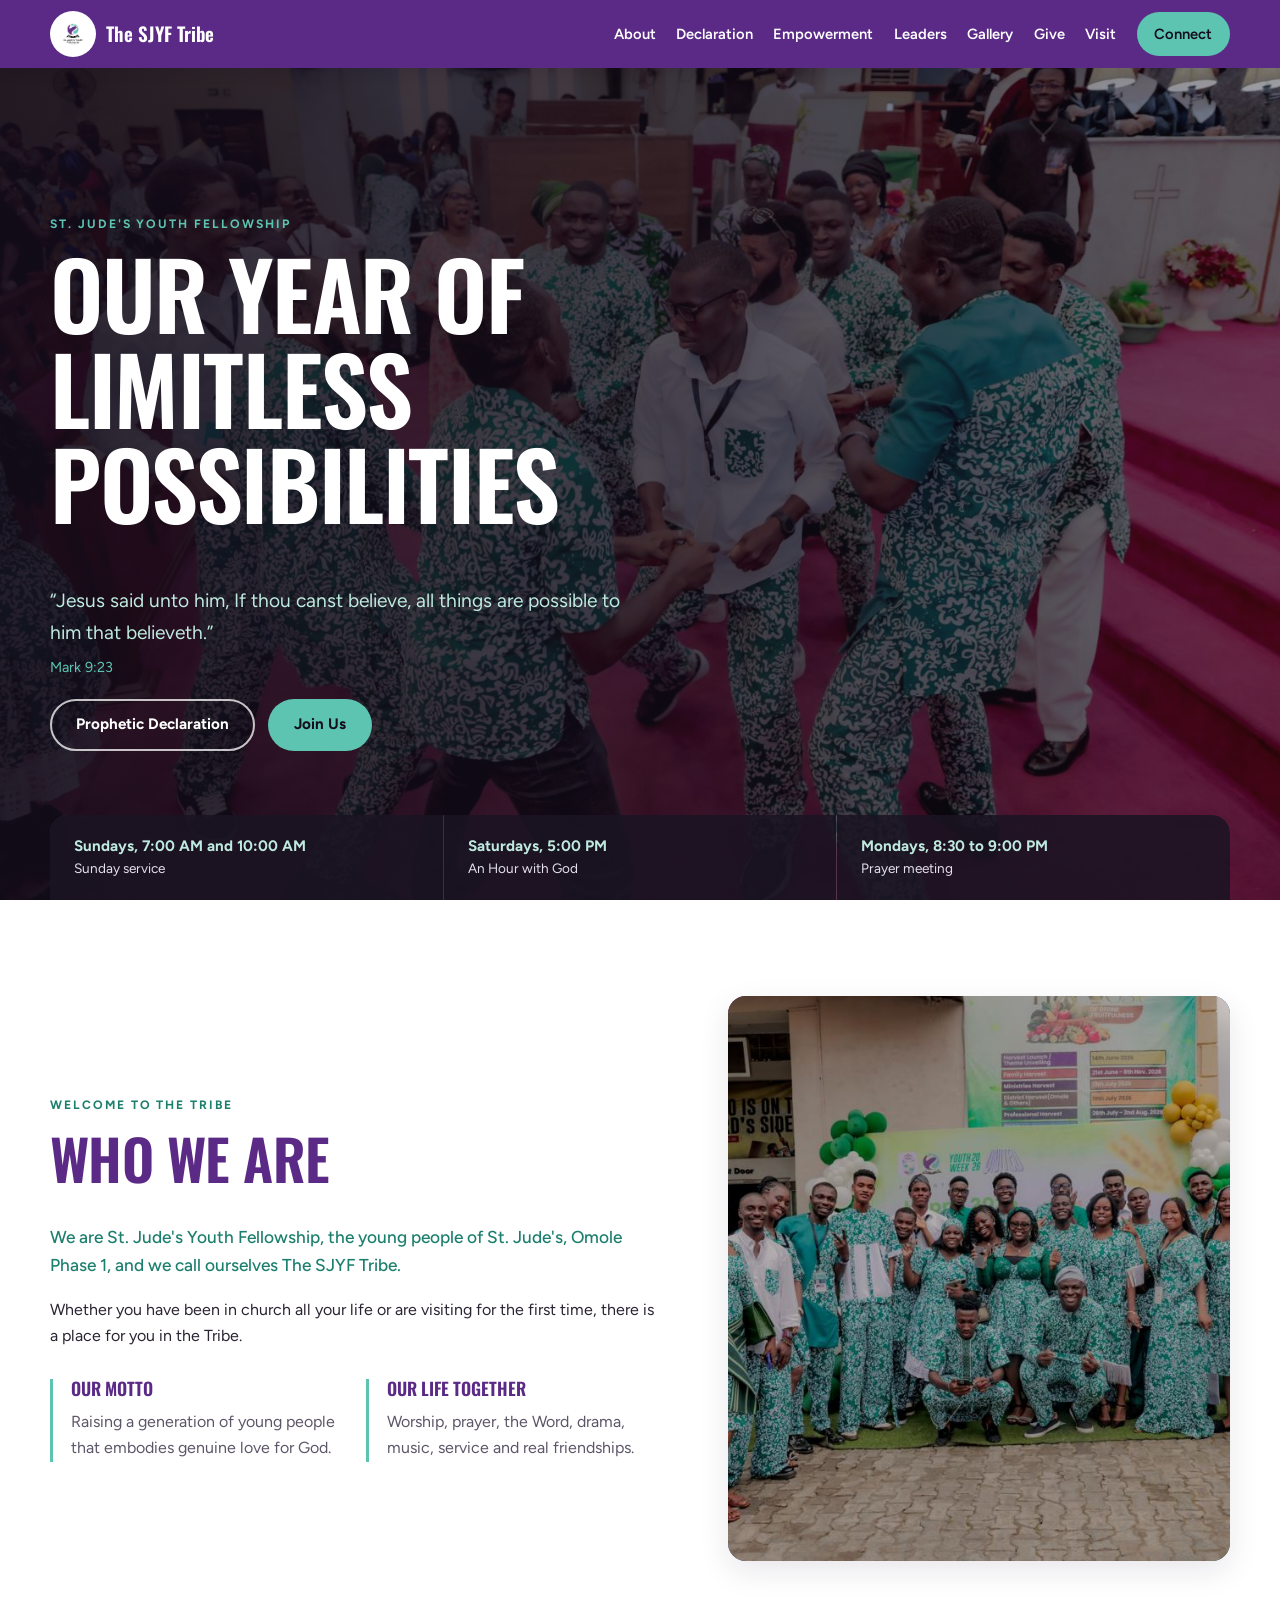
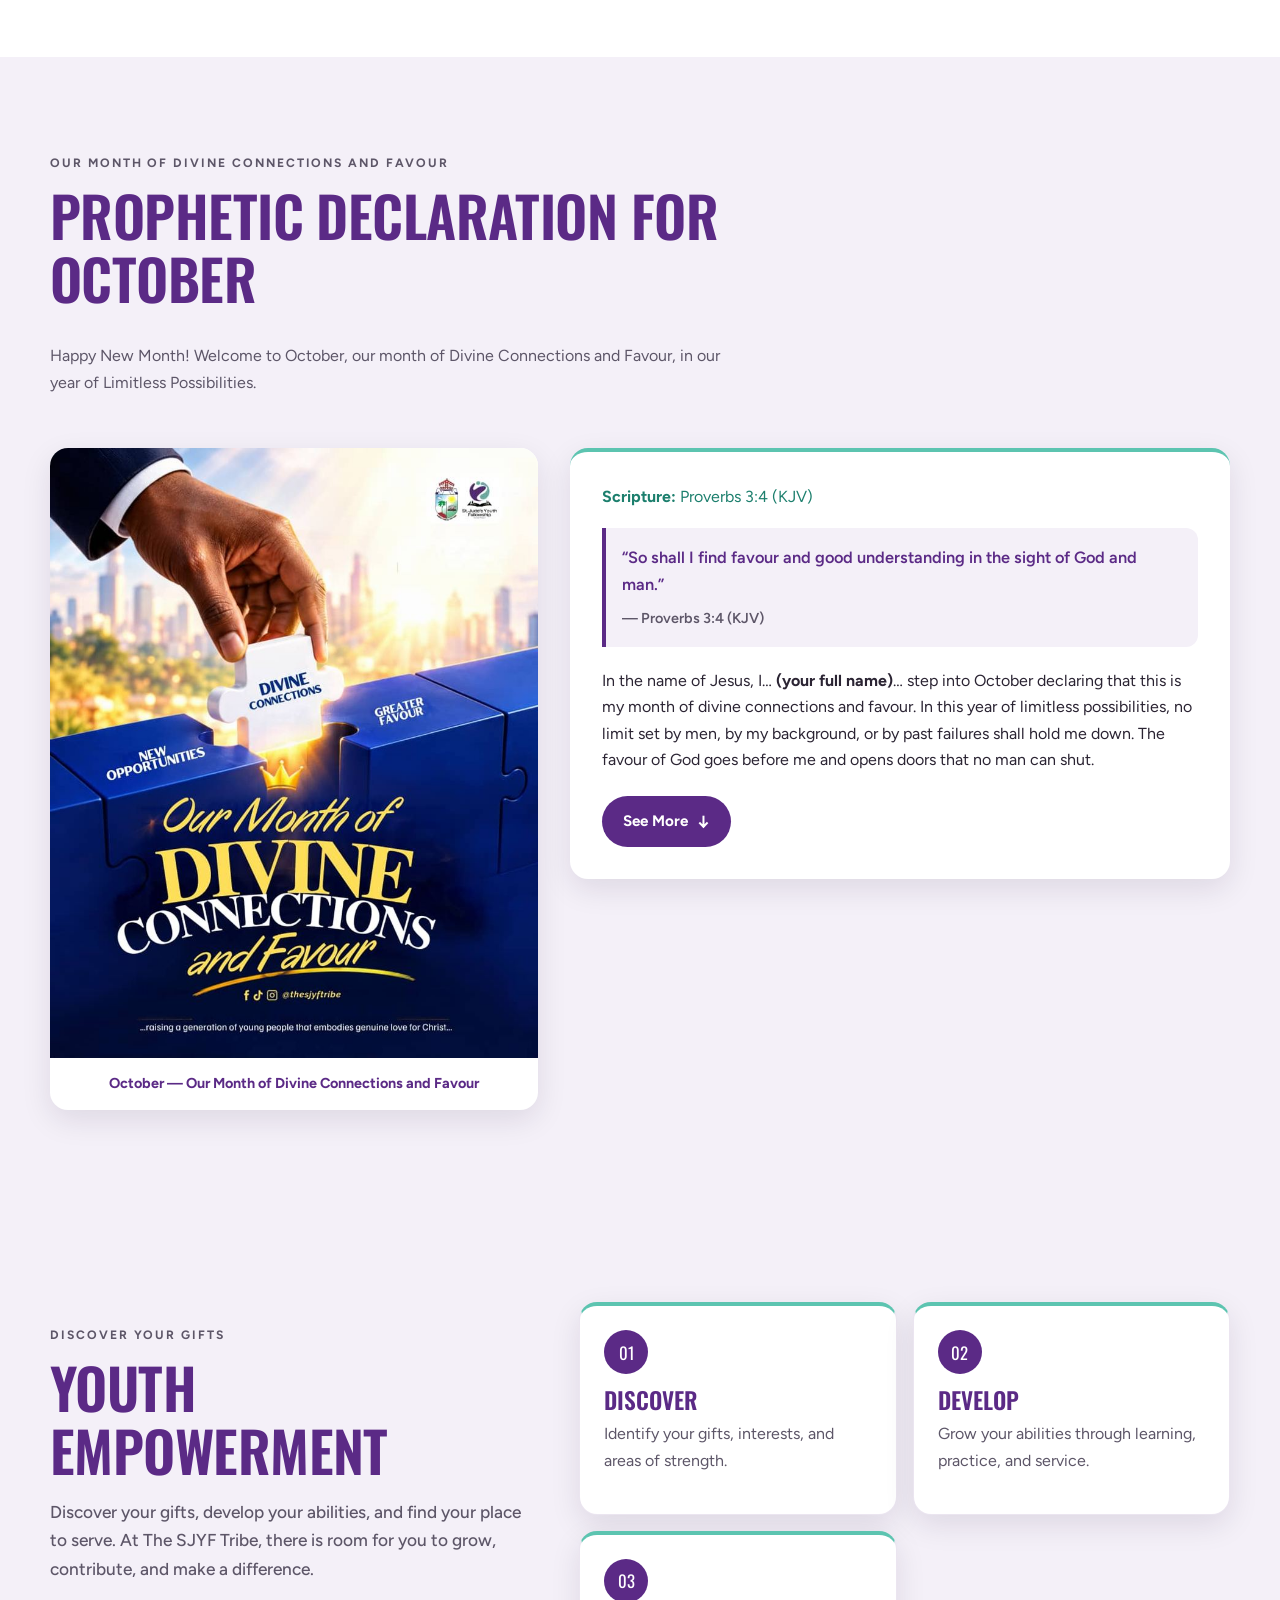
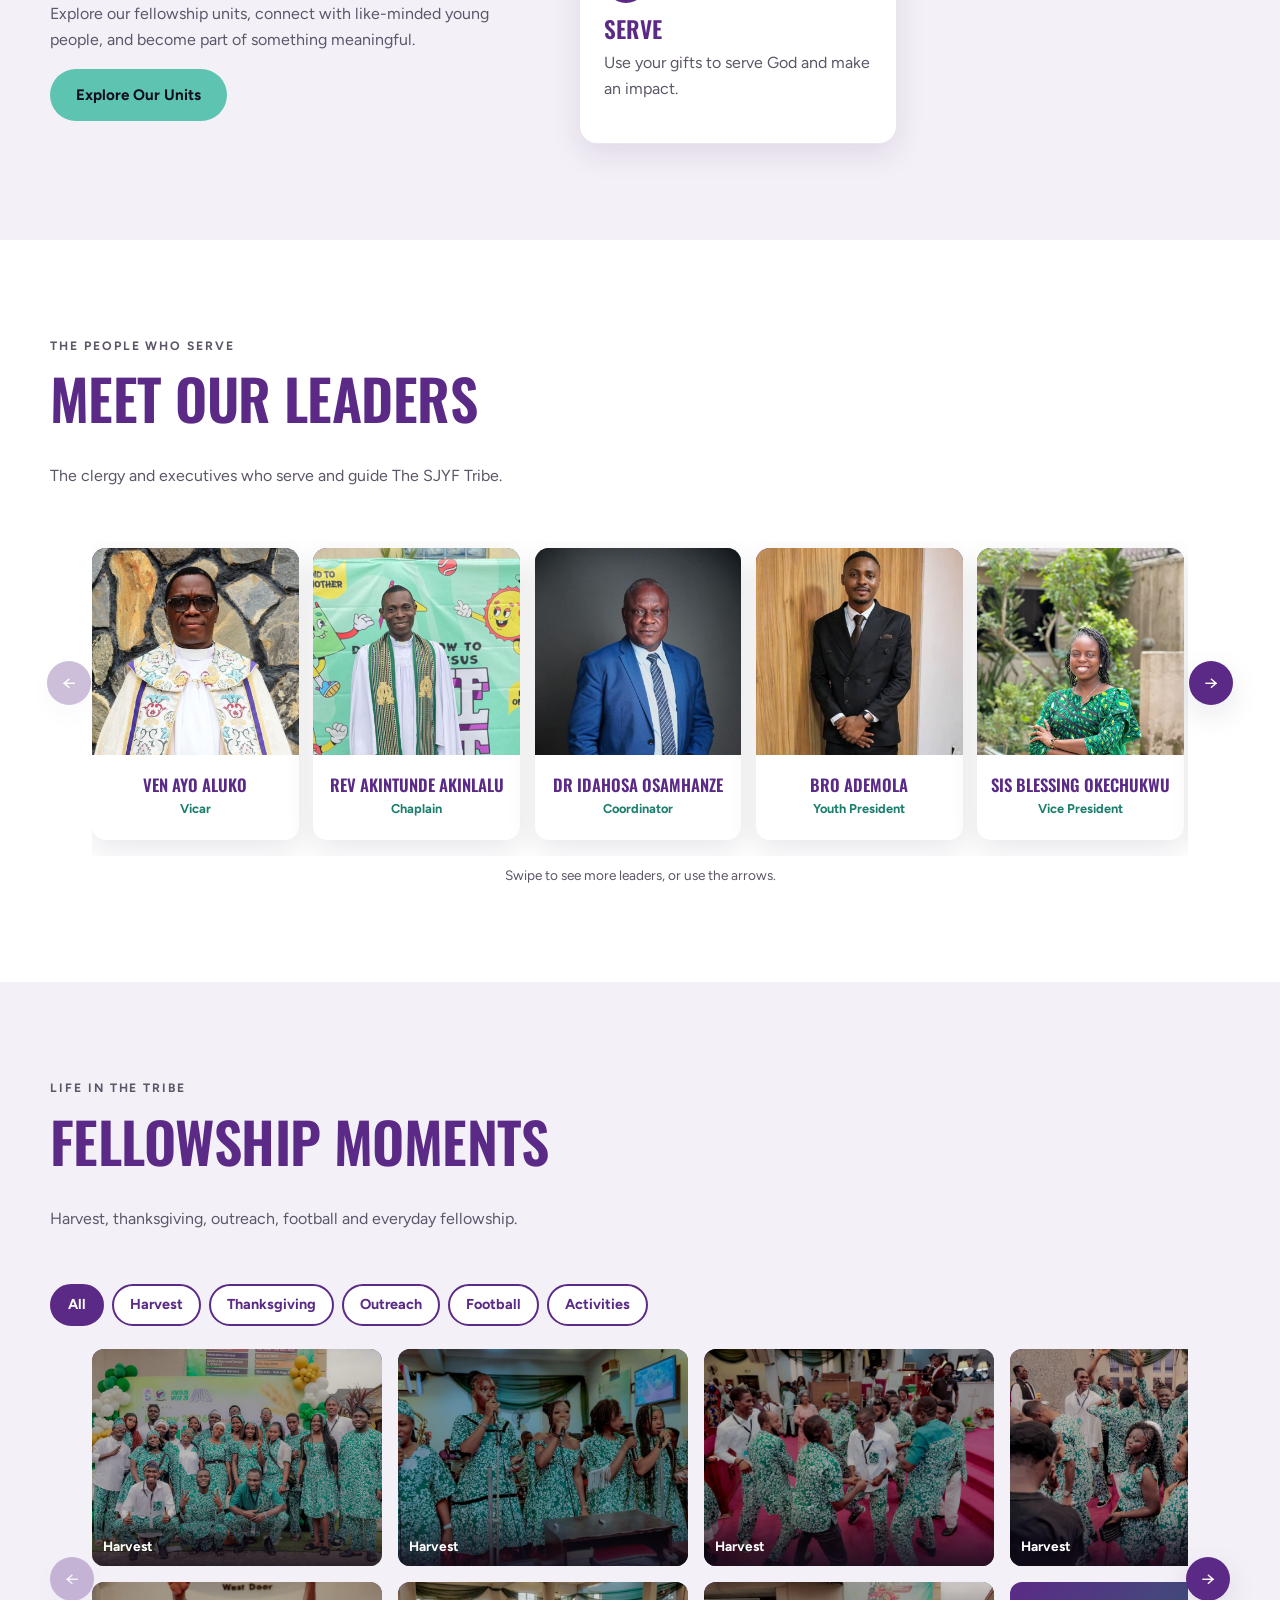
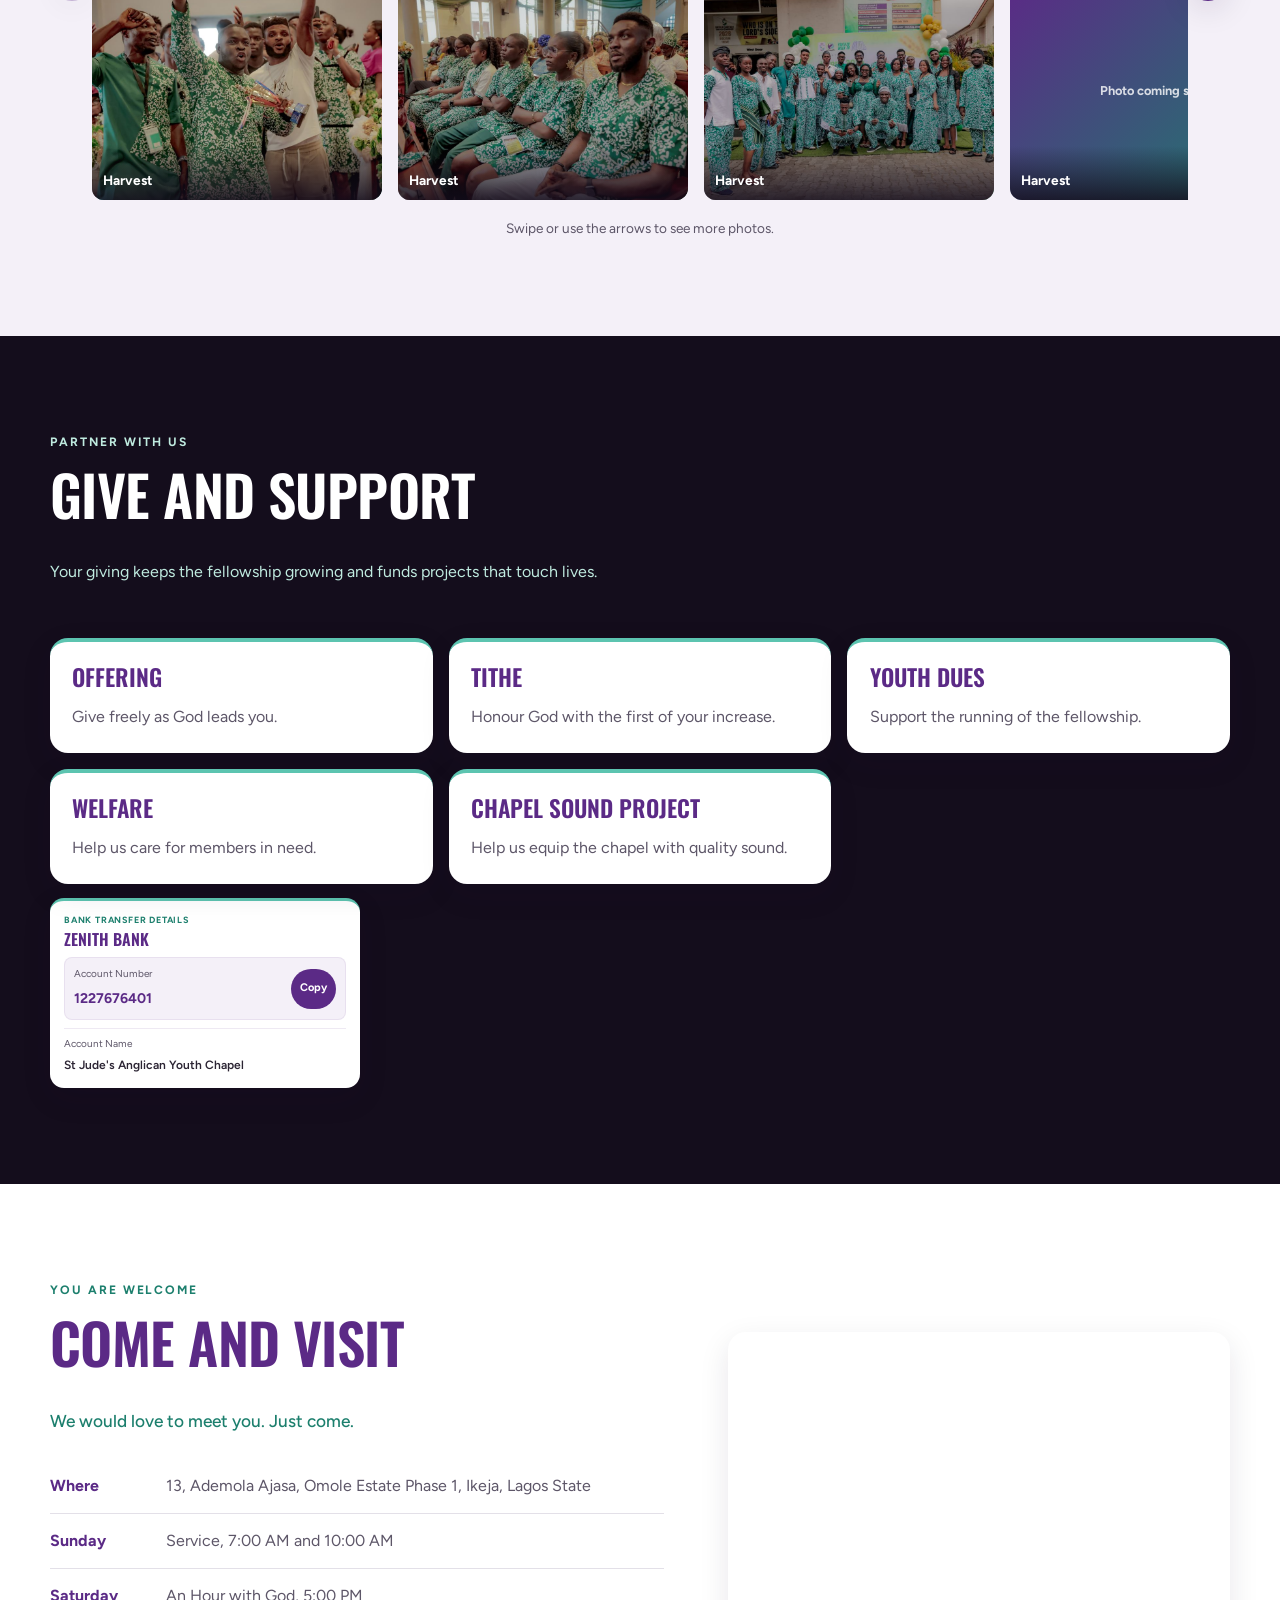
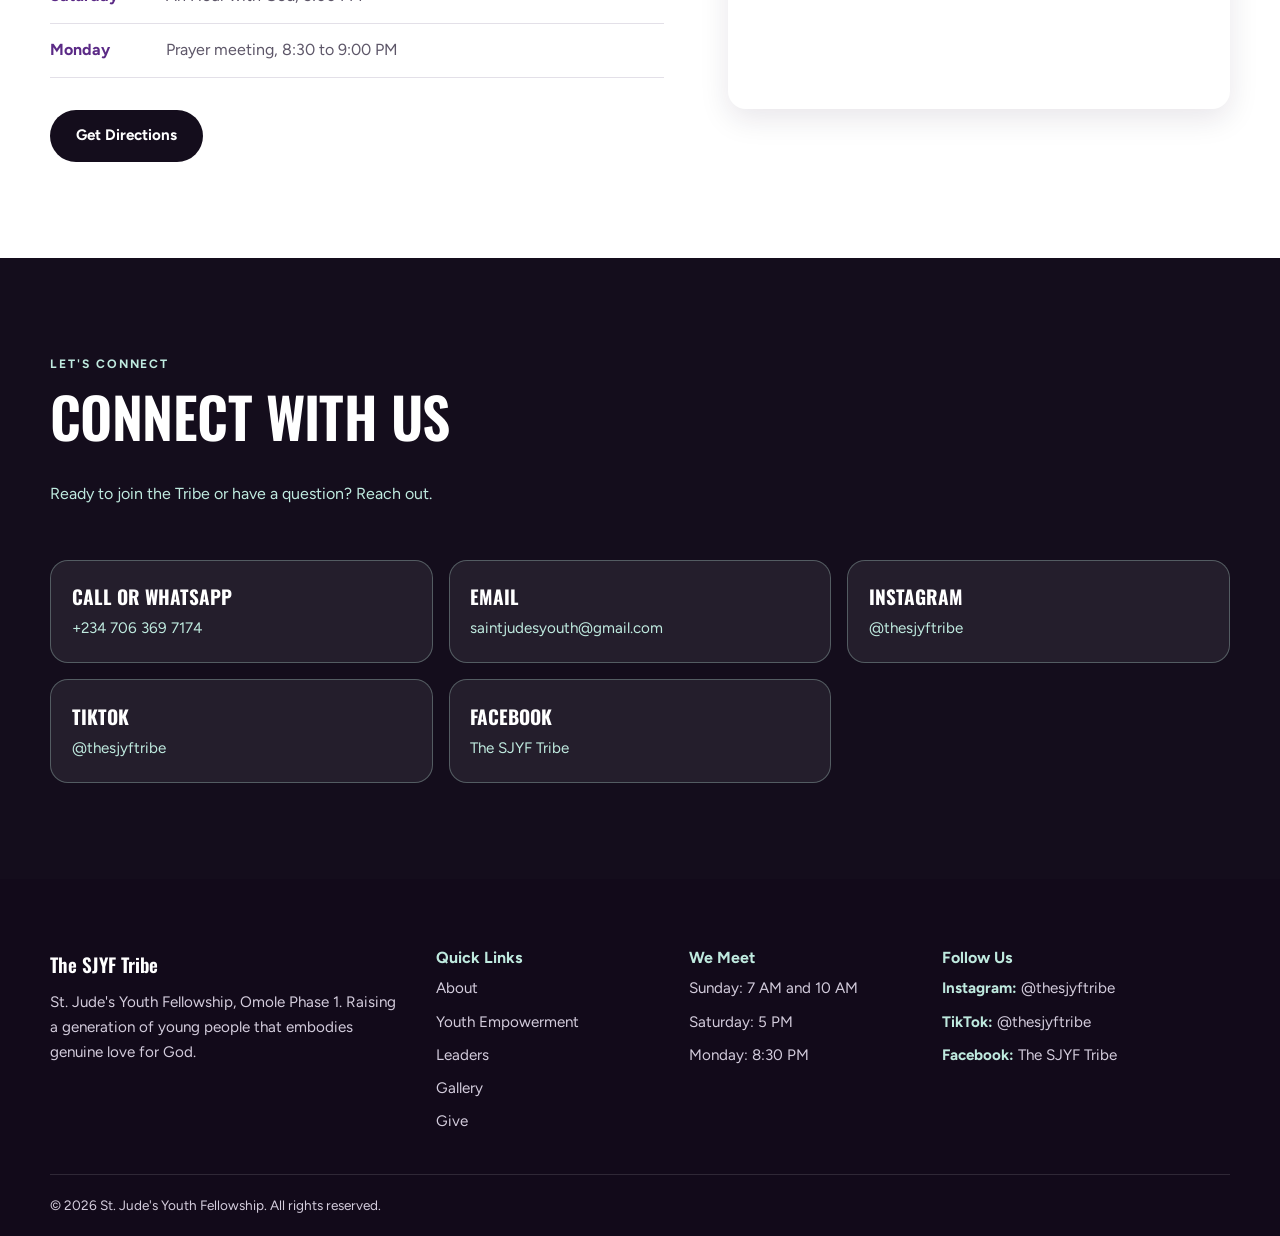
==== commit bdf0dac8: "added the whatsapp links where necessary and the pictures" ====
--- a/index.html
+++ b/index.html
@@ -52,7 +52,7 @@
           <li><a href="#gallery">Gallery</a></li>
           <li><a href="#give">Give</a></li>
           <li><a href="#visit">Visit</a></li>
-          <li><a href="#contact" class="btn btn-green btn-small">Join Us</a></li>
+          <li><a href="#contact" class="btn btn-green btn-small">Connect</a></li>
         </ul>
       </nav>
 
@@ -76,8 +76,8 @@
         </p>
 
         <div class="btn-row">
-          <a href="#declaration" class="btn btn-light">Learn More</a>
-          <a href="#contact" class="btn btn-green">Join Us</a>
+          <a href="#declaration" class="btn btn-light">Prophetic Declaration</a>
+          <a href="https://wa.me/qr/OGHIVIQSSD67K1" class="btn btn-green">Join Us</a>
         </div>
       </div>
 
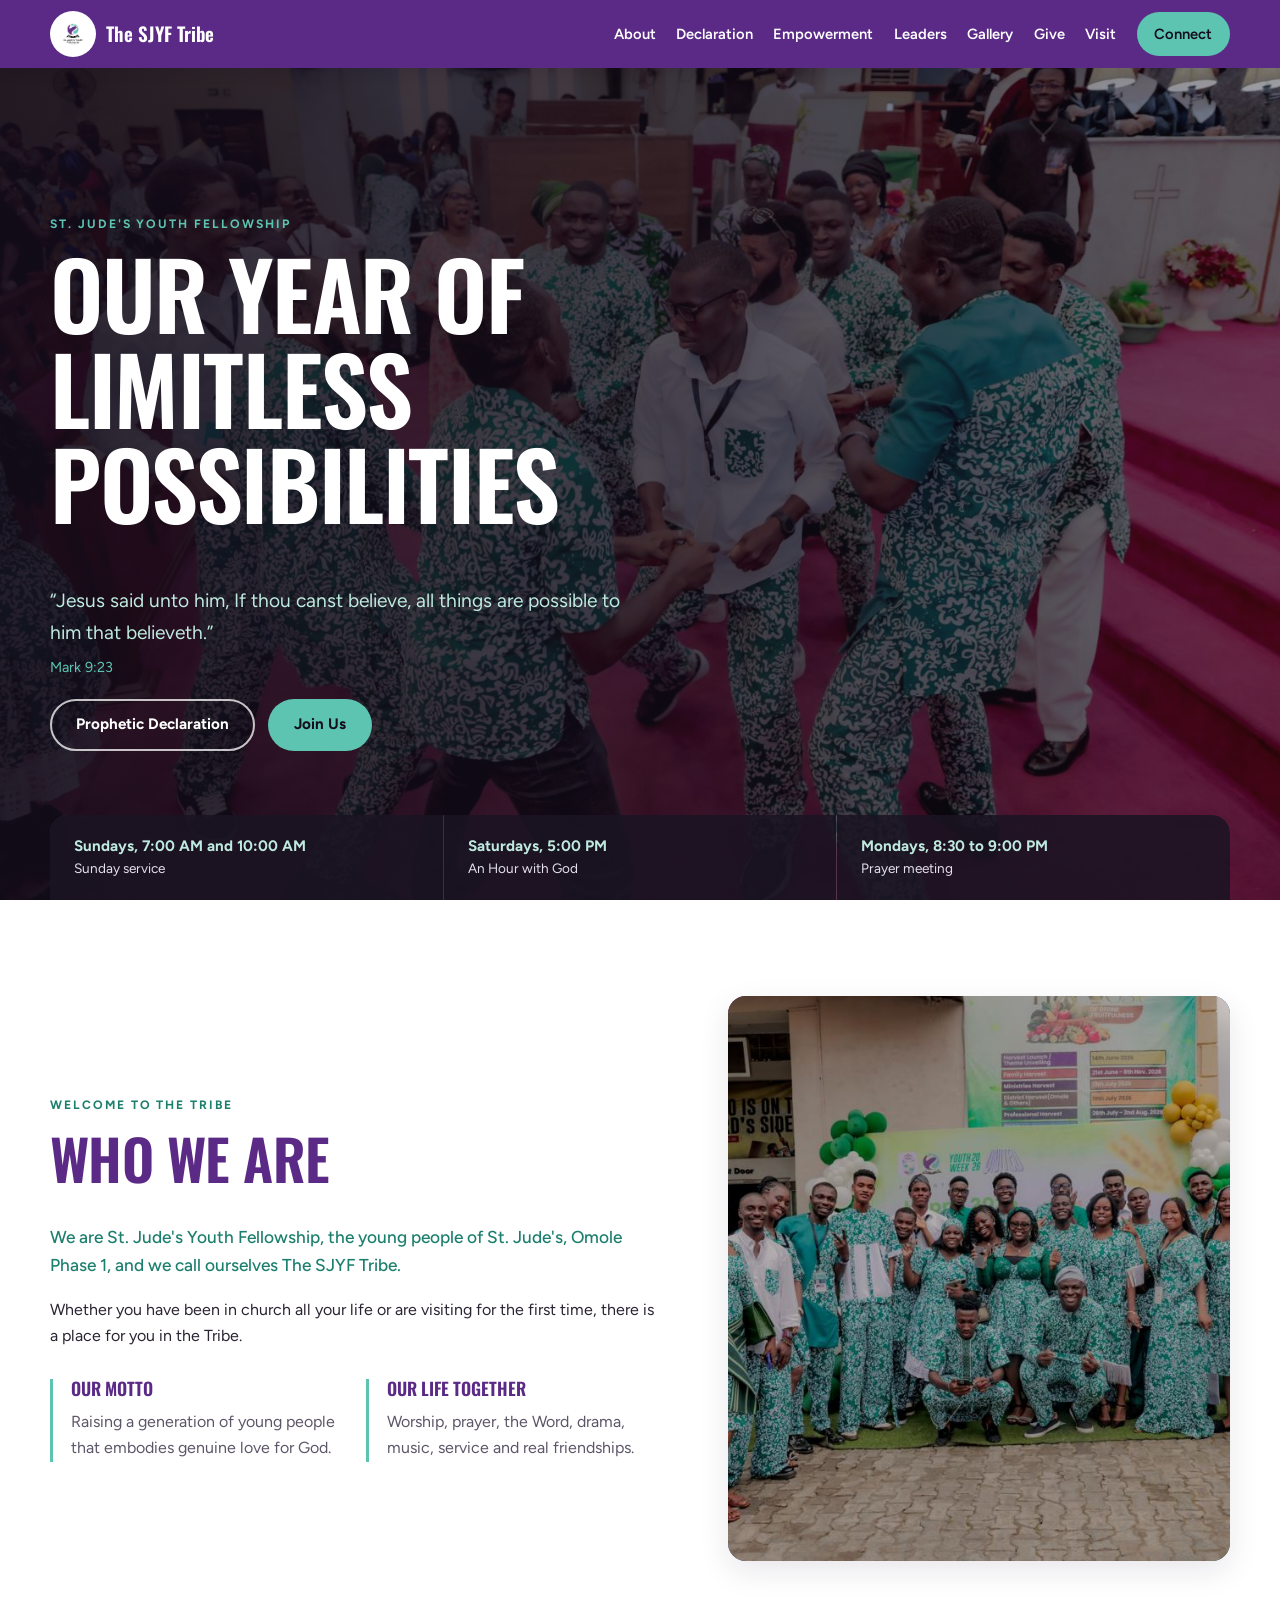
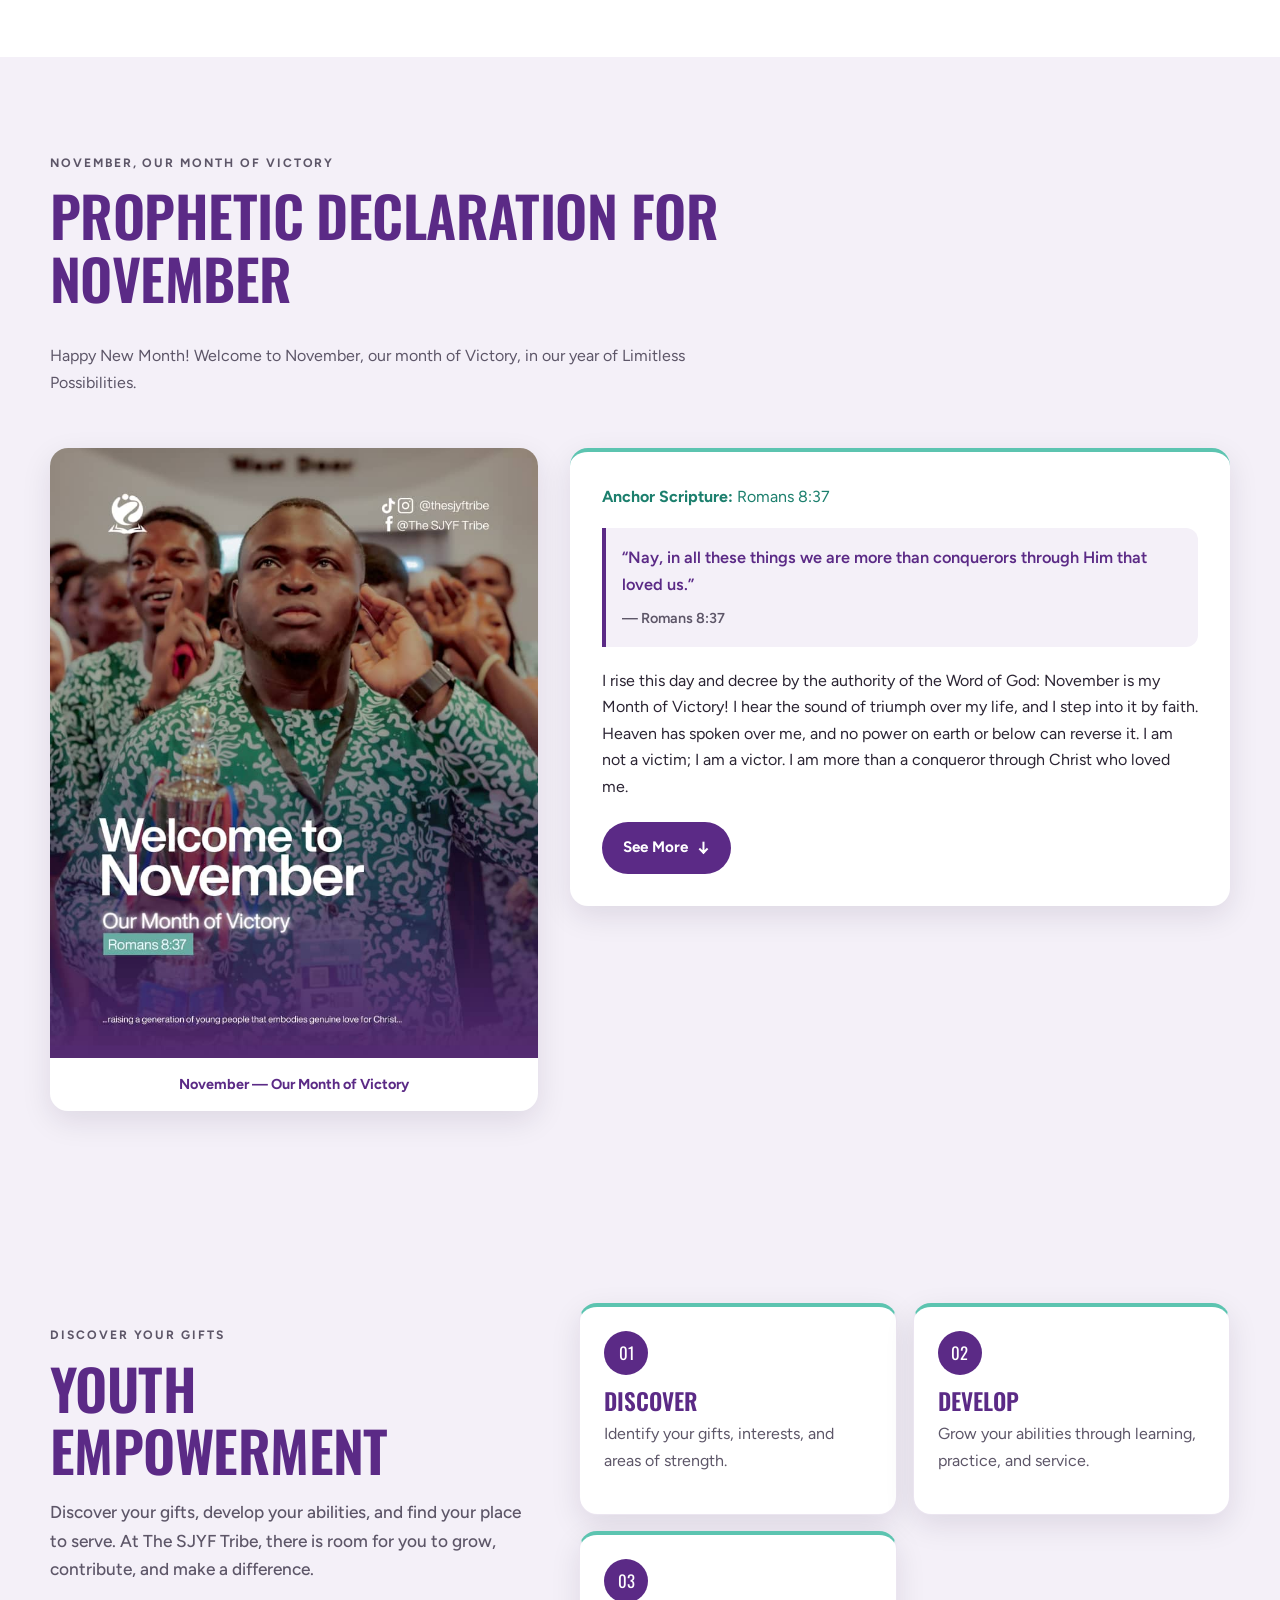
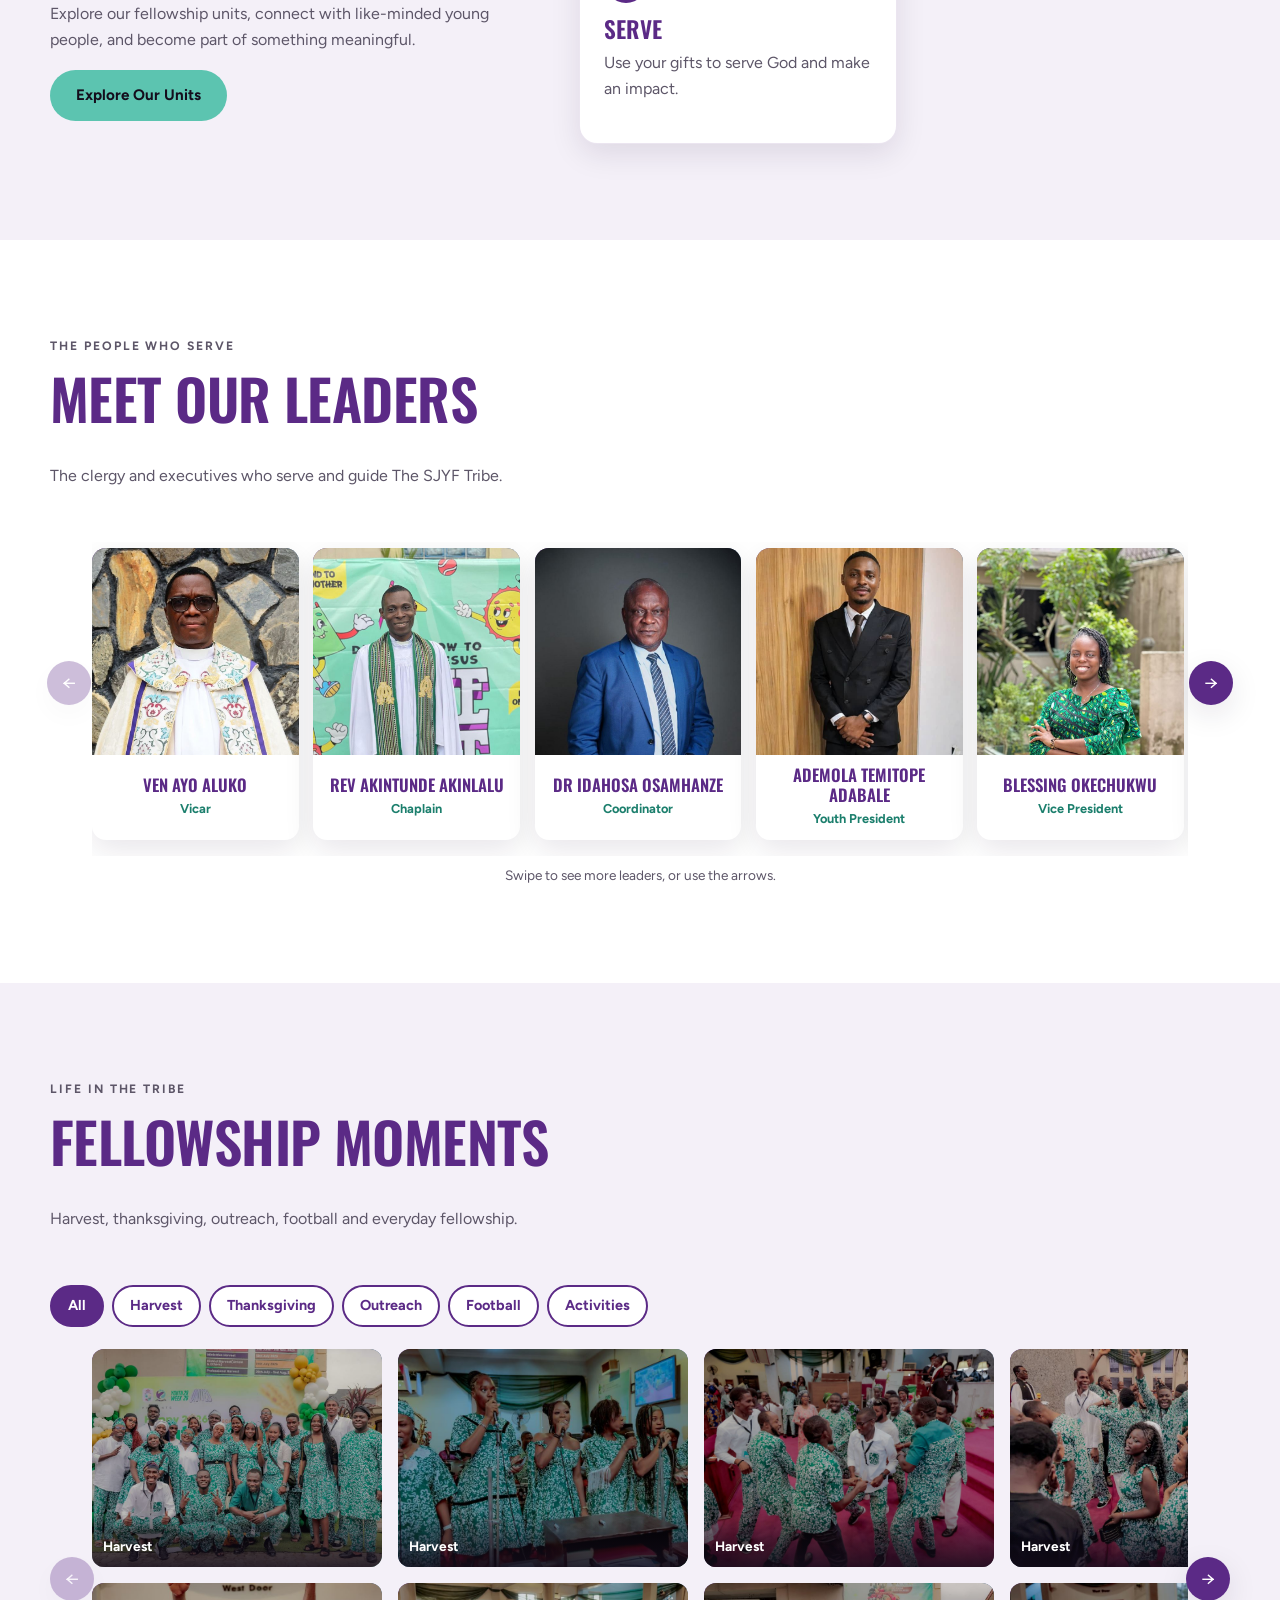
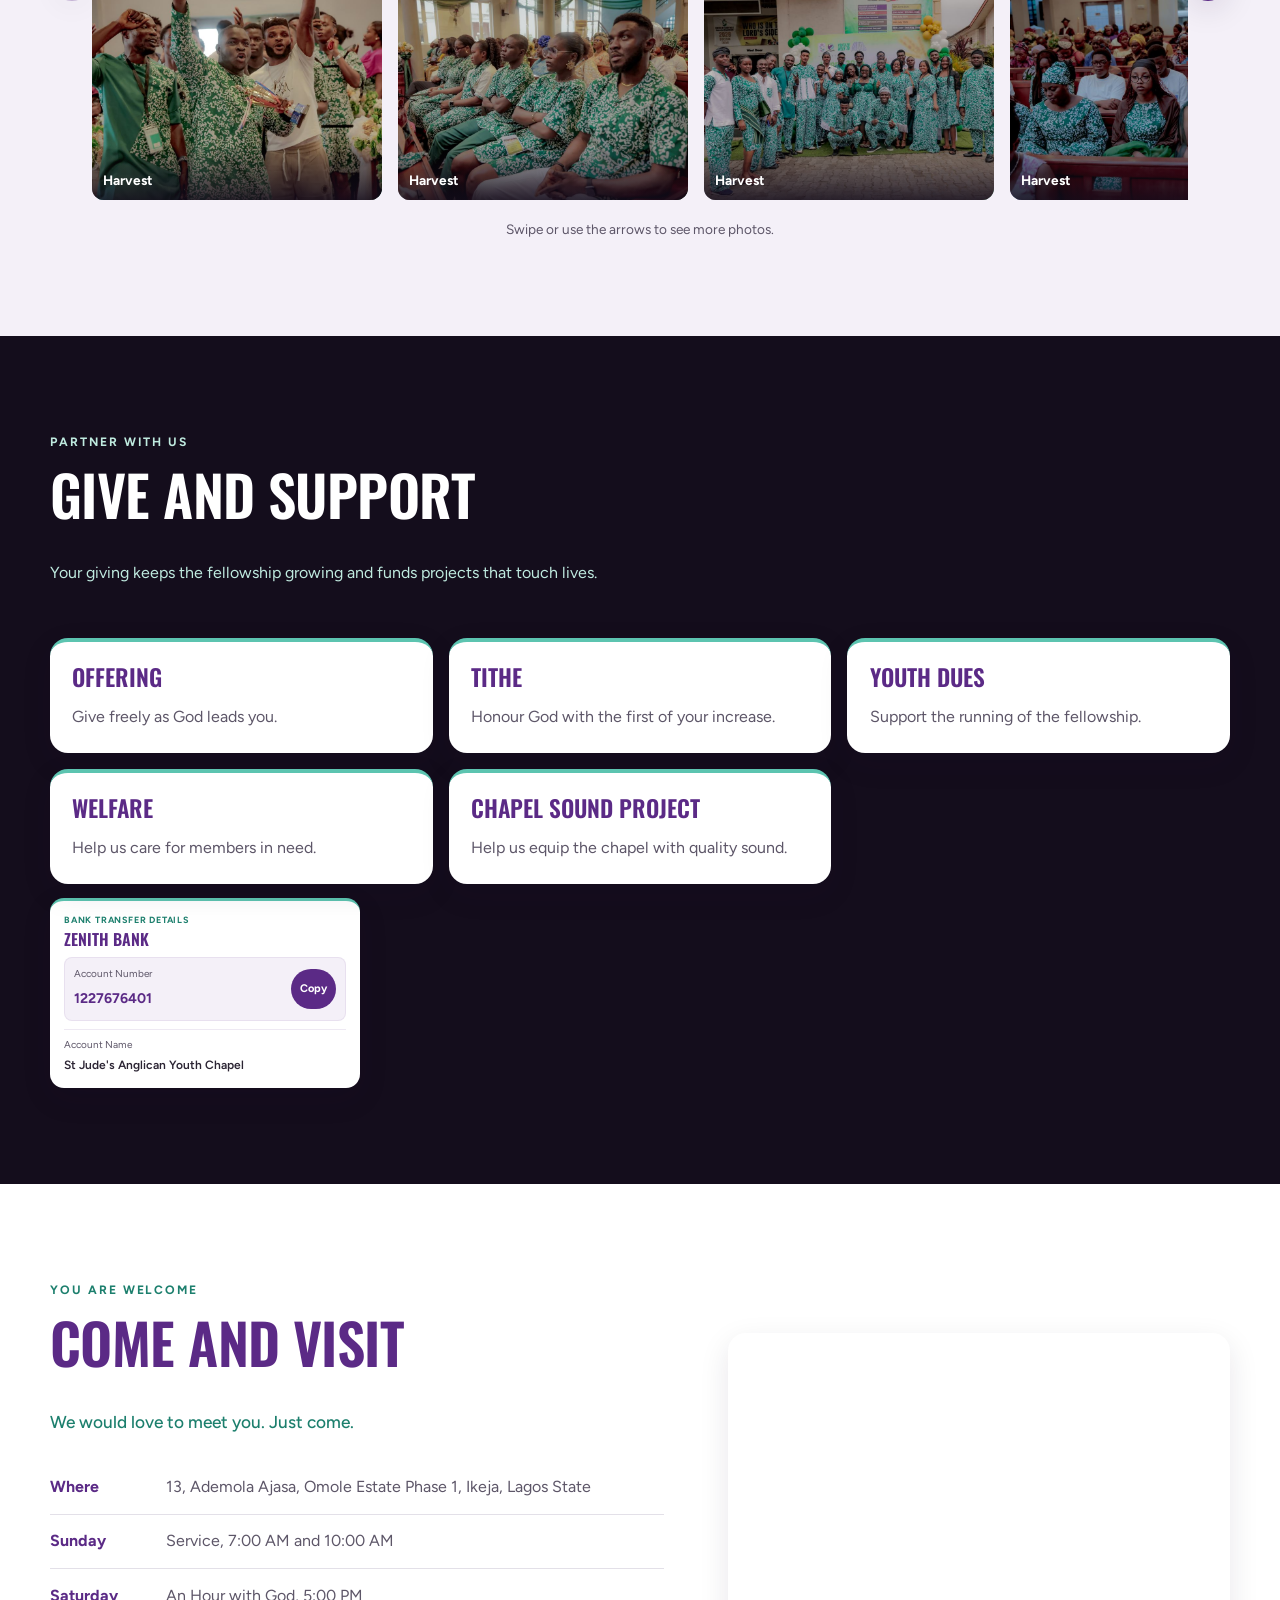
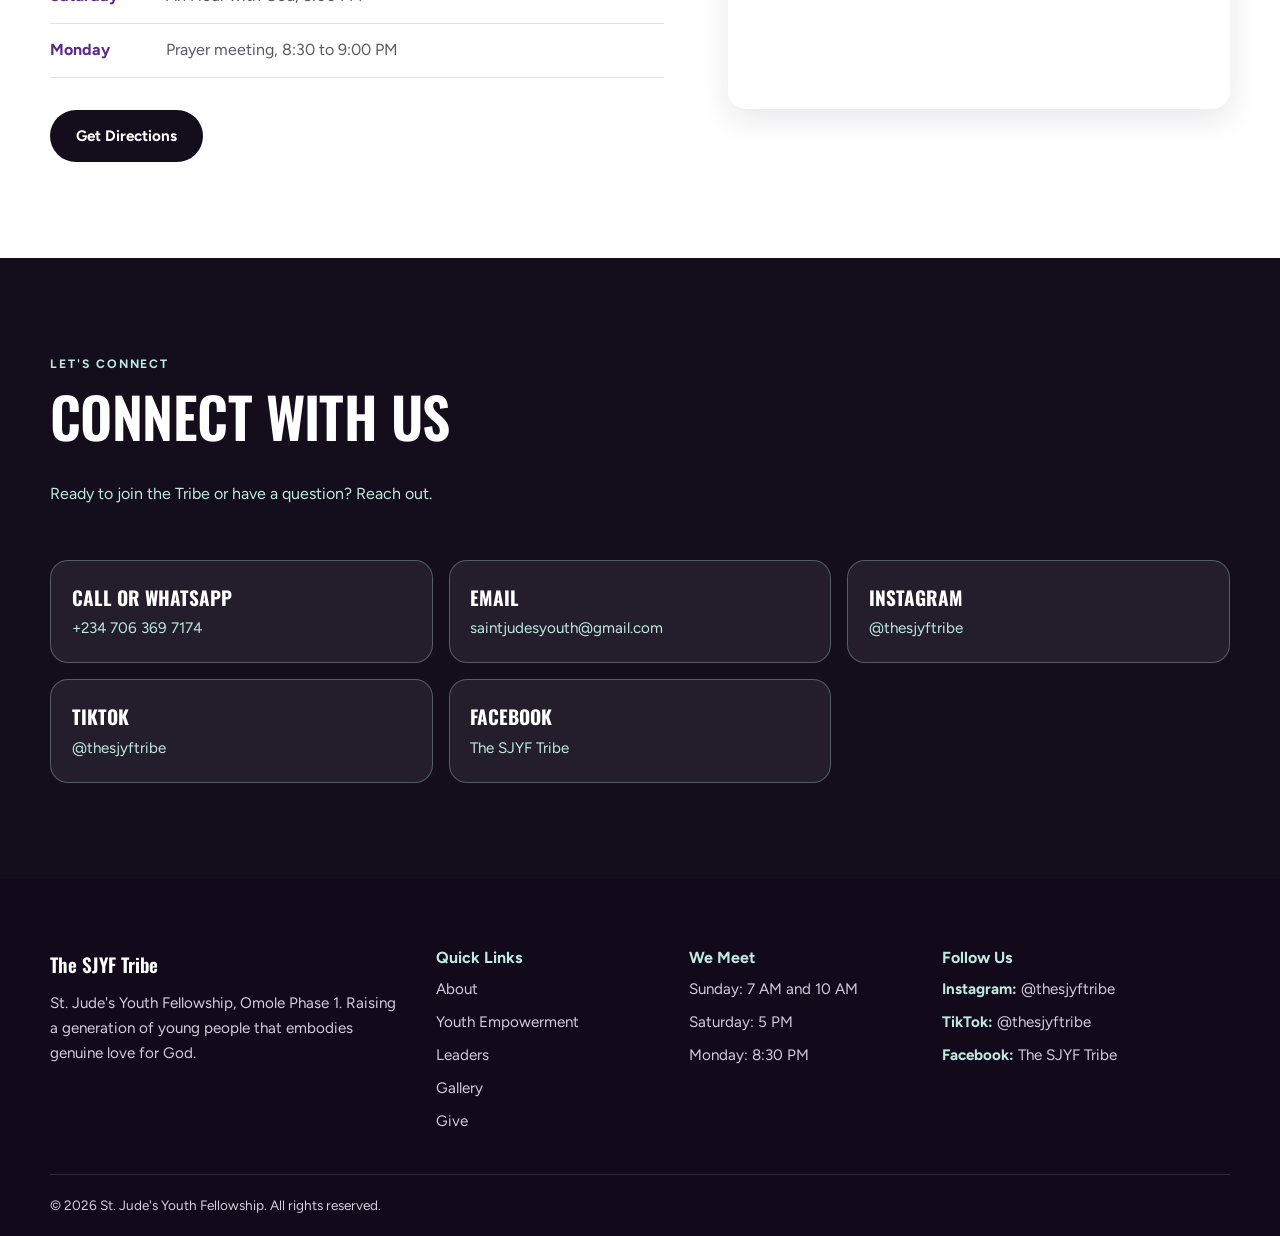
==== commit 9d3daae2: "made some corrections" ====
--- a/index.html
+++ b/index.html
@@ -135,67 +135,95 @@
       </div>
     </section>
 
-    <!-- PROPHETIC DECLARATION -->
-    <section class="section section-tint" id="declaration">
-      <div class="container">
-
-        <div class="section-head reveal">
-          <p class="eyebrow">OUR MONTH OF DIVINE CONNECTIONS AND FAVOUR</p>
-          <h2>Prophetic Declaration for October</h2>
+  <!-- PROPHETIC DECLARATION -->
+<section class="section section-tint" id="declaration">
+  <div class="container">
+
+    <div class="section-head reveal">
+      <p class="eyebrow">NOVEMBER, OUR MONTH OF VICTORY</p>
+      <h2>Prophetic Declaration for November</h2>
+      <p>
+        Happy New Month! Welcome to November, our month of Victory,
+        in our year of Limitless Possibilities.
+      </p>
+    </div>
+
+    <div class="prophetic-layout">
+
+      <!-- November image -->
+      <figure class="prophetic-image reveal">
+        <img
+          src="images/prophetic declaration2.jpg"
+          alt="November Prophetic Declaration"
+          loading="lazy"
+          decoding="async"
+        >
+        <figcaption>
+          November — Our Month of Victory
+        </figcaption>
+      </figure>
+
+      <!-- Declaration text -->
+      <article class="prophetic-content reveal">
+
+        <p class="prophetic-scripture">
+          <strong>Anchor Scripture:</strong> Romans 8:37
+        </p>
+
+        <blockquote class="prophetic-verse">
+          “Nay, in all these things we are more than conquerors through Him that loved us.”
+          <cite>— Romans 8:37</cite>
+        </blockquote>
+
+        <!-- Always visible -->
+        <div class="prophetic-intro">
           <p>
-            Happy New Month! Welcome to October, our month of Divine Connections and Favour, in our year of Limitless Possibilities.
-          </p>
-        </div>
-
-        <div class="prophetic-layout">
-
-          <figure class="prophetic-image reveal">
-            <img src="images/october-prophetic-declaration.jpeg" alt="October Prophetic Declaration" loading="lazy" decoding="async">
-            <figcaption>October — Our Month of Divine Connections and Favour</figcaption>
-          </figure>
-
-          <article class="prophetic-content reveal">
-            <p class="prophetic-scripture">
-              <strong>Scripture:</strong> Proverbs 3:4 (KJV)
-            </p>
-
-            <blockquote class="prophetic-verse">
-              “So shall I find favour and good understanding in the sight of God and man.”
-              <cite>— Proverbs 3:4 (KJV)</cite>
-            </blockquote>
-
-            <div class="prophetic-intro">
-              <p>
-                In the name of Jesus, I… <strong>(your full name)</strong>… step into October declaring that this is my month of divine connections and favour. In this year of limitless possibilities, no limit set by men, by my background, or by past failures shall hold me down. The favour of God goes before me and opens doors that no man can shut.
-              </p>
-            </div>
-
-            <div class="prophetic-extra" id="prophetic-extra" hidden>
-              <p>
-                I decree and declare that I find favour and good understanding in the sight of God and man. Heaven smiles on me, and people are moved to help me. My name comes up for good in rooms I have not yet entered. Helpers of destiny locate me. I am connected to the right mentors, opportunities, and friendships, and the right places. The Holy Spirit cuts me off from every wrong association.
-              </p>
-
-              <p>
-                I receive wisdom beyond my years. In my studies, career, business, and ministry, I excel. Examinations, interviews, applications, and proposals turn in my favour. Where others are rejected, I am accepted, and where others struggle, I find grace.
-              </p>
-
-              <p>
-                This October, my gifts make room for me and bring me before great men. I will not be hidden or forgotten. Like Joseph, Daniel and Esther, I rise to places of influence and use them for God's glory. My spiritual fire burns brighter as I grow in the Word, in prayer and in love for God's house.
-              </p>
-
-              <p class="prophetic-closing">
-                October is my month. I am favoured, connected, free and limitless. It is settled in heaven and established on earth, in the mighty name of Jesus I decree and declare. Amen!
-              </p>
-            </div>
-
-            <button class="prophetic-toggle" id="prophetic-toggle" type="button" aria-expanded="false" aria-controls="prophetic-extra">
-              See More <span aria-hidden="true">↓</span>
-            </button>
-          </article>
-
-        </div>
-      </div>
-    </section>
+            I rise this day and decree by the authority of the Word of God: November is my Month of Victory! I hear the sound of triumph over my life, and I step into it by faith. Heaven has spoken over me, and no power on earth or below can reverse it. I am not a victim; I am a victor. I am more than a conqueror through Christ who loved me.
+          </p>
+        </div>
+
+        <!-- Hidden until See More is clicked -->
+        <div class="prophetic-extra" id="prophetic-extra" hidden>
+
+          <p>
+            I prophesy to every mountain standing before me: be removed and cast into the sea! Every chain of limitation breaks now. Every voice of delay, stagnation and defeat is silenced by the blood of Jesus. What held me down in past months will not follow me into this month. My season of struggle is over; my season of supernatural breakthrough has begun.
+          </p>
+
+          <p>
+            I decree that the hand of the Lord is upon me for good. Doors that no man can shut are opening before me. Divine helpers are rising for my sake. Favour is going ahead of me into every classroom, office, interview, business, and relationship. Where I was overlooked, I will be remembered. Where I was rejected, I will be celebrated.
+          </p>
+
+          <p>
+            I speak to my mind: be sound. I speak to my body: be strong. I speak to my spirit: burn with the fire of God. I will not fear, I will not falter, and I will not fail. The anointing that breaks every yoke rests upon me, and the grace for exploits flows through me.
+          </p>
+
+          <p>
+            I prophesy that my testimonies this month will be loud, many, and undeniable. Joy will be my portion, increase will be my experience, and all who know me will see the glory of God upon my life.
+          </p>
+
+          <p class="prophetic-closing">
+            From the first day to the thirtieth day of November, I win, I rise, I shine, and I reign. Thus says the Lord concerning me, and so shall it be.
+            <br>
+            In the mighty name of Jesus Christ. Amen!
+          </p>
+
+        </div>
+
+        <!-- See More / See Less button -->
+        <button
+          class="prophetic-toggle"
+          id="prophetic-toggle"
+          type="button"
+          aria-expanded="false"
+          aria-controls="prophetic-extra"
+        >
+          See More <span aria-hidden="true">↓</span>
+        </button>
+
+      </article>
+    </div>
+  </div>
+</section>
 
     <!-- YOUTH EMPOWERMENT -->
     <section class="section empowerment-section" id="empowerment">
@@ -293,7 +321,7 @@
                 <img src="images/ademola%20temitope.jpeg" alt="Bro Ademola" loading="lazy" decoding="async" onerror="this.remove()">
               </div>
               <div class="leader-info">
-                <h3>Bro Ademola</h3>
+                <h3>Ademola Temitope Adabale</h3>
                 <p>Youth President</p>
               </div>
             </article>
@@ -304,7 +332,7 @@
                 <img src="images/preciuos%20blessing.jpeg" alt="Sis Blessing Okechukwu" loading="lazy" decoding="async" onerror="this.remove()">
               </div>
               <div class="leader-info">
-                <h3>Sis Blessing Okechukwu</h3>
+                <h3>Blessing Okechukwu</h3>
                 <p>Vice President</p>
               </div>
             </article>
@@ -315,7 +343,7 @@
                 <img src="images/dabiri.jpeg" alt="Bro Dabiri Ayomide" loading="lazy" decoding="async" onerror="this.remove()">
               </div>
               <div class="leader-info">
-                <h3>Bro Dabiri Ayomide</h3>
+                <h3>Dabiri Ayomide</h3>
                 <p>General Secretary</p>
               </div>
             </article>
@@ -326,7 +354,7 @@
                 <img src="images/precious%20nkiruka.jpeg" alt="Sis Precious Abonyi" loading="lazy" decoding="async" onerror="this.remove()">
               </div>
               <div class="leader-info">
-                <h3>Sis Precious Abonyi</h3>
+                <h3>Precious Abonyi</h3>
                 <p>Assistant General Secretary</p>
               </div>
             </article>
@@ -337,7 +365,7 @@
                 <img src="images/delight.jpeg" alt="Bro Osamhanze Delight" loading="lazy" decoding="async" onerror="this.remove()">
               </div>
               <div class="leader-info">
-                <h3>Bro Osamhanze Delight</h3>
+                <h3>Osamhanze Delight</h3>
                 <p>Prayer and Word Coordinator</p>
               </div>
             </article>
@@ -348,7 +376,7 @@
                 <img src="images/israel.jpeg" alt="Bro Isreal Adeyemi" loading="lazy" decoding="async" onerror="this.remove()">
               </div>
               <div class="leader-info">
-                <h3>Bro Isreal Adeyemi</h3>
+                <h3>Isreal Adeyemi</h3>
                 <p>Choir Director</p>
               </div>
             </article>
@@ -359,7 +387,7 @@
                 <img src="images/phillip%20uche.jpeg" alt="Bro Philip Uche" loading="lazy" decoding="async" onerror="this.remove()">
               </div>
               <div class="leader-info">
-                <h3>Bro Philip Uche</h3>
+                <h3>Philip Uche</h3>
                 <p>Drama Coordinator</p>
               </div>
             </article>
@@ -370,7 +398,7 @@
                 <img src="images/kelechi johnson.jpg" alt="Bro Kelechi Johnson" loading="lazy" decoding="async" onerror="this.remove()">
               </div>
               <div class="leader-info">
-                <h3>Bro Kelechi Johnson</h3>
+                <h3>Kelechi Johnson</h3>
                 <p>Assistant Drama Coordinator</p>
               </div>
             </article>
@@ -381,7 +409,7 @@
                 <img src="images/chinonyerem%20blessing.jpeg" alt="Sis Nonye Onwunaike" loading="lazy" decoding="async" onerror="this.remove()">
               </div>
               <div class="leader-info">
-                <h3>Sis Nonye Onwunaike</h3>
+                <h3>Nonye Onwunaike</h3>
                 <p>Welfare Secretary</p>
               </div>
             </article>
@@ -392,7 +420,7 @@
                 <img src="images/okolo%20ikechuckwu.jpeg" alt="Bro Okolo Ikechukwu" loading="lazy" decoding="async" onerror="this.remove()">
               </div>
               <div class="leader-info">
-                <h3>Bro Okolo Ikechukwu</h3>
+                <h3>Okolo Ikechukwu</h3>
                 <p>Organizing Secretary</p>
               </div>
             </article>
@@ -403,7 +431,7 @@
                 <img src="images/osamahanse%20wisdom.jpeg" alt="Bro Osamhanze Wisdom" loading="lazy" decoding="async" onerror="this.remove()">
               </div>
               <div class="leader-info">
-                <h3>Bro Osamhanze Wisdom</h3>
+                <h3>Osamhanze Wisdom</h3>
                 <p>Chief Usher / Protocol</p>
               </div>
             </article>
@@ -414,7 +442,7 @@
                 <img src="images/ifeoma anaka.jpeg" alt="Sis Ifeoma Anaka" loading="lazy" decoding="async" onerror="this.remove()">
               </div>
               <div class="leader-info">
-                <h3>Sis Ifeoma Anaka</h3>
+                <h3>Ifeoma Anaka</h3>
                 <p>Financial Secretary 1</p>
               </div>
             </article>
@@ -425,7 +453,7 @@
                 <img src="images/dipo-ojo.jpeg" alt="Bro Dipo Ojo Ayo" loading="lazy" decoding="async" onerror="this.remove()">
               </div>
               <div class="leader-info">
-                <h3>Bro Dipo Ojo Ayo</h3>
+                <h3>Dipo Ojo Ayo</h3>
                 <p>Financial Secretary 2</p>
               </div>
             </article>
@@ -436,7 +464,7 @@
                 <img src="images/victor alaoma.jpg" alt="Bro Victor Alaoma" loading="lazy" decoding="async" onerror="this.remove()">
               </div>
               <div class="leader-info">
-                <h3>Bro Victor Alaoma</h3>
+                <h3>Victor Alaoma</h3>
                 <p>PRO</p>
               </div>
             </article>
@@ -447,7 +475,7 @@
                 <img src="images/abonyi ugochukwu emmanuel.jpeg" alt="Bro Abonyi Ugochukwu Emmanuel" loading="lazy" decoding="async" onerror="this.remove()">
               </div>
               <div class="leader-info">
-                <h3>Bro Abonyi Ugochukwu Emmanuel</h3>
+                <h3>Abonyi Ugochukwu Emmanuel</h3>
                 <p>Evangelism Secretary</p>
               </div>
             </article>
@@ -458,7 +486,7 @@
                 <img src="images/olusegun E.jpeg" alt="Bro Olaniyi Olusegun" loading="lazy" decoding="async" onerror="this.remove()">
               </div>
               <div class="leader-info">
-                <h3>Bro Olaniyi Olusegun</h3>
+                <h3>Olaniyi Olusegun</h3>
                 <p>Committee Member</p>
               </div>
             </article>
